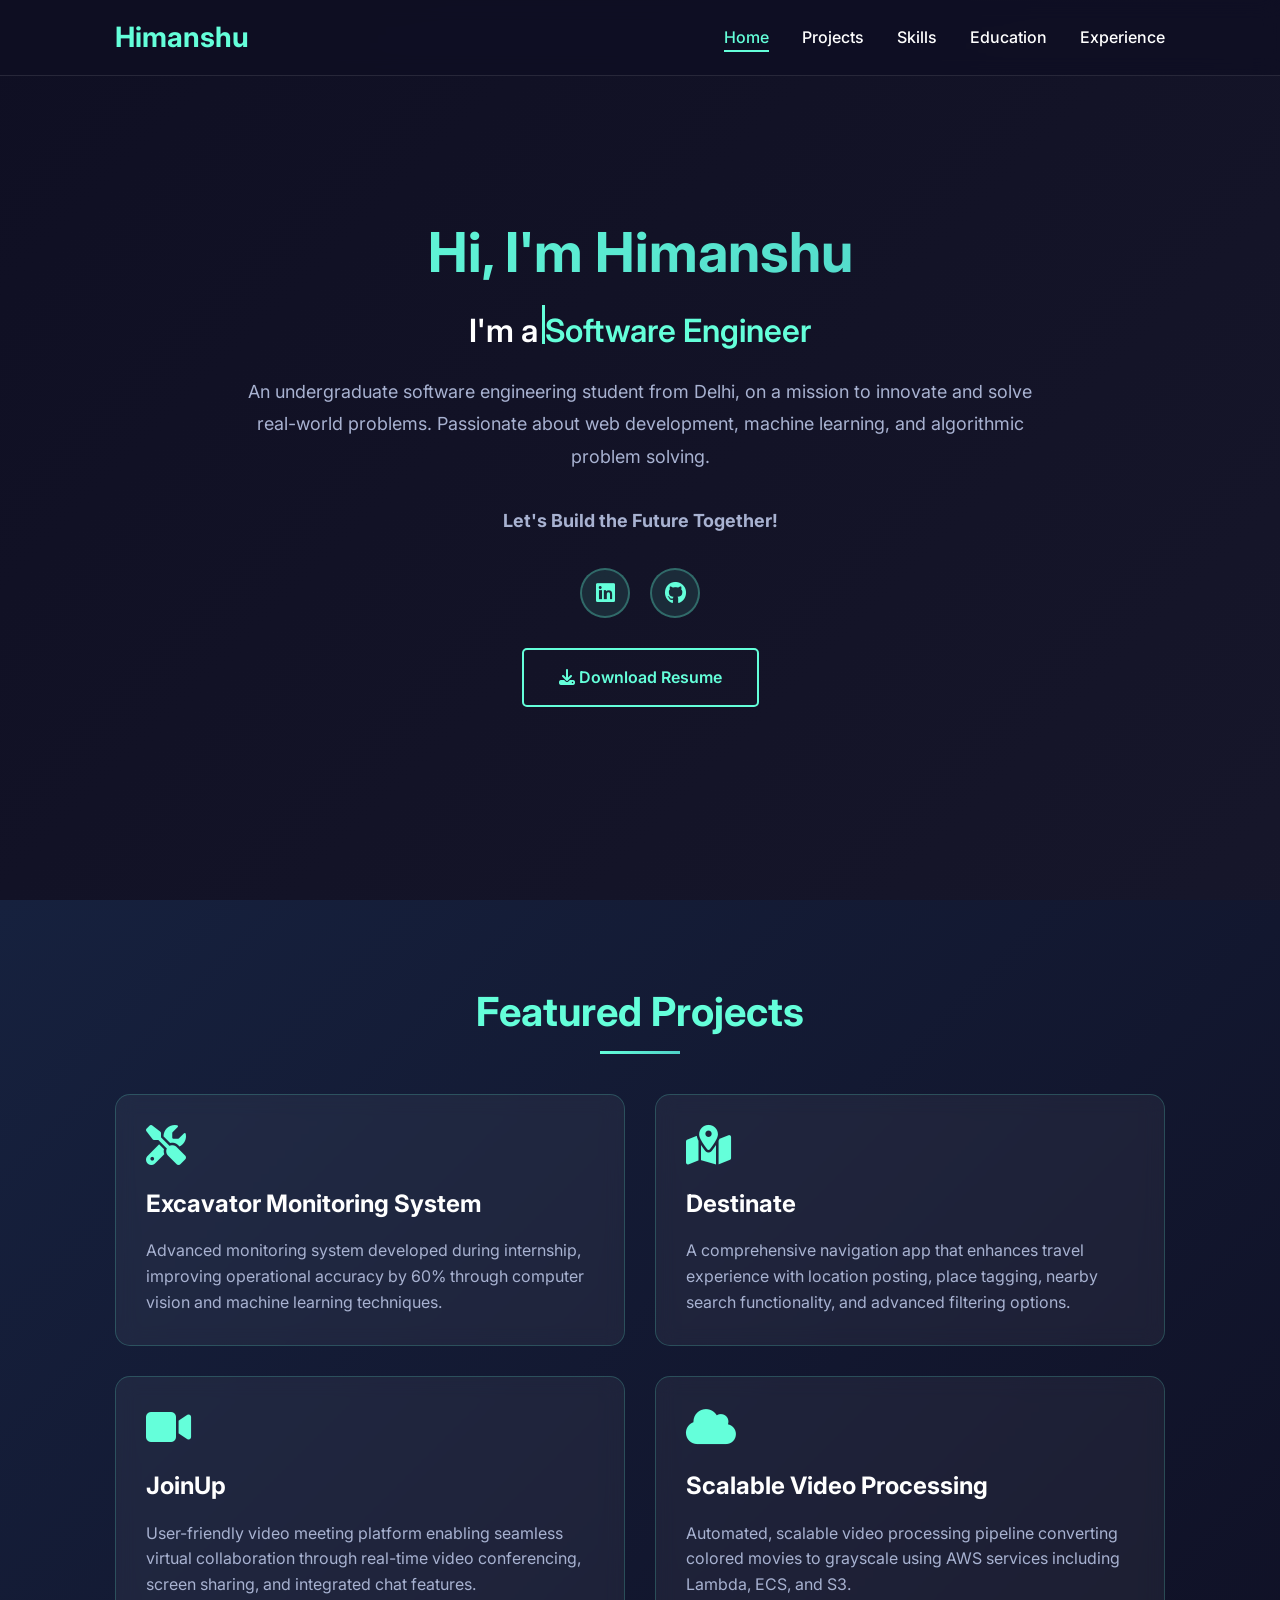
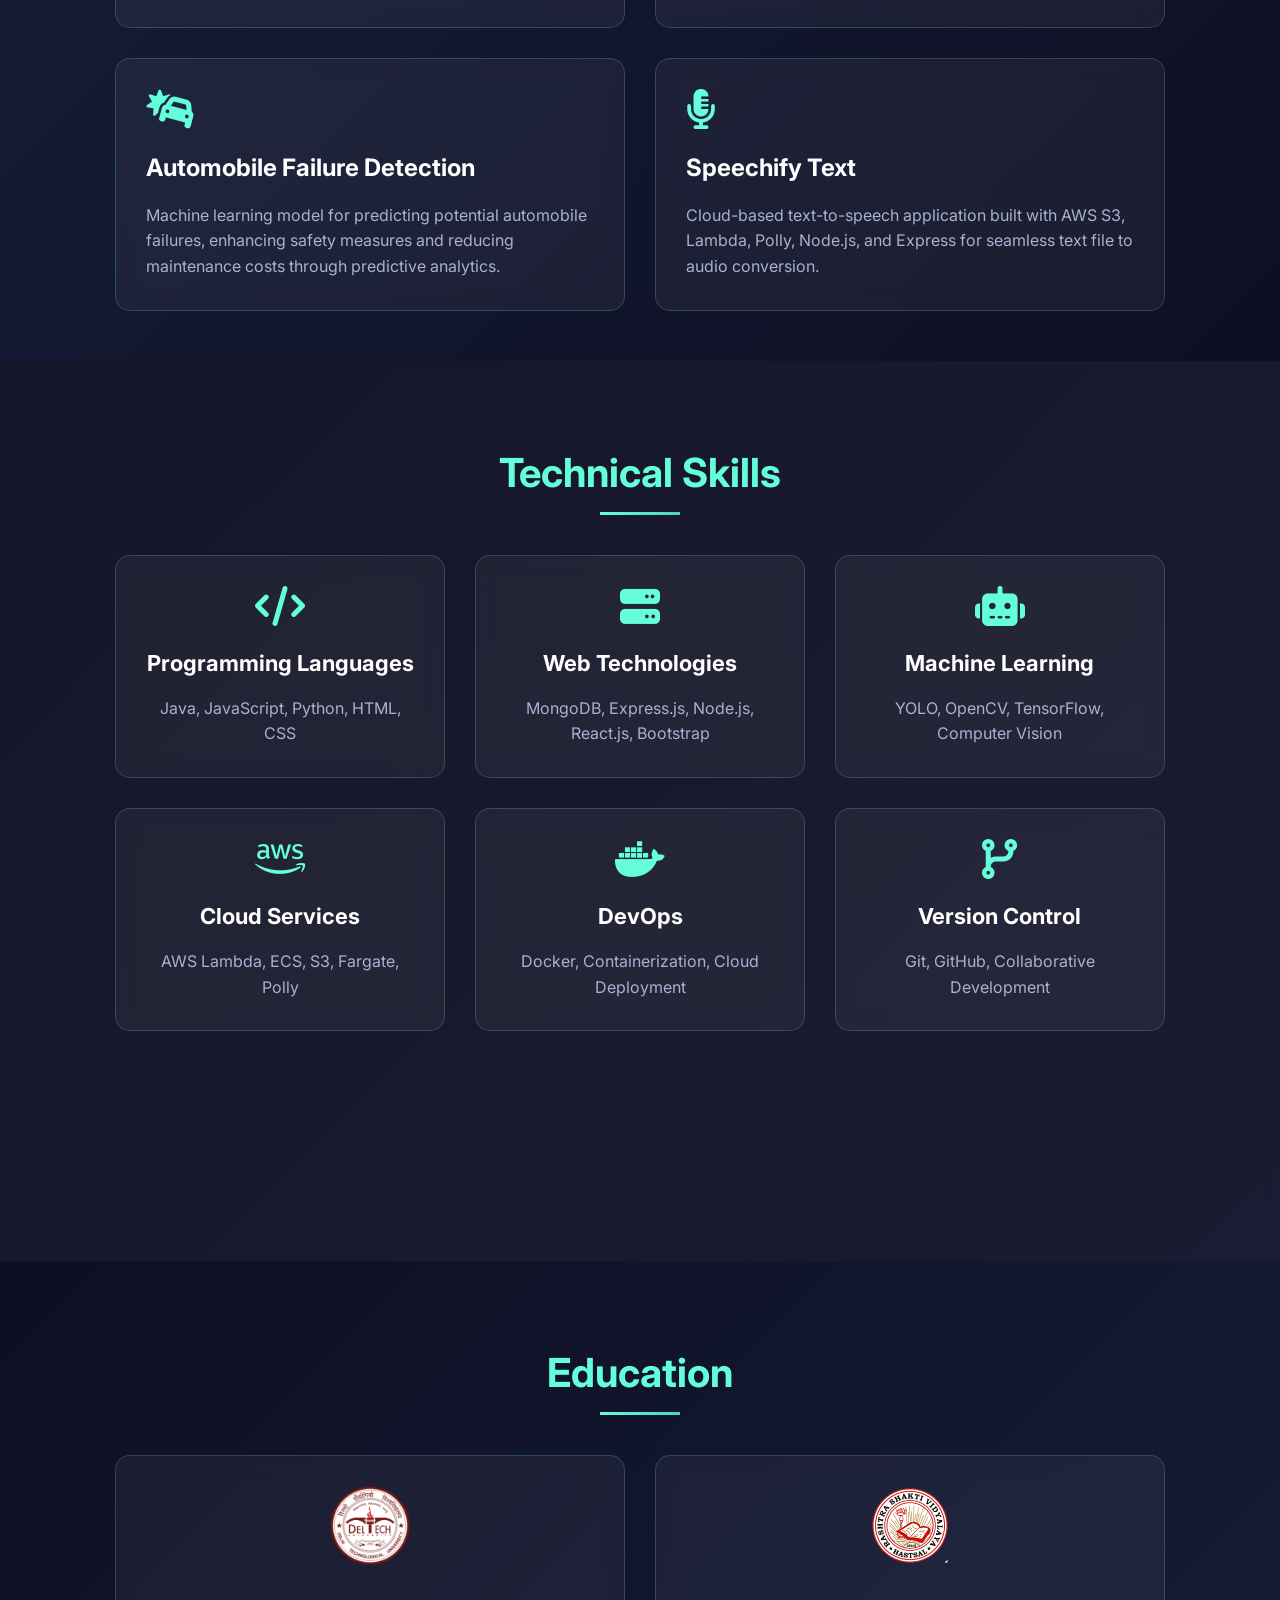
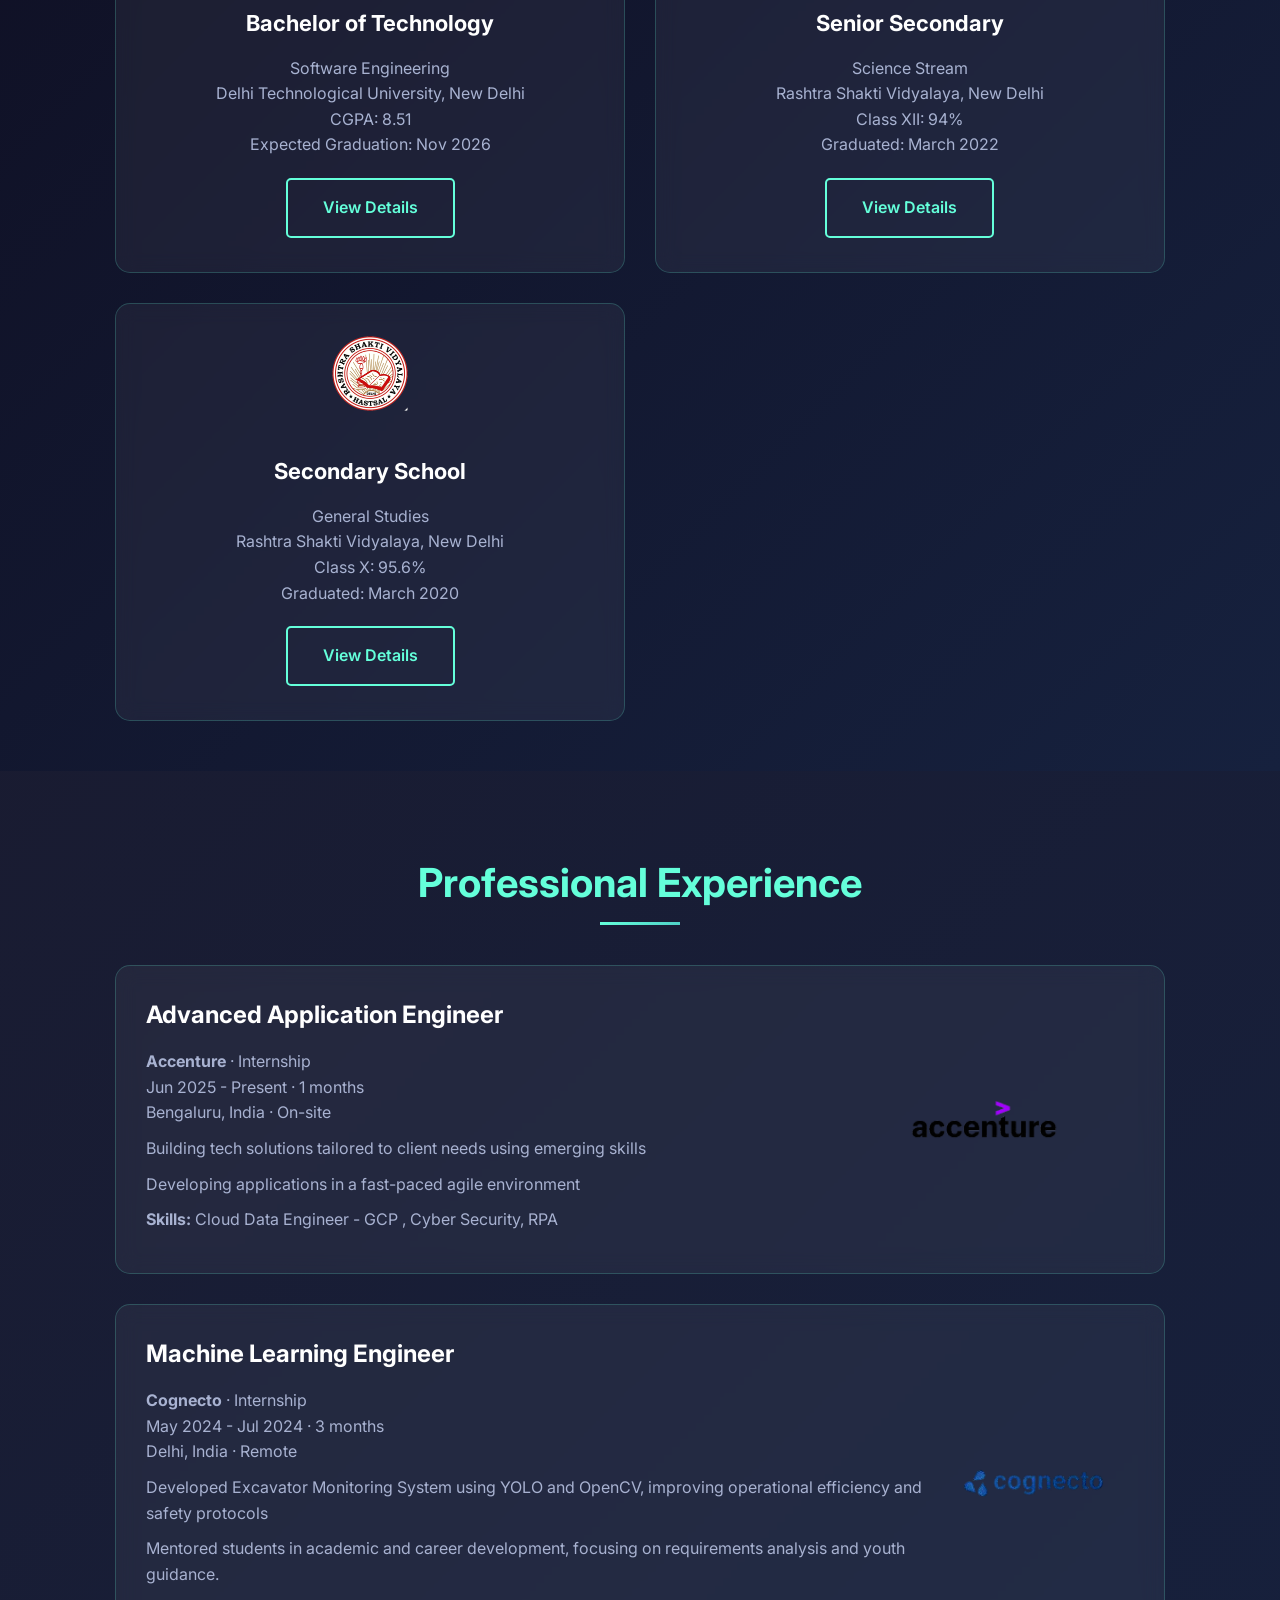
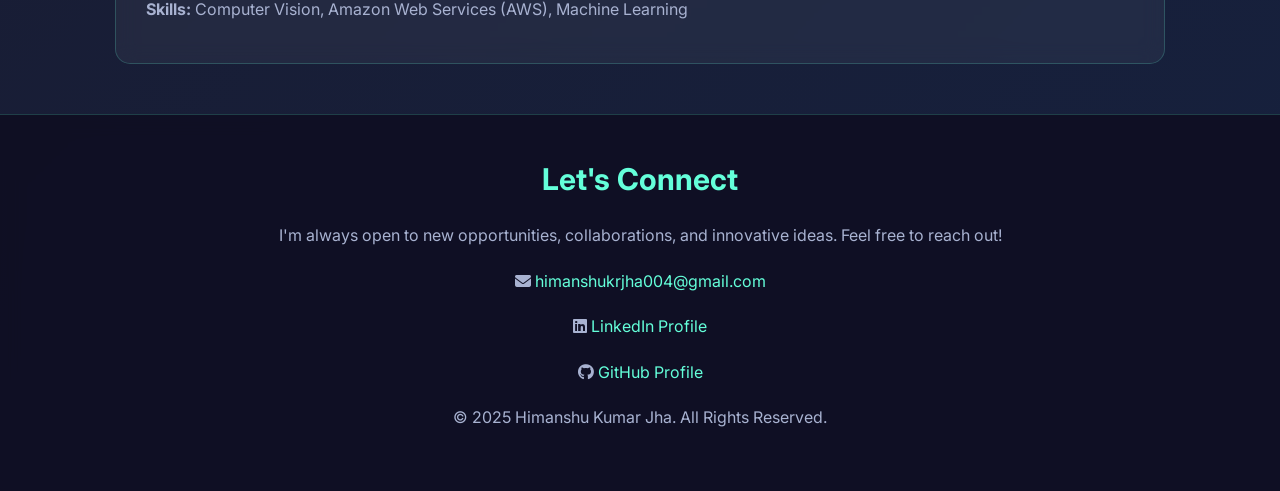
==== index.html @ 3f718bef ".." ====
<!DOCTYPE html>
<html lang="en">

<head>
    <meta charset="UTF-8">
    <meta name="viewport" content="width=device-width, initial-scale=1.0">
    <meta property="og:title" content="Himanshu's Software Engineering Portfolio">
    <meta name="description"
        content="Himanshu Kumar Jha's software engineering portfolio showcasing web development projects, machine learning models, and more.">
    <meta property="og:image"
        content="https://raw.githubusercontent.com/himanshu-kr-jha/portfolio-himanshu/refs/heads/main/thumbnail.png">
    <meta property="og:url" content="https://portfolio-himanshu-kumar-jha.onrender.com">
    <link rel="stylesheet" href="https://cdnjs.cloudflare.com/ajax/libs/font-awesome/6.5.2/css/all.min.css">
    <title>Himanshu Kumar Jha | Software Engineer Portfolio</title>
    <link rel="icon" href="logo-color.svg">
    <!-- <link rel="stylesheet" href="style.css"> -->
    <style>
        @import url('https://fonts.googleapis.com/css2?family=Inter:wght@300;400;500;600;700&display=swap');

        * {
            margin: 0;
            padding: 0;
            box-sizing: border-box;
            text-decoration: none;
            border: none;
            outline: none;
        }

        html {
            font-size: 62.5%;
            scroll-behavior: smooth;
        }

        body {
            font-family: 'Inter', sans-serif;
            background: linear-gradient(135deg, #0f0f23 0%, #1a1a2e 50%, #16213e 100%);
            color: white;
            line-height: 1.6;
        }

        /* Header Styles */
        header {
            position: fixed;
            top: 0;
            width: 100%;
            padding: 1.5rem 9%;
            background: rgba(15, 15, 35, 0.95);
            backdrop-filter: blur(10px);
            display: flex;
            justify-content: space-between;
            align-items: center;
            z-index: 1000;
            transition: all 0.3s ease;
            border-bottom: 1px solid rgba(255, 255, 255, 0.1);
        }

        header.scrolled {
            background: rgba(15, 15, 35, 0.98);
            box-shadow: 0 2px 20px rgba(0, 0, 0, 0.3);
        }

        .logo {
            font-size: 2.8rem;
            color: #64ffda;
            font-weight: 700;
            cursor: pointer;
            transition: 0.3s ease;
        }

        .logo:hover {
            transform: scale(1.05);
            color: #4fd1c7;
        }

        nav a {
            font-size: 1.6rem;
            color: white;
            margin-left: 3rem;
            font-weight: 500;
            transition: 0.3s ease;
            position: relative;
            padding: 0.5rem 0;
        }

        nav a::after {
            content: '';
            position: absolute;
            width: 0;
            height: 2px;
            bottom: 0;
            left: 0;
            background: #64ffda;
            transition: width 0.3s ease;
        }

        nav a:hover::after,
        nav a.active::after {
            width: 100%;
        }

        nav a:hover,
        nav a.active {
            color: #64ffda;
        }
        @media(max-width:995px){
    nav{
        position: absolute;
        display: none;
        top: 0;
        right: 0;
        width: 40%;
        border-left: 3px solid;
        border-bottom: 3px solid;
        border-bottom-left-radius: 2rem;
        padding: 1rem solid;
        border-top: 0.1rem solid rgba(0,0,0,0.1);
    }
}
        /* Section Styles */
        section {
            min-height: 100vh;
            padding: 8rem 9% 5rem;
        }

        /* Home Section */
        .home {
            display: flex;
            justify-content: center;
            align-items: center;
            gap: 6rem;
            text-align: center;
        }

        .home-content {
            max-width: 80rem;
        }

        .home-content h1 {
            font-size: 5.5rem;
            font-weight: 700;
            line-height: 1.2;
            margin-bottom: 2rem;
            background: linear-gradient(135deg, #64ffda 0%, #4fd1c7 100%);
            -webkit-background-clip: text;
            -webkit-text-fill-color: transparent;
            background-clip: text;
        }

        .home-content h1 span {
            color: #64ffda;
        }

        .typing-text {
            font-size: 3.2rem;
            font-weight: 600;
            margin-bottom: 2rem;
        }

        .typing-text span {
            position: relative;
            color: #64ffda;
        }

        .typing-text span::before {
            content: "Software Engineer";
            animation: words 15s infinite;
        }

        .typing-text span::after {
            content: "";
            /* background: linear-gradient(135deg, #0f0f23 0%, #1a1a2e 100%); */
            position: absolute;
            width: calc(100% + 8px);
            height: 100%;
            border-left: 3px solid #64ffda;
            right: -8px;
            animation: cursor 0.8s infinite;
        }
        .home-content p {
            font-size: 1.8rem;
            margin-bottom: 3rem;
            color: #a8b2d1;
            line-height: 1.8;
        }

        .social-icons {
            display: flex;
            justify-content: center;
            gap: 2rem;
            margin-bottom: 3rem;
        }

        .social-icons a {
            display: inline-flex;
            justify-content: center;
            align-items: center;
            width: 5rem;
            height: 5rem;
            background: rgba(100, 255, 218, 0.1);
            border: 2px solid rgba(100, 255, 218, 0.3);
            font-size: 2.2rem;
            border-radius: 50%;
            transition: 0.3s ease;
            color: #64ffda;
        }

        .social-icons a:hover {
            background: rgba(100, 255, 218, 0.2);
            border-color: #64ffda;
            transform: translateY(-3px);
            box-shadow: 0 10px 20px rgba(100, 255, 218, 0.3);
        }

        .btn {
            display: inline-block;
            padding: 1.5rem 3.5rem;
            background: transparent;
            border: 2px solid #64ffda;
            border-radius: 0.5rem;
            font-size: 1.6rem;
            color: #64ffda;
            font-weight: 600;
            transition: 0.3s ease;
            cursor: pointer;
            position: relative;
            overflow: hidden;
        }

        .btn::before {
            content: '';
            position: absolute;
            top: 0;
            left: -100%;
            width: 100%;
            height: 100%;
            background: rgba(100, 255, 218, 0.1);
            transition: 0.3s ease;
            z-index: -1;
        }

        .btn:hover::before {
            left: 0;
        }

        .btn:hover {
            color: white;
            box-shadow: 0 0 20px rgba(100, 255, 218, 0.5);
        }

        /* Section Headers */
        .section-title {
            font-size: 4rem;
            font-weight: 700;
            text-align: center;
            margin-bottom: 5rem;
            color: #64ffda;
            position: relative;
        }

        .section-title::after {
            content: '';
            position: absolute;
            bottom: -1rem;
            left: 50%;
            transform: translateX(-50%);
            width: 8rem;
            height: 3px;
            background: linear-gradient(135deg, #64ffda 0%, #4fd1c7 100%);
        }

        /* Projects Section */
        .projects {
            background: linear-gradient(135deg, #16213e 0%, #0f0f23 100%);
        }

        .project-content {
            display: grid;
            grid-template-columns: repeat(auto-fit, minmax(35rem, 1fr));
            gap: 3rem;
        }

        .project-box {
            background: rgba(255, 255, 255, 0.05);
            backdrop-filter: blur(10px);
            padding: 3rem;
            border-radius: 1.5rem;
            border: 1px solid rgba(100, 255, 218, 0.2);
            transition: 0.3s ease;
            position: relative;
            overflow: hidden;
        }

        .project-box::before {
            content: '';
            position: absolute;
            top: 0;
            left: 0;
            width: 100%;
            height: 2px;
            background: linear-gradient(90deg, transparent, #64ffda, transparent);
            transform: translateX(-100%);
            transition: 0.6s ease;
        }

        .project-box:hover::before {
            transform: translateX(100%);
        }

        .project-box:hover {
            transform: translateY(-10px);
            border-color: #64ffda;
            box-shadow: 0 20px 40px rgba(100, 255, 218, 0.1);
        }

        .project-box i {
            font-size: 4rem;
            color: #64ffda;
            margin-bottom: 2rem;
        }

        .project-box h3 {
            font-size: 2.4rem;
            margin-bottom: 1.5rem;
            color: white;
        }

        .project-box p {
            font-size: 1.6rem;
            color: #a8b2d1;
            line-height: 1.6;
        }

        /* Skills Section */
        .skills-content {
            display: grid;
            grid-template-columns: repeat(auto-fit, minmax(30rem, 1fr));
            gap: 3rem;
        }

        .skill-card {
            background: rgba(255, 255, 255, 0.05);
            backdrop-filter: blur(10px);
            padding: 3rem;
            border-radius: 1.5rem;
            border: 1px solid rgba(100, 255, 218, 0.2);
            text-align: center;
            transition: 0.3s ease;
        }

        .skill-card:hover {
            transform: translateY(-8px);
            border-color: #64ffda;
            box-shadow: 0 15px 30px rgba(100, 255, 218, 0.1);
        }

        .skill-card i {
            font-size: 4rem;
            color: #64ffda;
            margin-bottom: 2rem;
        }

        .skill-card h3 {
            font-size: 2.2rem;
            margin-bottom: 1.5rem;
            color: white;
        }

        .skill-card p {
            font-size: 1.6rem;
            color: #a8b2d1;
        }

        /* Education Section */
        .education {
            background: linear-gradient(135deg, #0f0f23 0%, #16213e 100%);
        }

        .education-content {
            display: grid;
            grid-template-columns: repeat(auto-fit, minmax(35rem, 1fr));
            gap: 3rem;
        }

        .education-card {
            background: rgba(255, 255, 255, 0.05);
            backdrop-filter: blur(10px);
            padding: 3rem;
            border-radius: 1.5rem;
            border: 1px solid rgba(100, 255, 218, 0.2);
            text-align: center;
            transition: 0.3s ease;
        }

        .education-card:hover {
            transform: translateY(-10px);
            border-color: #64ffda;
            box-shadow: 0 20px 40px rgba(100, 255, 218, 0.1);
        }

        .education-card img {
            width: 8rem;
            height: 8rem;
            object-fit: contain;
            margin-bottom: 2rem;
            border-radius: 1rem;
        }

        .education-card h3 {
            font-size: 2.2rem;
            margin-bottom: 1.5rem;
            color: white;
        }

        .education-card p {
            font-size: 1.6rem;
            color: #a8b2d1;
            margin-bottom: 2rem;
        }

        /* Experience Section */
        .experience-content {
            display: flex;
            flex-direction: column;
            gap: 3rem;
        }

        .experience-box {
            background: rgba(255, 255, 255, 0.05);
            backdrop-filter: blur(10px);
            padding: 3rem;
            border-radius: 1.5rem;
            border: 1px solid rgba(100, 255, 218, 0.2);
            display: flex;
            justify-content: space-between;
            align-items: center;
            transition: 0.3s ease;
        }

        .experience-box:hover {
            transform: translateY(-8px);
            border-color: #64ffda;
            box-shadow: 0 15px 30px rgba(100, 255, 218, 0.1);
        }

        .experience-box h3 {
            font-size: 2.4rem;
            margin-bottom: 1.5rem;
            color: white;
        }

        .experience-box p {
            font-size: 1.6rem;
            color: #a8b2d1;
            line-height: 1.6;
            margin-bottom: 1rem;
        }

        .company-logo {
            width: 15rem;
            height: 8rem;
            object-fit: contain;
            border-radius: 1rem;
        }

        /* Footer */
        .footer {
            background: rgba(15, 15, 35, 0.95);
            backdrop-filter: blur(10px);
            padding: 4rem 9%;
            text-align: center;
            border-top: 1px solid rgba(100, 255, 218, 0.2);
        }

        .footer h2 {
            font-size: 3rem;
            margin-bottom: 2rem;
            color: #64ffda;
        }

        .footer p {
            font-size: 1.6rem;
            color: #a8b2d1;
            margin-bottom: 2rem;
        }

        .footer a {
            color: #64ffda;
            transition: 0.3s ease;
        }

        .footer a:hover {
            color: #4fd1c7;
        }

        .footer-note {
            font-size: 1.4rem;
            color: #8892b0;
            margin-top: 2rem;
        }

        /* Badge Container */
        .badge-container {
            display: none;
            margin-top: 2rem;
        }

        /* Animations */
        @keyframes words {

            0%,
            20% {
                content: "Software Engineer";
            }

            21%,
            40% {
                content: "Full Stack Developer";
            }

            41%,
            60% {
                content: "ML Engineer";
            }

            61%,
            80% {
                content: "Problem Solver";
            }

            81%,
            100% {
                content: "Tech Enthusiast";
            }
        }

        @keyframes cursor {
            50% {
                border-left-color: transparent;
            }
        }

        /* Media Queries */
        @media (max-width: 1200px) {
            html {
                font-size: 55%;
            }

            .project-content,
            .skills-content,
            .education-content {
                grid-template-columns: repeat(auto-fit, minmax(30rem, 1fr));
            }
        }

        @media (max-width: 768px) {
            html {
                font-size: 50%;
            }

            header {
                padding: 1rem 5%;
            }

            section {
                padding: 6rem 5% 4rem;
            }

            .home {
                flex-direction: column;
                text-align: center;
            }

            .home-content h1 {
                font-size: 4.5rem;
            }

            .typing-text {
                font-size: 2.8rem;
            }

            nav a {
                margin-left: 2rem;
            }

            .experience-box {
                flex-direction: column;
                text-align: center;
                gap: 2rem;
            }

            .company-logo {
                width: 12rem;
                height: 6rem;
            }
        }

        @media (max-width: 480px) {
            .logo {
                font-size: 2.2rem;
            }

            nav a {
                font-size: 1.4rem;
                margin-left: 1.5rem;
            }

            .home-content h1 {
                font-size: 3.5rem;
            }

            .typing-text {
                font-size: 2.2rem;
            }

            .project-content,
            .skills-content,
            .education-content {
                grid-template-columns: 1fr;
            }
        }
    </style>
</head>

<body>
    <header>
        <a href="https://blinq.me/d5fFj9OfXSE9?bs=db" class="logo">Himanshu</a>
        <nav>
            <a href="#" class="active">Home</a>
            <a href="#projects">Projects</a>
            <a href="#skills">Skills</a>
            <a href="#education">Education</a>
            <a href="#experience">Experience</a>
        </nav>
    </header>

    <!-- Home Section -->
    <section class="home" id="home">
        <div class="home-content">
            <h1>Hi, I'm <span>Himanshu</span></h1>
            <h3 class="typing-text">I'm a <span></span></h3>
            <p>An undergraduate software engineering student from Delhi, on a mission to innovate and solve real-world
                problems. Passionate about web development, machine learning, and algorithmic problem
                solving.<br><br><strong>Let's Build the Future Together!</strong></p>

            <div class="social-icons">
                <a href="https://linkedin.com/in/himanshu-kumar-jha-software-engineer" target="_blank">
                    <i class="fab fa-linkedin"></i>
                </a>
                <a href="https://github.com/himanshu-kr-jha" target="_blank">   
                    <i class="fab fa-github"></i>
                </a>
            </div>

            <a href="https://drive.google.com/file/d/18DzcaRl_boqqJVZBP1j8kMtow-h729LU/view?usp=drive_link"
                target="_blank" class="btn">
                <i class="fas fa-download"></i> Download Resume
            </a>
        </div>
    </section>

    <!-- Projects Section -->
    <section class="projects" id="projects">
        <h2 class="section-title">Featured Projects</h2>
        <div class="project-content">
            <a href="https://github.com/himanshu-kr-jha/Automated-Excavator-Monitoring-Service" target="_blank"
                class="project-box">
                <i class="fas fa-tools"></i>
                <h3>Excavator Monitoring System</h3>
                <p>Advanced monitoring system developed during internship, improving operational accuracy by 60% through
                    computer vision and machine learning techniques.</p>
            </a>

            <a href="https://destinate.onrender.com" target="_blank" class="project-box">
                <i class="fas fa-map-marked-alt"></i>
                <h3>Destinate</h3>
                <p>A comprehensive navigation app that enhances travel experience with location posting, place tagging,
                    nearby search functionality, and advanced filtering options.</p>
            </a>

            <a href="https://joinup.onrender.com" target="_blank" class="project-box">
                <i class="fas fa-video"></i>
                <h3>JoinUp</h3>
                <p>User-friendly video meeting platform enabling seamless virtual collaboration through real-time video
                    conferencing, screen sharing, and integrated chat features.</p>
            </a>

            <a href="https://github.com/himanshu-kr-jha/video-deployment-aws/blob/main/Readme.md" target="_blank"
                class="project-box">
                <i class="fas fa-cloud"></i>
                <h3>Scalable Video Processing</h3>
                <p>Automated, scalable video processing pipeline converting colored movies to grayscale using AWS
                    services including Lambda, ECS, and S3.</p>
            </a>

            <a href="https://github.com/himanshu-kr-jha/automobile-predictive-failure/blob/main/README.md"
                target="_blank" class="project-box">
                <i class="fas fa-car-crash"></i>
                <h3>Automobile Failure Detection</h3>
                <p>Machine learning model for predicting potential automobile failures, enhancing safety measures and
                    reducing maintenance costs through predictive analytics.</p>
            </a>

            <a href="https://speechify-text.onrender.com" target="_blank" class="project-box">
                <i class="fas fa-microphone-alt"></i>
                <h3>Speechify Text</h3>
                <p>Cloud-based text-to-speech application built with AWS S3, Lambda, Polly, Node.js, and Express for
                    seamless text file to audio conversion.</p>
            </a>
        </div>
    </section>

    <!-- Skills Section -->
    <section class="skills" id="skills">
        <h2 class="section-title">Technical Skills</h2>
        <div class="skills-content">
            <div class="skill-card">
                <i class="fas fa-code"></i>
                <h3>Programming Languages</h3>
                <p>Java, JavaScript, Python, HTML, CSS</p>
            </div>

            <div class="skill-card">
                <i class="fas fa-server"></i>
                <h3>Web Technologies</h3>
                <p>MongoDB, Express.js, Node.js, React.js, Bootstrap</p>
            </div>

            <div class="skill-card">
                <i class="fas fa-robot"></i>
                <h3>Machine Learning</h3>
                <p>YOLO, OpenCV, TensorFlow, Computer Vision</p>
            </div>

            <div class="skill-card">
                <i class="fab fa-aws"></i>
                <h3>Cloud Services</h3>
                <p>AWS Lambda, ECS, S3, Fargate, Polly</p>
            </div>

            <div class="skill-card">
                <i class="fab fa-docker"></i>
                <h3>DevOps</h3>
                <p>Docker, Containerization, Cloud Deployment</p>
            </div>

            <div class="skill-card">
                <i class="fas fa-code-branch"></i>
                <h3>Version Control</h3>
                <p>Git, GitHub, Collaborative Development</p>
            </div>
        </div>
    </section>

    <!-- Education Section -->
    <section class="education" id="education">
        <h2 class="section-title">Education</h2>
        <div class="education-content">
            <div class="education-card">
                <div
                    style="border-radius: 1rem; margin: 0 auto 2rem; display: flex; align-items: center; justify-content: center; font-size: 2rem; font-weight: bold;">
                    <img src="dtu.png" alt=""></div>
                <h3>Bachelor of Technology</h3>
                <p>Software Engineering<br>Delhi Technological University, New Delhi<br>CGPA: 8.51<br>Expected
                    Graduation: Nov 2026</p>
                <a href="GPA.html" class="btn">View Details</a>
            </div>

            <div class="education-card">
                <div
                    style="border-radius: 1rem; margin: 0 auto 2rem; display: flex; align-items: center; justify-content: center; font-size: 2rem; font-weight: bold;">
                    <img src="rsv.png" alt="">
                </div>
                <h3>Senior Secondary</h3>
                <p>Science Stream<br>Rashtra Shakti Vidyalaya, New Delhi<br>Class XII: 94%<br>Graduated: March 2022</p>
                <a href="GPA.html" class="btn">View Details</a>
            </div>

            <div class="education-card">
                <div
                    style="border-radius: 1rem; margin: 0 auto 2rem; display: flex; align-items: center; justify-content: center; font-size: 2rem; font-weight: bold;">
                    <img src="rsv.png" alt="">
                </div>
                <h3>Secondary School</h3>
                <p>General Studies<br>Rashtra Shakti Vidyalaya, New Delhi<br>Class X: 95.6%<br>Graduated: March 2020</p>
                <a href="GPA.html" class="btn">View Details</a>
            </div>
        </div>
    </section>

    <!-- Experience Section -->
    <section class="experience" id="experience">
        <h2 class="section-title">Professional Experience</h2>
        <div class="experience-content">
            <div class="experience-box">
                <div>
                    <h3>Advanced Application Engineer</h3>
                    <p><strong>Accenture</strong> · Internship<br>Jun 2025 - Present · 1 months<br>Bengaluru, India · On-site</p>
                    <p>Building tech solutions tailored to client needs using emerging skills</p>
                    <p>Developing applications in a fast-paced agile environment</p>
                    <p><strong>Skills:</strong> Cloud Data Engineer - GCP , Cyber Security, RPA</p>
                </div>
                <div
                    style="border-radius: 2rem; display: flex; align-items: center; justify-content: center; font-weight: bold; color: #0f0f23;">
                    <img src="accenture.png" alt="Accenture Logo" style="width: 300px; height: 180px;">      </div>
            </div>
            <div class="experience-box">
                               
                <div>
                    <h3>Machine Learning Engineer</h3>
                    <p><strong>Cognecto</strong> · Internship<br>May 2024 - Jul 2024 · 3 months<br>Delhi, India · Remote
                    </p>
                    <p>Developed Excavator Monitoring System using YOLO and OpenCV, improving operational efficiency and
                        safety protocols<p>Mentored students in academic and career development, focusing on requirements analysis and youth
                            guidance.</p>
                        </p>
                    <p><strong>Skills:</strong> Computer Vision, Amazon Web Services (AWS), Machine Learning</p>
                </div>
                <div
                    style="border-radius: 2rem; display: flex; align-items: center; justify-content: center; font-weight: bold; color: #0f0f23;">
                    <img src="cognecto.png" alt="" style="width: 200px; height: 200px; border-radius: 50%;">
                </div>

        </div>
    </section>

    <!-- Footer -->
    <footer class="footer" id="contact">
        <div class="footer-content">
            <h2>Let's Connect</h2>
            <p>I'm always open to new opportunities, collaborations, and innovative ideas. Feel free to reach out!</p>
            <div class="contact-info">
                <p><i class="fas fa-envelope"></i> <a
                        href="mailto:himanshukrjha004@gmail.com">himanshukrjha004@gmail.com</a></p>
                <p><i class="fab fa-linkedin"></i> <a
                        href="https://www.linkedin.com/in/himanshu-kumar-jha-software-engineer" target="_blank">LinkedIn
                        Profile</a></p>
                <p><i class="fab fa-github"></i> <a href="https://github.com/himanshu-kr-jha" target="_blank">GitHub
                        Profile</a></p>
            </div>
            <p class="footer-note">© 2025 Himanshu Kumar Jha. All Rights Reserved.</p>
        </div>
    </footer>

    <script src="https://platform.linkedin.com/badges/js/profile.js" async defer></script>
    <script>
        function toggleBadge() {
            const badgeContainer = document.getElementById("badgeContainer");
            badgeContainer.style.display = badgeContainer.style.display === "none" || badgeContainer.style.display === "" ? "block" : "none";
        }

        window.addEventListener("scroll", function () {
            const header = document.querySelector("header");
            header.classList.toggle("scrolled", window.scrollY > 50);
        });

        // Smooth scrolling for navigation links
        document.querySelectorAll('nav a').forEach(anchor => {
            anchor.addEventListener('click', function (e) {
                if (this.getAttribute('href').startsWith('#')) {
                    e.preventDefault();
                    const target = document.querySelector(this.getAttribute('href'));
                    if (target) {
                        target.scrollIntoView({
                            behavior: 'smooth',
                            block: 'start'
                        });
                    }
                }
            });
        });
    </script>
</body>

</html>
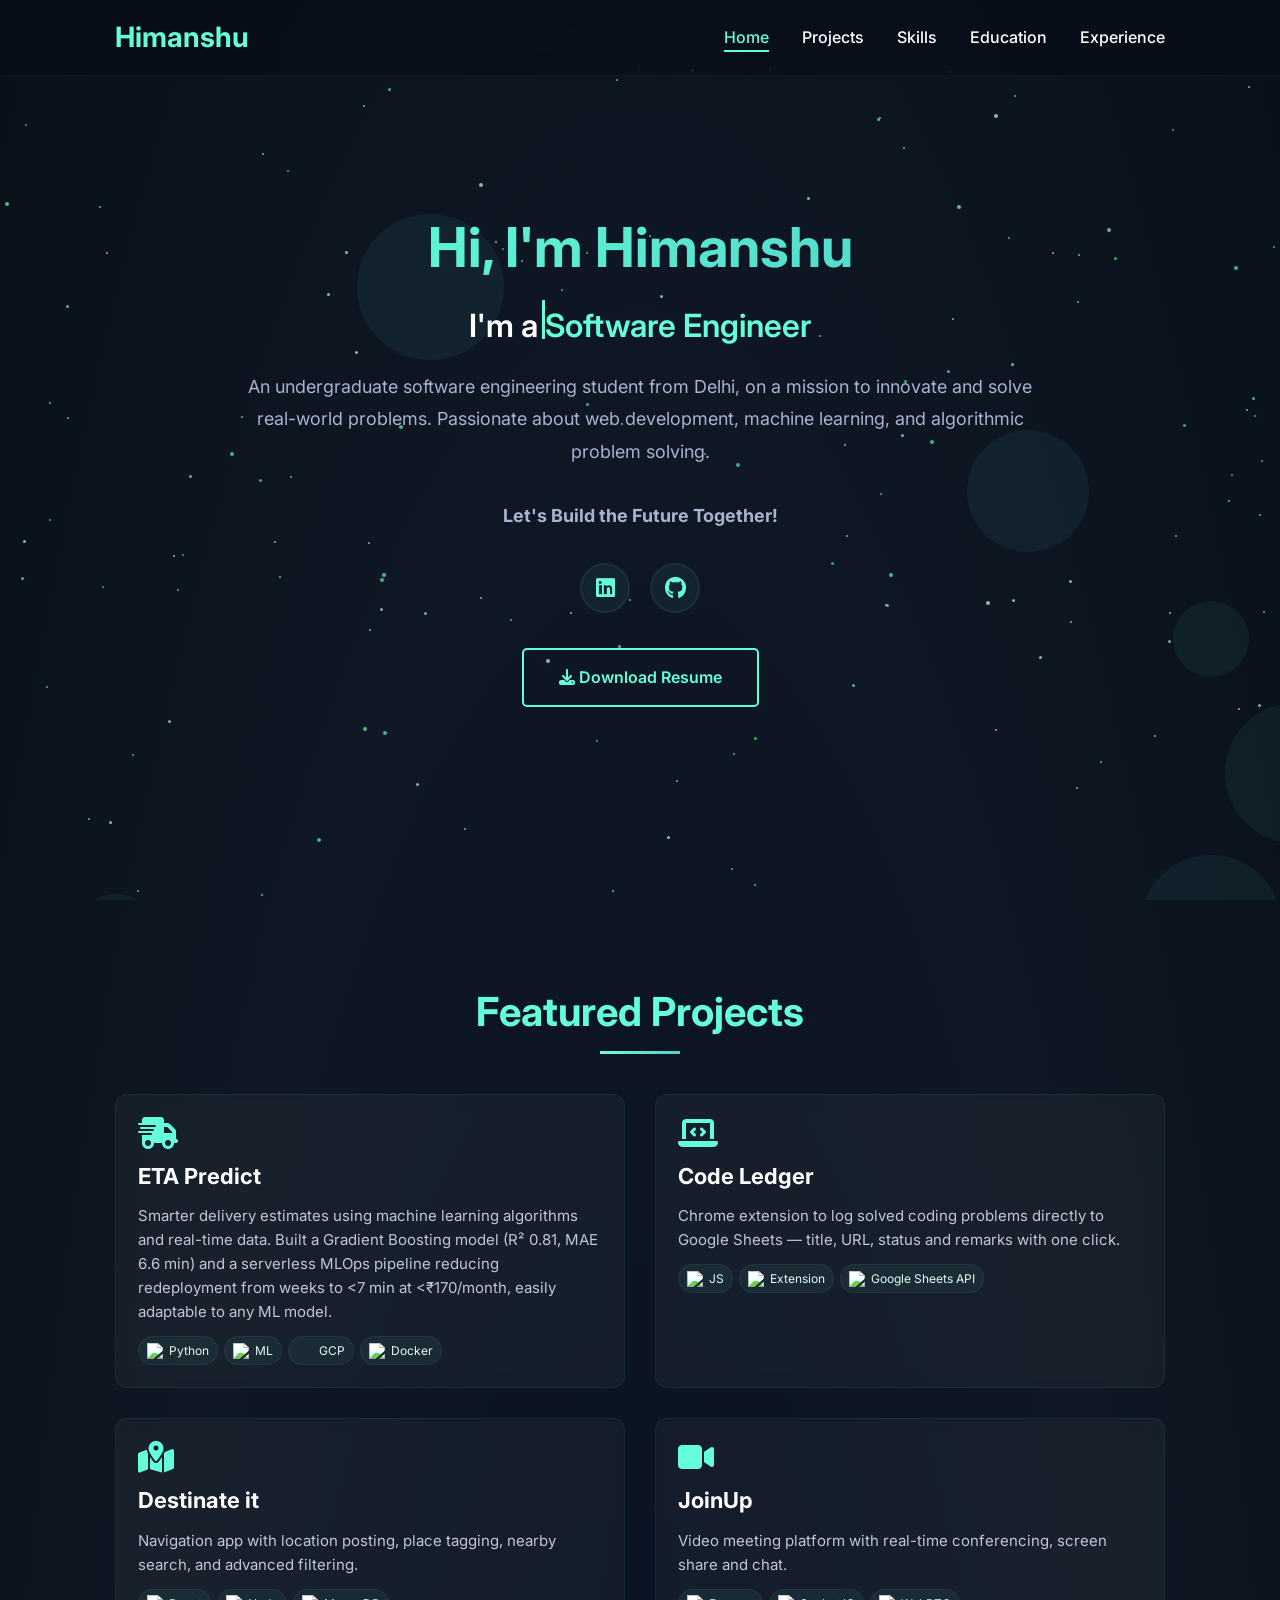
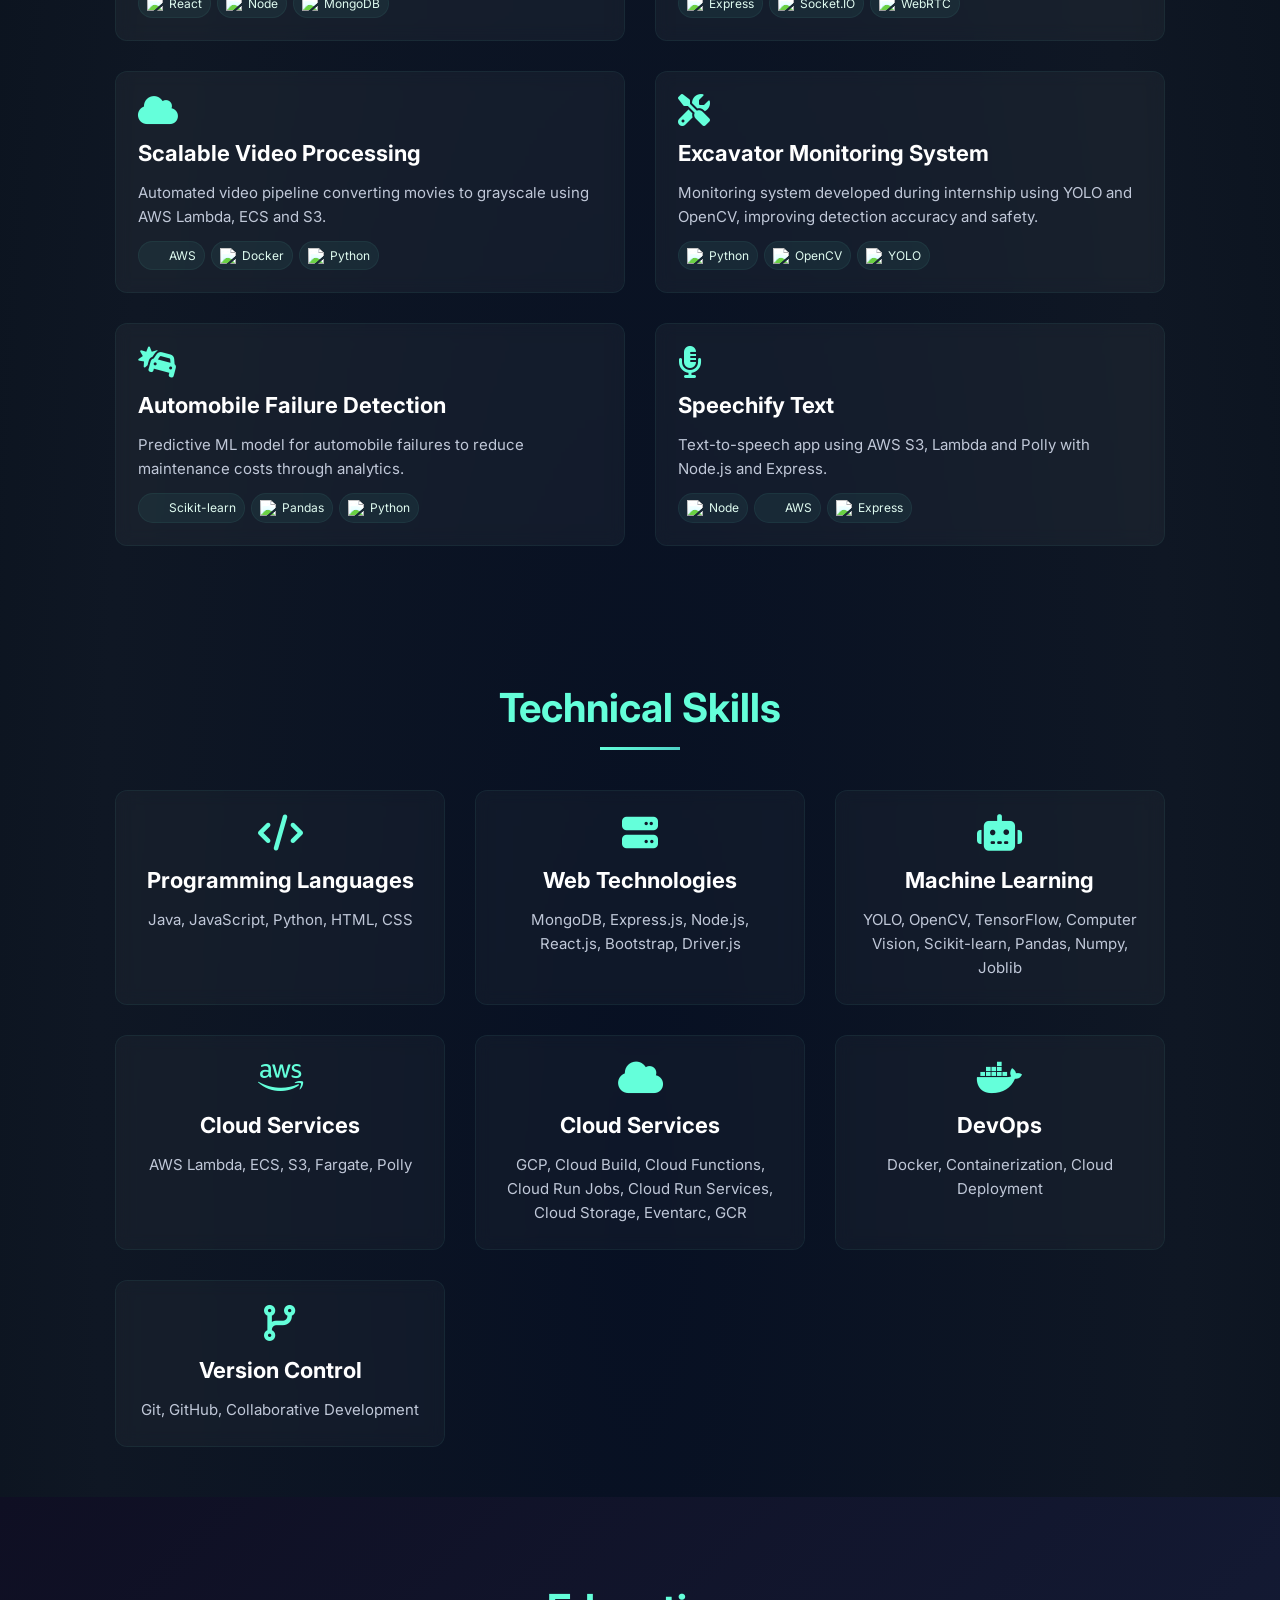
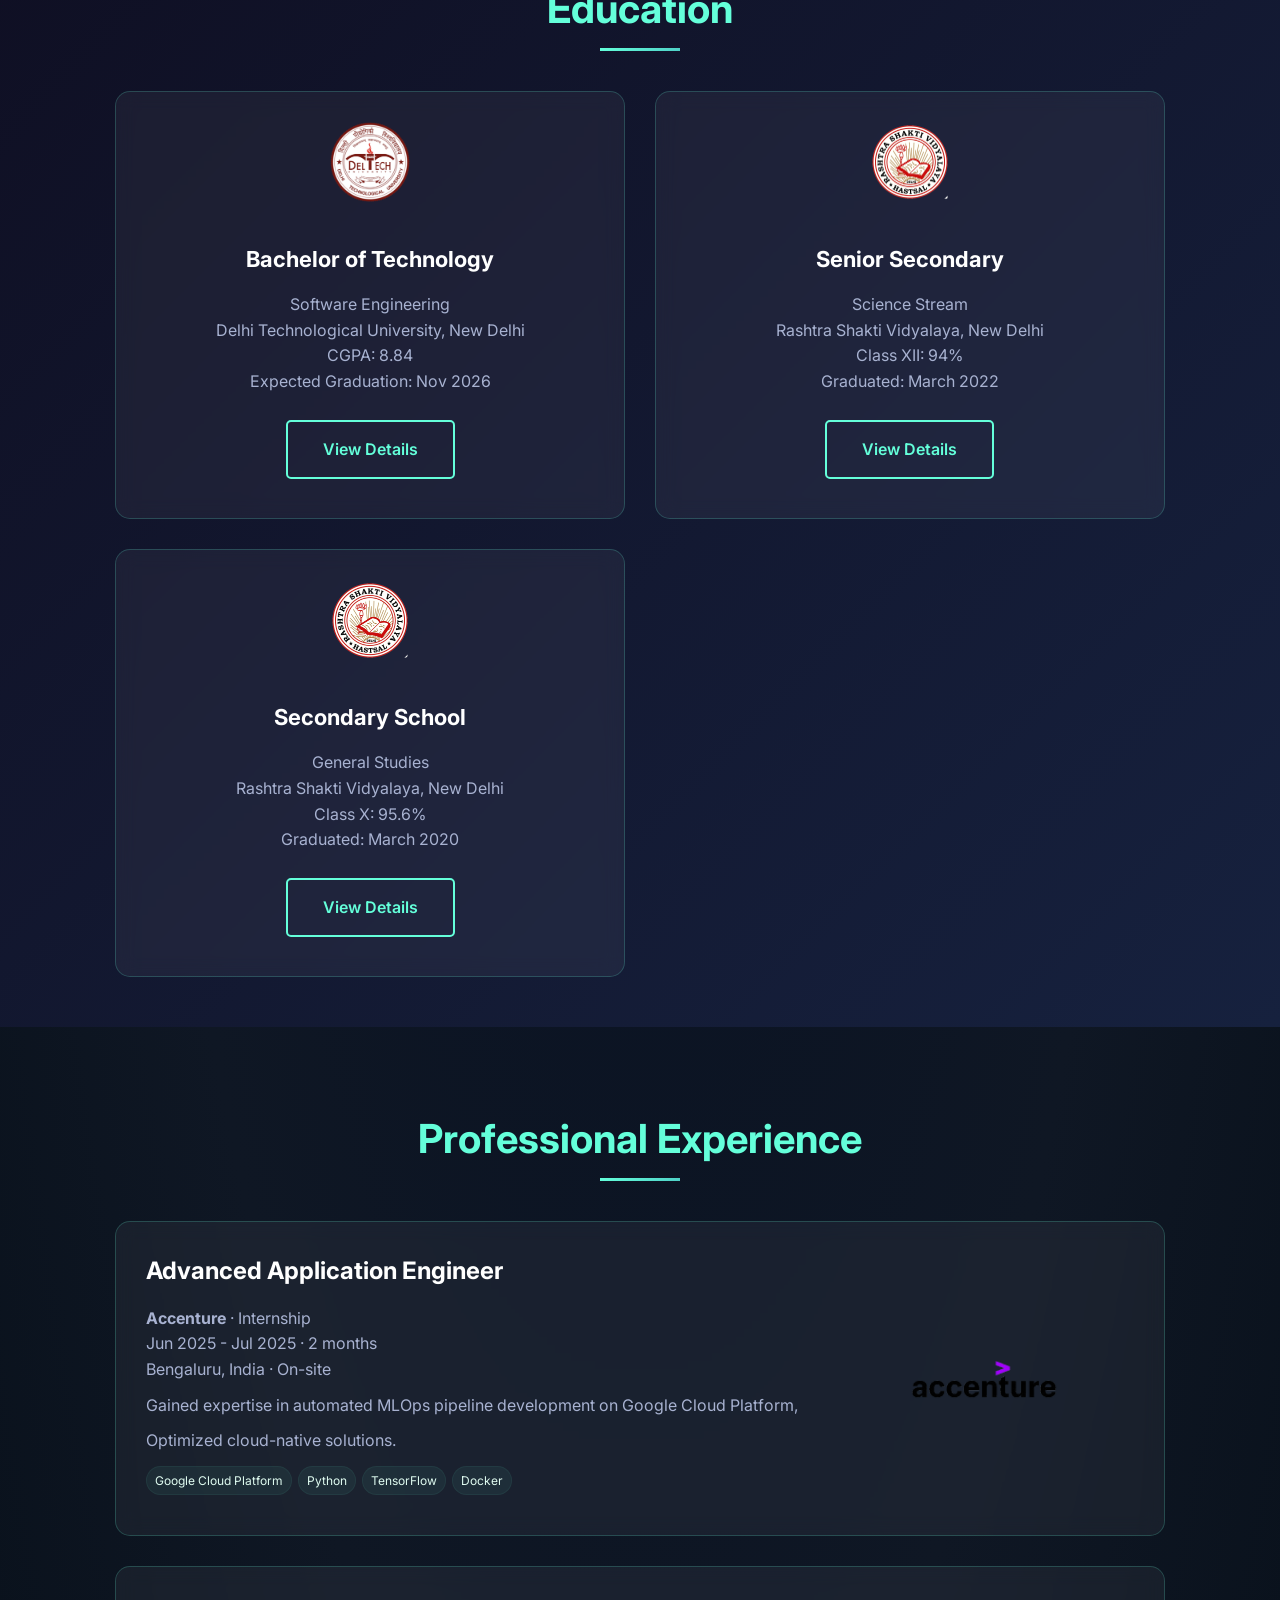
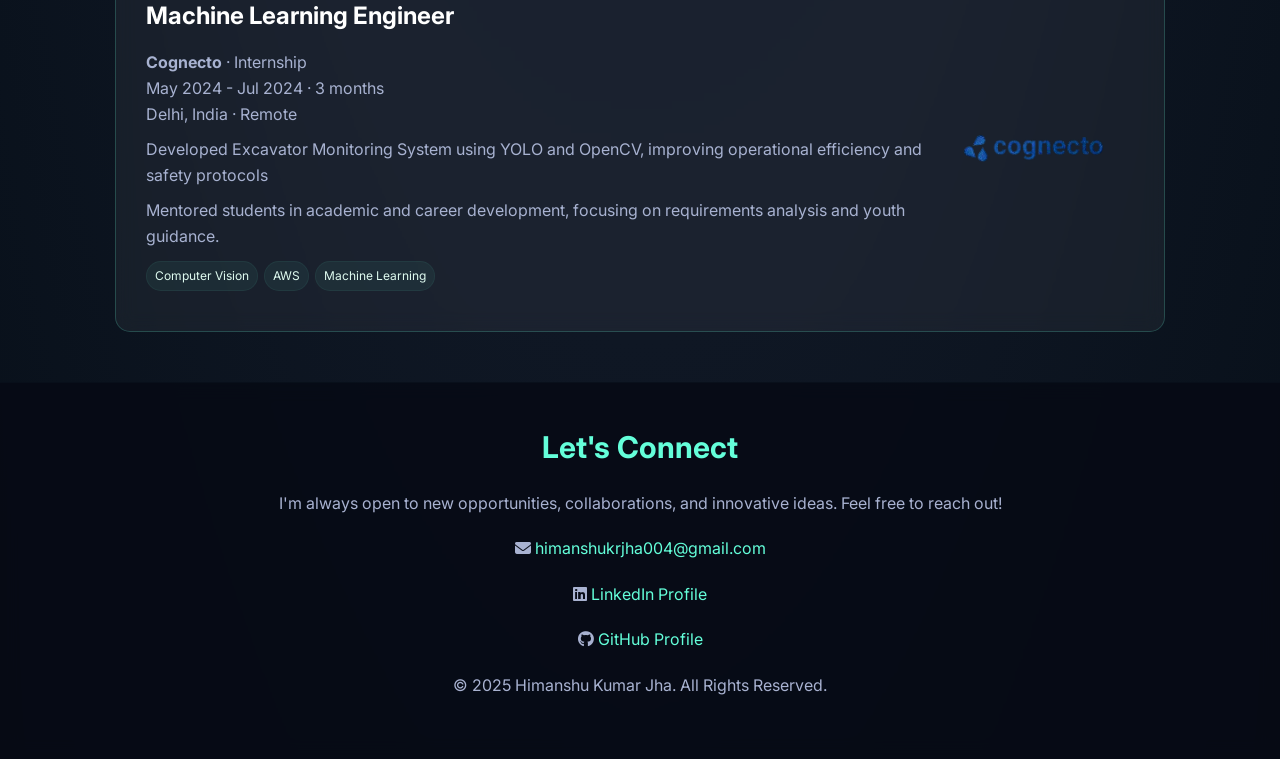
==== commit 7ceebce3: "added new background and icons" ====
--- a/index.html
+++ b/index.html
@@ -13,7 +13,8 @@
     <link rel="stylesheet" href="https://cdnjs.cloudflare.com/ajax/libs/font-awesome/6.5.2/css/all.min.css">
     <title>Himanshu Kumar Jha | Software Engineer Portfolio</title>
     <link rel="icon" href="logo-color.svg">
-    <!-- <link rel="stylesheet" href="style.css"> -->
+    <link rel="stylesheet" href="style.css">
+<link rel="stylesheet" type='text/css' href="https://cdn.jsdelivr.net/gh/devicons/devicon@latest/devicon.min.css" />
     <style>
         @import url('https://fonts.googleapis.com/css2?family=Inter:wght@300;400;500;600;700&display=swap');
 
@@ -33,9 +34,125 @@
 
         body {
             font-family: 'Inter', sans-serif;
-            background: linear-gradient(135deg, #0f0f23 0%, #1a1a2e 50%, #16213e 100%);
+            background: radial-gradient(ellipse at center, #071023 0%, #0f1724 60%, #08101a 100%);
             color: white;
             line-height: 1.6;
+            position: relative;
+            overflow-x: hidden;
+        }
+
+        /* Animated Background */
+        .stars-container {
+            position: fixed;
+            top: 0;
+            left: 0;
+            width: 100%;
+            height: 100%;
+            z-index: -2;
+            overflow: hidden;
+            pointer-events: none;
+        }
+
+        .star {
+            position: absolute;
+            background: white;
+            border-radius: 50%;
+            opacity: 0.7;
+            filter: drop-shadow(0 0 6px rgba(255, 255, 255, 0.25));
+        }
+
+        .star.small {
+            width: 2px;
+            height: 2px;
+        }
+
+        .star.medium {
+            width: 3px;
+            height: 3px;
+        }
+
+        .star.large {
+            width: 4px;
+            height: 4px;
+        }
+
+        /* smooth twinkle using opacity animation (durations set inline for variety) */
+        @keyframes twinkle {
+            0% {
+                opacity: 0.2;
+                transform: scale(0.9);
+            }
+
+            50% {
+                opacity: 1;
+                transform: scale(1.15);
+            }
+
+            100% {
+                opacity: 0.2;
+                transform: scale(0.9);
+            }
+        }
+
+        .comet {
+            position: absolute;
+            width: 220px;
+            height: 2px;
+            background: linear-gradient(90deg, rgba(255, 255, 255, 0) 0%, rgba(255, 255, 255, 0.3) 30%, rgba(100, 255, 218, 0.9) 60%, rgba(255, 255, 255, 0.2) 100%);
+            border-radius: 50px;
+            box-shadow: 0 0 12px rgba(100, 255, 218, 0.3);
+            transform: translateX(-260px) rotate(-20deg);
+            animation-timing-function: cubic-bezier(.2, .8, .2, 1);
+            pointer-events: none;
+        }
+
+        @keyframes comet-fly {
+            0% {
+                transform: translateX(-260px) translateY(0) rotate(-20deg);
+                opacity: 0;
+            }
+
+            10% {
+                opacity: 1;
+            }
+
+            90% {
+                opacity: 1;
+            }
+
+            100% {
+                transform: translateX(calc(100vw + 260px)) translateY(-200px) rotate(-20deg);
+                opacity: 0;
+            }
+        }
+
+        /* Floating particles */
+        .particle {
+            position: absolute;
+            background: rgba(100, 255, 218, 0.06);
+            border-radius: 50%;
+            pointer-events: none;
+            animation: float 20s infinite linear;
+        }
+
+        @keyframes float {
+            0% {
+                transform: translateY(100vh) rotate(0deg);
+                opacity: 0;
+            }
+
+            10% {
+                opacity: 0.5;
+            }
+
+            90% {
+                opacity: 0.5;
+            }
+
+            100% {
+                transform: translateY(-100px) rotate(360deg);
+                opacity: 0;
+            }
         }
 
         /* Header Styles */
@@ -44,18 +161,18 @@
             top: 0;
             width: 100%;
             padding: 1.5rem 9%;
-            background: rgba(15, 15, 35, 0.95);
+            background: rgba(7, 10, 20, 0.5);
             backdrop-filter: blur(10px);
             display: flex;
             justify-content: space-between;
             align-items: center;
             z-index: 1000;
             transition: all 0.3s ease;
-            border-bottom: 1px solid rgba(255, 255, 255, 0.1);
+            border-bottom: 1px solid rgba(255, 255, 255, 0.03);
         }
 
         header.scrolled {
-            background: rgba(15, 15, 35, 0.98);
+            background: rgba(7, 10, 20, 0.9);
             box-shadow: 0 2px 20px rgba(0, 0, 0, 0.3);
         }
 
@@ -102,24 +219,22 @@
         nav a.active {
             color: #64ffda;
         }
-        @media(max-width:995px){
-    nav{
-        position: absolute;
-        display: none;
-        top: 0;
-        right: 0;
-        width: 40%;
-        border-left: 3px solid;
-        border-bottom: 3px solid;
-        border-bottom-left-radius: 2rem;
-        padding: 1rem solid;
-        border-top: 0.1rem solid rgba(0,0,0,0.1);
-    }
-}
+
+        @media(max-width:995px) {
+            nav {
+                position: absolute;
+                display: none;
+                top: 0;
+                right: 0;
+                width: 40%;
+            }
+        }
+
         /* Section Styles */
         section {
             min-height: 100vh;
             padding: 8rem 9% 5rem;
+            position: relative;
         }
 
         /* Home Section */
@@ -143,7 +258,6 @@
             background: linear-gradient(135deg, #64ffda 0%, #4fd1c7 100%);
             -webkit-background-clip: text;
             -webkit-text-fill-color: transparent;
-            background-clip: text;
         }
 
         .home-content h1 span {
@@ -168,7 +282,6 @@
 
         .typing-text span::after {
             content: "";
-            /* background: linear-gradient(135deg, #0f0f23 0%, #1a1a2e 100%); */
             position: absolute;
             width: calc(100% + 8px);
             height: 100%;
@@ -176,6 +289,7 @@
             right: -8px;
             animation: cursor 0.8s infinite;
         }
+
         .home-content p {
             font-size: 1.8rem;
             margin-bottom: 3rem;
@@ -196,8 +310,8 @@
             align-items: center;
             width: 5rem;
             height: 5rem;
-            background: rgba(100, 255, 218, 0.1);
-            border: 2px solid rgba(100, 255, 218, 0.3);
+            background: rgba(100, 255, 218, 0.06);
+            border: 2px solid rgba(100, 255, 218, 0.06);
             font-size: 2.2rem;
             border-radius: 50%;
             transition: 0.3s ease;
@@ -205,10 +319,10 @@
         }
 
         .social-icons a:hover {
-            background: rgba(100, 255, 218, 0.2);
+            background: rgba(100, 255, 218, 0.12);
             border-color: #64ffda;
             transform: translateY(-3px);
-            box-shadow: 0 10px 20px rgba(100, 255, 218, 0.3);
+            box-shadow: 0 10px 20px rgba(100, 255, 218, 0.08);
         }
 
         .btn {
@@ -224,6 +338,7 @@
             cursor: pointer;
             position: relative;
             overflow: hidden;
+            margin: 0.5rem;
         }
 
         .btn::before {
@@ -233,7 +348,7 @@
             left: -100%;
             width: 100%;
             height: 100%;
-            background: rgba(100, 255, 218, 0.1);
+            background: rgba(100, 255, 218, 0.06);
             transition: 0.3s ease;
             z-index: -1;
         }
@@ -244,7 +359,13 @@
 
         .btn:hover {
             color: white;
-            box-shadow: 0 0 20px rgba(100, 255, 218, 0.5);
+            box-shadow: 0 0 20px rgba(100, 255, 218, 0.15);
+            transform: translateY(-2px);
+        }
+
+        .btn.show-more {
+            background: rgba(100, 255, 218, 0.06);
+            margin-top: 3rem;
         }
 
         /* Section Headers */
@@ -270,7 +391,7 @@
 
         /* Projects Section */
         .projects {
-            background: linear-gradient(135deg, #16213e 0%, #0f0f23 100%);
+            background: transparent;
         }
 
         .project-content {
@@ -280,14 +401,19 @@
         }
 
         .project-box {
-            background: rgba(255, 255, 255, 0.05);
-            backdrop-filter: blur(10px);
-            padding: 3rem;
-            border-radius: 1.5rem;
-            border: 1px solid rgba(100, 255, 218, 0.2);
+            background: rgba(255, 255, 255, 0.04);
+            backdrop-filter: blur(8px);
+            padding: 2.2rem;
+            border-radius: 1.2rem;
+            border: 1px solid rgba(100, 255, 218, 0.06);
             transition: 0.3s ease;
             position: relative;
             overflow: hidden;
+            color: white;
+        }
+
+        .project-box.hidden {
+            display: none;
         }
 
         .project-box::before {
@@ -307,27 +433,54 @@
         }
 
         .project-box:hover {
-            transform: translateY(-10px);
+            transform: translateY(-6px);
             border-color: #64ffda;
-            box-shadow: 0 20px 40px rgba(100, 255, 218, 0.1);
+            box-shadow: 0 20px 40px rgba(100, 255, 218, 0.04);
         }
 
         .project-box i {
-            font-size: 4rem;
+            font-size: 3.2rem;
             color: #64ffda;
-            margin-bottom: 2rem;
+            margin-bottom: 1rem;
         }
 
         .project-box h3 {
-            font-size: 2.4rem;
-            margin-bottom: 1.5rem;
+            font-size: 2.2rem;
+            margin-bottom: 1rem;
             color: white;
         }
 
         .project-box p {
-            font-size: 1.6rem;
-            color: #a8b2d1;
+            font-size: 1.5rem;
+            color: #c0c8d8;
             line-height: 1.6;
+        }
+
+        /* Badges */
+        .badges {
+            margin-top: 1.2rem;
+            display: flex;
+            gap: 0.6rem;
+            flex-wrap: wrap;
+        }
+
+        .badge {
+            display: inline-flex;
+            align-items: center;
+            gap: .6rem;
+            padding: .4rem .8rem;
+            font-size: 1.2rem;
+            border-radius: 999px;
+            background: rgba(100, 255, 218, 0.06);
+            color: #dffbf0;
+            border: 1px solid rgba(100, 255, 218, 0.06);
+        }
+
+        .badge img {
+            width: 1.6rem;
+            height: 1.6rem;
+            object-fit: contain;
+            filter: brightness(1.2);
         }
 
         /* Skills Section */
@@ -338,137 +491,49 @@
         }
 
         .skill-card {
-            background: rgba(255, 255, 255, 0.05);
-            backdrop-filter: blur(10px);
-            padding: 3rem;
-            border-radius: 1.5rem;
-            border: 1px solid rgba(100, 255, 218, 0.2);
+            background: rgba(255, 255, 255, 0.03);
+            backdrop-filter: blur(8px);
+            padding: 2.4rem;
+            border-radius: 1.2rem;
+            border: 1px solid rgba(100, 255, 218, 0.06);
             text-align: center;
             transition: 0.3s ease;
         }
 
+        .skill-card.hidden {
+            display: none;
+        }
+
         .skill-card:hover {
-            transform: translateY(-8px);
+            transform: translateY(-6px);
             border-color: #64ffda;
-            box-shadow: 0 15px 30px rgba(100, 255, 218, 0.1);
+            box-shadow: 0 15px 30px rgba(100, 255, 218, 0.04);
         }
 
         .skill-card i {
-            font-size: 4rem;
+            font-size: 3.6rem;
             color: #64ffda;
-            margin-bottom: 2rem;
+            margin-bottom: 1.2rem;
         }
 
         .skill-card h3 {
             font-size: 2.2rem;
-            margin-bottom: 1.5rem;
+            margin-bottom: 1rem;
             color: white;
         }
 
         .skill-card p {
-            font-size: 1.6rem;
-            color: #a8b2d1;
-        }
-
-        /* Education Section */
-        .education {
-            background: linear-gradient(135deg, #0f0f23 0%, #16213e 100%);
-        }
-
-        .education-content {
-            display: grid;
-            grid-template-columns: repeat(auto-fit, minmax(35rem, 1fr));
-            gap: 3rem;
-        }
-
-        .education-card {
-            background: rgba(255, 255, 255, 0.05);
-            backdrop-filter: blur(10px);
-            padding: 3rem;
-            border-radius: 1.5rem;
-            border: 1px solid rgba(100, 255, 218, 0.2);
-            text-align: center;
-            transition: 0.3s ease;
-        }
-
-        .education-card:hover {
-            transform: translateY(-10px);
-            border-color: #64ffda;
-            box-shadow: 0 20px 40px rgba(100, 255, 218, 0.1);
-        }
-
-        .education-card img {
-            width: 8rem;
-            height: 8rem;
-            object-fit: contain;
-            margin-bottom: 2rem;
-            border-radius: 1rem;
-        }
-
-        .education-card h3 {
-            font-size: 2.2rem;
-            margin-bottom: 1.5rem;
-            color: white;
-        }
-
-        .education-card p {
-            font-size: 1.6rem;
-            color: #a8b2d1;
-            margin-bottom: 2rem;
-        }
-
-        /* Experience Section */
-        .experience-content {
-            display: flex;
-            flex-direction: column;
-            gap: 3rem;
-        }
-
-        .experience-box {
-            background: rgba(255, 255, 255, 0.05);
-            backdrop-filter: blur(10px);
-            padding: 3rem;
-            border-radius: 1.5rem;
-            border: 1px solid rgba(100, 255, 218, 0.2);
-            display: flex;
-            justify-content: space-between;
-            align-items: center;
-            transition: 0.3s ease;
-        }
-
-        .experience-box:hover {
-            transform: translateY(-8px);
-            border-color: #64ffda;
-            box-shadow: 0 15px 30px rgba(100, 255, 218, 0.1);
-        }
-
-        .experience-box h3 {
-            font-size: 2.4rem;
-            margin-bottom: 1.5rem;
-            color: white;
-        }
-
-        .experience-box p {
-            font-size: 1.6rem;
-            color: #a8b2d1;
-            line-height: 1.6;
-            margin-bottom: 1rem;
-        }
-
-        .company-logo {
-            width: 15rem;
-            height: 8rem;
-            object-fit: contain;
-            border-radius: 1rem;
+            font-size: 1.5rem;
+            color: #c0c8d8;
         }
 
         /* Footer */
         .footer {
-            background: rgba(15, 15, 35, 0.95);
+            background: rgba(7, 10, 20, 0.85);
             backdrop-filter: blur(10px);
             padding: 4rem 9%;
             text-align: center;
-            border-top: 1px solid rgba(100, 255, 218, 0.2);
+            border-top: 1px solid rgba(100, 255, 218, 0.02);
         }
 
         .footer h2 {
@@ -498,48 +563,7 @@
             margin-top: 2rem;
         }
 
-        /* Badge Container */
-        .badge-container {
-            display: none;
-            margin-top: 2rem;
-        }
-
-        /* Animations */
-        @keyframes words {
-
-            0%,
-            20% {
-                content: "Software Engineer";
-            }
-
-            21%,
-            40% {
-                content: "Full Stack Developer";
-            }
-
-            41%,
-            60% {
-                content: "ML Engineer";
-            }
-
-            61%,
-            80% {
-                content: "Problem Solver";
-            }
-
-            81%,
-            100% {
-                content: "Tech Enthusiast";
-            }
-        }
-
-        @keyframes cursor {
-            50% {
-                border-left-color: transparent;
-            }
-        }
-
-        /* Media Queries */
+        /* Responsive tweaks */
         @media (max-width: 1200px) {
             html {
                 font-size: 55%;
@@ -581,17 +605,6 @@
             nav a {
                 margin-left: 2rem;
             }
-
-            .experience-box {
-                flex-direction: column;
-                text-align: center;
-                gap: 2rem;
-            }
-
-            .company-logo {
-                width: 12rem;
-                height: 6rem;
-            }
         }
 
         @media (max-width: 480px) {
@@ -622,8 +635,10 @@
 </head>
 
 <body>
+    <div class="stars-container" id="starsContainer"></div>
+
     <header>
-        <a href="https://blinq.me/d5fFj9OfXSE9?bs=db" class="logo">Himanshu</a>
+        <a href="#" class="logo">Himanshu</a>
         <nav>
             <a href="#" class="active">Home</a>
             <a href="#projects">Projects</a>
@@ -646,7 +661,7 @@
                 <a href="https://linkedin.com/in/himanshu-kumar-jha-software-engineer" target="_blank">
                     <i class="fab fa-linkedin"></i>
                 </a>
-                <a href="https://github.com/himanshu-kr-jha" target="_blank">   
+                <a href="https://github.com/himanshu-kr-jha" target="_blank">
                     <i class="fab fa-github"></i>
                 </a>
             </div>
@@ -662,49 +677,147 @@
     <section class="projects" id="projects">
         <h2 class="section-title">Featured Projects</h2>
         <div class="project-content">
+            <a href="https://etapredict.onrender.com" target="_blank" class="project-box">
+                <i class="fas fa-shipping-fast"></i>
+                <h3>ETA Predict</h3>
+                <p>Smarter delivery estimates using machine learning algorithms and real-time data. Built a Gradient
+                    Boosting model (R² 0.81, MAE 6.6 min) and a serverless MLOps pipeline reducing redeployment from
+                    weeks to &lt;7 min at &lt;₹170/month, easily adaptable to any ML model.</p>
+                <div class="badges">
+                    <span class="badge"><img
+                            src="https://raw.githubusercontent.com/devicons/devicon/master/icons/python/python-original.svg"
+                            alt="Python"> Python</span>
+                    <span class="badge"><img
+                            src="https://raw.githubusercontent.com/devicons/devicon/master/icons/tensorflow/tensorflow-original.svg"
+                            alt="TF"> ML</span>
+                    <span class="badge"><img src="https://cdn.jsdelivr.net/gh/devicons/devicon@latest/icons/googlecloud/googlecloud-original.svg" /> GCP</span>
+                    <span class="badge"><img
+                            src="https://raw.githubusercontent.com/devicons/devicon/master/icons/docker/docker-original.svg"
+                            alt="Docker"> Docker</span>
+                </div>
+            </a>
+
+            <a href="https://github.com/himanshu-kr-jha/codeledger" target="_blank" class="project-box">
+                <i class="fas fa-laptop-code"></i>
+                <h3>Code Ledger</h3>
+                <p>Chrome extension to log solved coding problems directly to Google Sheets — title, URL, status and
+                    remarks with one click.</p>
+                <div class="badges">
+                    <span class="badge"><img
+                            src="https://raw.githubusercontent.com/devicons/devicon/master/icons/javascript/javascript-original.svg"
+                            alt="JS"> JS</span>
+                    <span class="badge"><img
+                            src="https://raw.githubusercontent.com/devicons/devicon/master/icons/chrome/chrome-original.svg"
+                            alt="Chrome"> Extension</span>
+                    <span class="badge"><img
+                            src="https://raw.githubusercontent.com/devicons/devicon/master/icons/google/google-original.svg"
+                            alt="GS"> Google Sheets API</span>
+                </div>
+            </a>
+
+            <a href="https://destinate.onrender.com" target="_blank" class="project-box">
+                <i class="fas fa-map-marked-alt"></i>
+                <h3>Destinate it</h3>
+                <p>Navigation app with location posting, place tagging, nearby search, and advanced filtering.</p>
+                <div class="badges">
+                    <span class="badge"><img
+                            src="https://raw.githubusercontent.com/devicons/devicon/master/icons/react/react-original.svg"
+                            alt="React"> React</span>
+                    <span class="badge"><img
+                            src="https://raw.githubusercontent.com/devicons/devicon/master/icons/nodejs/nodejs-original.svg"
+                            alt="Node"> Node</span>
+                    <span class="badge"><img
+                            src="https://raw.githubusercontent.com/devicons/devicon/master/icons/mongodb/mongodb-original.svg"
+                            alt="Mongo"> MongoDB</span>
+                </div>
+            </a>
+
+            <a href="https://joinup.onrender.com" target="_blank" class="project-box">
+                <i class="fas fa-video"></i>
+                <h3>JoinUp</h3>
+                <p>Video meeting platform with real-time conferencing, screen share and chat.</p>
+                <div class="badges">
+                    <span class="badge"><img
+                            src="https://cdn.jsdelivr.net/gh/devicons/devicon@latest/icons/express/express-original-wordmark.svg"
+          "
+                            alt="Express"> Express</span>
+                    <span class="badge"><img
+                            src="https://raw.githubusercontent.com/devicons/devicon/master/icons/socketio/socketio-original.svg"
+                            alt="Socket.IO"> Socket.IO</span>
+                    <span class="badge"><img
+                            src="https://webrtc.github.io/webrtc-org/assets/images/webrtc-logo-vert-retro-255x305.png"
+                            alt="WebRTC"> WebRTC</span>
+                </div>
+            </a>
+
+            <a href="https://github.com/himanshu-kr-jha/video-deployment-aws/blob/main/Readme.md" target="_blank"
+                class="project-box">
+                <i class="fas fa-cloud"></i>
+                <h3>Scalable Video Processing</h3>
+                <p>Automated video pipeline converting movies to grayscale using AWS Lambda, ECS and S3.</p>
+                <div class="badges">
+                    <span class="badge"><img
+                        src="https://cdn.jsdelivr.net/gh/devicons/devicon@latest/icons/amazonwebservices/amazonwebservices-original-wordmark.svg" /> AWS</span>
+                    <span class="badge"><img
+                            src="https://raw.githubusercontent.com/devicons/devicon/master/icons/docker/docker-original.svg"
+                            alt="Docker"> Docker</span>
+                    <span class="badge"><img
+                            src="https://raw.githubusercontent.com/devicons/devicon/master/icons/python/python-original.svg"
+                            alt="Python"> Python</span>
+                </div>
+            </a>
+
             <a href="https://github.com/himanshu-kr-jha/Automated-Excavator-Monitoring-Service" target="_blank"
                 class="project-box">
                 <i class="fas fa-tools"></i>
                 <h3>Excavator Monitoring System</h3>
-                <p>Advanced monitoring system developed during internship, improving operational accuracy by 60% through
-                    computer vision and machine learning techniques.</p>
-            </a>
-
-            <a href="https://destinate.onrender.com" target="_blank" class="project-box">
-                <i class="fas fa-map-marked-alt"></i>
-                <h3>Destinate</h3>
-                <p>A comprehensive navigation app that enhances travel experience with location posting, place tagging,
-                    nearby search functionality, and advanced filtering options.</p>
-            </a>
-
-            <a href="https://joinup.onrender.com" target="_blank" class="project-box">
-                <i class="fas fa-video"></i>
-                <h3>JoinUp</h3>
-                <p>User-friendly video meeting platform enabling seamless virtual collaboration through real-time video
-                    conferencing, screen sharing, and integrated chat features.</p>
-            </a>
-
-            <a href="https://github.com/himanshu-kr-jha/video-deployment-aws/blob/main/Readme.md" target="_blank"
-                class="project-box">
-                <i class="fas fa-cloud"></i>
-                <h3>Scalable Video Processing</h3>
-                <p>Automated, scalable video processing pipeline converting colored movies to grayscale using AWS
-                    services including Lambda, ECS, and S3.</p>
+                <p>Monitoring system developed during internship using YOLO and OpenCV, improving detection accuracy and
+                    safety.</p>
+                <div class="badges">
+                    <span class="badge"><img
+                            src="https://raw.githubusercontent.com/devicons/devicon/master/icons/python/python-original.svg"
+                            alt="Python"> Python</span>
+                    <span class="badge"><img
+                            src="https://raw.githubusercontent.com/devicons/devicon/master/icons/opencv/opencv-original.svg"
+                            alt="OpenCV"> OpenCV</span>
+                    <span class="badge"><img
+                            src="https://raw.githubusercontent.com/devicons/devicon/master/icons/yolo/yolo-original.svg"
+                            alt="YOLO"> YOLO</span>
+                </div>
             </a>
 
             <a href="https://github.com/himanshu-kr-jha/automobile-predictive-failure/blob/main/README.md"
                 target="_blank" class="project-box">
                 <i class="fas fa-car-crash"></i>
                 <h3>Automobile Failure Detection</h3>
-                <p>Machine learning model for predicting potential automobile failures, enhancing safety measures and
-                    reducing maintenance costs through predictive analytics.</p>
+                <p>Predictive ML model for automobile failures to reduce maintenance costs through analytics.</p>
+                <div class="badges">
+                    <span class="badge"><img src="https://cdn.jsdelivr.net/gh/devicons/devicon@latest/icons/scikitlearn/scikitlearn-original.svg" /> Scikit-learn</span>
+                    <span class="badge"><img
+                            src="https://raw.githubusercontent.com/devicons/devicon/master/icons/pandas/pandas-original.svg"
+                            alt="Pandas"> Pandas</span>
+                    <span class="badge"><img
+                            src="https://raw.githubusercontent.com/devicons/devicon/master/icons/python/python-original.svg"
+                            alt="Py"> Python</span>
+                </div>
             </a>
 
             <a href="https://speechify-text.onrender.com" target="_blank" class="project-box">
                 <i class="fas fa-microphone-alt"></i>
                 <h3>Speechify Text</h3>
-                <p>Cloud-based text-to-speech application built with AWS S3, Lambda, Polly, Node.js, and Express for
-                    seamless text file to audio conversion.</p>
+                <p>Text-to-speech app using AWS S3, Lambda and Polly with Node.js and Express.</p>
+                <div class="badges">
+                    <span class="badge"><img
+                            src="https://raw.githubusercontent.com/devicons/devicon/master/icons/nodejs/nodejs-original.svg"
+                            alt="Node"> Node</span>
+                    <span class="badge"><img
+                        src="https://cdn.jsdelivr.net/gh/devicons/devicon@latest/icons/amazonwebservices/amazonwebservices-original-wordmark.svg" />
+                            AWS</span>
+                    <span class="badge"><img
+                            src="https://cdn.jsdelivr.net/gh/devicons/devicon@latest/icons/express/express-original-wordmark.svg"
+          "
+                            alt="Express"> Express</span>
+                </div>
             </a>
         </div>
     </section>
@@ -722,19 +835,26 @@
             <div class="skill-card">
                 <i class="fas fa-server"></i>
                 <h3>Web Technologies</h3>
-                <p>MongoDB, Express.js, Node.js, React.js, Bootstrap</p>
+                <p>MongoDB, Express.js, Node.js, React.js, Bootstrap, Driver.js</p>
             </div>
 
             <div class="skill-card">
                 <i class="fas fa-robot"></i>
                 <h3>Machine Learning</h3>
-                <p>YOLO, OpenCV, TensorFlow, Computer Vision</p>
+                <p>YOLO, OpenCV, TensorFlow, Computer Vision, Scikit-learn, Pandas, Numpy, Joblib</p>
             </div>
 
             <div class="skill-card">
                 <i class="fab fa-aws"></i>
                 <h3>Cloud Services</h3>
                 <p>AWS Lambda, ECS, S3, Fargate, Polly</p>
+            </div>
+
+            <div class="skill-card">
+                <i class="fas fa-cloud"></i>
+                <h3>Cloud Services</h3>
+                <p>GCP, Cloud Build, Cloud Functions, Cloud Run Jobs, Cloud Run Services, Cloud Storage, Eventarc, GCR
+                </p>
             </div>
 
             <div class="skill-card">
@@ -758,9 +878,10 @@
             <div class="education-card">
                 <div
                     style="border-radius: 1rem; margin: 0 auto 2rem; display: flex; align-items: center; justify-content: center; font-size: 2rem; font-weight: bold;">
-                    <img src="dtu.png" alt=""></div>
+                    <img src="dtu.png" alt="">
+                </div>
                 <h3>Bachelor of Technology</h3>
-                <p>Software Engineering<br>Delhi Technological University, New Delhi<br>CGPA: 8.51<br>Expected
+                <p>Software Engineering<br>Delhi Technological University, New Delhi<br>CGPA: 8.84<br>Expected
                     Graduation: Nov 2026</p>
                 <a href="GPA.html" class="btn">View Details</a>
             </div>
@@ -794,33 +915,47 @@
             <div class="experience-box">
                 <div>
                     <h3>Advanced Application Engineer</h3>
-                    <p><strong>Accenture</strong> · Internship<br>Jun 2025 - Present · 1 months<br>Bengaluru, India · On-site</p>
-                    <p>Building tech solutions tailored to client needs using emerging skills</p>
-                    <p>Developing applications in a fast-paced agile environment</p>
-                    <p><strong>Skills:</strong> Cloud Data Engineer - GCP , Cyber Security, RPA</p>
-                </div>
+                    <p><strong>Accenture</strong> · Internship<br>Jun 2025 - Jul 2025 · 2 months<br>Bengaluru, India ·
+                        On-site</p>
+                    <p>Gained expertise in automated MLOps pipeline development on Google Cloud Platform,</p>
+                    <p>Optimized cloud-native solutions.</p>
+                    <div class="badges">
+                        <span class="badge">Google Cloud Platform</span>
+                        <span class="badge">Python</span>
+                        <span class="badge">TensorFlow</span>
+                        <span class="badge">Docker</span>
+
+                    </div></p>
+                </div>
+                
                 <div
                     style="border-radius: 2rem; display: flex; align-items: center; justify-content: center; font-weight: bold; color: #0f0f23;">
-                    <img src="accenture.png" alt="Accenture Logo" style="width: 300px; height: 180px;">      </div>
+                    <img src="accenture.png" alt="Accenture Logo" style="width: 300px; height: 180px;">
+                </div>
             </div>
             <div class="experience-box">
-                               
+
                 <div>
                     <h3>Machine Learning Engineer</h3>
                     <p><strong>Cognecto</strong> · Internship<br>May 2024 - Jul 2024 · 3 months<br>Delhi, India · Remote
                     </p>
                     <p>Developed Excavator Monitoring System using YOLO and OpenCV, improving operational efficiency and
-                        safety protocols<p>Mentored students in academic and career development, focusing on requirements analysis and youth
-                            guidance.</p>
-                        </p>
-                    <p><strong>Skills:</strong> Computer Vision, Amazon Web Services (AWS), Machine Learning</p>
+                        safety protocols
+                    <p>Mentored students in academic and career development, focusing on requirements analysis and youth
+                        guidance.</p>
+                    </p>
+                    <p><div class="badges">
+                        <span class="badge">Computer Vision</span>
+                        <span class="badge">AWS</span>
+                        <span class="badge">Machine Learning</span>
+                    </div></p>
                 </div>
                 <div
                     style="border-radius: 2rem; display: flex; align-items: center; justify-content: center; font-weight: bold; color: #0f0f23;">
                     <img src="cognecto.png" alt="" style="width: 200px; height: 200px; border-radius: 50%;">
                 </div>
 
-        </div>
+            </div>
     </section>
 
     <!-- Footer -->
@@ -841,30 +976,111 @@
         </div>
     </footer>
 
-    <script src="https://platform.linkedin.com/badges/js/profile.js" async defer></script>
     <script>
-        function toggleBadge() {
-            const badgeContainer = document.getElementById("badgeContainer");
-            badgeContainer.style.display = badgeContainer.style.display === "none" || badgeContainer.style.display === "" ? "block" : "none";
-        }
-
-        window.addEventListener("scroll", function () {
-            const header = document.querySelector("header");
-            header.classList.toggle("scrolled", window.scrollY > 50);
+        // Create a field of stars with varied sizes, twinkle speed and delays
+        function createStars(count = 120) {
+            const container = document.getElementById('starsContainer');
+            container.innerHTML = '';
+            const w = window.innerWidth;
+            const h = window.innerHeight;
+            for (let i = 0; i < count; i++) {
+                const star = document.createElement('div');
+                star.classList.add('star');
+                const sizeRnd = Math.random();
+                if (sizeRnd < 0.6) star.classList.add('small');
+                else if (sizeRnd < 0.9) star.classList.add('medium');
+                else star.classList.add('large');
+
+                const left = Math.random() * 100; // vw
+                const top = Math.random() * 100; // vh
+                star.style.left = left + 'vw';
+                star.style.top = top + 'vh';
+
+                // random twinkle duration and delay for smooth non-sync effect
+                const dur = (Math.random() * 6 + 3).toFixed(2); // 3s - 9s
+                const delay = (Math.random() * 6).toFixed(2);
+                star.style.animation = `twinkle ${dur}s ease-in-out ${delay}s infinite`;
+
+                // subtle color variants
+                const hueShift = Math.random() * 30 - 15; // -15 to +15
+                star.style.background = `hsl(${150 + hueShift}, 90%, ${Math.random() * 30 + 60}%)`;
+
+                container.appendChild(star);
+            }
+
+            // a few soft particles to add depth
+            for (let p = 0; p < 6; p++) {
+                const part = document.createElement('div');
+                part.classList.add('particle');
+                const size = 40 + Math.random() * 120;
+                part.style.width = size + 'px';
+                part.style.height = size + 'px';
+                part.style.left = (Math.random() * 100) + 'vw';
+                part.style.top = (Math.random() * 100) + 'vh';
+                part.style.animationDuration = (20 + Math.random() * 30) + 's';
+                container.appendChild(part);
+            }
+        }
+
+        // Occasionally spawn a comet that flies across the screen
+        function spawnComet() {
+            const container = document.getElementById('starsContainer');
+            const comet = document.createElement('div');
+            comet.classList.add('comet');
+
+            // random vertical start (so it flies diagonally)
+            const startTop = 20 + Math.random() * 60; // between 20vh and 80vh
+            comet.style.top = startTop + 'vh';
+
+            // random duration
+            const dur = 4 + Math.random() * 6; // 4s - 10s
+            comet.style.animation = `comet-fly ${dur}s linear forwards`;
+
+            // slight rotation variance
+            const rot = -15 - Math.random() * 20; // -15 to -35 deg
+            comet.style.transform = `translateX(-260px) rotate(${rot}deg)`;
+
+            container.appendChild(comet);
+
+            // remove after animation
+            setTimeout(() => { comet.remove(); }, (dur + 0.5) * 1000);
+        }
+
+        // schedule comets at random intervals
+        function scheduleComets() {
+            const min = 4000; // 4s
+            const max = 22000; // 22s
+            const next = Math.random() * (max - min) + min;
+            setTimeout(() => {
+                spawnComet();
+                scheduleComets();
+            }, next);
+        }
+
+        // Create stars on load and on resize (debounced)
+        window.addEventListener('DOMContentLoaded', () => {
+            createStars(140);
+            scheduleComets();
         });
 
-        // Smooth scrolling for navigation links
+        let resizeTimer;
+        window.addEventListener('resize', () => {
+            clearTimeout(resizeTimer);
+            resizeTimer = setTimeout(() => createStars(120), 250);
+        });
+
+        // Header scroll behavior and nav smooth scroll
+        window.addEventListener('scroll', function () {
+            const header = document.querySelector('header');
+            header.classList.toggle('scrolled', window.scrollY > 50);
+        });
+
         document.querySelectorAll('nav a').forEach(anchor => {
             anchor.addEventListener('click', function (e) {
                 if (this.getAttribute('href').startsWith('#')) {
                     e.preventDefault();
                     const target = document.querySelector(this.getAttribute('href'));
-                    if (target) {
-                        target.scrollIntoView({
-                            behavior: 'smooth',
-                            block: 'start'
-                        });
-                    }
+                    if (target) target.scrollIntoView({ behavior: 'smooth', block: 'start' });
                 }
             });
         });
--- a/style.css
+++ b/style.css
@@ -0,0 +1,757 @@
+* {
+    margin: 0;
+    padding: 0;
+    box-sizing: border-box;
+    text-decoration: none;
+    border: none;
+    outline: none;
+}
+
+html {
+    font-size: 62.5%;
+    scroll-behavior: smooth;
+}
+
+body {
+    font-family: 'Inter', sans-serif;
+    background: linear-gradient(135deg, #0f0f23 0%, #1a1a2e 50%, #16213e 100%);
+    color: white;
+    line-height: 1.6;
+    position: relative;
+    overflow-x: hidden;
+}
+
+/* Animated Background */
+.stars-container {
+    position: fixed;
+    top: 0;
+    left: 0;
+    width: 100%;
+    height: 100%;
+    z-index: -1;
+    overflow: hidden;
+}
+
+.star {
+    position: absolute;
+    background: #64ffda;
+    border-radius: 50%;
+    animation: twinkle 3s infinite;
+}
+
+.star.small {
+    width: 2px;
+    height: 2px;
+}
+
+.star.medium {
+    width: 3px;
+    height: 3px;
+}
+
+.star.large {
+    width: 4px;
+    height: 4px;
+}
+
+.comet {
+    position: absolute;
+    width: 100px;
+    height: 2px;
+    background: linear-gradient(90deg, transparent, #64ffda, transparent);
+    border-radius: 50%;
+    animation: comet 8s linear infinite;
+    opacity: 0;
+}
+
+.meteor {
+    position: absolute;
+    width: 2px;
+    height: 2px;
+    background: #ffffff;
+    border-radius: 50%;
+    box-shadow: 0 0 6px 2px rgba(255, 255, 255, 0.8);
+    animation: meteor 6s linear infinite;
+}
+
+@keyframes twinkle {
+
+    0%,
+    100% {
+        opacity: 0.3;
+        transform: scale(1);
+    }
+
+    50% {
+        opacity: 1;
+        transform: scale(1.2);
+    }
+}
+
+@keyframes comet {
+    0% {
+        transform: translateX(-100px) translateY(100px);
+        opacity: 0;
+    }
+
+    10% {
+        opacity: 1;
+    }
+
+    90% {
+        opacity: 1;
+    }
+
+    100% {
+        transform: translateX(calc(100vw + 100px)) translateY(-100px);
+        opacity: 0;
+    }
+}
+
+@keyframes meteor {
+    0% {
+        transform: translateX(-20px) translateY(-20px);
+        opacity: 1;
+    }
+
+    100% {
+        transform: translateX(300px) translateY(300px);
+        opacity: 0;
+    }
+}
+
+/* Floating particles */
+.particle {
+    position: absolute;
+    background: rgba(100, 255, 218, 0.3);
+    border-radius: 50%;
+    pointer-events: none;
+    animation: float 20s infinite linear;
+}
+
+@keyframes float {
+    0% {
+        transform: translateY(100vh) rotate(0deg);
+        opacity: 0;
+    }
+
+    10% {
+        opacity: 1;
+    }
+
+    90% {
+        opacity: 1;
+    }
+
+    100% {
+        transform: translateY(-100px) rotate(360deg);
+        opacity: 0;
+    }
+}
+
+/* Header Styles */
+header {
+    position: fixed;
+    top: 0;
+    width: 100%;
+    padding: 1.5rem 9%;
+    background: rgba(15, 15, 35, 0.95);
+    backdrop-filter: blur(10px);
+    display: flex;
+    justify-content: space-between;
+    align-items: center;
+    z-index: 1000;
+    transition: all 0.3s ease;
+    border-bottom: 1px solid rgba(255, 255, 255, 0.1);
+}
+
+header.scrolled {
+    background: rgba(15, 15, 35, 0.98);
+    box-shadow: 0 2px 20px rgba(0, 0, 0, 0.3);
+}
+
+.logo {
+    font-size: 2.8rem;
+    color: #64ffda;
+    font-weight: 700;
+    cursor: pointer;
+    transition: 0.3s ease;
+}
+
+.logo:hover {
+    transform: scale(1.05);
+    color: #4fd1c7;
+}
+
+nav a {
+    font-size: 1.6rem;
+    color: white;
+    margin-left: 3rem;
+    font-weight: 500;
+    transition: 0.3s ease;
+    position: relative;
+    padding: 0.5rem 0;
+}
+
+nav a::after {
+    content: '';
+    position: absolute;
+    width: 0;
+    height: 2px;
+    bottom: 0;
+    left: 0;
+    background: #64ffda;
+    transition: width 0.3s ease;
+}
+
+nav a:hover::after,
+nav a.active::after {
+    width: 100%;
+}
+
+nav a:hover,
+nav a.active {
+    color: #64ffda;
+}
+
+@media(max-width:995px) {
+    nav {
+        position: absolute;
+        display: none;
+        top: 0;
+        right: 0;
+        width: 40%;
+        border-left: 3px solid;
+        border-bottom: 3px solid;
+        border-bottom-left-radius: 2rem;
+        padding: 1rem solid;
+        border-top: 0.1rem solid rgba(0, 0, 0, 0.1);
+    }
+}
+
+/* Section Styles */
+section {
+    min-height: 100vh;
+    padding: 8rem 9% 5rem;
+    position: relative;
+}
+
+/* Home Section */
+.home {
+    display: flex;
+    justify-content: center;
+    align-items: center;
+    gap: 6rem;
+    text-align: center;
+}
+
+.home-content {
+    max-width: 80rem;
+}
+
+.home-content h1 {
+    font-size: 5.5rem;
+    font-weight: 700;
+    line-height: 1.2;
+    margin-bottom: 2rem;
+    background: linear-gradient(135deg, #64ffda 0%, #4fd1c7 100%);
+    -webkit-background-clip: text;
+    -webkit-text-fill-color: transparent;
+    background-clip: text;
+}
+
+.home-content h1 span {
+    color: #64ffda;
+}
+
+.typing-text {
+    font-size: 3.2rem;
+    font-weight: 600;
+    margin-bottom: 2rem;
+}
+
+.typing-text span {
+    position: relative;
+    color: #64ffda;
+}
+
+.typing-text span::before {
+    content: "Software Engineer";
+    animation: words 15s infinite;
+}
+
+.typing-text span::after {
+    content: "";
+    position: absolute;
+    width: calc(100% + 8px);
+    height: 100%;
+    border-left: 3px solid #64ffda;
+    right: -8px;
+    animation: cursor 0.8s infinite;
+}
+
+.home-content p {
+    font-size: 1.8rem;
+    margin-bottom: 3rem;
+    color: #a8b2d1;
+    line-height: 1.8;
+}
+
+.social-icons {
+    display: flex;
+    justify-content: center;
+    gap: 2rem;
+    margin-bottom: 3rem;
+}
+
+.social-icons a {
+    display: inline-flex;
+    justify-content: center;
+    align-items: center;
+    width: 5rem;
+    height: 5rem;
+    background: rgba(100, 255, 218, 0.1);
+    border: 2px solid rgba(100, 255, 218, 0.3);
+    font-size: 2.2rem;
+    border-radius: 50%;
+    transition: 0.3s ease;
+    color: #64ffda;
+}
+
+.social-icons a:hover {
+    background: rgba(100, 255, 218, 0.2);
+    border-color: #64ffda;
+    transform: translateY(-3px);
+    box-shadow: 0 10px 20px rgba(100, 255, 218, 0.3);
+}
+
+.btn {
+    display: inline-block;
+    padding: 1.5rem 3.5rem;
+    background: transparent;
+    border: 2px solid #64ffda;
+    border-radius: 0.5rem;
+    font-size: 1.6rem;
+    color: #64ffda;
+    font-weight: 600;
+    transition: 0.3s ease;
+    cursor: pointer;
+    position: relative;
+    overflow: hidden;
+    margin: 0.5rem;
+}
+
+.btn::before {
+    content: '';
+    position: absolute;
+    top: 0;
+    left: -100%;
+    width: 100%;
+    height: 100%;
+    background: rgba(100, 255, 218, 0.1);
+    transition: 0.3s ease;
+    z-index: -1;
+}
+
+.btn:hover::before {
+    left: 0;
+}
+
+.btn:hover {
+    color: white;
+    box-shadow: 0 0 20px rgba(100, 255, 218, 0.5);
+    transform: translateY(-2px);
+}
+
+.btn.show-more {
+    background: rgba(100, 255, 218, 0.1);
+    margin-top: 3rem;
+}
+
+/* Section Headers */
+.section-title {
+    font-size: 4rem;
+    font-weight: 700;
+    text-align: center;
+    margin-bottom: 5rem;
+    color: #64ffda;
+    position: relative;
+}
+
+.section-title::after {
+    content: '';
+    position: absolute;
+    bottom: -1rem;
+    left: 50%;
+    transform: translateX(-50%);
+    width: 8rem;
+    height: 3px;
+    background: linear-gradient(135deg, #64ffda 0%, #4fd1c7 100%);
+}
+
+/* Projects Section */
+.projects {
+    background: linear-gradient(135deg, #16213e 0%, #0f0f23 100%);
+}
+
+.project-content {
+    display: grid;
+    grid-template-columns: repeat(auto-fit, minmax(35rem, 1fr));
+    gap: 3rem;
+}
+
+.project-box {
+    background: rgba(255, 255, 255, 0.05);
+    backdrop-filter: blur(10px);
+    padding: 3rem;
+    border-radius: 1.5rem;
+    border: 1px solid rgba(100, 255, 218, 0.2);
+    transition: 0.3s ease;
+    position: relative;
+    overflow: hidden;
+    color: white;
+}
+
+.project-box.hidden {
+    display: none;
+}
+
+.project-box::before {
+    content: '';
+    position: absolute;
+    top: 0;
+    left: 0;
+    width: 100%;
+    height: 2px;
+    background: linear-gradient(90deg, transparent, #64ffda, transparent);
+    transform: translateX(-100%);
+    transition: 0.6s ease;
+}
+
+.project-box:hover::before {
+    transform: translateX(100%);
+}
+
+.project-box:hover {
+    transform: translateY(-10px);
+    border-color: #64ffda;
+    box-shadow: 0 20px 40px rgba(100, 255, 218, 0.1);
+}
+
+.project-box i {
+    font-size: 4rem;
+    color: #64ffda;
+    margin-bottom: 2rem;
+}
+
+.project-box h3 {
+    font-size: 2.4rem;
+    margin-bottom: 1.5rem;
+    color: white;
+}
+
+.project-box p {
+    font-size: 1.6rem;
+    color: #a8b2d1;
+    line-height: 1.6;
+}
+
+/* Skills Section */
+.skills-content {
+    display: grid;
+    grid-template-columns: repeat(auto-fit, minmax(30rem, 1fr));
+    gap: 3rem;
+}
+
+.skill-card {
+    background: rgba(255, 255, 255, 0.05);
+    backdrop-filter: blur(10px);
+    padding: 3rem;
+    border-radius: 1.5rem;
+    border: 1px solid rgba(100, 255, 218, 0.2);
+    text-align: center;
+    transition: 0.3s ease;
+}
+
+.skill-card.hidden {
+    display: none;
+}
+
+.skill-card:hover {
+    transform: translateY(-8px);
+    border-color: #64ffda;
+    box-shadow: 0 15px 30px rgba(100, 255, 218, 0.1);
+}
+
+.skill-card i {
+    font-size: 4rem;
+    color: #64ffda;
+    margin-bottom: 2rem;
+}
+
+.skill-card h3 {
+    font-size: 2.2rem;
+    margin-bottom: 1.5rem;
+    color: white;
+}
+
+.skill-card p {
+    font-size: 1.6rem;
+    color: #a8b2d1;
+}
+
+/* Show More Button Container */
+.show-more-container {
+    text-align: center;
+    margin-top: 3rem;
+}
+
+/* Education Section */
+.education {
+    background: linear-gradient(135deg, #0f0f23 0%, #16213e 100%);
+}
+
+.education-content {
+    display: grid;
+    grid-template-columns: repeat(auto-fit, minmax(35rem, 1fr));
+    gap: 3rem;
+}
+
+.education-card {
+    background: rgba(255, 255, 255, 0.05);
+    backdrop-filter: blur(10px);
+    padding: 3rem;
+    border-radius: 1.5rem;
+    border: 1px solid rgba(100, 255, 218, 0.2);
+    text-align: center;
+    transition: 0.3s ease;
+}
+
+.education-card:hover {
+    transform: translateY(-10px);
+    border-color: #64ffda;
+    box-shadow: 0 20px 40px rgba(100, 255, 218, 0.1);
+}
+
+.education-card img {
+    width: 8rem;
+    height: 8rem;
+    object-fit: contain;
+    margin-bottom: 2rem;
+    border-radius: 1rem;
+}
+
+.education-card h3 {
+    font-size: 2.2rem;
+    margin-bottom: 1.5rem;
+    color: white;
+}
+
+.education-card p {
+    font-size: 1.6rem;
+    color: #a8b2d1;
+    margin-bottom: 2rem;
+}
+
+/* Experience Section */
+.experience-content {
+    display: flex;
+    flex-direction: column;
+    gap: 3rem;
+}
+
+.experience-box {
+    background: rgba(255, 255, 255, 0.05);
+    backdrop-filter: blur(10px);
+    padding: 3rem;
+    border-radius: 1.5rem;
+    border: 1px solid rgba(100, 255, 218, 0.2);
+    display: flex;
+    justify-content: space-between;
+    align-items: center;
+    transition: 0.3s ease;
+}
+
+.experience-box:hover {
+    transform: translateY(-8px);
+    border-color: #64ffda;
+    box-shadow: 0 15px 30px rgba(100, 255, 218, 0.1);
+}
+
+.experience-box h3 {
+    font-size: 2.4rem;
+    margin-bottom: 1.5rem;
+    color: white;
+}
+
+.experience-box p {
+    font-size: 1.6rem;
+    color: #a8b2d1;
+    line-height: 1.6;
+    margin-bottom: 1rem;
+}
+
+.company-logo {
+    width: 15rem;
+    height: 8rem;
+    object-fit: contain;
+    border-radius: 1rem;
+}
+
+/* Footer */
+.footer {
+    background: rgba(15, 15, 35, 0.95);
+    backdrop-filter: blur(10px);
+    padding: 4rem 9%;
+    text-align: center;
+    border-top: 1px solid rgba(100, 255, 218, 0.2);
+}
+
+.footer h2 {
+    font-size: 3rem;
+    margin-bottom: 2rem;
+    color: #64ffda;
+}
+
+.footer p {
+    font-size: 1.6rem;
+    color: #a8b2d1;
+    margin-bottom: 2rem;
+}
+
+.footer a {
+    color: #64ffda;
+    transition: 0.3s ease;
+}
+
+.footer a:hover {
+    color: #4fd1c7;
+}
+
+.footer-note {
+    font-size: 1.4rem;
+    color: #8892b0;
+    margin-top: 2rem;
+}
+
+/* Badge Container */
+.badge-container {
+    display: none;
+    margin-top: 2rem;
+}
+
+/* Animations */
+@keyframes words {
+
+    0%,
+    20% {
+        content: "Software Engineer";
+    }
+
+    21%,
+    40% {
+        content: "Full Stack Developer";
+    }
+
+    41%,
+    60% {
+        content: "ML Engineer";
+    }
+
+    61%,
+    80% {
+        content: "Problem Solver";
+    }
+
+    81%,
+    100% {
+        content: "Tech Enthusiast";
+    }
+}
+
+@keyframes cursor {
+    50% {
+        border-left-color: transparent;
+    }
+}
+
+/* Media Queries */
+@media (max-width: 1200px) {
+    html {
+        font-size: 55%;
+    }
+
+    .project-content,
+    .skills-content,
+    .education-content {
+        grid-template-columns: repeat(auto-fit, minmax(30rem, 1fr));
+    }
+}
+
+@media (max-width: 768px) {
+    html {
+        font-size: 50%;
+    }
+
+    header {
+        padding: 1rem 5%;
+    }
+
+    section {
+        padding: 6rem 5% 4rem;
+    }
+
+    .home {
+        flex-direction: column;
+        text-align: center;
+    }
+
+    .home-content h1 {
+        font-size: 4.5rem;
+    }
+
+    .typing-text {
+        font-size: 2.8rem;
+    }
+
+    nav a {
+        margin-left: 2rem;
+    }
+
+    .experience-box {
+        flex-direction: column;
+        text-align: center;
+        gap: 2rem;
+    }
+
+    .company-logo {
+        width: 12rem;
+        height: 6rem;
+    }
+}
+
+@media (max-width: 480px) {
+    .logo {
+        font-size: 2.2rem;
+    }
+
+    nav a {
+        font-size: 1.4rem;
+        margin-left: 1.5rem;
+    }
+
+    .home-content h1 {
+        font-size: 3.5rem;
+    }
+
+    .typing-text {
+        font-size: 2.2rem;
+    }
+
+    .project-content,
+    .skills-content,
+    .education-content {
+        grid-template-columns: 1fr;
+    }
+}
+
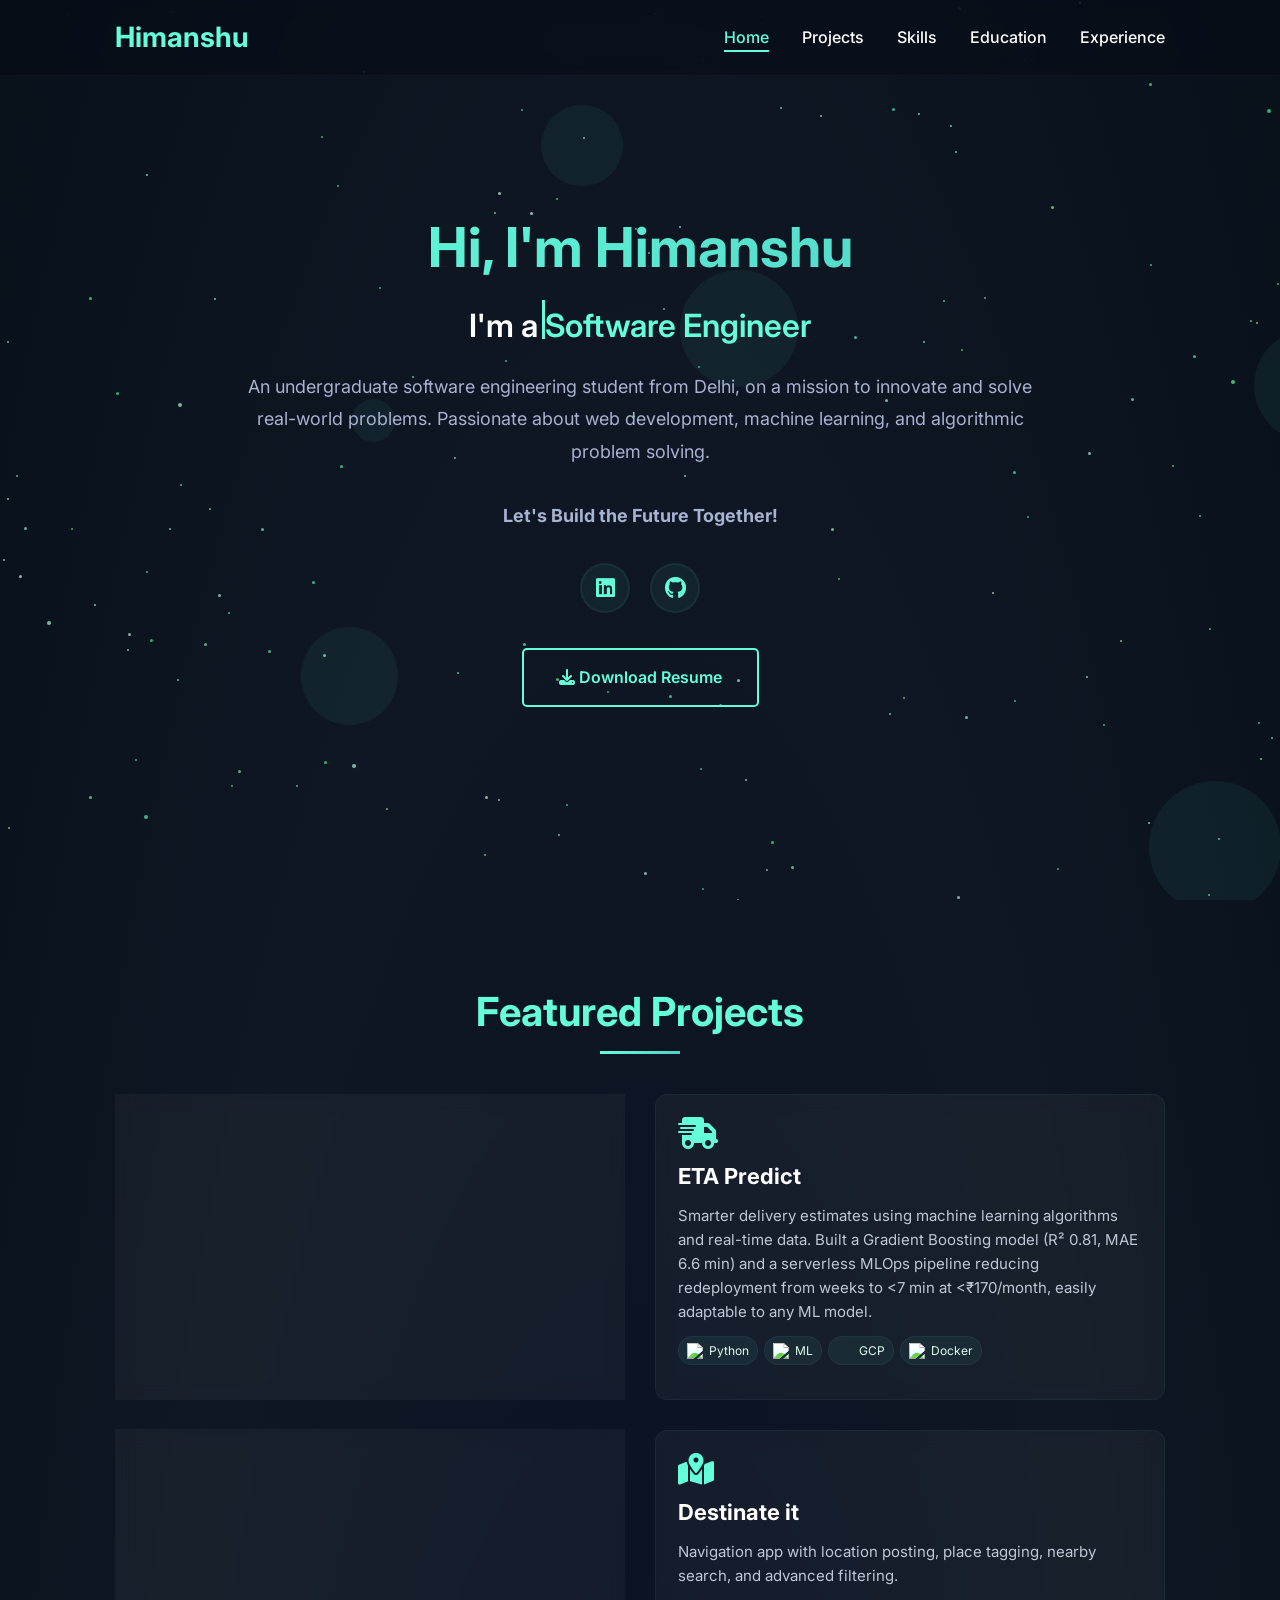
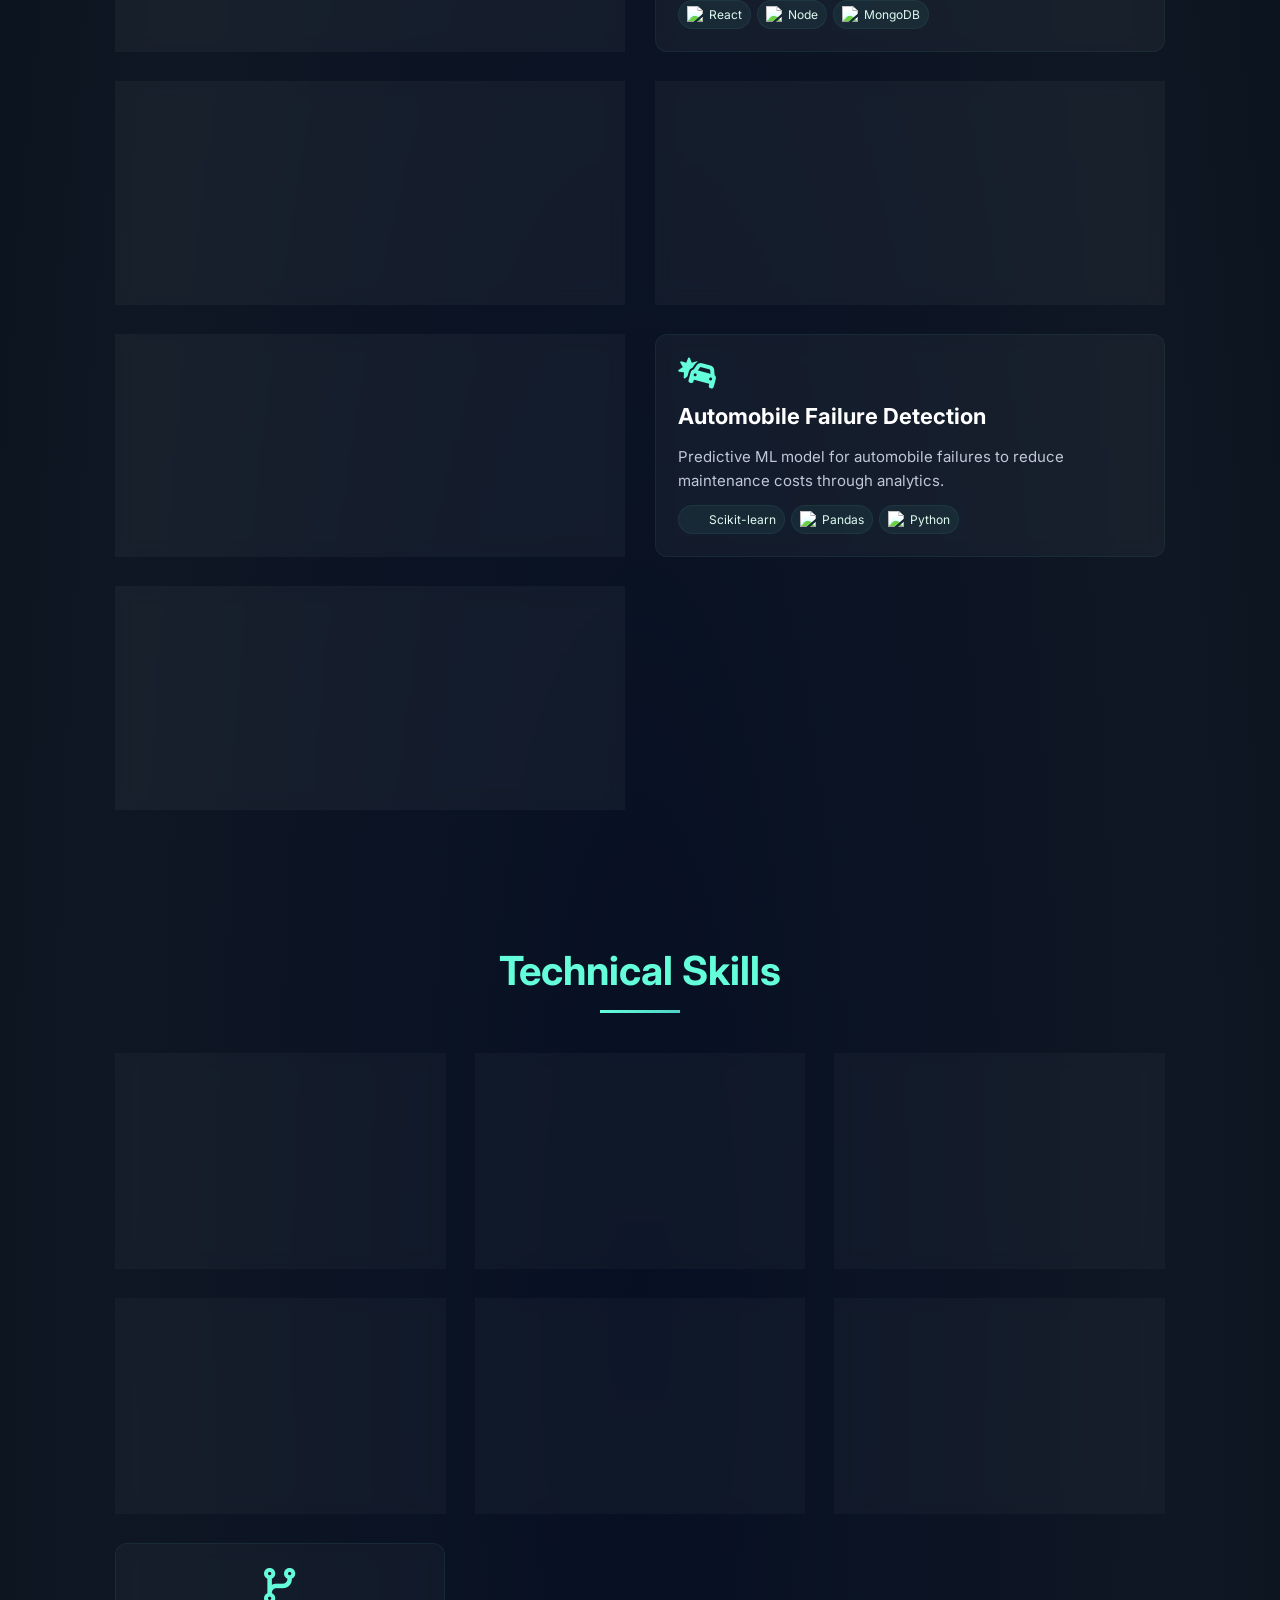
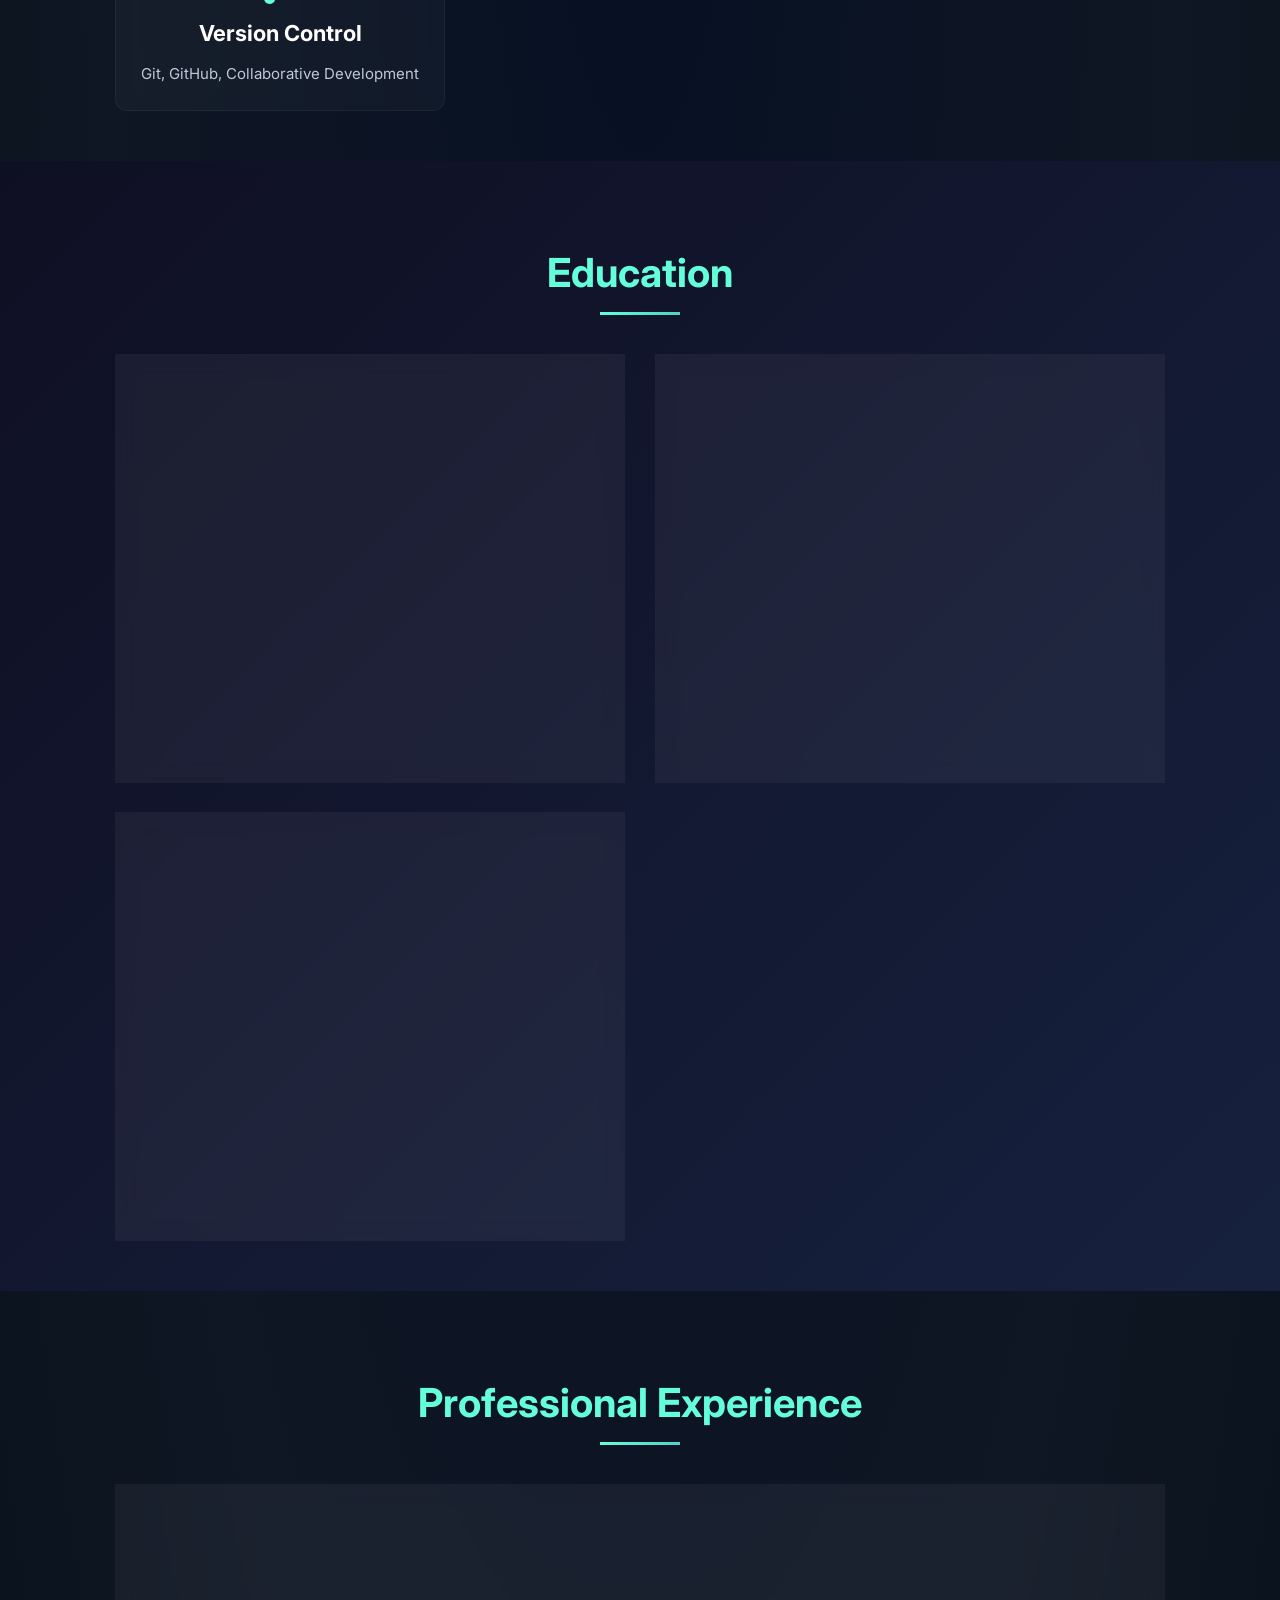
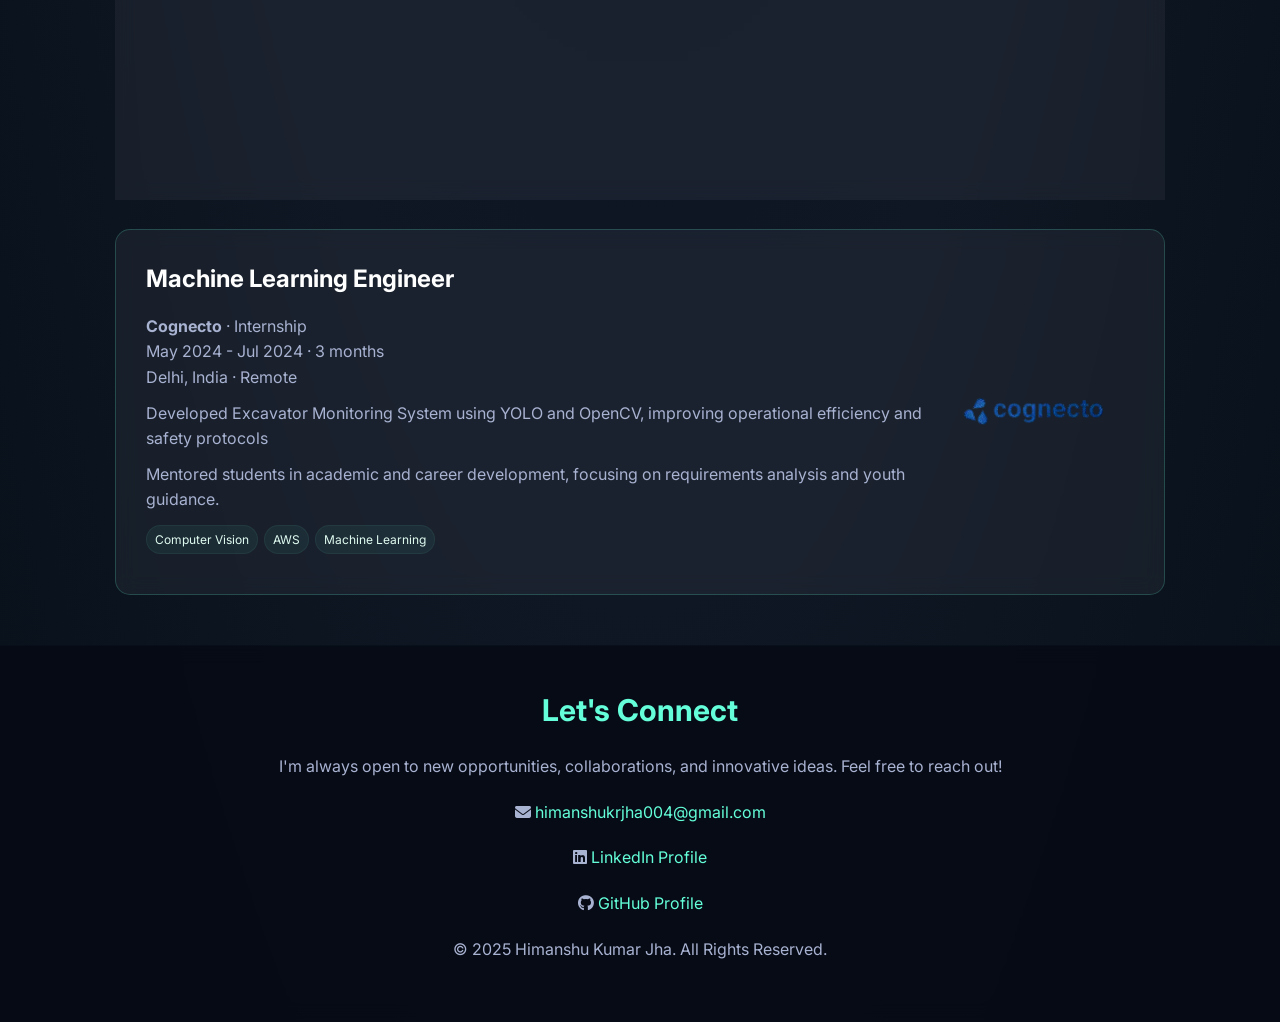
==== commit 7186e805: "added new project" ====
--- a/index.html
+++ b/index.html
@@ -14,7 +14,7 @@
     <title>Himanshu Kumar Jha | Software Engineer Portfolio</title>
     <link rel="icon" href="logo-color.svg">
     <link rel="stylesheet" href="style.css">
-<link rel="stylesheet" type='text/css' href="https://cdn.jsdelivr.net/gh/devicons/devicon@latest/devicon.min.css" />
+    <link rel="stylesheet" type='text/css' href="https://cdn.jsdelivr.net/gh/devicons/devicon@latest/devicon.min.css" />
     <style>
         @import url('https://fonts.googleapis.com/css2?family=Inter:wght@300;400;500;600;700&display=swap');
 
@@ -94,7 +94,7 @@
             }
         }
 
-        .comet {
+        /* .comet {
             position: absolute;
             width: 220px;
             height: 2px;
@@ -104,9 +104,9 @@
             transform: translateX(-260px) rotate(-20deg);
             animation-timing-function: cubic-bezier(.2, .8, .2, 1);
             pointer-events: none;
-        }
-
-        @keyframes comet-fly {
+        } */
+
+        /* @keyframes comet-fly {
             0% {
                 transform: translateX(-260px) translateY(0) rotate(-20deg);
                 opacity: 0;
@@ -124,7 +124,7 @@
                 transform: translateX(calc(100vw + 260px)) translateY(-200px) rotate(-20deg);
                 opacity: 0;
             }
-        }
+        } */
 
         /* Floating particles */
         .particle {
@@ -677,6 +677,37 @@
     <section class="projects" id="projects">
         <h2 class="section-title">Featured Projects</h2>
         <div class="project-content">
+            <a href="https://github.com/himanshu-kr-jha/formerPose_implementation" target="_blank" class="project-box">
+                <i class="fas fa-cubes"></i>
+                <h3>FormerPose – 6D Pose Estimation</h3>
+                <p>Reproduced the FormerPose (2024) research model for RGB-D based 6D object pose estimation, achieving
+                    0.0667 m mean ADD on LINEMOD with multi-scale Transformers, point-cloud fusion and ICP refinement.
+                </p>
+
+                <div class="badges">
+                    <span class="badge">
+                        <img src="https://raw.githubusercontent.com/devicons/devicon/master/icons/pytorch/pytorch-original.svg"
+                            alt="PyTorch"> PyTorch
+                    </span>
+                    <span class="badge">
+                        <img src="https://raw.githubusercontent.com/devicons/devicon/master/icons/opencv/opencv-original.svg"
+                            alt="OpenCV"> OpenCV
+                    </span>
+                    <span class="badge">
+                        <img src="https://raw.githubusercontent.com/devicons/devicon/master/icons/python/python-original.svg"
+                            alt="Python"> Python
+                    </span>
+                    <span class="badge">
+                        <img src="https://raw.githubusercontent.com/devicons/devicon/master/icons/numpy/numpy-original.svg"
+                            alt="NumPy"> Point Clouds
+                    </span>
+                    <span class="badge">
+                        <img src="https://cdn-icons-png.flaticon.com/512/2533/2533187.png" alt="AI"
+                            style="width:16px;height:16px;"> Transformers
+                    </span>
+                </div>
+            </a>
+
             <a href="https://etapredict.onrender.com" target="_blank" class="project-box">
                 <i class="fas fa-shipping-fast"></i>
                 <h3>ETA Predict</h3>
@@ -690,7 +721,9 @@
                     <span class="badge"><img
                             src="https://raw.githubusercontent.com/devicons/devicon/master/icons/tensorflow/tensorflow-original.svg"
                             alt="TF"> ML</span>
-                    <span class="badge"><img src="https://cdn.jsdelivr.net/gh/devicons/devicon@latest/icons/googlecloud/googlecloud-original.svg" /> GCP</span>
+                    <span class="badge"><img
+                            src="https://cdn.jsdelivr.net/gh/devicons/devicon@latest/icons/googlecloud/googlecloud-original.svg" />
+                        GCP</span>
                     <span class="badge"><img
                             src="https://raw.githubusercontent.com/devicons/devicon/master/icons/docker/docker-original.svg"
                             alt="Docker"> Docker</span>
@@ -738,9 +771,8 @@
                 <p>Video meeting platform with real-time conferencing, screen share and chat.</p>
                 <div class="badges">
                     <span class="badge"><img
-                            src="https://cdn.jsdelivr.net/gh/devicons/devicon@latest/icons/express/express-original-wordmark.svg"
-          "
-                            alt="Express"> Express</span>
+                            src="https://cdn.jsdelivr.net/gh/devicons/devicon@latest/icons/express/express-original-wordmark.svg" "
+                            alt=" Express"> Express</span>
                     <span class="badge"><img
                             src="https://raw.githubusercontent.com/devicons/devicon/master/icons/socketio/socketio-original.svg"
                             alt="Socket.IO"> Socket.IO</span>
@@ -757,7 +789,8 @@
                 <p>Automated video pipeline converting movies to grayscale using AWS Lambda, ECS and S3.</p>
                 <div class="badges">
                     <span class="badge"><img
-                        src="https://cdn.jsdelivr.net/gh/devicons/devicon@latest/icons/amazonwebservices/amazonwebservices-original-wordmark.svg" /> AWS</span>
+                            src="https://cdn.jsdelivr.net/gh/devicons/devicon@latest/icons/amazonwebservices/amazonwebservices-original-wordmark.svg" />
+                        AWS</span>
                     <span class="badge"><img
                             src="https://raw.githubusercontent.com/devicons/devicon/master/icons/docker/docker-original.svg"
                             alt="Docker"> Docker</span>
@@ -792,7 +825,9 @@
                 <h3>Automobile Failure Detection</h3>
                 <p>Predictive ML model for automobile failures to reduce maintenance costs through analytics.</p>
                 <div class="badges">
-                    <span class="badge"><img src="https://cdn.jsdelivr.net/gh/devicons/devicon@latest/icons/scikitlearn/scikitlearn-original.svg" /> Scikit-learn</span>
+                    <span class="badge"><img
+                            src="https://cdn.jsdelivr.net/gh/devicons/devicon@latest/icons/scikitlearn/scikitlearn-original.svg" />
+                        Scikit-learn</span>
                     <span class="badge"><img
                             src="https://raw.githubusercontent.com/devicons/devicon/master/icons/pandas/pandas-original.svg"
                             alt="Pandas"> Pandas</span>
@@ -811,12 +846,11 @@
                             src="https://raw.githubusercontent.com/devicons/devicon/master/icons/nodejs/nodejs-original.svg"
                             alt="Node"> Node</span>
                     <span class="badge"><img
-                        src="https://cdn.jsdelivr.net/gh/devicons/devicon@latest/icons/amazonwebservices/amazonwebservices-original-wordmark.svg" />
-                            AWS</span>
-                    <span class="badge"><img
-                            src="https://cdn.jsdelivr.net/gh/devicons/devicon@latest/icons/express/express-original-wordmark.svg"
-          "
-                            alt="Express"> Express</span>
+                            src="https://cdn.jsdelivr.net/gh/devicons/devicon@latest/icons/amazonwebservices/amazonwebservices-original-wordmark.svg" />
+                        AWS</span>
+                    <span class="badge"><img
+                            src="https://cdn.jsdelivr.net/gh/devicons/devicon@latest/icons/express/express-original-wordmark.svg" "
+                            alt=" Express"> Express</span>
                 </div>
             </a>
         </div>
@@ -925,9 +959,10 @@
                         <span class="badge">TensorFlow</span>
                         <span class="badge">Docker</span>
 
-                    </div></p>
-                </div>
-                
+                    </div>
+                    </p>
+                </div>
+
                 <div
                     style="border-radius: 2rem; display: flex; align-items: center; justify-content: center; font-weight: bold; color: #0f0f23;">
                     <img src="accenture.png" alt="Accenture Logo" style="width: 300px; height: 180px;">
@@ -944,11 +979,13 @@
                     <p>Mentored students in academic and career development, focusing on requirements analysis and youth
                         guidance.</p>
                     </p>
-                    <p><div class="badges">
+                    <p>
+                    <div class="badges">
                         <span class="badge">Computer Vision</span>
                         <span class="badge">AWS</span>
                         <span class="badge">Machine Learning</span>
-                    </div></p>
+                    </div>
+                    </p>
                 </div>
                 <div
                     style="border-radius: 2rem; display: flex; align-items: center; justify-content: center; font-weight: bold; color: #0f0f23;">
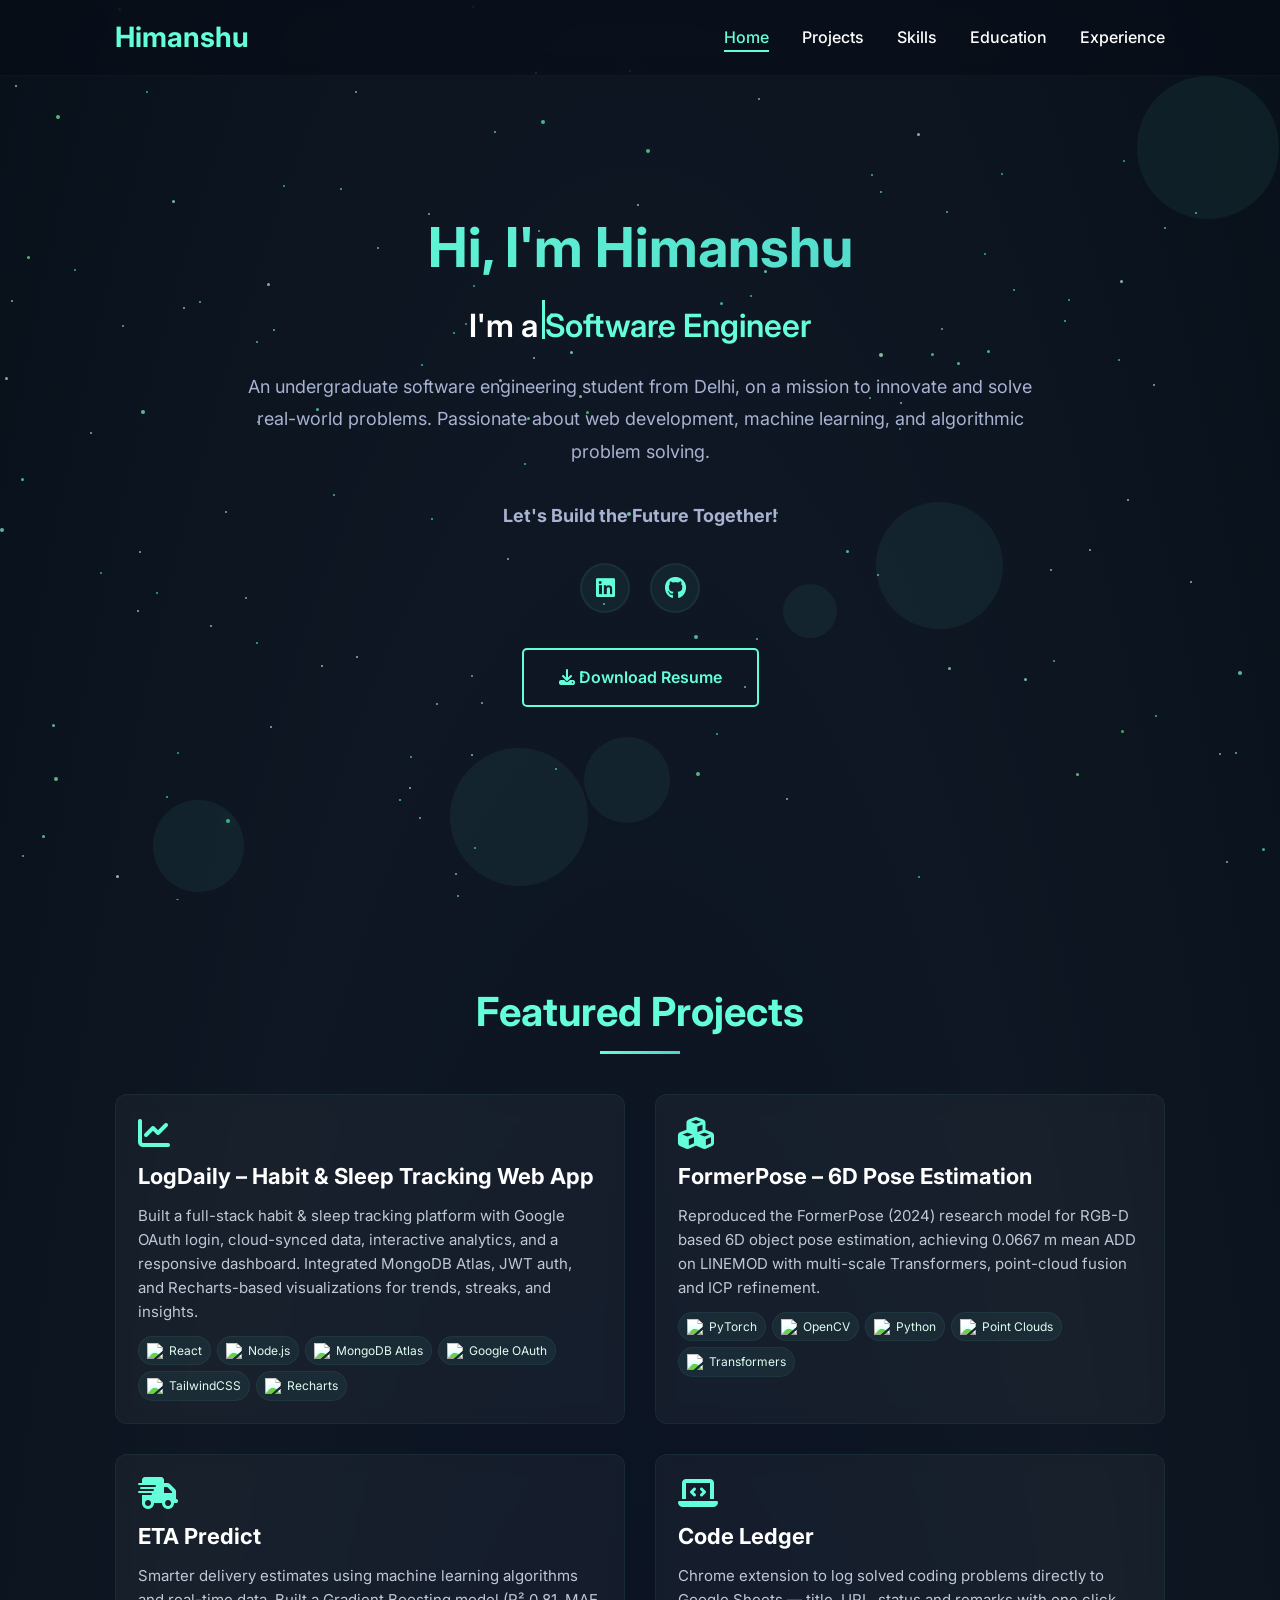
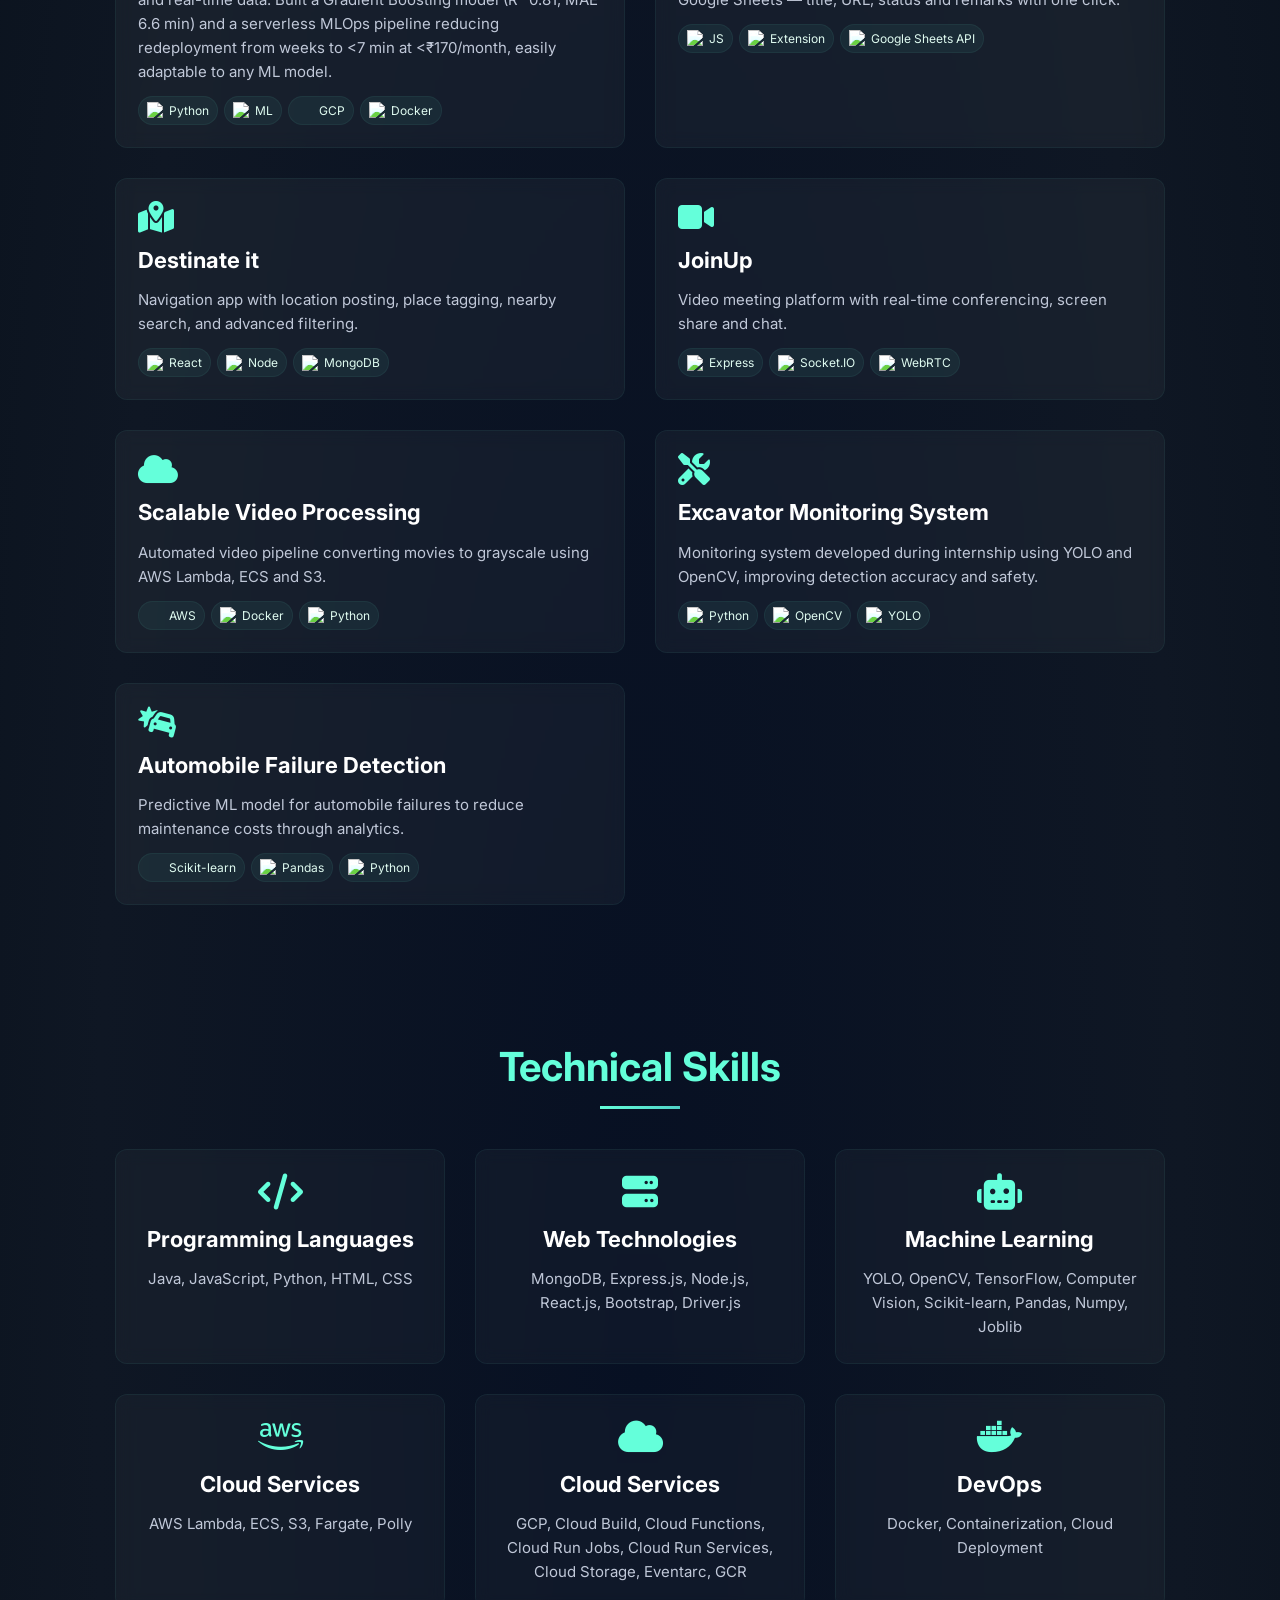
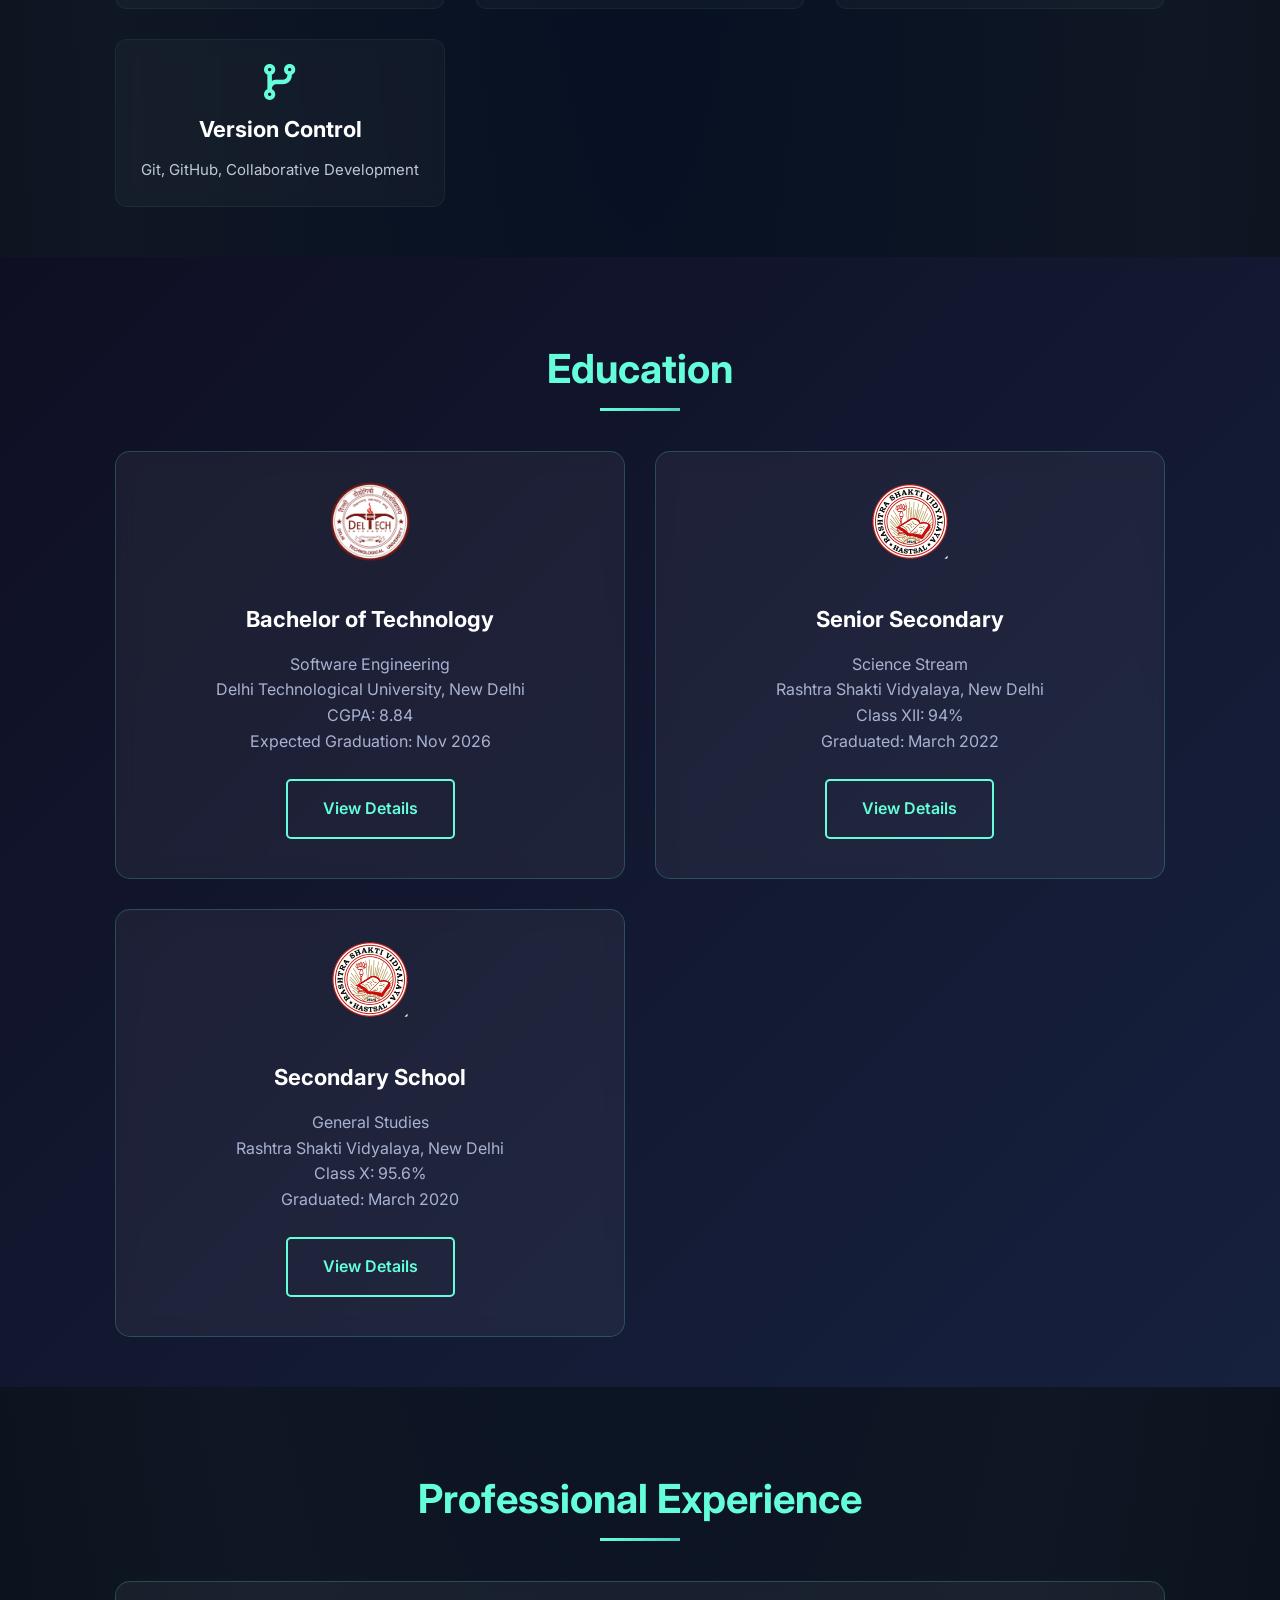
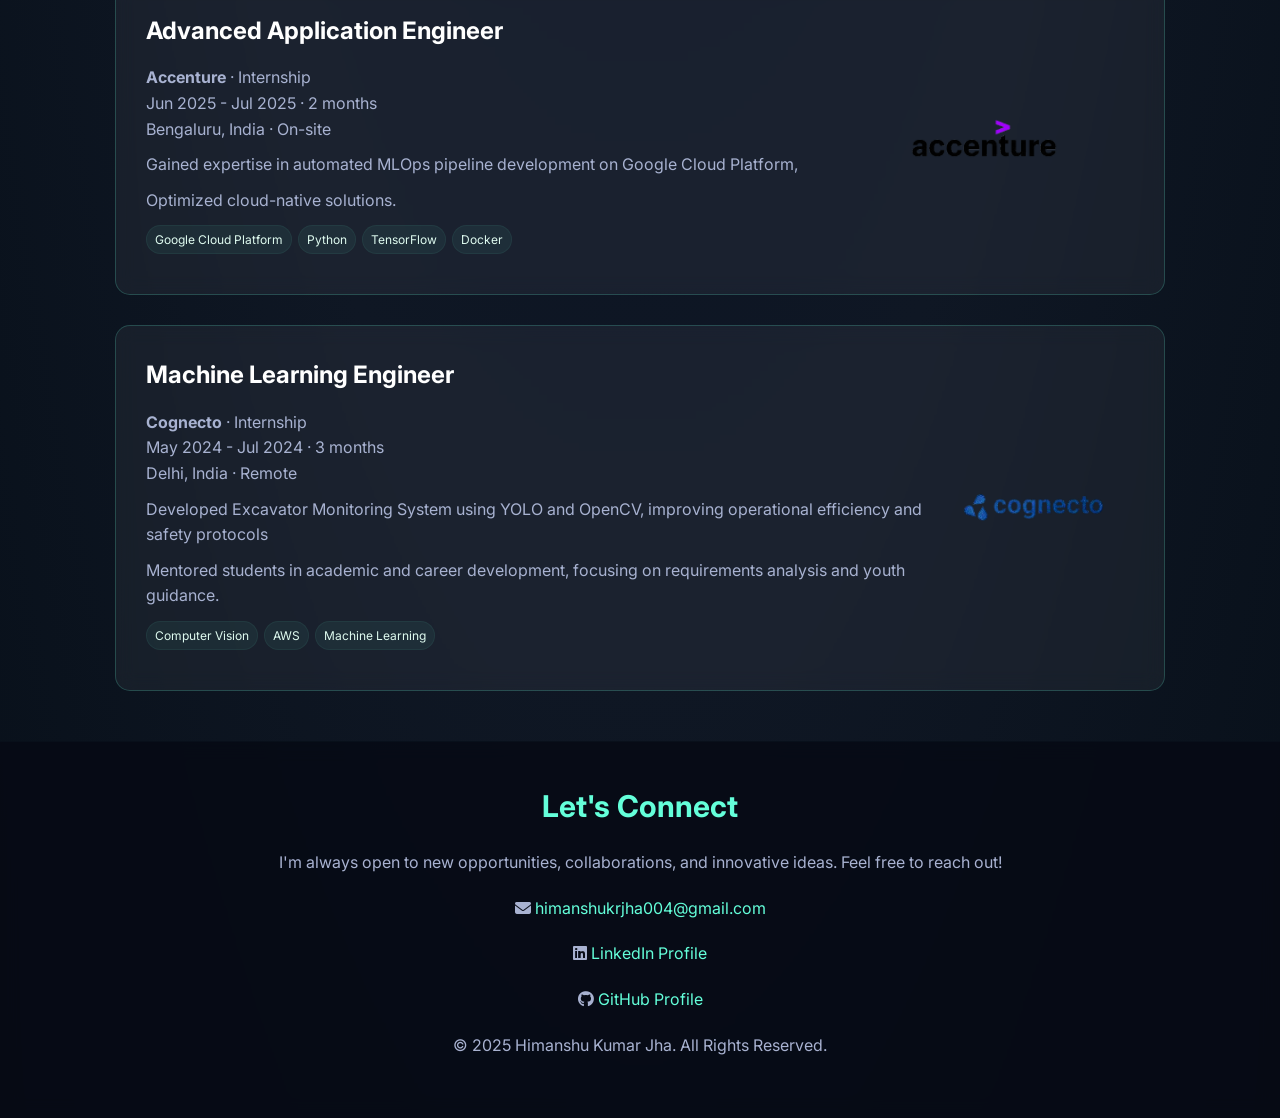
==== commit b4c19a5b: "added new project" ====
--- a/index.html
+++ b/index.html
@@ -677,6 +677,49 @@
     <section class="projects" id="projects">
         <h2 class="section-title">Featured Projects</h2>
         <div class="project-content">
+            <a href="https://logdaily.netlify.app" target="_blank" class="project-box">
+    <i class="fas fa-chart-line"></i>
+    <h3>LogDaily – Habit & Sleep Tracking Web App</h3>
+
+    <p>
+        Built a full-stack habit & sleep tracking platform with Google OAuth login, cloud-synced data, 
+        interactive analytics, and a responsive dashboard. Integrated MongoDB Atlas, JWT auth, and 
+        Recharts-based visualizations for trends, streaks, and insights.
+    </p>
+
+    <div class="badges">
+        <span class="badge">
+            <img src="https://raw.githubusercontent.com/devicons/devicon/master/icons/react/react-original.svg"
+                 alt="React"> React
+        </span>
+
+        <span class="badge">
+            <img src="https://raw.githubusercontent.com/devicons/devicon/master/icons/nodejs/nodejs-original.svg"
+                 alt="Node.js"> Node.js
+        </span>
+
+        <span class="badge">
+            <img src="https://raw.githubusercontent.com/devicons/devicon/master/icons/mongodb/mongodb-original.svg"
+                 alt="MongoDB"> MongoDB Atlas
+        </span>
+
+        <span class="badge">
+            <img src="https://cdn-icons-png.flaticon.com/512/300/300221.png"
+                 style="width:16px;height:16px;" alt="OAuth"> Google OAuth
+        </span>
+
+        <span class="badge">
+            <img src="https://raw.githubusercontent.com/devicons/devicon/master/icons/tailwindcss/tailwindcss-plain.svg"
+                 alt="Tailwind"> TailwindCSS
+        </span>
+
+        <span class="badge">
+            <img src="https://cdn-icons-png.flaticon.com/512/2807/2807252.png"
+                 style="width:16px;height:16px;" alt="Charts"> Recharts
+        </span>
+    </div>
+</a>
+
             <a href="https://github.com/himanshu-kr-jha/formerPose_implementation" target="_blank" class="project-box">
                 <i class="fas fa-cubes"></i>
                 <h3>FormerPose – 6D Pose Estimation</h3>
@@ -837,7 +880,7 @@
                 </div>
             </a>
 
-            <a href="https://speechify-text.onrender.com" target="_blank" class="project-box">
+            <!-- <a href="https://speechify-text.onrender.com" target="_blank" class="project-box">
                 <i class="fas fa-microphone-alt"></i>
                 <h3>Speechify Text</h3>
                 <p>Text-to-speech app using AWS S3, Lambda and Polly with Node.js and Express.</p>
@@ -852,7 +895,7 @@
                             src="https://cdn.jsdelivr.net/gh/devicons/devicon@latest/icons/express/express-original-wordmark.svg" "
                             alt=" Express"> Express</span>
                 </div>
-            </a>
+            </a> -->
         </div>
     </section>
 
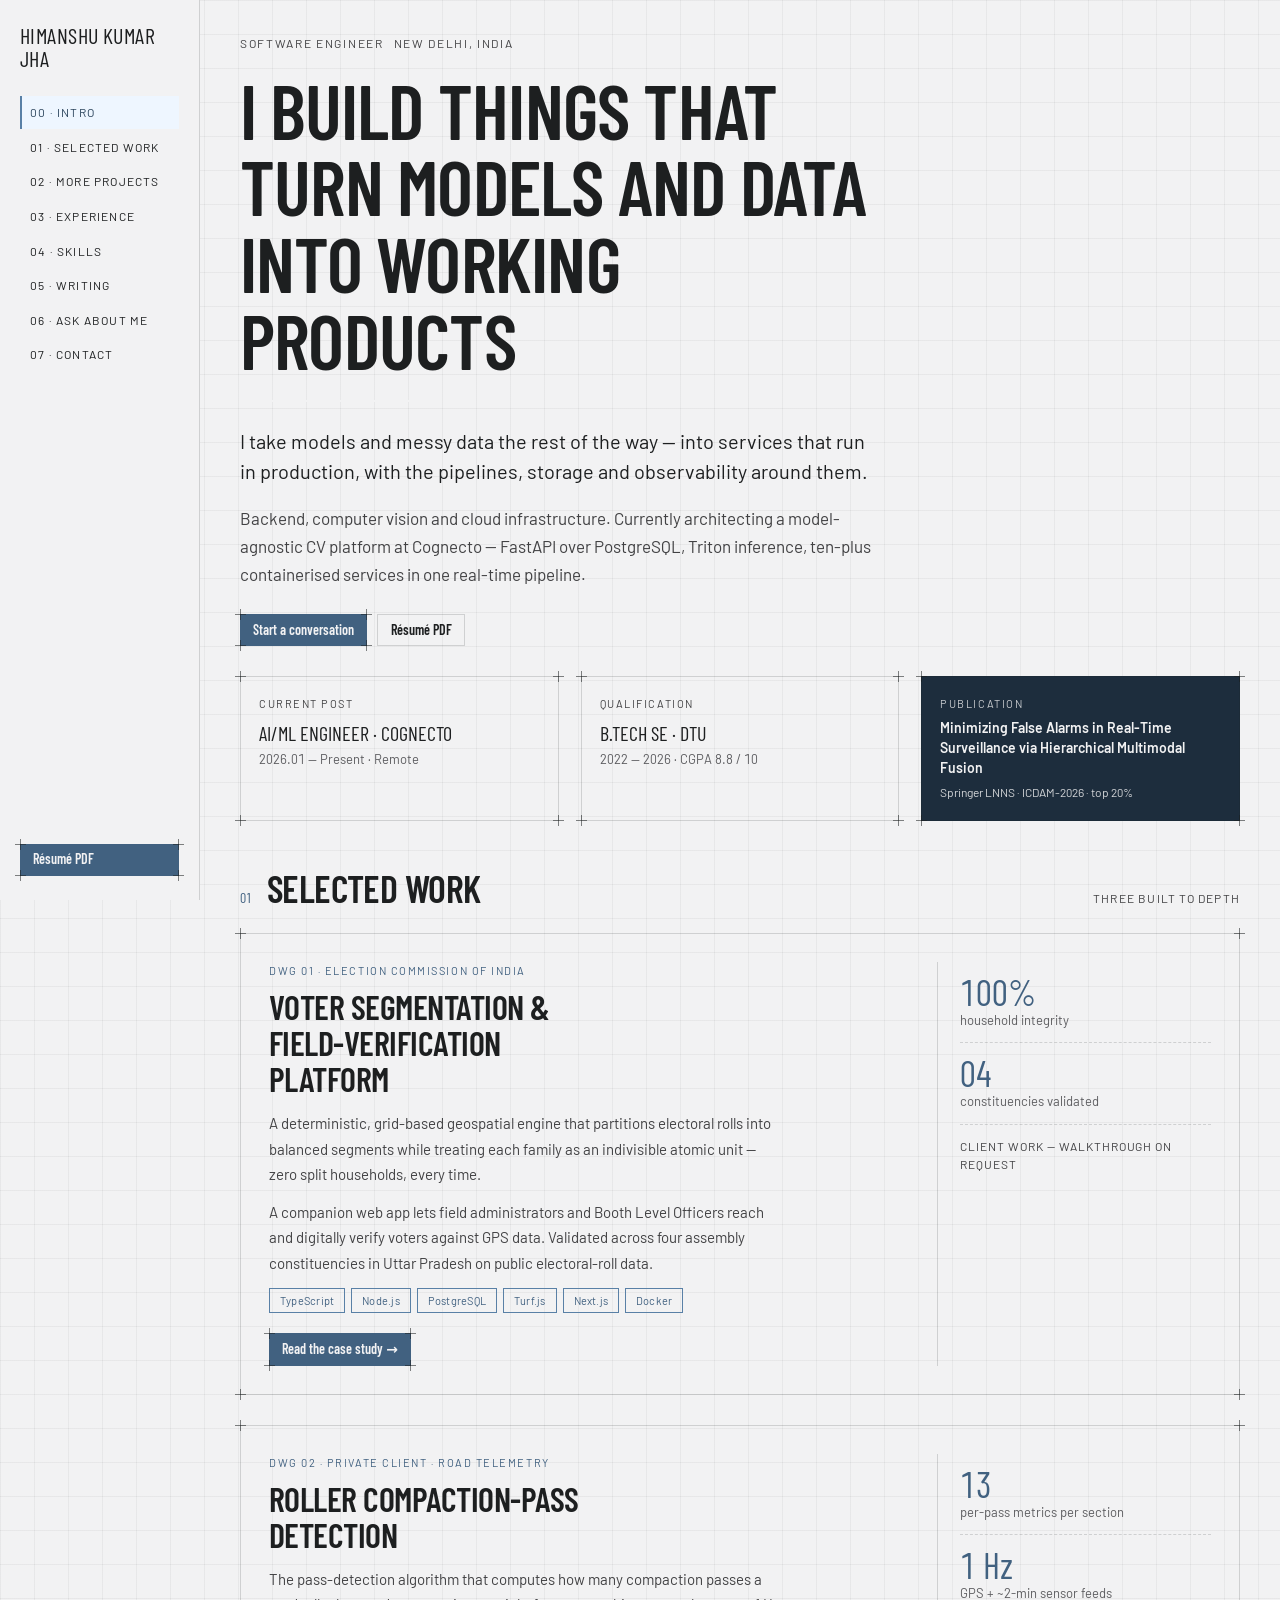
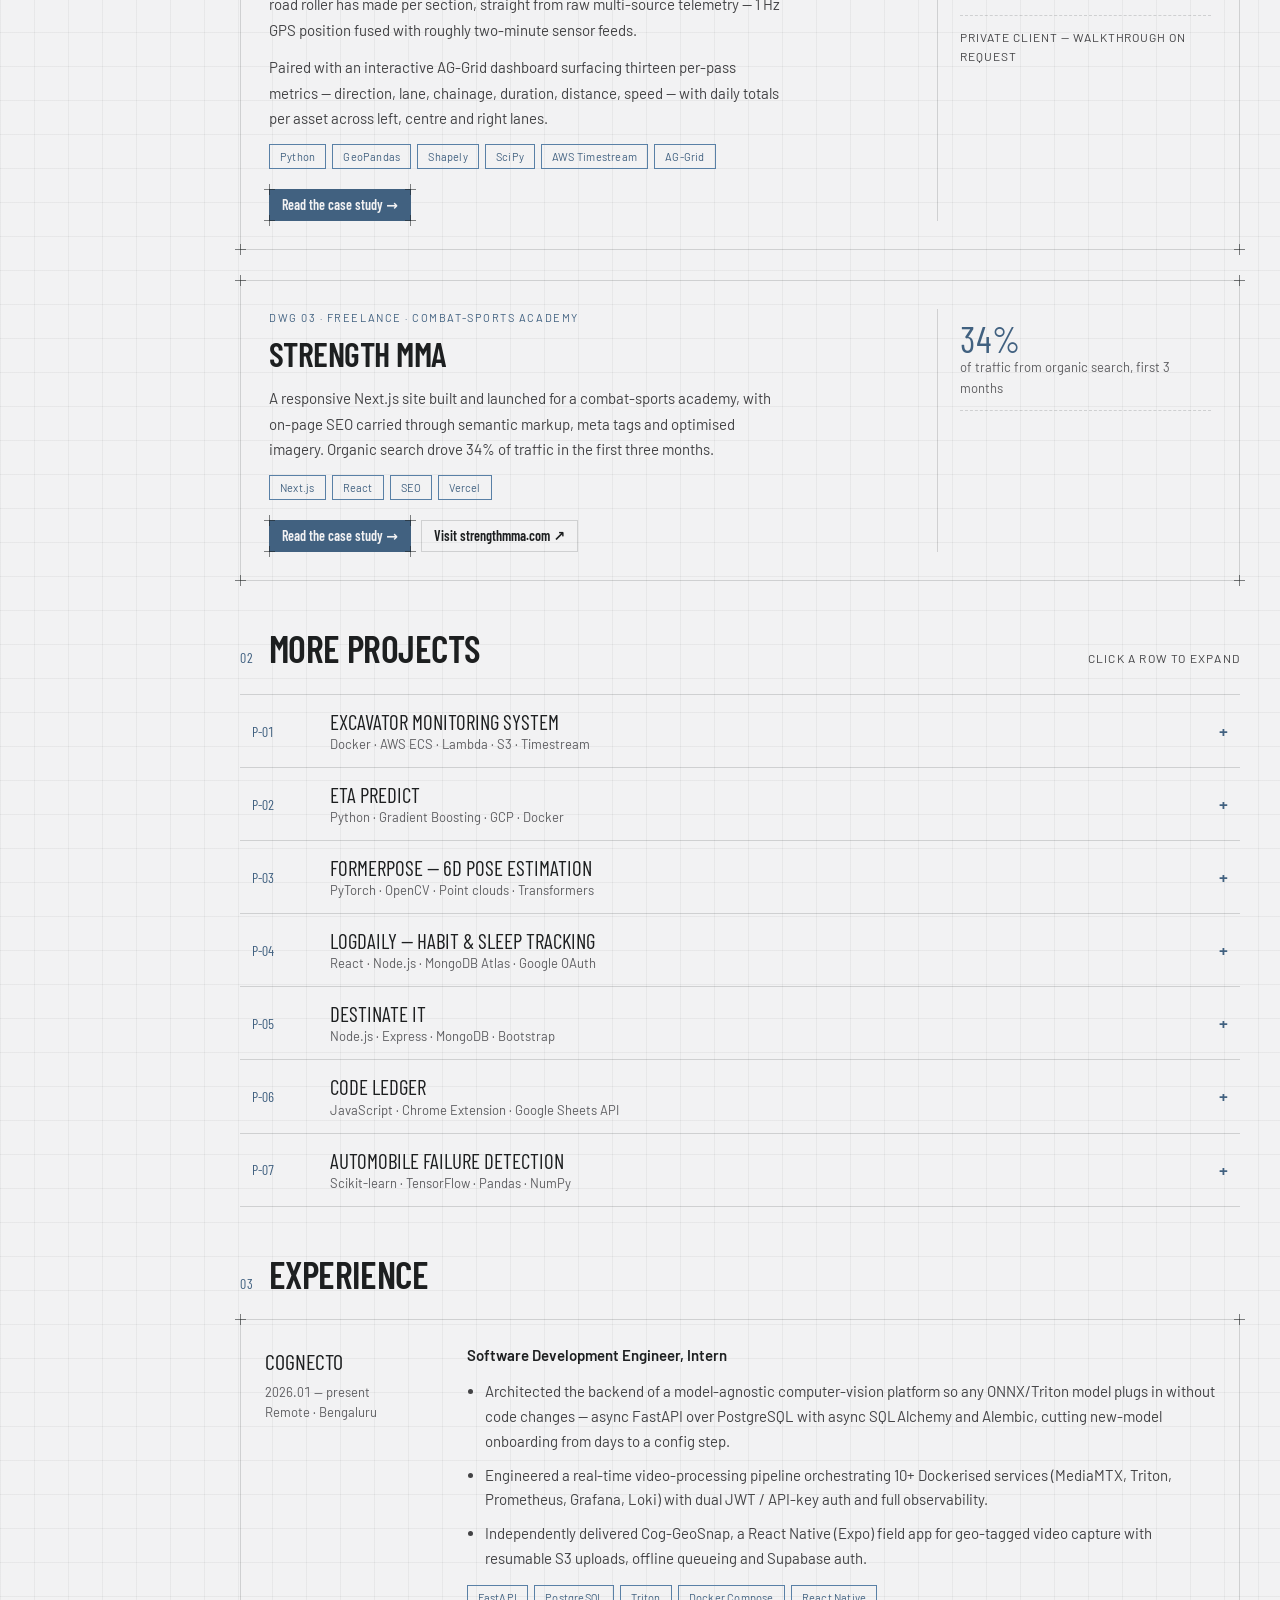
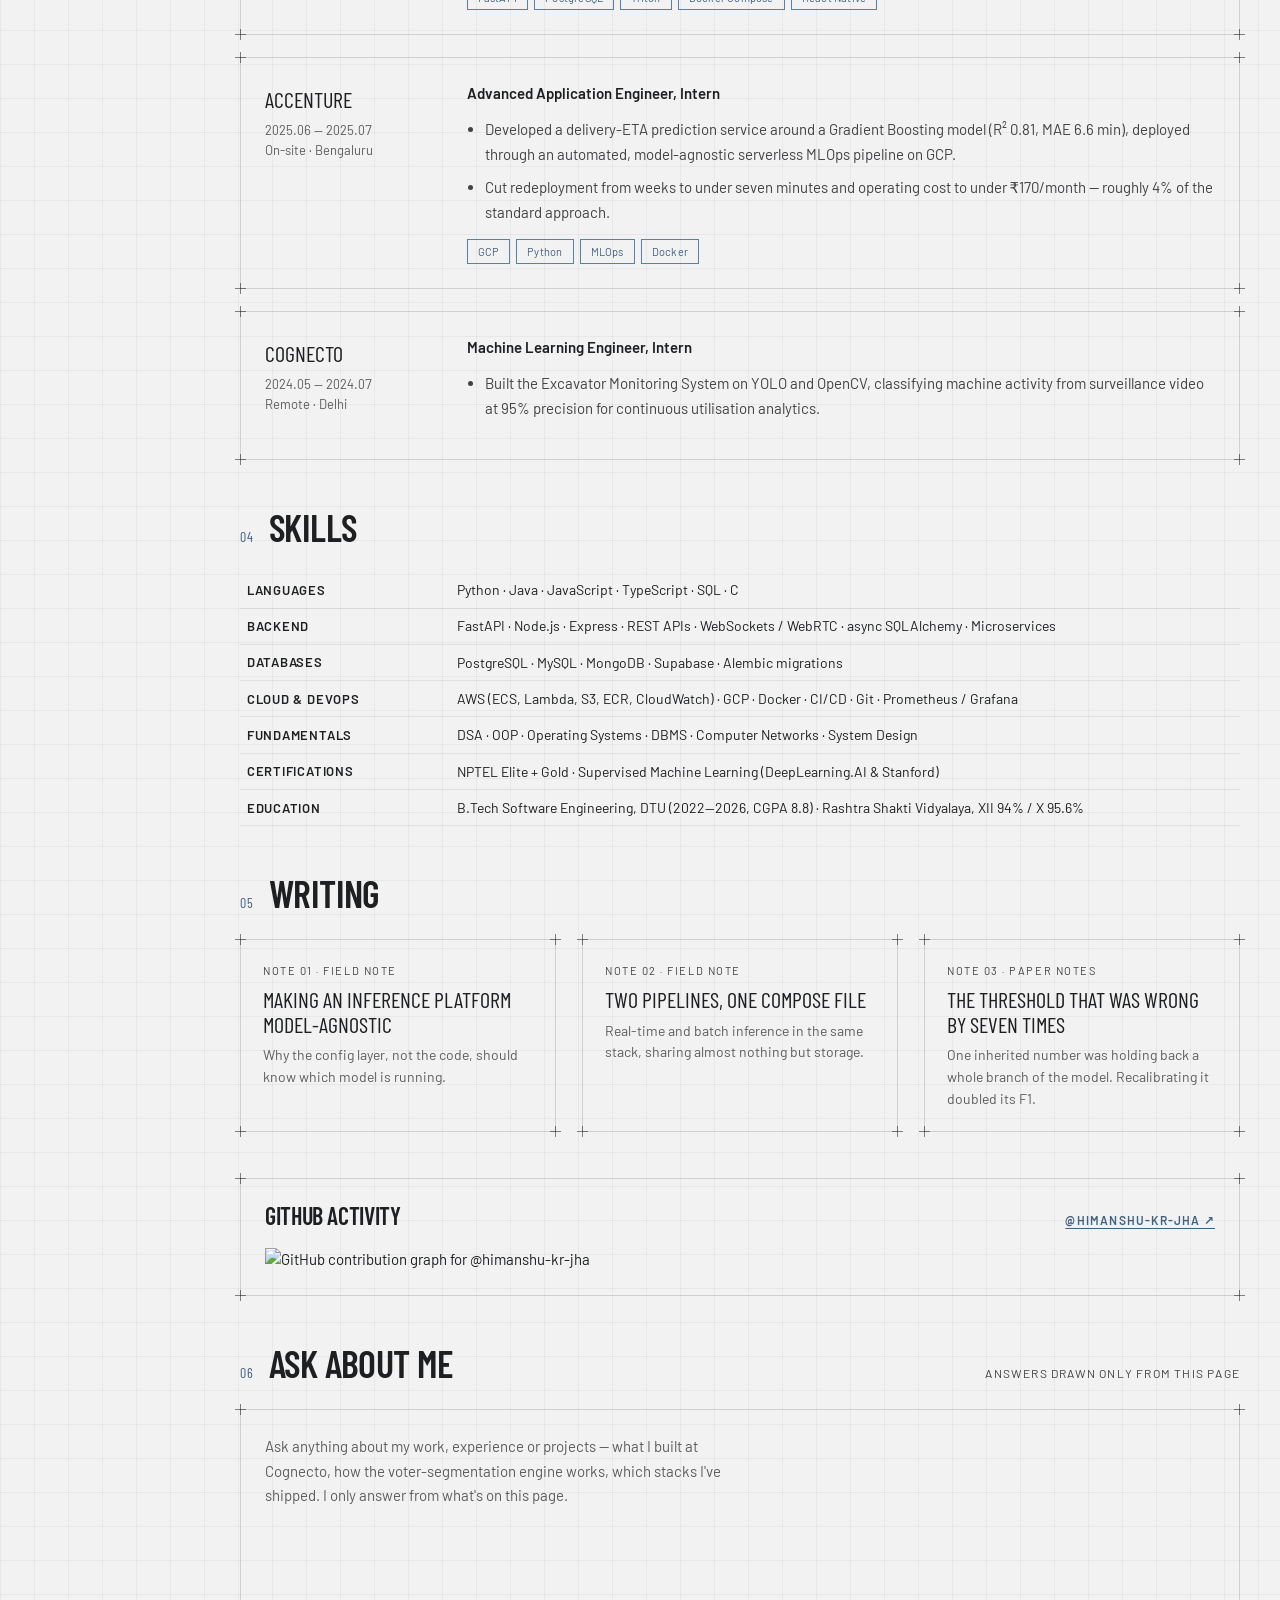
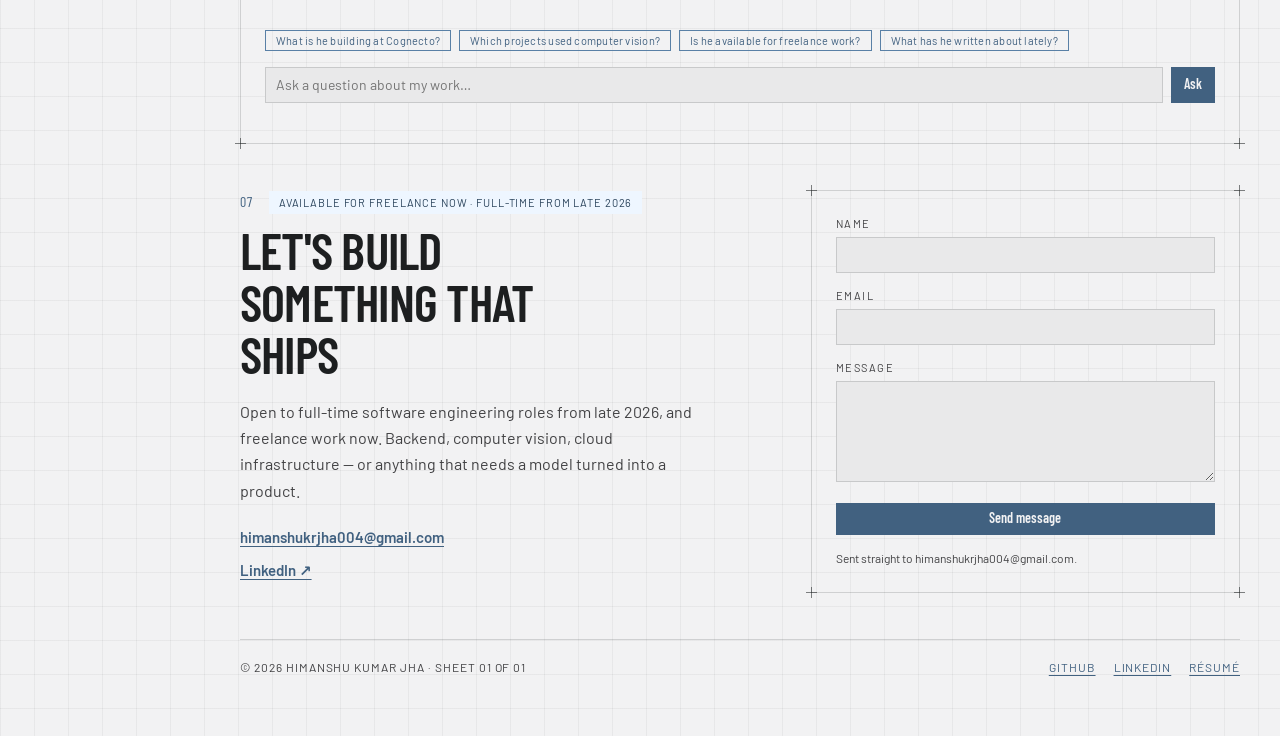
==== commit d9818c4b: "feat: rebuild the portfolio as a static Blueprint sheet Implements the "Portfolio Blueprint" design " ====
--- a/index.html
+++ b/index.html
@@ -1,1170 +1,201 @@
-<!DOCTYPE html>
-<html lang="en">
-
-<head>
-    <meta charset="UTF-8">
-    <meta name="viewport" content="width=device-width, initial-scale=1.0">
-    <meta property="og:title" content="Himanshu's Software Engineering Portfolio">
-    <meta name="description"
-        content="Himanshu Kumar Jha's software engineering portfolio showcasing web development projects, machine learning models, and more.">
-    <meta property="og:image"
-        content="https://raw.githubusercontent.com/himanshu-kr-jha/portfolio-himanshu/refs/heads/main/thumbnail.png">
-    <meta property="og:url" content="https://portfolio-himanshu-kumar-jha.onrender.com">
-    <link rel="stylesheet" href="https://cdnjs.cloudflare.com/ajax/libs/font-awesome/6.5.2/css/all.min.css">
-    <title>Himanshu Kumar Jha | Software Engineer Portfolio</title>
-    <link rel="icon" href="logo-color.svg">
-    <link rel="stylesheet" href="style.css">
-    <link rel="stylesheet" type='text/css' href="https://cdn.jsdelivr.net/gh/devicons/devicon@latest/devicon.min.css" />
-    <style>
-        @import url('https://fonts.googleapis.com/css2?family=Inter:wght@300;400;500;600;700&display=swap');
-
-        * {
-            margin: 0;
-            padding: 0;
-            box-sizing: border-box;
-            text-decoration: none;
-            border: none;
-            outline: none;
-        }
-
-        html {
-            font-size: 62.5%;
-            scroll-behavior: smooth;
-        }
-
-        body {
-            font-family: 'Inter', sans-serif;
-            background: radial-gradient(ellipse at center, #071023 0%, #0f1724 60%, #08101a 100%);
-            color: white;
-            line-height: 1.6;
-            position: relative;
-            overflow-x: hidden;
-        }
-
-        /* Animated Background */
-        .stars-container {
-            position: fixed;
-            top: 0;
-            left: 0;
-            width: 100%;
-            height: 100%;
-            z-index: -2;
-            overflow: hidden;
-            pointer-events: none;
-        }
-
-        .star {
-            position: absolute;
-            background: white;
-            border-radius: 50%;
-            opacity: 0.7;
-            filter: drop-shadow(0 0 6px rgba(255, 255, 255, 0.25));
-        }
-
-        .star.small {
-            width: 2px;
-            height: 2px;
-        }
-
-        .star.medium {
-            width: 3px;
-            height: 3px;
-        }
-
-        .star.large {
-            width: 4px;
-            height: 4px;
-        }
-
-        /* smooth twinkle using opacity animation (durations set inline for variety) */
-        @keyframes twinkle {
-            0% {
-                opacity: 0.2;
-                transform: scale(0.9);
-            }
-
-            50% {
-                opacity: 1;
-                transform: scale(1.15);
-            }
-
-            100% {
-                opacity: 0.2;
-                transform: scale(0.9);
-            }
-        }
-
-        /* .comet {
-            position: absolute;
-            width: 220px;
-            height: 2px;
-            background: linear-gradient(90deg, rgba(255, 255, 255, 0) 0%, rgba(255, 255, 255, 0.3) 30%, rgba(100, 255, 218, 0.9) 60%, rgba(255, 255, 255, 0.2) 100%);
-            border-radius: 50px;
-            box-shadow: 0 0 12px rgba(100, 255, 218, 0.3);
-            transform: translateX(-260px) rotate(-20deg);
-            animation-timing-function: cubic-bezier(.2, .8, .2, 1);
-            pointer-events: none;
-        } */
-
-        /* @keyframes comet-fly {
-            0% {
-                transform: translateX(-260px) translateY(0) rotate(-20deg);
-                opacity: 0;
-            }
-
-            10% {
-                opacity: 1;
-            }
-
-            90% {
-                opacity: 1;
-            }
-
-            100% {
-                transform: translateX(calc(100vw + 260px)) translateY(-200px) rotate(-20deg);
-                opacity: 0;
-            }
-        } */
-
-        /* Floating particles */
-        .particle {
-            position: absolute;
-            background: rgba(100, 255, 218, 0.06);
-            border-radius: 50%;
-            pointer-events: none;
-            animation: float 20s infinite linear;
-        }
-
-        @keyframes float {
-            0% {
-                transform: translateY(100vh) rotate(0deg);
-                opacity: 0;
-            }
-
-            10% {
-                opacity: 0.5;
-            }
-
-            90% {
-                opacity: 0.5;
-            }
-
-            100% {
-                transform: translateY(-100px) rotate(360deg);
-                opacity: 0;
-            }
-        }
-
-        /* Header Styles */
-        header {
-            position: fixed;
-            top: 0;
-            width: 100%;
-            padding: 1.5rem 9%;
-            background: rgba(7, 10, 20, 0.5);
-            backdrop-filter: blur(10px);
-            display: flex;
-            justify-content: space-between;
-            align-items: center;
-            z-index: 1000;
-            transition: all 0.3s ease;
-            border-bottom: 1px solid rgba(255, 255, 255, 0.03);
-        }
-
-        header.scrolled {
-            background: rgba(7, 10, 20, 0.9);
-            box-shadow: 0 2px 20px rgba(0, 0, 0, 0.3);
-        }
-
-        .logo {
-            font-size: 2.8rem;
-            color: #64ffda;
-            font-weight: 700;
-            cursor: pointer;
-            transition: 0.3s ease;
-        }
-
-        .logo:hover {
-            transform: scale(1.05);
-            color: #4fd1c7;
-        }
-
-        nav a {
-            font-size: 1.6rem;
-            color: white;
-            margin-left: 3rem;
-            font-weight: 500;
-            transition: 0.3s ease;
-            position: relative;
-            padding: 0.5rem 0;
-        }
-
-        nav a::after {
-            content: '';
-            position: absolute;
-            width: 0;
-            height: 2px;
-            bottom: 0;
-            left: 0;
-            background: #64ffda;
-            transition: width 0.3s ease;
-        }
-
-        nav a:hover::after,
-        nav a.active::after {
-            width: 100%;
-        }
-
-        nav a:hover,
-        nav a.active {
-            color: #64ffda;
-        }
-
-        @media(max-width:995px) {
-            nav {
-                position: absolute;
-                display: none;
-                top: 0;
-                right: 0;
-                width: 40%;
-            }
-        }
-
-        /* Section Styles */
-        section {
-            min-height: 100vh;
-            padding: 8rem 9% 5rem;
-            position: relative;
-        }
-
-        /* Home Section */
-        .home {
-            display: flex;
-            justify-content: center;
-            align-items: center;
-            gap: 6rem;
-            text-align: center;
-        }
-
-        .home-content {
-            max-width: 80rem;
-        }
-
-        .home-content h1 {
-            font-size: 5.5rem;
-            font-weight: 700;
-            line-height: 1.2;
-            margin-bottom: 2rem;
-            background: linear-gradient(135deg, #64ffda 0%, #4fd1c7 100%);
-            -webkit-background-clip: text;
-            -webkit-text-fill-color: transparent;
-        }
-
-        .home-content h1 span {
-            color: #64ffda;
-        }
-
-        .typing-text {
-            font-size: 3.2rem;
-            font-weight: 600;
-            margin-bottom: 2rem;
-        }
-
-        .typing-text span {
-            position: relative;
-            color: #64ffda;
-        }
-
-        .typing-text span::before {
-            content: "Software Engineer";
-            animation: words 15s infinite;
-        }
-
-        .typing-text span::after {
-            content: "";
-            position: absolute;
-            width: calc(100% + 8px);
-            height: 100%;
-            border-left: 3px solid #64ffda;
-            right: -8px;
-            animation: cursor 0.8s infinite;
-        }
-
-        .home-content p {
-            font-size: 1.8rem;
-            margin-bottom: 3rem;
-            color: #a8b2d1;
-            line-height: 1.8;
-        }
-
-        .social-icons {
-            display: flex;
-            justify-content: center;
-            gap: 2rem;
-            margin-bottom: 3rem;
-        }
-
-        .social-icons a {
-            display: inline-flex;
-            justify-content: center;
-            align-items: center;
-            width: 5rem;
-            height: 5rem;
-            background: rgba(100, 255, 218, 0.06);
-            border: 2px solid rgba(100, 255, 218, 0.06);
-            font-size: 2.2rem;
-            border-radius: 50%;
-            transition: 0.3s ease;
-            color: #64ffda;
-        }
-
-        .social-icons a:hover {
-            background: rgba(100, 255, 218, 0.12);
-            border-color: #64ffda;
-            transform: translateY(-3px);
-            box-shadow: 0 10px 20px rgba(100, 255, 218, 0.08);
-        }
-
-        .btn {
-            display: inline-block;
-            padding: 1.5rem 3.5rem;
-            background: transparent;
-            border: 2px solid #64ffda;
-            border-radius: 0.5rem;
-            font-size: 1.6rem;
-            color: #64ffda;
-            font-weight: 600;
-            transition: 0.3s ease;
-            cursor: pointer;
-            position: relative;
-            overflow: hidden;
-            margin: 0.5rem;
-        }
-
-        .btn::before {
-            content: '';
-            position: absolute;
-            top: 0;
-            left: -100%;
-            width: 100%;
-            height: 100%;
-            background: rgba(100, 255, 218, 0.06);
-            transition: 0.3s ease;
-            z-index: -1;
-        }
-
-        .btn:hover::before {
-            left: 0;
-        }
-
-        .btn:hover {
-            color: white;
-            box-shadow: 0 0 20px rgba(100, 255, 218, 0.15);
-            transform: translateY(-2px);
-        }
-
-        .btn.show-more {
-            background: rgba(100, 255, 218, 0.06);
-            margin-top: 3rem;
-        }
-
-        /* Section Headers */
-        .section-title {
-            font-size: 4rem;
-            font-weight: 700;
-            text-align: center;
-            margin-bottom: 5rem;
-            color: #64ffda;
-            position: relative;
-        }
-
-        .section-title::after {
-            content: '';
-            position: absolute;
-            bottom: -1rem;
-            left: 50%;
-            transform: translateX(-50%);
-            width: 8rem;
-            height: 3px;
-            background: linear-gradient(135deg, #64ffda 0%, #4fd1c7 100%);
-        }
-
-        /* Projects Section */
-        .projects {
-            background: transparent;
-        }
-
-        .project-content {
-            display: grid;
-            grid-template-columns: repeat(auto-fit, minmax(35rem, 1fr));
-            gap: 3rem;
-        }
-
-        .project-box {
-            background: rgba(255, 255, 255, 0.04);
-            backdrop-filter: blur(8px);
-            padding: 2.2rem;
-            border-radius: 1.2rem;
-            border: 1px solid rgba(100, 255, 218, 0.06);
-            transition: 0.3s ease;
-            position: relative;
-            overflow: hidden;
-            color: white;
-        }
-
-        .project-box.hidden {
-            display: none;
-        }
-
-        .project-box::before {
-            content: '';
-            position: absolute;
-            top: 0;
-            left: 0;
-            width: 100%;
-            height: 2px;
-            background: linear-gradient(90deg, transparent, #64ffda, transparent);
-            transform: translateX(-100%);
-            transition: 0.6s ease;
-        }
-
-        .project-box:hover::before {
-            transform: translateX(100%);
-        }
-
-        .project-box:hover {
-            transform: translateY(-6px);
-            border-color: #64ffda;
-            box-shadow: 0 20px 40px rgba(100, 255, 218, 0.04);
-        }
-
-        .project-box i {
-            font-size: 3.2rem;
-            color: #64ffda;
-            margin-bottom: 1rem;
-        }
-
-        .project-box h3 {
-            font-size: 2.2rem;
-            margin-bottom: 1rem;
-            color: white;
-        }
-
-        .project-box p {
-            font-size: 1.5rem;
-            color: #c0c8d8;
-            line-height: 1.6;
-        }
-
-        /* Badges */
-        .badges {
-            margin-top: 1.2rem;
-            display: flex;
-            gap: 0.6rem;
-            flex-wrap: wrap;
-        }
-
-        .badge {
-            display: inline-flex;
-            align-items: center;
-            gap: .6rem;
-            padding: .4rem .8rem;
-            font-size: 1.2rem;
-            border-radius: 999px;
-            background: rgba(100, 255, 218, 0.06);
-            color: #dffbf0;
-            border: 1px solid rgba(100, 255, 218, 0.06);
-        }
-
-        .badge img {
-            width: 1.6rem;
-            height: 1.6rem;
-            object-fit: contain;
-            filter: brightness(1.2);
-        }
-
-        /* Skills Section */
-        .skills-content {
-            display: grid;
-            grid-template-columns: repeat(auto-fit, minmax(30rem, 1fr));
-            gap: 3rem;
-        }
-
-        .skill-card {
-            background: rgba(255, 255, 255, 0.03);
-            backdrop-filter: blur(8px);
-            padding: 2.4rem;
-            border-radius: 1.2rem;
-            border: 1px solid rgba(100, 255, 218, 0.06);
-            text-align: center;
-            transition: 0.3s ease;
-        }
-
-        .skill-card.hidden {
-            display: none;
-        }
-
-        .skill-card:hover {
-            transform: translateY(-6px);
-            border-color: #64ffda;
-            box-shadow: 0 15px 30px rgba(100, 255, 218, 0.04);
-        }
-
-        .skill-card i {
-            font-size: 3.6rem;
-            color: #64ffda;
-            margin-bottom: 1.2rem;
-        }
-
-        .skill-card h3 {
-            font-size: 2.2rem;
-            margin-bottom: 1rem;
-            color: white;
-        }
-
-        .skill-card p {
-            font-size: 1.5rem;
-            color: #c0c8d8;
-        }
-
-        /* Footer */
-        .footer {
-            background: rgba(7, 10, 20, 0.85);
-            backdrop-filter: blur(10px);
-            padding: 4rem 9%;
-            text-align: center;
-            border-top: 1px solid rgba(100, 255, 218, 0.02);
-        }
-
-        .footer h2 {
-            font-size: 3rem;
-            margin-bottom: 2rem;
-            color: #64ffda;
-        }
-
-        .footer p {
-            font-size: 1.6rem;
-            color: #a8b2d1;
-            margin-bottom: 2rem;
-        }
-
-        .footer a {
-            color: #64ffda;
-            transition: 0.3s ease;
-        }
-
-        .footer a:hover {
-            color: #4fd1c7;
-        }
-
-        .footer-note {
-            font-size: 1.4rem;
-            color: #8892b0;
-            margin-top: 2rem;
-        }
-
-        /* Responsive tweaks */
-        @media (max-width: 1200px) {
-            html {
-                font-size: 55%;
-            }
-
-            .project-content,
-            .skills-content,
-            .education-content {
-                grid-template-columns: repeat(auto-fit, minmax(30rem, 1fr));
-            }
-        }
-
-        @media (max-width: 768px) {
-            html {
-                font-size: 50%;
-            }
-
-            header {
-                padding: 1rem 5%;
-            }
-
-            section {
-                padding: 6rem 5% 4rem;
-            }
-
-            .home {
-                flex-direction: column;
-                text-align: center;
-            }
-
-            .home-content h1 {
-                font-size: 4.5rem;
-            }
-
-            .typing-text {
-                font-size: 2.8rem;
-            }
-
-            nav a {
-                margin-left: 2rem;
-            }
-        }
-
-        @media (max-width: 480px) {
-            .logo {
-                font-size: 2.2rem;
-            }
-
-            nav a {
-                font-size: 1.4rem;
-                margin-left: 1.5rem;
-            }
-
-            .home-content h1 {
-                font-size: 3.5rem;
-            }
-
-            .typing-text {
-                font-size: 2.2rem;
-            }
-
-            .project-content,
-            .skills-content,
-            .education-content {
-                grid-template-columns: 1fr;
-            }
-        }
-    </style>
-</head>
-
-<body>
-    <div class="stars-container" id="starsContainer"></div>
-
-    <header>
-        <a href="#" class="logo">Himanshu</a>
-        <nav>
-            <a href="#" class="active">Home</a>
-            <a href="#projects">Projects</a>
-            <a href="#skills">Skills</a>
-            <a href="#education">Education</a>
-            <a href="#experience">Experience</a>
-        </nav>
-    </header>
-
-    <!-- Home Section -->
-    <section class="home" id="home">
-        <div class="home-content">
-            <h1>Hi, I'm <span>Himanshu</span></h1>
-            <h3 class="typing-text">I'm a <span></span></h3>
-            <p>An undergraduate software engineering student from Delhi, on a mission to innovate and solve real-world
-                problems. Passionate about web development, machine learning, and algorithmic problem
-                solving.<br><br><strong>Let's Build the Future Together!</strong></p>
-
-            <div class="social-icons">
-                <a href="https://linkedin.com/in/himanshu-kumar-jha-software-engineer" target="_blank">
-                    <i class="fab fa-linkedin"></i>
-                </a>
-                <a href="https://github.com/himanshu-kr-jha" target="_blank">
-                    <i class="fab fa-github"></i>
-                </a>
-            </div>
-
-            <a href="https://drive.google.com/file/d/18DzcaRl_boqqJVZBP1j8kMtow-h729LU/view?usp=drive_link"
-                target="_blank" class="btn">
-                <i class="fas fa-download"></i> Download Resume
-            </a>
-        </div>
-    </section>
-
-    <!-- Projects Section -->
-    <section class="projects" id="projects">
-        <h2 class="section-title">Featured Projects</h2>
-        <div class="project-content">
-            <a href="https://logdaily.netlify.app" target="_blank" class="project-box">
-    <i class="fas fa-chart-line"></i>
-    <h3>LogDaily – Habit & Sleep Tracking Web App</h3>
-
-    <p>
-        Built a full-stack habit & sleep tracking platform with Google OAuth login, cloud-synced data, 
-        interactive analytics, and a responsive dashboard. Integrated MongoDB Atlas, JWT auth, and 
-        Recharts-based visualizations for trends, streaks, and insights.
-    </p>
-
-    <div class="badges">
-        <span class="badge">
-            <img src="https://raw.githubusercontent.com/devicons/devicon/master/icons/react/react-original.svg"
-                 alt="React"> React
-        </span>
-
-        <span class="badge">
-            <img src="https://raw.githubusercontent.com/devicons/devicon/master/icons/nodejs/nodejs-original.svg"
-                 alt="Node.js"> Node.js
-        </span>
-
-        <span class="badge">
-            <img src="https://raw.githubusercontent.com/devicons/devicon/master/icons/mongodb/mongodb-original.svg"
-                 alt="MongoDB"> MongoDB Atlas
-        </span>
-
-        <span class="badge">
-            <img src="https://cdn-icons-png.flaticon.com/512/300/300221.png"
-                 style="width:16px;height:16px;" alt="OAuth"> Google OAuth
-        </span>
-
-        <span class="badge">
-            <img src="https://raw.githubusercontent.com/devicons/devicon/master/icons/tailwindcss/tailwindcss-plain.svg"
-                 alt="Tailwind"> TailwindCSS
-        </span>
-
-        <span class="badge">
-            <img src="https://cdn-icons-png.flaticon.com/512/2807/2807252.png"
-                 style="width:16px;height:16px;" alt="Charts"> Recharts
-        </span>
-    </div>
-</a>
-
-            <a href="https://github.com/himanshu-kr-jha/formerPose_implementation" target="_blank" class="project-box">
-                <i class="fas fa-cubes"></i>
-                <h3>FormerPose – 6D Pose Estimation</h3>
-                <p>Reproduced the FormerPose (2024) research model for RGB-D based 6D object pose estimation, achieving
-                    0.0667 m mean ADD on LINEMOD with multi-scale Transformers, point-cloud fusion and ICP refinement.
-                </p>
-
-                <div class="badges">
-                    <span class="badge">
-                        <img src="https://raw.githubusercontent.com/devicons/devicon/master/icons/pytorch/pytorch-original.svg"
-                            alt="PyTorch"> PyTorch
-                    </span>
-                    <span class="badge">
-                        <img src="https://raw.githubusercontent.com/devicons/devicon/master/icons/opencv/opencv-original.svg"
-                            alt="OpenCV"> OpenCV
-                    </span>
-                    <span class="badge">
-                        <img src="https://raw.githubusercontent.com/devicons/devicon/master/icons/python/python-original.svg"
-                            alt="Python"> Python
-                    </span>
-                    <span class="badge">
-                        <img src="https://raw.githubusercontent.com/devicons/devicon/master/icons/numpy/numpy-original.svg"
-                            alt="NumPy"> Point Clouds
-                    </span>
-                    <span class="badge">
-                        <img src="https://cdn-icons-png.flaticon.com/512/2533/2533187.png" alt="AI"
-                            style="width:16px;height:16px;"> Transformers
-                    </span>
-                </div>
-            </a>
-
-            <a href="https://etapredict.onrender.com" target="_blank" class="project-box">
-                <i class="fas fa-shipping-fast"></i>
-                <h3>ETA Predict</h3>
-                <p>Smarter delivery estimates using machine learning algorithms and real-time data. Built a Gradient
-                    Boosting model (R² 0.81, MAE 6.6 min) and a serverless MLOps pipeline reducing redeployment from
-                    weeks to &lt;7 min at &lt;₹170/month, easily adaptable to any ML model.</p>
-                <div class="badges">
-                    <span class="badge"><img
-                            src="https://raw.githubusercontent.com/devicons/devicon/master/icons/python/python-original.svg"
-                            alt="Python"> Python</span>
-                    <span class="badge"><img
-                            src="https://raw.githubusercontent.com/devicons/devicon/master/icons/tensorflow/tensorflow-original.svg"
-                            alt="TF"> ML</span>
-                    <span class="badge"><img
-                            src="https://cdn.jsdelivr.net/gh/devicons/devicon@latest/icons/googlecloud/googlecloud-original.svg" />
-                        GCP</span>
-                    <span class="badge"><img
-                            src="https://raw.githubusercontent.com/devicons/devicon/master/icons/docker/docker-original.svg"
-                            alt="Docker"> Docker</span>
-                </div>
-            </a>
-
-            <a href="https://github.com/himanshu-kr-jha/codeledger" target="_blank" class="project-box">
-                <i class="fas fa-laptop-code"></i>
-                <h3>Code Ledger</h3>
-                <p>Chrome extension to log solved coding problems directly to Google Sheets — title, URL, status and
-                    remarks with one click.</p>
-                <div class="badges">
-                    <span class="badge"><img
-                            src="https://raw.githubusercontent.com/devicons/devicon/master/icons/javascript/javascript-original.svg"
-                            alt="JS"> JS</span>
-                    <span class="badge"><img
-                            src="https://raw.githubusercontent.com/devicons/devicon/master/icons/chrome/chrome-original.svg"
-                            alt="Chrome"> Extension</span>
-                    <span class="badge"><img
-                            src="https://raw.githubusercontent.com/devicons/devicon/master/icons/google/google-original.svg"
-                            alt="GS"> Google Sheets API</span>
-                </div>
-            </a>
-
-            <a href="https://destinate.onrender.com" target="_blank" class="project-box">
-                <i class="fas fa-map-marked-alt"></i>
-                <h3>Destinate it</h3>
-                <p>Navigation app with location posting, place tagging, nearby search, and advanced filtering.</p>
-                <div class="badges">
-                    <span class="badge"><img
-                            src="https://raw.githubusercontent.com/devicons/devicon/master/icons/react/react-original.svg"
-                            alt="React"> React</span>
-                    <span class="badge"><img
-                            src="https://raw.githubusercontent.com/devicons/devicon/master/icons/nodejs/nodejs-original.svg"
-                            alt="Node"> Node</span>
-                    <span class="badge"><img
-                            src="https://raw.githubusercontent.com/devicons/devicon/master/icons/mongodb/mongodb-original.svg"
-                            alt="Mongo"> MongoDB</span>
-                </div>
-            </a>
-
-            <a href="https://joinup.onrender.com" target="_blank" class="project-box">
-                <i class="fas fa-video"></i>
-                <h3>JoinUp</h3>
-                <p>Video meeting platform with real-time conferencing, screen share and chat.</p>
-                <div class="badges">
-                    <span class="badge"><img
-                            src="https://cdn.jsdelivr.net/gh/devicons/devicon@latest/icons/express/express-original-wordmark.svg" "
-                            alt=" Express"> Express</span>
-                    <span class="badge"><img
-                            src="https://raw.githubusercontent.com/devicons/devicon/master/icons/socketio/socketio-original.svg"
-                            alt="Socket.IO"> Socket.IO</span>
-                    <span class="badge"><img
-                            src="https://webrtc.github.io/webrtc-org/assets/images/webrtc-logo-vert-retro-255x305.png"
-                            alt="WebRTC"> WebRTC</span>
-                </div>
-            </a>
-
-            <a href="https://github.com/himanshu-kr-jha/video-deployment-aws/blob/main/Readme.md" target="_blank"
-                class="project-box">
-                <i class="fas fa-cloud"></i>
-                <h3>Scalable Video Processing</h3>
-                <p>Automated video pipeline converting movies to grayscale using AWS Lambda, ECS and S3.</p>
-                <div class="badges">
-                    <span class="badge"><img
-                            src="https://cdn.jsdelivr.net/gh/devicons/devicon@latest/icons/amazonwebservices/amazonwebservices-original-wordmark.svg" />
-                        AWS</span>
-                    <span class="badge"><img
-                            src="https://raw.githubusercontent.com/devicons/devicon/master/icons/docker/docker-original.svg"
-                            alt="Docker"> Docker</span>
-                    <span class="badge"><img
-                            src="https://raw.githubusercontent.com/devicons/devicon/master/icons/python/python-original.svg"
-                            alt="Python"> Python</span>
-                </div>
-            </a>
-
-            <a href="https://github.com/himanshu-kr-jha/Automated-Excavator-Monitoring-Service" target="_blank"
-                class="project-box">
-                <i class="fas fa-tools"></i>
-                <h3>Excavator Monitoring System</h3>
-                <p>Monitoring system developed during internship using YOLO and OpenCV, improving detection accuracy and
-                    safety.</p>
-                <div class="badges">
-                    <span class="badge"><img
-                            src="https://raw.githubusercontent.com/devicons/devicon/master/icons/python/python-original.svg"
-                            alt="Python"> Python</span>
-                    <span class="badge"><img
-                            src="https://raw.githubusercontent.com/devicons/devicon/master/icons/opencv/opencv-original.svg"
-                            alt="OpenCV"> OpenCV</span>
-                    <span class="badge"><img
-                            src="https://raw.githubusercontent.com/devicons/devicon/master/icons/yolo/yolo-original.svg"
-                            alt="YOLO"> YOLO</span>
-                </div>
-            </a>
-
-            <a href="https://github.com/himanshu-kr-jha/automobile-predictive-failure/blob/main/README.md"
-                target="_blank" class="project-box">
-                <i class="fas fa-car-crash"></i>
-                <h3>Automobile Failure Detection</h3>
-                <p>Predictive ML model for automobile failures to reduce maintenance costs through analytics.</p>
-                <div class="badges">
-                    <span class="badge"><img
-                            src="https://cdn.jsdelivr.net/gh/devicons/devicon@latest/icons/scikitlearn/scikitlearn-original.svg" />
-                        Scikit-learn</span>
-                    <span class="badge"><img
-                            src="https://raw.githubusercontent.com/devicons/devicon/master/icons/pandas/pandas-original.svg"
-                            alt="Pandas"> Pandas</span>
-                    <span class="badge"><img
-                            src="https://raw.githubusercontent.com/devicons/devicon/master/icons/python/python-original.svg"
-                            alt="Py"> Python</span>
-                </div>
-            </a>
-
-            <!-- <a href="https://speechify-text.onrender.com" target="_blank" class="project-box">
-                <i class="fas fa-microphone-alt"></i>
-                <h3>Speechify Text</h3>
-                <p>Text-to-speech app using AWS S3, Lambda and Polly with Node.js and Express.</p>
-                <div class="badges">
-                    <span class="badge"><img
-                            src="https://raw.githubusercontent.com/devicons/devicon/master/icons/nodejs/nodejs-original.svg"
-                            alt="Node"> Node</span>
-                    <span class="badge"><img
-                            src="https://cdn.jsdelivr.net/gh/devicons/devicon@latest/icons/amazonwebservices/amazonwebservices-original-wordmark.svg" />
-                        AWS</span>
-                    <span class="badge"><img
-                            src="https://cdn.jsdelivr.net/gh/devicons/devicon@latest/icons/express/express-original-wordmark.svg" "
-                            alt=" Express"> Express</span>
-                </div>
-            </a> -->
-        </div>
-    </section>
-
-    <!-- Skills Section -->
-    <section class="skills" id="skills">
-        <h2 class="section-title">Technical Skills</h2>
-        <div class="skills-content">
-            <div class="skill-card">
-                <i class="fas fa-code"></i>
-                <h3>Programming Languages</h3>
-                <p>Java, JavaScript, Python, HTML, CSS</p>
-            </div>
-
-            <div class="skill-card">
-                <i class="fas fa-server"></i>
-                <h3>Web Technologies</h3>
-                <p>MongoDB, Express.js, Node.js, React.js, Bootstrap, Driver.js</p>
-            </div>
-
-            <div class="skill-card">
-                <i class="fas fa-robot"></i>
-                <h3>Machine Learning</h3>
-                <p>YOLO, OpenCV, TensorFlow, Computer Vision, Scikit-learn, Pandas, Numpy, Joblib</p>
-            </div>
-
-            <div class="skill-card">
-                <i class="fab fa-aws"></i>
-                <h3>Cloud Services</h3>
-                <p>AWS Lambda, ECS, S3, Fargate, Polly</p>
-            </div>
-
-            <div class="skill-card">
-                <i class="fas fa-cloud"></i>
-                <h3>Cloud Services</h3>
-                <p>GCP, Cloud Build, Cloud Functions, Cloud Run Jobs, Cloud Run Services, Cloud Storage, Eventarc, GCR
-                </p>
-            </div>
-
-            <div class="skill-card">
-                <i class="fab fa-docker"></i>
-                <h3>DevOps</h3>
-                <p>Docker, Containerization, Cloud Deployment</p>
-            </div>
-
-            <div class="skill-card">
-                <i class="fas fa-code-branch"></i>
-                <h3>Version Control</h3>
-                <p>Git, GitHub, Collaborative Development</p>
-            </div>
-        </div>
-    </section>
-
-    <!-- Education Section -->
-    <section class="education" id="education">
-        <h2 class="section-title">Education</h2>
-        <div class="education-content">
-            <div class="education-card">
-                <div
-                    style="border-radius: 1rem; margin: 0 auto 2rem; display: flex; align-items: center; justify-content: center; font-size: 2rem; font-weight: bold;">
-                    <img src="dtu.png" alt="">
-                </div>
-                <h3>Bachelor of Technology</h3>
-                <p>Software Engineering<br>Delhi Technological University, New Delhi<br>CGPA: 8.84<br>Expected
-                    Graduation: Nov 2026</p>
-                <a href="GPA.html" class="btn">View Details</a>
-            </div>
-
-            <div class="education-card">
-                <div
-                    style="border-radius: 1rem; margin: 0 auto 2rem; display: flex; align-items: center; justify-content: center; font-size: 2rem; font-weight: bold;">
-                    <img src="rsv.png" alt="">
-                </div>
-                <h3>Senior Secondary</h3>
-                <p>Science Stream<br>Rashtra Shakti Vidyalaya, New Delhi<br>Class XII: 94%<br>Graduated: March 2022</p>
-                <a href="GPA.html" class="btn">View Details</a>
-            </div>
-
-            <div class="education-card">
-                <div
-                    style="border-radius: 1rem; margin: 0 auto 2rem; display: flex; align-items: center; justify-content: center; font-size: 2rem; font-weight: bold;">
-                    <img src="rsv.png" alt="">
-                </div>
-                <h3>Secondary School</h3>
-                <p>General Studies<br>Rashtra Shakti Vidyalaya, New Delhi<br>Class X: 95.6%<br>Graduated: March 2020</p>
-                <a href="GPA.html" class="btn">View Details</a>
-            </div>
-        </div>
-    </section>
-
-    <!-- Experience Section -->
-    <section class="experience" id="experience">
-        <h2 class="section-title">Professional Experience</h2>
-        <div class="experience-content">
-            <div class="experience-box">
-                <div>
-                    <h3>Advanced Application Engineer</h3>
-                    <p><strong>Accenture</strong> · Internship<br>Jun 2025 - Jul 2025 · 2 months<br>Bengaluru, India ·
-                        On-site</p>
-                    <p>Gained expertise in automated MLOps pipeline development on Google Cloud Platform,</p>
-                    <p>Optimized cloud-native solutions.</p>
-                    <div class="badges">
-                        <span class="badge">Google Cloud Platform</span>
-                        <span class="badge">Python</span>
-                        <span class="badge">TensorFlow</span>
-                        <span class="badge">Docker</span>
-
-                    </div>
-                    </p>
-                </div>
-
-                <div
-                    style="border-radius: 2rem; display: flex; align-items: center; justify-content: center; font-weight: bold; color: #0f0f23;">
-                    <img src="accenture.png" alt="Accenture Logo" style="width: 300px; height: 180px;">
-                </div>
-            </div>
-            <div class="experience-box">
-
-                <div>
-                    <h3>Machine Learning Engineer</h3>
-                    <p><strong>Cognecto</strong> · Internship<br>May 2024 - Jul 2024 · 3 months<br>Delhi, India · Remote
-                    </p>
-                    <p>Developed Excavator Monitoring System using YOLO and OpenCV, improving operational efficiency and
-                        safety protocols
-                    <p>Mentored students in academic and career development, focusing on requirements analysis and youth
-                        guidance.</p>
-                    </p>
-                    <p>
-                    <div class="badges">
-                        <span class="badge">Computer Vision</span>
-                        <span class="badge">AWS</span>
-                        <span class="badge">Machine Learning</span>
-                    </div>
-                    </p>
-                </div>
-                <div
-                    style="border-radius: 2rem; display: flex; align-items: center; justify-content: center; font-weight: bold; color: #0f0f23;">
-                    <img src="cognecto.png" alt="" style="width: 200px; height: 200px; border-radius: 50%;">
-                </div>
-
-            </div>
-    </section>
-
-    <!-- Footer -->
-    <footer class="footer" id="contact">
-        <div class="footer-content">
-            <h2>Let's Connect</h2>
-            <p>I'm always open to new opportunities, collaborations, and innovative ideas. Feel free to reach out!</p>
-            <div class="contact-info">
-                <p><i class="fas fa-envelope"></i> <a
-                        href="mailto:himanshukrjha004@gmail.com">himanshukrjha004@gmail.com</a></p>
-                <p><i class="fab fa-linkedin"></i> <a
-                        href="https://www.linkedin.com/in/himanshu-kumar-jha-software-engineer" target="_blank">LinkedIn
-                        Profile</a></p>
-                <p><i class="fab fa-github"></i> <a href="https://github.com/himanshu-kr-jha" target="_blank">GitHub
-                        Profile</a></p>
-            </div>
-            <p class="footer-note">© 2025 Himanshu Kumar Jha. All Rights Reserved.</p>
-        </div>
-    </footer>
-
-    <script>
-        // Create a field of stars with varied sizes, twinkle speed and delays
-        function createStars(count = 120) {
-            const container = document.getElementById('starsContainer');
-            container.innerHTML = '';
-            const w = window.innerWidth;
-            const h = window.innerHeight;
-            for (let i = 0; i < count; i++) {
-                const star = document.createElement('div');
-                star.classList.add('star');
-                const sizeRnd = Math.random();
-                if (sizeRnd < 0.6) star.classList.add('small');
-                else if (sizeRnd < 0.9) star.classList.add('medium');
-                else star.classList.add('large');
-
-                const left = Math.random() * 100; // vw
-                const top = Math.random() * 100; // vh
-                star.style.left = left + 'vw';
-                star.style.top = top + 'vh';
-
-                // random twinkle duration and delay for smooth non-sync effect
-                const dur = (Math.random() * 6 + 3).toFixed(2); // 3s - 9s
-                const delay = (Math.random() * 6).toFixed(2);
-                star.style.animation = `twinkle ${dur}s ease-in-out ${delay}s infinite`;
-
-                // subtle color variants
-                const hueShift = Math.random() * 30 - 15; // -15 to +15
-                star.style.background = `hsl(${150 + hueShift}, 90%, ${Math.random() * 30 + 60}%)`;
-
-                container.appendChild(star);
-            }
-
-            // a few soft particles to add depth
-            for (let p = 0; p < 6; p++) {
-                const part = document.createElement('div');
-                part.classList.add('particle');
-                const size = 40 + Math.random() * 120;
-                part.style.width = size + 'px';
-                part.style.height = size + 'px';
-                part.style.left = (Math.random() * 100) + 'vw';
-                part.style.top = (Math.random() * 100) + 'vh';
-                part.style.animationDuration = (20 + Math.random() * 30) + 's';
-                container.appendChild(part);
-            }
-        }
-
-        // Occasionally spawn a comet that flies across the screen
-        function spawnComet() {
-            const container = document.getElementById('starsContainer');
-            const comet = document.createElement('div');
-            comet.classList.add('comet');
-
-            // random vertical start (so it flies diagonally)
-            const startTop = 20 + Math.random() * 60; // between 20vh and 80vh
-            comet.style.top = startTop + 'vh';
-
-            // random duration
-            const dur = 4 + Math.random() * 6; // 4s - 10s
-            comet.style.animation = `comet-fly ${dur}s linear forwards`;
-
-            // slight rotation variance
-            const rot = -15 - Math.random() * 20; // -15 to -35 deg
-            comet.style.transform = `translateX(-260px) rotate(${rot}deg)`;
-
-            container.appendChild(comet);
-
-            // remove after animation
-            setTimeout(() => { comet.remove(); }, (dur + 0.5) * 1000);
-        }
-
-        // schedule comets at random intervals
-        function scheduleComets() {
-            const min = 4000; // 4s
-            const max = 22000; // 22s
-            const next = Math.random() * (max - min) + min;
-            setTimeout(() => {
-                spawnComet();
-                scheduleComets();
-            }, next);
-        }
-
-        // Create stars on load and on resize (debounced)
-        window.addEventListener('DOMContentLoaded', () => {
-            createStars(140);
-            scheduleComets();
-        });
-
-        let resizeTimer;
-        window.addEventListener('resize', () => {
-            clearTimeout(resizeTimer);
-            resizeTimer = setTimeout(() => createStars(120), 250);
-        });
-
-        // Header scroll behavior and nav smooth scroll
-        window.addEventListener('scroll', function () {
-            const header = document.querySelector('header');
-            header.classList.toggle('scrolled', window.scrollY > 50);
-        });
-
-        document.querySelectorAll('nav a').forEach(anchor => {
-            anchor.addEventListener('click', function (e) {
-                if (this.getAttribute('href').startsWith('#')) {
-                    e.preventDefault();
-                    const target = document.querySelector(this.getAttribute('href'));
-                    if (target) target.scrollIntoView({ behavior: 'smooth', block: 'start' });
-                }
-            });
-        });
-    </script>
-</body>
-
-</html>+<!DOCTYPE html>
+<html lang="en">
+
+<head>
+  <meta charset="utf-8">
+  <meta name="viewport" content="width=device-width, initial-scale=1">
+  <title>Himanshu Kumar Jha | Software Engineer</title>
+  <meta name="description"
+    content="Software engineer in New Delhi working on backend, computer vision and cloud infrastructure — a model-agnostic CV platform at Cognecto, a geospatial voter-segmentation engine for the ECI, and road-telemetry pass detection.">
+  <link rel="canonical" href="https://himanshu-kr-jha.github.io/">
+  <meta property="og:type" content="website">
+  <meta property="og:title" content="Himanshu Kumar Jha | Software Engineer">
+  <meta property="og:description"
+    content="Backend, computer vision and cloud infrastructure. Selected work, experience, writing and a résumé.">
+  <meta property="og:url" content="https://himanshu-kr-jha.github.io/">
+  <meta property="og:image"
+    content="https://raw.githubusercontent.com/himanshu-kr-jha/portfolio-himanshu/refs/heads/main/thumbnail.png">
+  <meta name="twitter:card" content="summary_large_image">
+  <meta name="theme-color" content="#f2f2f3">
+  <link rel="icon" href="logo-color.svg">
+  <link rel="stylesheet" href="assets/blueprint.css">
+</head>
+
+<body>
+  <div class="sheet">
+
+    <aside class="rail">
+      <div>
+        <div class="rail-name" id="rail-name">Himanshu Kumar Jha</div>
+      </div>
+      <nav class="rail-nav" id="rail-nav" aria-label="Sections">
+        <a href="#hero">00 · Intro</a>
+        <a href="#work">01 · Selected work</a>
+        <a href="#more">02 · More projects</a>
+        <a href="#experience">03 · Experience</a>
+        <a href="#skills">04 · Skills</a>
+        <a href="#writing">05 · Writing</a>
+        <a href="#ask">06 · Ask about me</a>
+        <a href="#contact">07 · Contact</a>
+      </nav>
+      <a id="rail-resume" href="Himanshu-Kumar-Jha-Resume.pdf" target="_blank" rel="noopener"
+        class="btn btn-primary blueprint rail-foot">Résumé PDF<i class="corner tl"></i><i class="corner tr"></i><i
+          class="corner bl"></i><i class="corner br"></i></a>
+    </aside>
+
+    <main class="sheet-main">
+
+      <noscript>
+        <p class="noscript-note">This sheet draws itself from <code>assets/portfolio-data.js</code> in the browser.
+          Without JavaScript, the résumé PDF linked in the left rail carries the same content —
+          or write to himanshukrjha004@gmail.com.</p>
+      </noscript>
+
+      <section id="hero" class="section">
+        <div class="hero-kicker" id="hero-kicker"></div>
+        <h1 class="hero-title" id="hero-title"></h1>
+        <div class="hero-rule"><span></span></div>
+        <p class="hero-pitch" id="hero-pitch"></p>
+        <p class="hero-summary" id="hero-summary"></p>
+        <div class="hero-actions">
+          <a class="btn btn-primary blueprint" id="hero-mail" href="#">Start a conversation<i class="corner tl"></i><i
+              class="corner tr"></i><i class="corner bl"></i><i class="corner br"></i></a>
+          <a class="btn btn-secondary" id="hero-resume" href="Himanshu-Kumar-Jha-Resume.pdf" target="_blank"
+            rel="noopener">Résumé PDF</a>
+        </div>
+        <div class="hero-grid" id="hero-grid"></div>
+      </section>
+
+      <section id="work" class="section">
+        <div class="sec-head">
+          <span class="sec-num">01</span>
+          <h2>Selected work</h2>
+          <span class="sec-note">Three built to depth</span>
+        </div>
+        <div id="work-list"></div>
+      </section>
+
+      <section id="more" class="section">
+        <div class="sec-head">
+          <span class="sec-num">02</span>
+          <h2>More projects</h2>
+          <span class="sec-note">Click a row to expand</span>
+        </div>
+        <div class="rows" id="project-rows"></div>
+      </section>
+
+      <section id="experience" class="section">
+        <div class="sec-head">
+          <span class="sec-num">03</span>
+          <h2>Experience</h2>
+        </div>
+        <div class="exp-list" id="exp-list"></div>
+      </section>
+
+      <section id="skills" class="section">
+        <div class="sec-head">
+          <span class="sec-num">04</span>
+          <h2>Skills</h2>
+        </div>
+        <table class="table specs-table">
+          <tbody id="specs-body"></tbody>
+        </table>
+      </section>
+
+      <section id="writing" class="section">
+        <div class="sec-head">
+          <span class="sec-num">05</span>
+          <h2>Writing</h2>
+        </div>
+        <div class="notes-grid" id="notes-grid"></div>
+      </section>
+
+      <section id="github" class="section">
+        <div class="blueprint gh-plate">
+          <div class="gh-head">
+            <h2>GitHub activity</h2>
+            <a id="gh-link" href="https://github.com/himanshu-kr-jha" target="_blank" rel="noopener"></a>
+          </div>
+          <img id="gh-chart" class="gh-chart" src="" alt="GitHub contribution graph" loading="lazy">
+          <i class="corner tl"></i><i class="corner tr"></i><i class="corner bl"></i><i class="corner br"></i>
+        </div>
+      </section>
+
+      <section id="ask" class="section">
+        <div class="sec-head">
+          <span class="sec-num">06</span>
+          <h2>Ask about me</h2>
+          <span class="sec-note">Answers drawn only from this page</span>
+        </div>
+        <div class="blueprint ask-panel">
+          <div class="ask-log" id="ask-log" role="log" aria-live="polite"></div>
+          <div class="ask-chips" id="ask-chips"></div>
+          <form class="ask-form" id="ask-form">
+            <input id="ask-input" name="q" class="input" autocomplete="off"
+              aria-label="Ask a question about my work" placeholder="Ask a question about my work…">
+            <button type="submit" class="btn btn-primary" id="ask-send">Ask</button>
+          </form>
+          <span class="ask-note" id="ask-note"></span>
+          <i class="corner tl"></i><i class="corner tr"></i><i class="corner bl"></i><i class="corner br"></i>
+        </div>
+      </section>
+
+      <section id="contact" class="contact">
+        <div>
+          <span class="sec-num">07</span>
+          <span class="tag tag-accent contact-availability" id="contact-availability"></span>
+          <h2 id="contact-heading"></h2>
+          <p class="contact-body" id="contact-body"></p>
+          <div class="contact-links">
+            <a id="contact-email" href="#"></a>
+            <a id="contact-phone" href="#"></a>
+            <a id="contact-linkedin" href="#" target="_blank" rel="noopener">LinkedIn ↗</a>
+          </div>
+        </div>
+        <form class="blueprint contact-form" id="contact-form">
+          <label>
+            <span>Name</span>
+            <input name="name" class="input" required>
+          </label>
+          <label>
+            <span>Email</span>
+            <input name="email" type="email" class="input" required>
+          </label>
+          <label>
+            <span>Message</span>
+            <textarea name="message" rows="4" class="input" required></textarea>
+          </label>
+          <!-- Honeypot: real people never see it, bots fill it in. -->
+          <input type="checkbox" name="botcheck" class="botcheck" tabindex="-1" autocomplete="off"
+            aria-hidden="true">
+          <button type="submit" class="btn btn-primary btn-block" id="contact-submit">Send message</button>
+          <span class="form-note" id="form-note" role="status" aria-live="polite"></span>
+          <a class="btn btn-secondary" id="form-fallback" href="#" hidden>Open in your mail app instead</a>
+          <i class="corner tl"></i><i class="corner tr"></i><i class="corner bl"></i><i class="corner br"></i>
+        </form>
+      </section>
+
+      <footer class="sheet-foot">
+        <span id="foot-credit">© 2026 Himanshu Kumar Jha · Sheet 01 of 01</span>
+        <nav id="foot-links"></nav>
+      </footer>
+    </main>
+  </div>
+
+  <script src="assets/portfolio-data.js"></script>
+  <script src="assets/dom.js"></script>
+  <script src="assets/ask.js"></script>
+  <script src="assets/ask-config.js"></script>
+  <script src="assets/ask-remote.js"></script>
+  <script src="assets/portfolio.js"></script>
+
+  <!-- Privacy-friendly analytics: no cookies, no personal data, no consent
+       banner needed. Paste your token into data-cf-beacon to switch it on;
+       delete this block to remove analytics entirely.
+       Sign up at https://dash.cloudflare.com → Web Analytics.
+  <script defer src="https://static.cloudflareinsights.com/beacon.min.js"
+    data-cf-beacon='{"token": "YOUR_TOKEN_HERE"}'></script>
+  -->
+</body>
+
+</html>
--- a/assets/blueprint.css
+++ b/assets/blueprint.css
@@ -0,0 +1,720 @@
+/* ═══════════════════════════════════════════════════════════════════════════
+   INDUSTRY — design-system tokens and component classes.
+   Source of truth for the system's look; retune the :root block to reskin.
+   Steel-blue on a light technical ground, Barlow Condensed over Barlow,
+   cards and buttons framed as blueprint objects with registration marks.
+   ═══════════════════════════════════════════════════════════════════════ */
+@import url('https://fonts.googleapis.com/css2?family=Barlow:wght@400;500;700&family=Barlow+Condensed:wght@400;600&display=swap');
+
+:root {
+  --color-bg: #f2f2f3;
+  --color-surface: #e9e9ea;
+  --color-text: #1d1f20;
+  --color-accent: #5980a6;
+  --color-accent-2: #728fab;
+  --color-divider: color-mix(in srgb, #1d1f20 16%, transparent);
+
+  /* Tonal ramps — generated in OKLCH on one shared lightness scale, so the
+     same step of any role matches the others in visual value. */
+  --color-neutral-100: #f5f5f8;
+  --color-neutral-200: #e7e7ea;
+  --color-neutral-300: #d4d4d7;
+  --color-neutral-400: #b7b7ba;
+  --color-neutral-500: #98989b;
+  --color-neutral-600: #7a7a7d;
+  --color-neutral-700: #5d5d60;
+  --color-neutral-800: #424244;
+  --color-neutral-900: #2b2b2d;
+
+  --color-accent-100: #eef6ff;
+  --color-accent-200: #d6ebff;
+  --color-accent-300: #b5d9fd;
+  --color-accent-400: #94bce3;
+  --color-accent-500: #749dc4;
+  --color-accent-600: #597ea3;
+  --color-accent-700: #416180;
+  --color-accent-800: #2c455d;
+  --color-accent-900: #1d2d3d;
+
+  --color-accent-2-100: #eef6ff;
+  --color-accent-2-200: #d6ebff;
+  --color-accent-2-300: #bdd8f2;
+  --color-accent-2-400: #9ebbd8;
+  --color-accent-2-500: #7e9cb8;
+  --color-accent-2-600: #627d98;
+  --color-accent-2-700: #486077;
+  --color-accent-2-800: #314457;
+  --color-accent-2-900: #1f2d3a;
+
+  --font-heading: "Barlow Condensed", system-ui, sans-serif;
+  --font-heading-weight: 600;
+  --font-body: "Barlow", system-ui, sans-serif;
+
+  --space-1: 3.4px;
+  --space-2: 6.8px;
+  --space-3: 10.2px;
+  --space-4: 13.6px;
+  --space-6: 20.4px;
+  --space-8: 27.2px;
+
+  --radius-sm: 2px;
+  --radius-md: 4px;
+  --radius-lg: 7px;
+
+  /* Elevation — derived from the ground: soft ink-tinted shadows on a
+     light theme, a hairline edge + ambient darkness on a dark one. */
+  --shadow-sm: 0 1px 2px color-mix(in srgb, #2b2b2d 14%, transparent);
+  --shadow-md: 0 3px 10px color-mix(in srgb, #2b2b2d 16%, transparent);
+  --shadow-lg: 0 12px 32px color-mix(in srgb, #2b2b2d 22%, transparent);
+}
+
+body {
+  background: var(--color-bg);
+  color: var(--color-text);
+  font-family: var(--font-body);
+}
+h1, h2, h3, h4 { font-family: var(--font-heading); font-weight: var(--font-heading-weight); }
+
+.blueprint {
+  position: relative;
+  border: 1px solid var(--color-divider);
+  border-radius: 0;
+}
+/* The overlay image treatments (halftone, duotone) clip their overlay
+   (overflow:hidden); a blueprint wrapper draws its registration marks
+   outside the box, so when both classes share a wrapper the frame must
+   win. */
+.blueprint.halftone, .blueprint.plate, .blueprint.duotone { overflow: visible; }
+.blueprint > .corner {
+  position: absolute; width: 11px; height: 11px;
+  color: color-mix(in srgb, var(--color-text) 55%, transparent);
+}
+.blueprint > .corner::before, .blueprint > .corner::after {
+  content: ""; position: absolute; background: currentColor;
+}
+.blueprint > .corner::before { left: 5px; top: 0; width: 1px; height: 100%; }
+.blueprint > .corner::after  { top: 5px; left: 0; width: 100%; height: 1px; }
+.blueprint > .corner.tl { top: -6px; left: -6px; }
+.blueprint > .corner.tr { top: -6px; right: -6px; }
+.blueprint > .corner.bl { bottom: -6px; left: -6px; }
+.blueprint > .corner.br { bottom: -6px; right: -6px; }
+
+.duotone{position:relative;overflow:hidden}
+.duotone::after{content:"";position:absolute;inset:0;pointer-events:none;
+  background:var(--color-accent);mix-blend-mode:color}
+
+/* ══════════════════════════════════════════════════════════════════════════
+   Components — built with the tokens above. Plain CSS on plain HTML.
+   ══════════════════════════════════════════════════════════════════════ */
+
+*, *::before, *::after { box-sizing: border-box; }
+/* The UA rule for [hidden] is display:none at element specificity, so any
+   class that sets display — .btn, .tag, .card — silently beats it. */
+[hidden] { display: none !important; }
+body { margin: 0; font-size: 15px; line-height: 1.55; font-weight: 400; }
+h1, h2, h3, h4, h5, h6 {
+  font-family: var(--font-heading); font-weight: var(--font-heading-weight);
+  line-height: 1.12; letter-spacing: -0.015em; margin: 0 0 var(--space-2);
+}
+h1 { font-size: 42px; }
+h2 { font-size: 32px; }
+h3 { font-size: 25px; }
+h4 { font-size: 20px; }
+h5 { font-size: 16px; }
+h6 { font-size: 13px; }
+h6 { letter-spacing: 0.08em; text-transform: uppercase; }
+p { margin: 0 0 var(--space-3); }
+a { color: var(--color-accent-700); text-underline-offset: 3px; }
+img { display: block; max-width: 100%; }
+figure { margin: 0; }
+figcaption {
+  font-size: 11px; margin-top: var(--space-1);
+  color: color-mix(in srgb, var(--color-text) 55%, transparent);
+}
+.text-muted { color: color-mix(in srgb, var(--color-text) 55%, transparent); }
+:focus { outline: none; }
+:focus-visible { outline: 2px solid var(--color-accent); outline-offset: 2px; }
+::selection { background: color-mix(in srgb, var(--color-accent) 30%, transparent); }
+
+/* — rules — */
+.hr {
+  height: 1px; border: 0; margin: var(--space-4) 0;
+  background: var(--color-divider);
+}
+
+/* — buttons — */
+.btn {
+  display: inline-flex; align-items: center; justify-content: center; gap: 6px;
+  cursor: pointer; text-decoration: none;
+  font-family: var(--font-heading); font-weight: var(--font-heading-weight);
+  font-size: 14px; line-height: 1.2; color: var(--color-text);
+  background: transparent; border: 1px solid transparent;
+  padding: var(--space-2) calc(var(--space-3) * 1.2);
+  border-radius: var(--radius-md);
+}
+.btn svg { display: block; }
+.btn:disabled { opacity: 0.45; cursor: not-allowed; }
+.btn-primary { background: var(--color-accent-700); color: var(--color-bg); }
+.btn-primary:hover { background: var(--color-accent-800); }
+.btn-primary:active { background: var(--color-accent-900); }
+.btn-secondary { border-color: var(--color-divider); }
+.btn-secondary:hover { background: color-mix(in srgb, var(--color-text) 7%, transparent); }
+.btn-secondary:active { background: color-mix(in srgb, var(--color-text) 14%, transparent); }
+.btn-ghost { color: var(--color-accent-700); padding-inline: var(--space-1); }
+.btn-ghost:hover { background: color-mix(in srgb, var(--color-accent) 10%, transparent); }
+.btn-ghost:active { background: color-mix(in srgb, var(--color-accent) 18%, transparent); }
+.btn-icon { width: 36px; height: 36px; padding: 0; }
+.btn-block { width: 100%; margin-top: var(--space-2); }
+
+/* — forms — */
+.field > label {
+  display: block; font-size: 12px; margin-bottom: 5px;
+  color: color-mix(in srgb, var(--color-text) 70%, transparent);
+}
+.input {
+  width: 100%; min-height: 36px; padding: 6px 10px; font: inherit;
+  font-size: 14px; color: var(--color-text); caret-color: var(--color-accent);
+  background: var(--color-surface);
+  border: 1px solid var(--color-divider); border-radius: var(--radius-md);
+}
+.input:hover { border-color: color-mix(in srgb, var(--color-text) 45%, transparent); }
+.input:focus-visible { border-color: var(--color-accent); outline-offset: 0; }
+textarea.input { min-height: 90px; resize: vertical; }
+.radio { display: inline-flex; align-items: center; gap: 8px; cursor: pointer; font-size: 14px; }
+.radio input, .seg-opt input {
+  position: absolute; opacity: 0; width: 0; height: 0; pointer-events: none;
+}
+.radio .dot {
+  width: 16px; height: 16px; flex: none; border-radius: 50%;
+  border: 1.5px solid var(--color-divider);
+}
+.radio:hover .dot { border-color: var(--color-accent); }
+.radio input:checked + .dot {
+  border-color: var(--color-accent); background: var(--color-accent);
+  box-shadow: inset 0 0 0 4px var(--color-bg);
+}
+.radio input:focus-visible + .dot { outline: 2px solid var(--color-accent); outline-offset: 2px; }
+.seg {
+  display: inline-flex; overflow: hidden;
+  border: 1px solid var(--color-divider); border-radius: var(--radius-md);
+}
+.seg-opt {
+  display: inline-flex; align-items: center; gap: 6px;
+  padding: 7px 12px; font-size: 13px; cursor: pointer;
+}
+.seg-opt + .seg-opt { border-left: 1px solid var(--color-divider); }
+.seg-opt:has(input:checked) { background: var(--color-accent); color: var(--color-bg); }
+.seg-opt:not(:has(input:checked)):hover { background: color-mix(in srgb, var(--color-text) 7%, transparent); }
+.seg-opt:has(input:focus-visible) { outline: 2px solid var(--color-accent); outline-offset: -2px; }
+
+/* — cards — */
+.card {
+  display: flex; flex-direction: column; gap: var(--space-2);
+  padding: var(--space-3); border-radius: var(--radius-md); background: var(--color-surface);
+}
+.card-kicker { font-size: 10px; letter-spacing: 0.1em; text-transform: uppercase; color: var(--color-accent-700); }
+.card-title {
+  font-family: var(--font-heading); font-weight: var(--font-heading-weight);
+  font-size: 17px; line-height: 1.2;
+}
+.card-body { margin: 0; font-size: 13px; opacity: 0.8; flex: 1; }
+.card-meta {
+  display: flex; align-items: center; gap: 6px; font-size: 11px;
+  color: color-mix(in srgb, var(--color-text) 50%, transparent);
+}
+.elev-sm { box-shadow: var(--shadow-sm); }
+.elev-md { box-shadow: var(--shadow-md); }
+.elev-lg { box-shadow: var(--shadow-lg); }
+
+/* — tags — */
+.tag {
+  display: inline-flex; align-items: center; font-size: 11px;
+  letter-spacing: 0.02em; padding: 3px 10px;
+  border-radius: calc(var(--radius-md) * 0.75);
+}
+.tag-accent { background: var(--color-accent-100); color: var(--color-accent-800); }
+.tag-accent-2 { background: var(--color-accent-2-100); color: var(--color-accent-2-800); }
+.tag-neutral { background: var(--color-neutral-100); color: var(--color-neutral-800); }
+.tag-outline { border: 1px solid var(--color-accent); color: var(--color-accent-700); }
+
+/* — navigation — */
+.nav {
+  display: flex; align-items: center; gap: var(--space-4);
+  padding: var(--space-3) var(--space-4);
+  border-bottom: none;
+}
+.nav-brand {
+  font-family: var(--font-heading); font-weight: var(--font-heading-weight);
+  font-size: 18px; margin-right: auto;
+}
+.nav a { color: inherit; text-decoration: none; font-size: 14px; }
+.nav a:hover, .nav a[aria-current='page'] { color: var(--color-accent-700); }
+
+/* — tables — */
+.table { width: 100%; border-collapse: collapse; font-size: 14px; }
+.table th {
+  text-align: left; font-size: 11px; letter-spacing: 0.08em; text-transform: uppercase;
+  color: color-mix(in srgb, var(--color-text) 60%, transparent);
+  padding: var(--space-2); border-bottom: 1px solid var(--color-divider);
+}
+.table td {
+  padding: var(--space-2);
+  border-bottom: 1px solid color-mix(in srgb, var(--color-text) 8%, transparent);
+}
+.table tbody tr:hover { background: color-mix(in srgb, var(--color-text) 4%, transparent); }
+
+/* — dialog — */
+.dialog-backdrop {
+  position: fixed; inset: 0; display: grid; place-items: center;
+  padding: var(--space-4);
+  background: color-mix(in srgb, var(--color-neutral-900) 50%, transparent);
+}
+.dialog {
+  width: min(440px, 100%); display: flex; flex-direction: column; gap: var(--space-3);
+  padding: var(--space-4); border-radius: var(--radius-lg);
+  background: var(--color-surface); box-shadow: var(--shadow-lg);
+}
+.dialog-title {
+  font-family: var(--font-heading); font-weight: var(--font-heading-weight);
+  font-size: 20px;
+}
+.dialog-body { font-size: 14px; opacity: 0.85; }
+.dialog-actions { display: flex; justify-content: flex-end; gap: var(--space-2); margin-top: var(--space-2); }
+
+/* — blueprint frame: components are wireframe objects (see .blueprint
+     and .corner above) — square, transparent, hairline-bordered — */
+.card, .btn, .input, .tag, .seg, .dialog { border-radius: 0; }
+.card, .dialog { background: transparent; border: 1px solid var(--color-divider); }
+.btn { border: 1px solid var(--color-divider); }
+.btn-primary { border-color: var(--color-accent-700); }
+.btn-ghost { border-color: transparent; }
+
+
+/* ═══════════════════════════════════════════════════════════════════════════
+   PAGE LAYER — the portfolio sheet. Everything below composes the system
+   above; no new colors, fonts or spacing values are invented here.
+   ═══════════════════════════════════════════════════════════════════════ */
+
+html { scroll-behavior: smooth; }
+body { background: var(--color-bg); color: var(--color-text); font-family: var(--font-body); }
+a { color: var(--color-accent-700); text-underline-offset: 3px; }
+a:hover { color: var(--color-accent-800); }
+
+@keyframes sheetIn { from { opacity: 0; transform: translateY(14px); } to { opacity: 1; transform: none; } }
+@keyframes scan { from { transform: translateX(-100%); } to { transform: translateX(100%); } }
+
+@media (prefers-reduced-motion: reduce) {
+  html { scroll-behavior: auto; }
+  *, *::before, *::after { animation-duration: .001ms !important; animation-iteration-count: 1 !important; transition-duration: .001ms !important; }
+}
+
+/* — the drafting grid is the ground and runs full-bleed, so the sheet can be
+     centred on a wide display without the ruling stopping at its edge — */
+body {
+  min-height: 100vh;
+  background-image:
+    linear-gradient(color-mix(in srgb, var(--color-text) 5%, transparent) 1px, transparent 1px),
+    linear-gradient(90deg, color-mix(in srgb, var(--color-text) 5%, transparent) 1px, transparent 1px);
+  background-size: 34px 34px;
+}
+
+/* — the sheet: content column beside a fixed index rail. Capped at the rail
+     (200) plus the main column's own max-width (1180) and centred, so a wide
+     monitor gets even margins instead of everything shunted left. — */
+.sheet {
+  display: grid;
+  grid-template-columns: 200px minmax(0, 1fr);
+  min-height: 100vh;
+  max-width: 1380px;
+  margin-inline: auto;
+}
+
+.rail {
+  position: sticky; top: 0; align-self: start; height: 100vh;
+  border-right: 1px solid var(--color-divider);
+  padding: 24px 20px;
+  display: flex; flex-direction: column; gap: 26px;
+  background: var(--color-bg);
+}
+.rail-name {
+  font-family: var(--font-heading); font-size: 22px; line-height: 1.05;
+  text-transform: uppercase; letter-spacing: .02em;
+  color: var(--color-text); text-decoration: none;
+}
+.rail-nav { display: flex; flex-direction: column; gap: 2px; }
+.rail-nav a {
+  font-size: 12px; letter-spacing: .1em; text-transform: uppercase;
+  color: var(--color-text); text-decoration: none;
+  padding: 7px 8px; border-left: 2px solid transparent;
+}
+/* Hover and "you are here" must not look the same, or a reader can't tell
+   which section they're in from which one they're pointing at. Hover tints;
+   only the current section carries the accent rule. */
+.rail-nav a:hover { background: var(--color-accent-100); color: var(--color-text); }
+.rail-nav a.is-current {
+  border-left-color: var(--color-accent);
+  background: var(--color-accent-100);
+  color: var(--color-accent-800);
+}
+.rail-spec { padding: 14px; }
+.rail-spec-label { font-size: 11px; letter-spacing: .14em; text-transform: uppercase; color: var(--color-neutral-800); margin-bottom: 6px; }
+.rail-spec-row { font-size: 13px; line-height: 1.6; color: var(--color-neutral-800); }
+.rail-spec-row + .rail-spec-row { margin-top: 8px; }
+.rail-spec-row.is-num strong { font-variant-numeric: tabular-nums; }
+.rail-index { display: flex; flex-direction: column; gap: 2px; }
+.rail-index a {
+  font-size: 12px; line-height: 1.4; color: var(--color-text); text-decoration: none;
+  padding: 7px 8px; border-left: 2px solid transparent;
+}
+.rail-index a:hover { background: var(--color-accent-100); }
+.rail-index a.is-current { border-left-color: var(--color-accent); }
+.rail-foot { margin-top: auto; justify-content: flex-start; }
+
+.sheet-main { padding: 34px 40px 60px; max-width: 1180px; }
+.section { margin-bottom: 46px; }
+
+/* — section headings — */
+.sec-head { display: flex; align-items: baseline; gap: 14px; margin-bottom: 24px; }
+.sec-num { font-family: var(--font-heading); font-size: 14px; color: var(--color-accent-700); letter-spacing: .1em; }
+.sec-head h2 {
+  font-family: var(--font-heading); font-size: clamp(26px, 3vw, 38px);
+  text-transform: uppercase; margin: 0;
+}
+.sec-note {
+  font-size: 12px; letter-spacing: .1em; text-transform: uppercase;
+  color: var(--color-neutral-800); margin-left: auto;
+}
+
+/* — 00 · intro — */
+#hero { animation: sheetIn .6s ease both; }
+.hero-kicker {
+  display: flex; gap: 10px; align-items: center; flex-wrap: wrap;
+  font-size: 12px; letter-spacing: .14em; text-transform: uppercase;
+  color: var(--color-neutral-800); margin-bottom: 18px;
+}
+.hero-title {
+  font-family: var(--font-heading); font-size: clamp(38px, 6vw, 84px); line-height: 1;
+  text-transform: uppercase; letter-spacing: -.01em; margin: 0 0 22px; max-width: 18ch;
+}
+.hero-rule {
+  height: 2px; background: var(--color-accent); width: 180px;
+  margin-bottom: 24px; overflow: hidden; position: relative;
+}
+.hero-rule span { position: absolute; inset: 0; background: var(--color-bg); animation: scan 3.4s ease-in-out infinite; }
+/* The one line that tells a recruiter and a client, in the same breath, what
+   this person does for someone. Sits above the detail, weighted heavier. */
+.hero-pitch {
+  font-size: 20px; line-height: 1.5; max-width: 58ch;
+  color: var(--color-text); margin: 0 0 18px; text-wrap: pretty;
+}
+.hero-summary { font-size: 17px; line-height: 1.65; max-width: 66ch; color: var(--color-neutral-800); margin: 0 0 26px; }
+.hero-actions { display: flex; gap: 10px; flex-wrap: wrap; margin-bottom: 30px; }
+.hero-grid { display: grid; grid-template-columns: repeat(auto-fit, minmax(210px, 1fr)); gap: 22px; }
+
+.spec-card { padding: 18px; }
+.spec-label { font-size: 11px; letter-spacing: .14em; text-transform: uppercase; color: var(--color-neutral-800); margin-bottom: 6px; }
+.spec-title { font-family: var(--font-heading); font-size: 20px; text-transform: uppercase; }
+.spec-meta { font-size: 13px; color: var(--color-neutral-700); font-variant-numeric: tabular-nums; }
+.spec-card.is-pub { background: var(--color-accent-900); color: var(--color-bg); }
+.spec-card.is-pub .spec-label { color: inherit; opacity: .8; }
+.spec-card.is-pub .spec-title { font-family: var(--font-body); font-size: 14px; line-height: 1.4; font-weight: 600; text-transform: none; }
+.spec-card.is-pub .spec-meta { color: inherit; font-size: 12px; margin-top: 6px; opacity: .85; }
+
+/* — 01 · selected work — */
+.hero-project {
+  padding: 28px; margin-bottom: 30px;
+  display: grid; grid-template-columns: minmax(0, 1.4fr) minmax(200px, .6fr); gap: 30px;
+}
+.hp-kicker { font-size: 11px; letter-spacing: .14em; text-transform: uppercase; color: var(--color-accent-700); margin-bottom: 10px; }
+.hp-title {
+  font-family: var(--font-heading); font-size: clamp(24px, 2.8vw, 34px);
+  text-transform: uppercase; line-height: 1.06; margin: 0 0 14px; max-width: 22ch;
+}
+.hp-para { font-size: 15px; line-height: 1.7; color: var(--color-neutral-800); margin: 0 0 12px; max-width: 64ch; }
+.hp-tags { display: flex; gap: 6px; flex-wrap: wrap; margin-top: 8px; }
+.hp-actions { display: flex; gap: 10px; flex-wrap: wrap; margin-top: 20px; }
+.hp-actions .btn { justify-content: flex-start; }
+.hp-side { display: flex; flex-direction: column; border-left: 1px solid var(--color-divider); padding-left: 22px; }
+.hp-metric { padding: 12px 0; border-bottom: 1px dashed var(--color-divider); }
+.hp-metric-value {
+  font-family: var(--font-heading); font-size: 36px; line-height: 1;
+  color: var(--color-accent-700); font-variant-numeric: tabular-nums;
+}
+.hp-metric-label { font-size: 13px; color: var(--color-neutral-700); }
+.hp-note { padding: 12px 0; font-size: 12px; letter-spacing: .08em; text-transform: uppercase; color: var(--color-neutral-800); }
+
+/* — 02 · more projects — */
+.rows { border-top: 1px solid var(--color-divider); }
+.row { border-bottom: 1px solid var(--color-divider); }
+.row:hover { background: var(--color-accent-100); }
+.row-btn {
+  width: 100%; display: grid; grid-template-columns: 60px minmax(0, 1fr) auto;
+  gap: 18px; align-items: center; text-align: left;
+  background: transparent; border: 0; padding: 15px 12px; cursor: pointer;
+  font-family: var(--font-body); color: var(--color-text);
+}
+.row-num { font-family: var(--font-heading); font-size: 14px; color: var(--color-accent-700); font-variant-numeric: tabular-nums; }
+.row-titles { display: flex; flex-direction: column; gap: 3px; }
+.row-title { font-family: var(--font-heading); font-size: 21px; text-transform: uppercase; line-height: 1.1; }
+.row-stack { font-size: 13px; color: var(--color-neutral-700); }
+.row-sign { font-size: 18px; color: var(--color-accent-700); font-weight: 600; }
+.row-panel {
+  max-height: 0; opacity: 0; overflow: hidden;
+  transition: max-height .34s cubic-bezier(.22, .61, .36, 1), opacity .26s ease;
+}
+.row-panel-inner { display: grid; grid-template-columns: 60px minmax(0, 1fr); gap: 18px; padding: 0 12px 20px; }
+.row-detail { font-size: 15px; line-height: 1.7; max-width: 72ch; color: var(--color-neutral-800); margin: 0 0 12px; }
+.row-links { display: flex; gap: 14px; align-items: center; flex-wrap: wrap; }
+.row-links a { font-size: 12px; font-weight: 600; letter-spacing: .08em; text-transform: uppercase; }
+
+/* — 03 · experience — */
+.exp-list { display: flex; flex-direction: column; gap: 22px; }
+.exp { padding: 24px; display: grid; grid-template-columns: minmax(170px, .38fr) minmax(0, 1.62fr); gap: 26px; }
+.exp-org { font-family: var(--font-heading); font-size: 22px; text-transform: uppercase; }
+.exp-period { font-size: 13px; color: var(--color-neutral-700); font-variant-numeric: tabular-nums; margin-top: 4px; }
+.exp-place { font-size: 13px; color: var(--color-neutral-700); }
+.exp-role { font-size: 15px; font-weight: 600; margin-bottom: 12px; }
+.exp-bullets {
+  margin: 0 0 14px; padding-left: 18px;
+  display: flex; flex-direction: column; gap: 9px;
+  font-size: 15px; line-height: 1.65; color: var(--color-neutral-800);
+}
+.exp-tags { display: flex; gap: 6px; flex-wrap: wrap; }
+
+/* — 04 · skills — */
+.specs-table { width: 100%; }
+.specs-table td:first-child {
+  width: 210px; font-weight: 600; text-transform: uppercase;
+  letter-spacing: .06em; font-size: 13px;
+}
+
+/* — 05 · writing — */
+.notes-grid { display: grid; grid-template-columns: repeat(auto-fit, minmax(280px, 1fr)); gap: 26px; }
+.note-card { padding: 22px; text-decoration: none; color: var(--color-text); display: flex; flex-direction: column; gap: 8px; }
+.note-card:hover { background: var(--color-accent-100); color: var(--color-text); }
+.note-label { font-size: 11px; letter-spacing: .14em; text-transform: uppercase; color: var(--color-neutral-800); }
+.note-title { font-family: var(--font-heading); font-size: 22px; text-transform: uppercase; line-height: 1.12; }
+.note-summary { font-size: 14px; color: var(--color-neutral-700); }
+
+/* — github plate — */
+.gh-plate { padding: 24px; }
+.gh-head { display: flex; justify-content: space-between; align-items: baseline; gap: 18px; flex-wrap: wrap; margin-bottom: 18px; }
+.gh-head h2 { font-family: var(--font-heading); font-size: 24px; text-transform: uppercase; margin: 0; }
+.gh-head a { font-size: 12px; letter-spacing: .1em; text-transform: uppercase; font-weight: 600; }
+.gh-chart { width: 100%; }
+
+/* — 06 · ask about me — */
+.ask-panel { padding: 24px; display: flex; flex-direction: column; gap: 16px; }
+.ask-log {
+  min-height: 180px; max-height: 420px; overflow-y: auto;
+  display: flex; flex-direction: column; gap: 14px; padding-right: 4px;
+}
+.ask-empty { font-size: 15px; line-height: 1.65; color: var(--color-neutral-700); max-width: 60ch; }
+.msg { display: flex; flex-direction: column; gap: 5px; max-width: 80%; }
+.msg-who { font-size: 11px; letter-spacing: .14em; text-transform: uppercase; color: var(--color-neutral-800); }
+.msg-body {
+  font-size: 15px; line-height: 1.65; padding: 12px 14px;
+  border: 1px solid var(--color-divider); color: var(--color-text);
+  white-space: pre-wrap; background: transparent;
+}
+.msg.is-user { align-self: flex-end; }
+.msg.is-user .msg-body { background: var(--color-accent-100); }
+.msg.is-bot { align-self: flex-start; }
+.ask-thinking { font-size: 12px; letter-spacing: .14em; text-transform: uppercase; color: var(--color-accent-700); }
+.ask-chips { display: flex; gap: 8px; flex-wrap: wrap; }
+.ask-chip { cursor: pointer; font-family: var(--font-body); background: transparent; }
+.ask-chip:hover { background: var(--color-accent-100); }
+.ask-form { display: grid; grid-template-columns: minmax(0, 1fr) auto; gap: 8px; }
+.ask-note { font-size: 12px; color: var(--color-neutral-800); }
+
+/* — 07 · contact — */
+.contact { display: grid; grid-template-columns: minmax(0, 1fr) minmax(300px, .8fr); gap: 34px; align-items: start; }
+.contact-availability {
+  display: inline-flex; margin-left: 12px;
+  letter-spacing: .08em; text-transform: uppercase;
+}
+.contact h2 {
+  font-family: var(--font-heading); font-size: clamp(30px, 4vw, 56px);
+  text-transform: uppercase; line-height: 1.02; margin: 10px 0 18px; max-width: 15ch;
+}
+.contact-body { font-size: 16px; line-height: 1.65; max-width: 52ch; color: var(--color-neutral-800); margin: 0 0 22px; }
+.contact-links { display: flex; flex-direction: column; gap: 5px; font-size: 15px; font-weight: 600; }
+.contact-form { padding: 24px; display: flex; flex-direction: column; gap: 14px; }
+.contact-form label { display: flex; flex-direction: column; gap: 5px; }
+.contact-form label > span { font-size: 11px; letter-spacing: .14em; text-transform: uppercase; color: var(--color-neutral-800); }
+.form-note { font-size: 12px; color: var(--color-neutral-800); }
+/* Honeypot. Parked off-canvas in both axes rather than display:none, and
+   aria-hidden in the markup so a screen-reader user is never offered it. */
+.botcheck {
+  position: absolute; left: -9999px; top: -9999px;
+  width: 1px; height: 1px; opacity: 0; pointer-events: none;
+}
+
+/* — footer — */
+.sheet-foot {
+  margin-top: 46px; padding-top: 18px; border-top: 1px solid var(--color-divider);
+  display: flex; justify-content: space-between; gap: 16px; flex-wrap: wrap;
+  font-size: 12px; letter-spacing: .08em; text-transform: uppercase; color: var(--color-neutral-800);
+}
+.sheet-foot nav { display: flex; gap: 18px; flex-wrap: wrap; }
+
+/* — the case-study sheet (case.html) — another drawing in the same set —  */
+.cs-metrics {
+  display: grid; grid-template-columns: repeat(auto-fit, minmax(200px, 1fr));
+  gap: 22px; margin-bottom: 38px; max-width: 72ch;
+}
+.cs-metric { padding: 18px; }
+.cs-metric-value {
+  font-family: var(--font-heading); font-size: 40px; line-height: 1;
+  color: var(--color-accent-700); font-variant-numeric: tabular-nums;
+}
+.cs-metric-label { font-size: 13px; color: var(--color-neutral-700); margin-top: 4px; }
+
+.cs-section { margin-bottom: 34px; }
+.cs-section-head {
+  display: flex; align-items: baseline; gap: 12px;
+  margin-bottom: 14px; padding-bottom: 8px;
+  border-bottom: 1px solid var(--color-divider);
+}
+.cs-section-num {
+  font-family: var(--font-heading); font-size: 13px;
+  color: var(--color-accent-700); letter-spacing: .1em; font-variant-numeric: tabular-nums;
+}
+.cs-section-title {
+  font-family: var(--font-heading); font-size: 24px;
+  text-transform: uppercase; letter-spacing: .01em; margin: 0;
+}
+.cs-section p { font-size: 17px; line-height: 1.75; margin: 0 0 18px; }
+.cs-bullets {
+  margin: 0 0 18px; padding-left: 20px;
+  display: flex; flex-direction: column; gap: 11px;
+  font-size: 16px; line-height: 1.7; color: var(--color-neutral-800);
+}
+
+/* — the note sheet (blog.html) — */
+.note-main { padding: 34px 40px 60px; max-width: 1000px; }
+.note-meta {
+  font-size: 12px; letter-spacing: .14em; text-transform: uppercase;
+  color: var(--color-neutral-800); margin-bottom: 16px;
+  display: flex; gap: 12px; flex-wrap: wrap;
+}
+/* Carries what the rail's spec plate says, for the viewports where the plate
+   is dropped to keep the pinned bar slim. Hidden wherever the plate shows. */
+.meta-mobile { display: none; }
+.note-h1 {
+  font-family: var(--font-heading); font-size: clamp(34px, 5.2vw, 72px);
+  text-transform: uppercase; line-height: 1; margin: 0 0 20px; max-width: 20ch;
+}
+.note-rule { height: 2px; background: var(--color-accent); width: 180px; margin-bottom: 22px; }
+.note-lede { font-size: 19px; line-height: 1.6; max-width: 60ch; color: var(--color-neutral-800); margin: 0 0 22px; text-wrap: pretty; }
+.note-tags { display: flex; gap: 6px; flex-wrap: wrap; margin-bottom: 34px; }
+.note-body { max-width: 72ch; }
+.note-body p { font-size: 17px; line-height: 1.75; margin: 0 0 22px; }
+.note-actions {
+  border-top: 1px solid var(--color-divider); padding-top: 22px; margin-top: 14px;
+  display: flex; gap: 12px; flex-wrap: wrap;
+}
+.note-actions .btn { justify-content: flex-start; }
+
+/* — no-JS fallback — */
+.noscript-note {
+  margin: 0; padding: 14px 18px; font-size: 14px; line-height: 1.6;
+  border: 1px solid var(--color-accent); background: var(--color-accent-100); color: var(--color-accent-800);
+}
+
+/* ── Responsive: the rail unpins and the two-column plates stack ────────── */
+@media (max-width: 1020px) {
+  .hero-project { grid-template-columns: minmax(0, 1fr); gap: 22px; }
+  .hp-side { border-left: 0; border-top: 1px solid var(--color-divider); padding-left: 0; padding-top: 6px; }
+  .contact { grid-template-columns: minmax(0, 1fr); gap: 26px; }
+}
+
+@media (max-width: 860px) {
+  .sheet { grid-template-columns: minmax(0, 1fr); }
+
+  /* The rail becomes a pinned header: the section index has to stay reachable
+     from anywhere on a page this long, not just from the top. That makes its
+     height a running cost on every screen, so it stays SHORT — name and résumé
+     share one row, and the index is a single scrolling strip rather than four
+     wrapped rows. */
+  .rail {
+    position: sticky; top: 0; z-index: 30; height: auto;
+    border-right: 0; border-bottom: 1px solid var(--color-divider);
+    padding: 14px 22px; gap: 10px 16px;
+    flex-direction: row; flex-wrap: wrap; align-items: center;
+    background: var(--color-bg);
+  }
+  .rail > :first-child { flex: 1 1 auto; }
+  .rail-name { font-size: 19px; }
+  /* The case/blog rails break the name over two lines, which costs a row on a
+     bar that is now pinned. One line across the top instead. */
+  .rail-name br { display: none; }
+  .rail-foot { margin-top: 0; align-self: center; order: 2; }
+
+  /* .rail-nav is a direct flex child; .rail-index is nested inside
+     .rail-group, which has to be told to span and to allow its scrolling
+     child to shrink (min-width:0) or the nowrap strip forces the page wide. */
+  .rail-group { order: 3; flex: 1 1 100%; min-width: 0; }
+  .rail-nav, .rail-index {
+    flex-direction: row; flex-wrap: nowrap;
+    gap: 2px; overflow-x: auto; scrollbar-width: none;
+  }
+  .rail-nav {
+    order: 3; flex: 1 1 100%; min-width: 0;
+    /* Bleed to the page edge so the strip visibly runs off, which is what
+       tells a thumb there's more to scroll. */
+    margin: 0 -22px; padding: 0 22px;
+  }
+  .rail-nav::-webkit-scrollbar, .rail-index::-webkit-scrollbar { display: none; }
+  .rail-nav a, .rail-index a {
+    white-space: nowrap; border-left: 0; border-bottom: 2px solid transparent;
+    padding: 0 10px; min-height: 44px; display: flex; align-items: center;
+  }
+  .rail-nav a:hover, .rail-index a:hover { border-left-color: transparent; }
+  .rail-nav a.is-current, .rail-index a.is-current {
+    border-left-color: transparent; border-bottom-color: var(--color-accent);
+  }
+
+  /* The spec plate would double the height of a bar that is now pinned to
+     every screen, and everything on it (role, stack, read time) also renders
+     inside the article on mobile — see .meta-mobile. So it goes. */
+  .rail-spec { display: none; }
+  .meta-mobile { display: inline; }
+
+  /* Anchor jumps must land below the pinned bar, not behind it. */
+  .sheet-main > section, .note-main > article { scroll-margin-top: 140px; }
+
+  /* Touch targets: 32px is comfortable with a mouse and cramped with a thumb.
+     Apple's HIG and WCAG 2.5.8 both land at 44. */
+  .btn, .ask-chip, .input { min-height: 44px; }
+  .rail-name { min-height: 44px; display: flex; align-items: center; }
+  .row-links a, .gh-head a, .contact-links a, .sheet-foot a, .note-summary + a {
+    display: inline-flex; align-items: center; min-height: 44px;
+  }
+
+  .sheet-main, .note-main { padding: 26px 22px 48px; }
+  .exp { grid-template-columns: minmax(0, 1fr); gap: 14px; padding: 20px; }
+  .sec-note { margin-left: 0; flex-basis: 100%; }
+  .sec-head { flex-wrap: wrap; }
+  .msg { max-width: 92%; }
+  .specs-table td:first-child { width: auto; }
+  .specs-table tr { display: grid; }
+  .specs-table td { border-bottom: 0; }
+  .specs-table td:last-child { border-bottom: 1px solid color-mix(in srgb, var(--color-text) 8%, transparent); padding-top: 0; }
+}
+
+@media (max-width: 860px) {
+  .contact-availability { margin-left: 0; margin-top: 10px; }
+  .cs-section p { font-size: 16px; }
+}
+
+@media (max-width: 520px) {
+  .row-btn, .row-panel-inner { grid-template-columns: 44px minmax(0, 1fr) auto; gap: 12px; }
+  .row-panel-inner { grid-template-columns: 44px minmax(0, 1fr); }
+  .hero-project { padding: 20px; }
+  .ask-panel, .gh-plate, .contact-form { padding: 18px; }
+  .ask-form { grid-template-columns: minmax(0, 1fr); }
+  .hero-pitch { font-size: 18px; }
+  .hero-actions .btn, .hp-actions .btn { flex: 1 1 auto; justify-content: center; }
+  .cs-section-title { font-size: 21px; }
+}
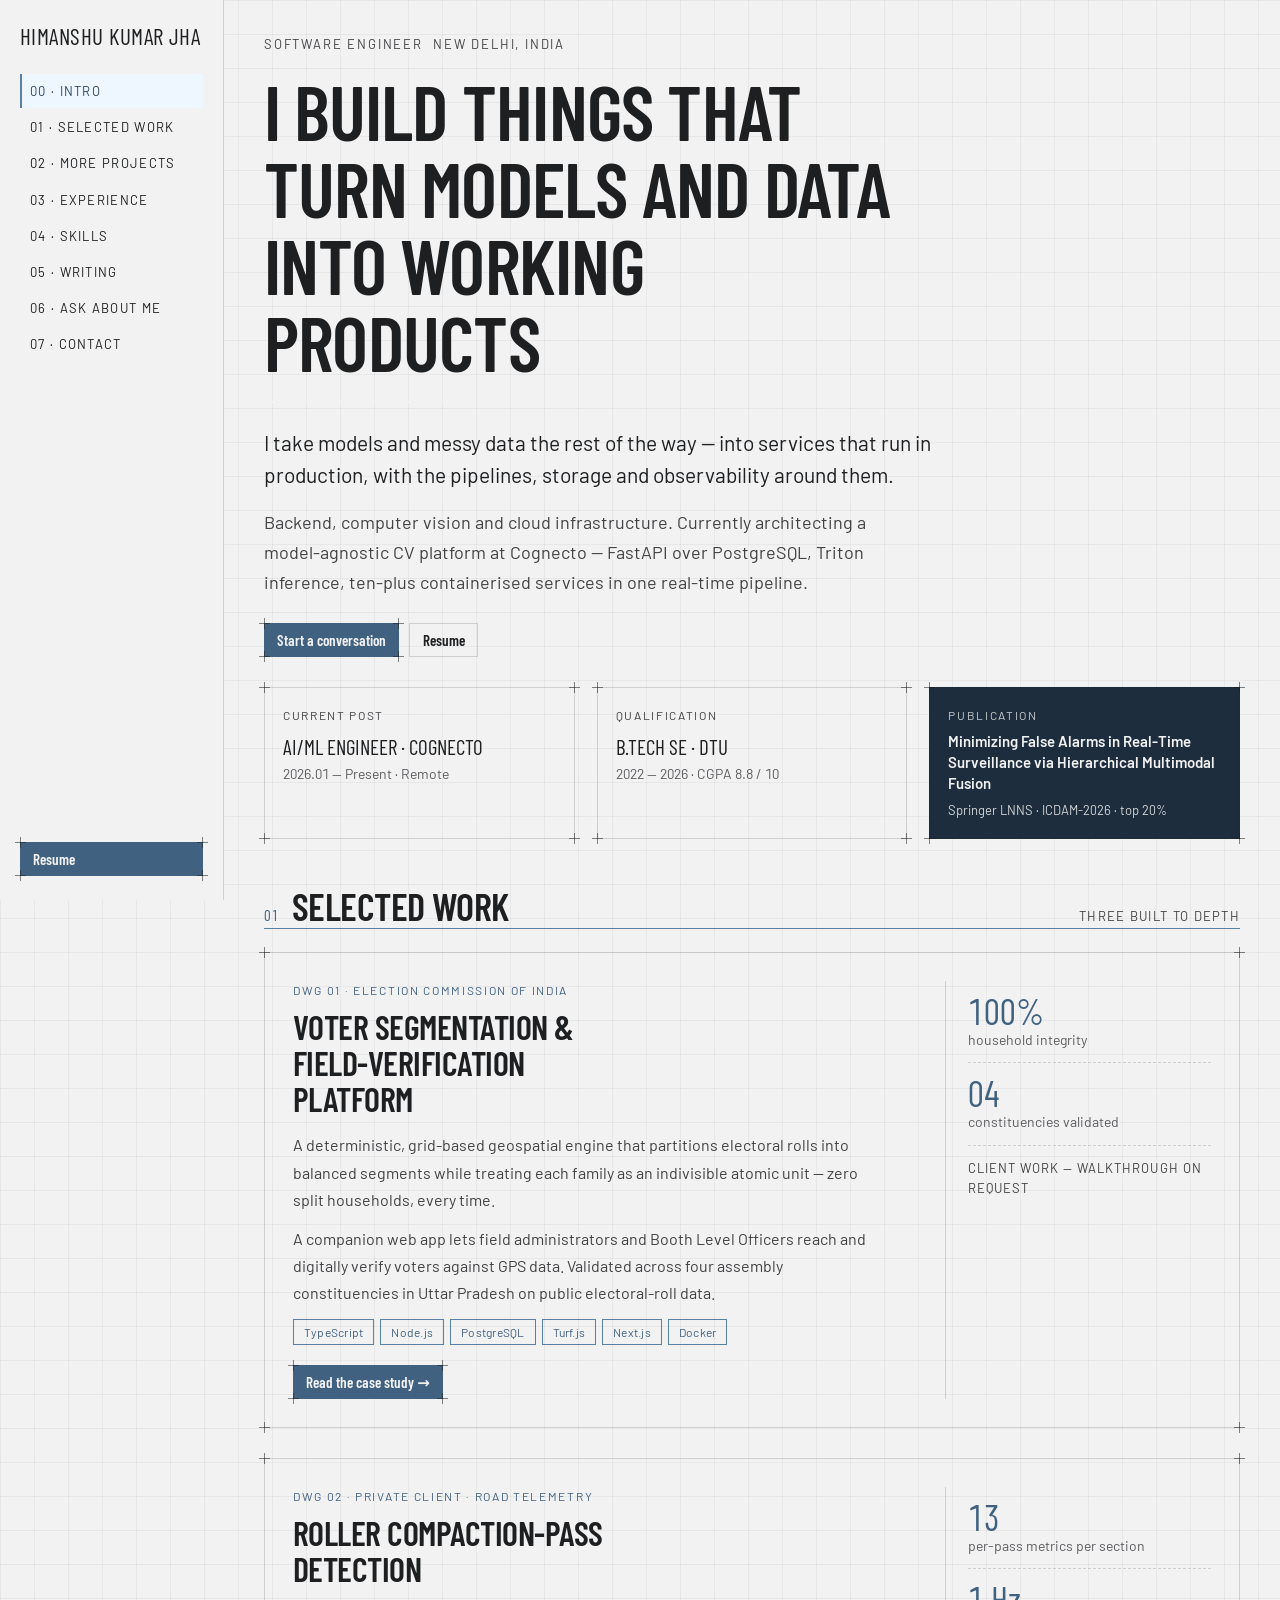
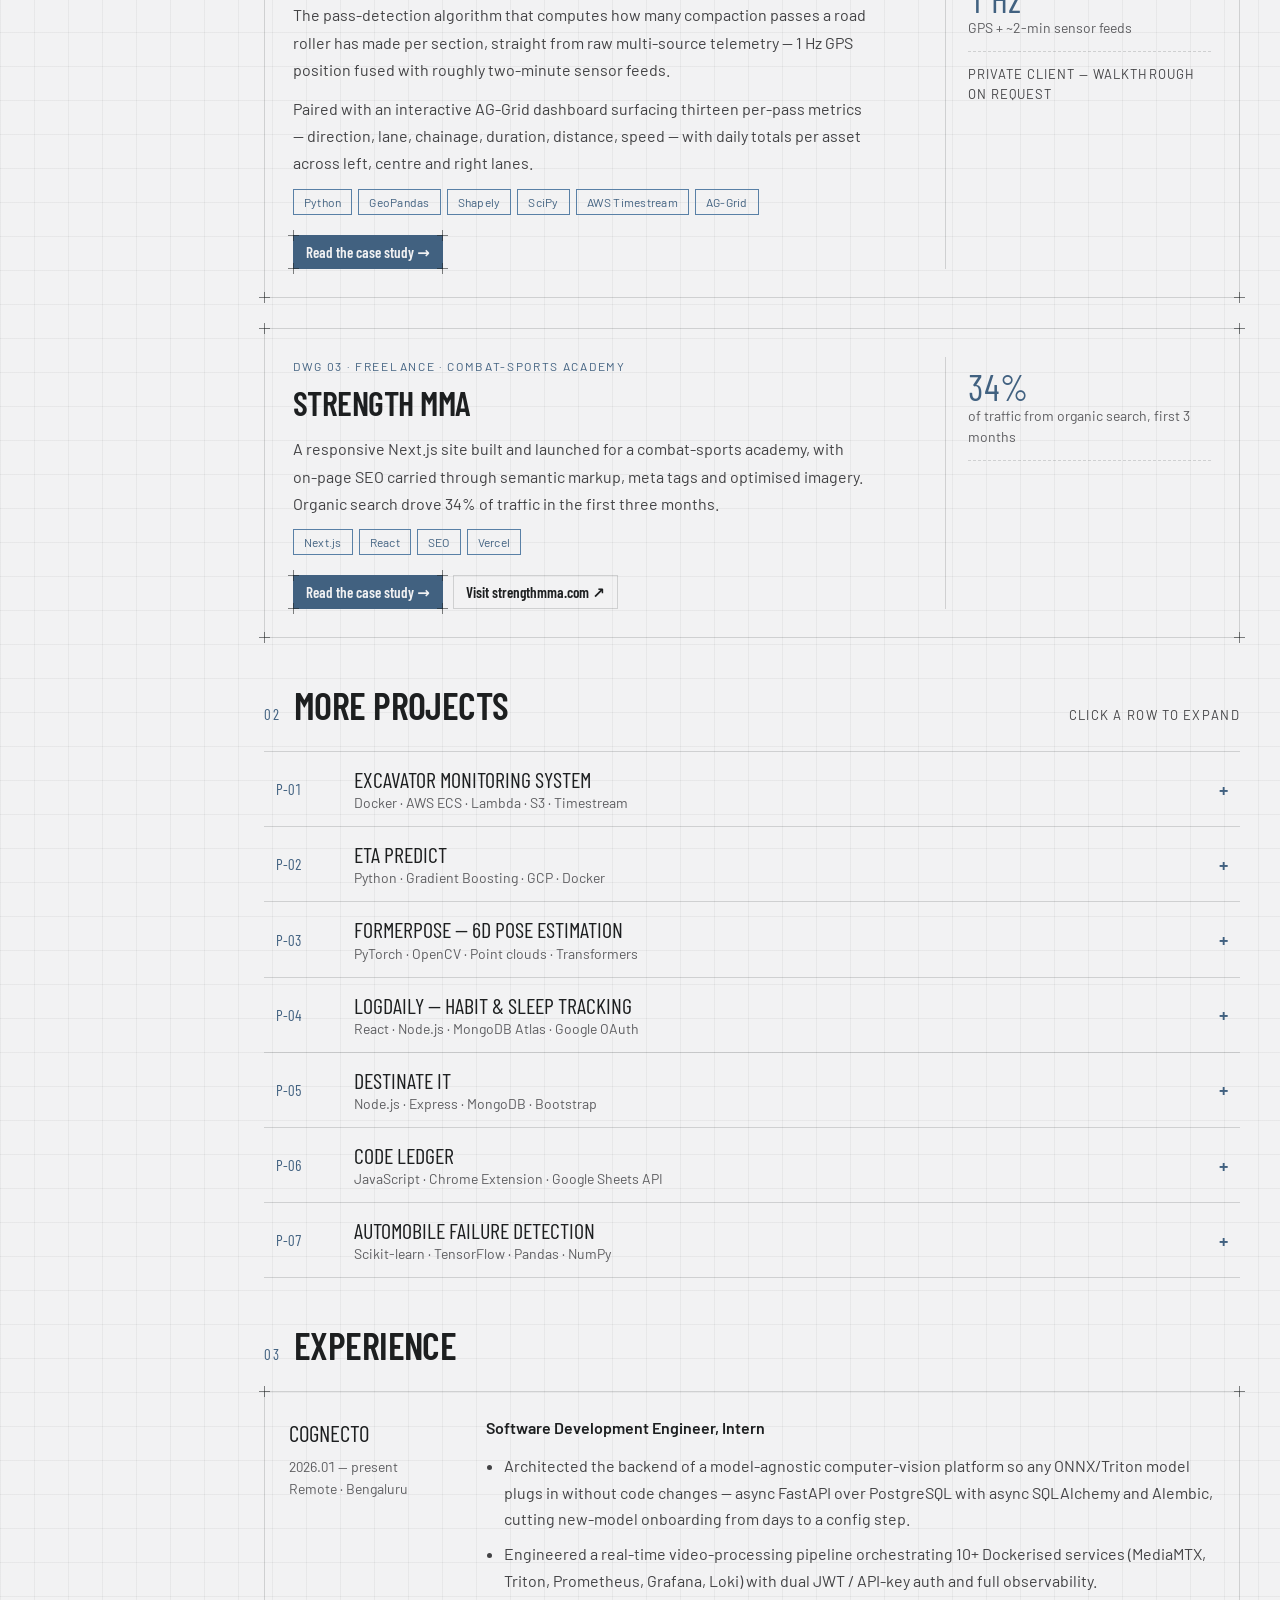
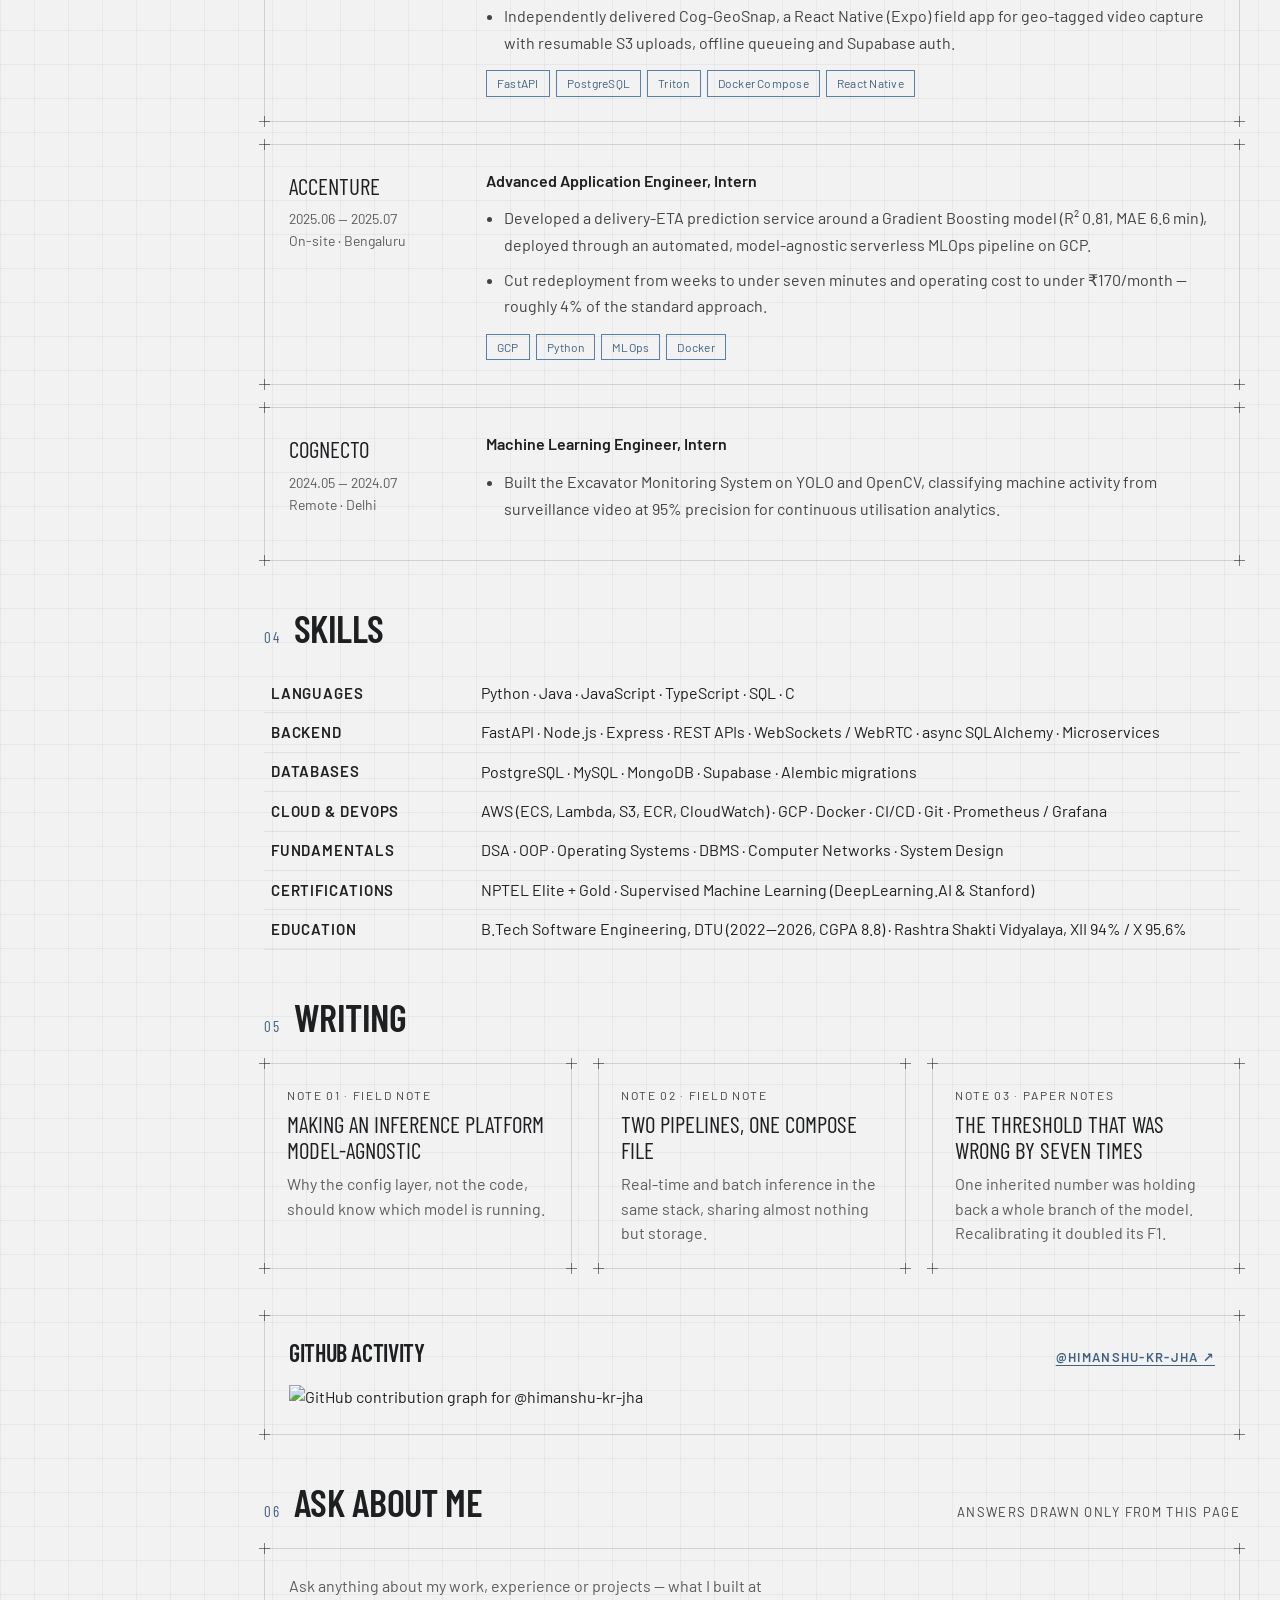
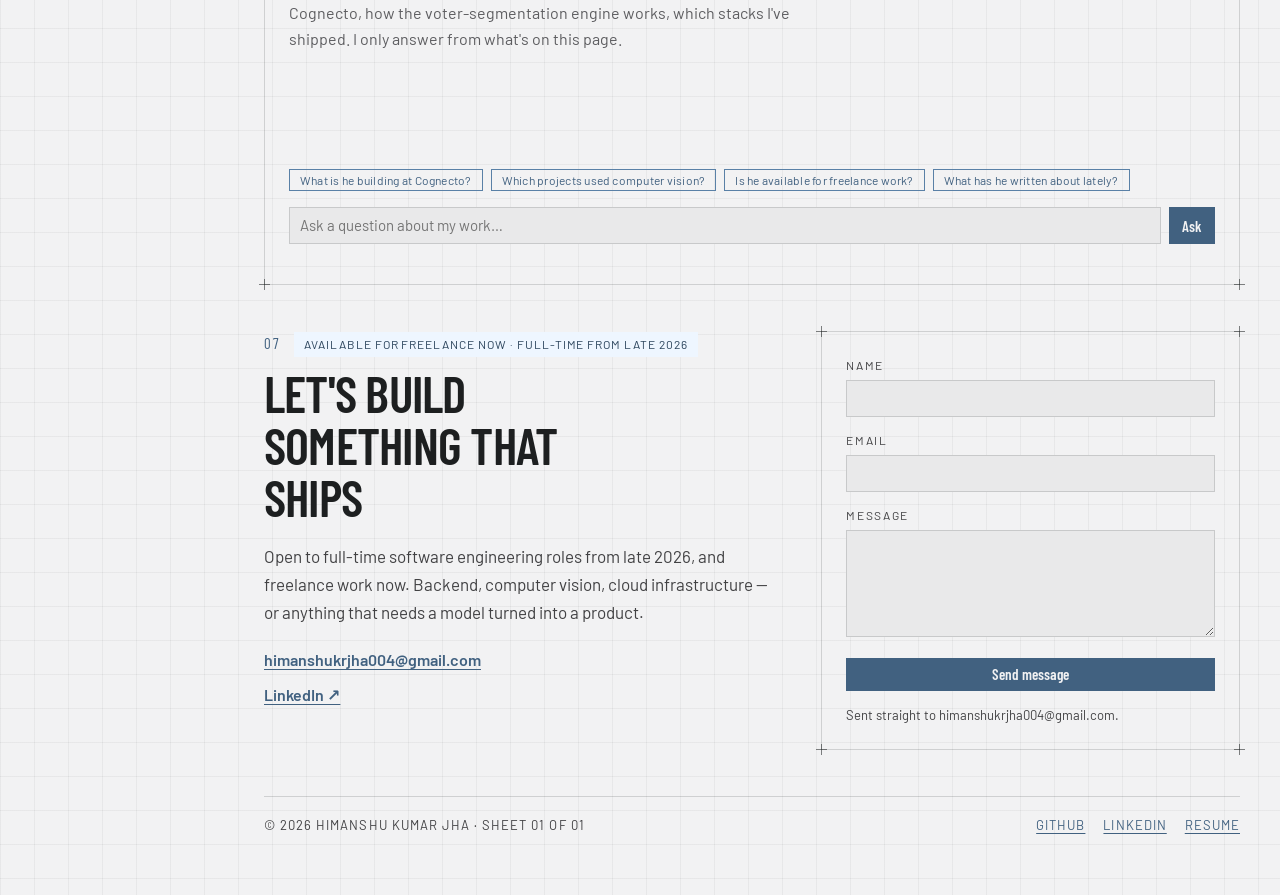
==== commit 1828de69: "fix: spell resume without accents, consistently Drops the accents from "Résumé" everywhere it is vis" ====
--- a/index.html
+++ b/index.html
@@ -11,7 +11,7 @@
   <meta property="og:type" content="website">
   <meta property="og:title" content="Himanshu Kumar Jha | Software Engineer">
   <meta property="og:description"
-    content="Backend, computer vision and cloud infrastructure. Selected work, experience, writing and a résumé.">
+    content="Backend, computer vision and cloud infrastructure. Selected work, experience, writing and a resume.">
   <meta property="og:url" content="https://himanshu-kr-jha.github.io/">
   <meta property="og:image"
     content="https://raw.githubusercontent.com/himanshu-kr-jha/portfolio-himanshu/refs/heads/main/thumbnail.png">
@@ -39,7 +39,7 @@
         <a href="#contact">07 · Contact</a>
       </nav>
       <a id="rail-resume" href="Himanshu-Kumar-Jha-Resume.pdf" target="_blank" rel="noopener"
-        class="btn btn-primary blueprint rail-foot">Résumé PDF<i class="corner tl"></i><i class="corner tr"></i><i
+        class="btn btn-primary blueprint rail-foot">Resume<i class="corner tl"></i><i class="corner tr"></i><i
           class="corner bl"></i><i class="corner br"></i></a>
     </aside>
 
@@ -47,7 +47,7 @@
 
       <noscript>
         <p class="noscript-note">This sheet draws itself from <code>assets/portfolio-data.js</code> in the browser.
-          Without JavaScript, the résumé PDF linked in the left rail carries the same content —
+          Without JavaScript, the resume linked in the left rail carries the same content —
           or write to himanshukrjha004@gmail.com.</p>
       </noscript>
 
@@ -61,7 +61,7 @@
           <a class="btn btn-primary blueprint" id="hero-mail" href="#">Start a conversation<i class="corner tl"></i><i
               class="corner tr"></i><i class="corner bl"></i><i class="corner br"></i></a>
           <a class="btn btn-secondary" id="hero-resume" href="Himanshu-Kumar-Jha-Resume.pdf" target="_blank"
-            rel="noopener">Résumé PDF</a>
+            rel="noopener">Resume</a>
         </div>
         <div class="hero-grid" id="hero-grid"></div>
       </section>
--- a/assets/blueprint.css
+++ b/assets/blueprint.css
@@ -111,24 +111,24 @@
 /* The UA rule for [hidden] is display:none at element specificity, so any
    class that sets display — .btn, .tag, .card — silently beats it. */
 [hidden] { display: none !important; }
-body { margin: 0; font-size: 15px; line-height: 1.55; font-weight: 400; }
+body { margin: 0; font-size: 1rem; line-height: 1.55; font-weight: 400; }
 h1, h2, h3, h4, h5, h6 {
   font-family: var(--font-heading); font-weight: var(--font-heading-weight);
   line-height: 1.12; letter-spacing: -0.015em; margin: 0 0 var(--space-2);
 }
-h1 { font-size: 42px; }
-h2 { font-size: 32px; }
-h3 { font-size: 25px; }
-h4 { font-size: 20px; }
-h5 { font-size: 16px; }
-h6 { font-size: 13px; }
+h1 { font-size: 2.625rem; }
+h2 { font-size: 2rem; }
+h3 { font-size: 1.5625rem; }
+h4 { font-size: 1.3125rem; }
+h5 { font-size: 1.0625rem; }
+h6 { font-size: 0.875rem; }
 h6 { letter-spacing: 0.08em; text-transform: uppercase; }
 p { margin: 0 0 var(--space-3); }
 a { color: var(--color-accent-700); text-underline-offset: 3px; }
 img { display: block; max-width: 100%; }
 figure { margin: 0; }
 figcaption {
-  font-size: 11px; margin-top: var(--space-1);
+  font-size: 0.75rem; margin-top: var(--space-1);
   color: color-mix(in srgb, var(--color-text) 55%, transparent);
 }
 .text-muted { color: color-mix(in srgb, var(--color-text) 55%, transparent); }
@@ -147,7 +147,7 @@
   display: inline-flex; align-items: center; justify-content: center; gap: 6px;
   cursor: pointer; text-decoration: none;
   font-family: var(--font-heading); font-weight: var(--font-heading-weight);
-  font-size: 14px; line-height: 1.2; color: var(--color-text);
+  font-size: 0.9375rem; line-height: 1.2; color: var(--color-text);
   background: transparent; border: 1px solid transparent;
   padding: var(--space-2) calc(var(--space-3) * 1.2);
   border-radius: var(--radius-md);
@@ -155,8 +155,8 @@
 .btn svg { display: block; }
 .btn:disabled { opacity: 0.45; cursor: not-allowed; }
 .btn-primary { background: var(--color-accent-700); color: var(--color-bg); }
-.btn-primary:hover { background: var(--color-accent-800); }
-.btn-primary:active { background: var(--color-accent-900); }
+.btn-primary:hover { background: var(--color-accent-800); color: var(--color-bg); }
+.btn-primary:active { background: var(--color-accent-900); color: var(--color-bg); }
 .btn-secondary { border-color: var(--color-divider); }
 .btn-secondary:hover { background: color-mix(in srgb, var(--color-text) 7%, transparent); }
 .btn-secondary:active { background: color-mix(in srgb, var(--color-text) 14%, transparent); }
@@ -168,19 +168,19 @@
 
 /* — forms — */
 .field > label {
-  display: block; font-size: 12px; margin-bottom: 5px;
+  display: block; font-size: 0.8125rem; margin-bottom: 5px;
   color: color-mix(in srgb, var(--color-text) 70%, transparent);
 }
 .input {
   width: 100%; min-height: 36px; padding: 6px 10px; font: inherit;
-  font-size: 14px; color: var(--color-text); caret-color: var(--color-accent);
+  font-size: 0.9375rem; color: var(--color-text); caret-color: var(--color-accent);
   background: var(--color-surface);
   border: 1px solid var(--color-divider); border-radius: var(--radius-md);
 }
 .input:hover { border-color: color-mix(in srgb, var(--color-text) 45%, transparent); }
 .input:focus-visible { border-color: var(--color-accent); outline-offset: 0; }
 textarea.input { min-height: 90px; resize: vertical; }
-.radio { display: inline-flex; align-items: center; gap: 8px; cursor: pointer; font-size: 14px; }
+.radio { display: inline-flex; align-items: center; gap: 8px; cursor: pointer; font-size: 0.9375rem; }
 .radio input, .seg-opt input {
   position: absolute; opacity: 0; width: 0; height: 0; pointer-events: none;
 }
@@ -200,7 +200,7 @@
 }
 .seg-opt {
   display: inline-flex; align-items: center; gap: 6px;
-  padding: 7px 12px; font-size: 13px; cursor: pointer;
+  padding: 7px 12px; font-size: 0.875rem; cursor: pointer;
 }
 .seg-opt + .seg-opt { border-left: 1px solid var(--color-divider); }
 .seg-opt:has(input:checked) { background: var(--color-accent); color: var(--color-bg); }
@@ -212,14 +212,14 @@
   display: flex; flex-direction: column; gap: var(--space-2);
   padding: var(--space-3); border-radius: var(--radius-md); background: var(--color-surface);
 }
-.card-kicker { font-size: 10px; letter-spacing: 0.1em; text-transform: uppercase; color: var(--color-accent-700); }
+.card-kicker { font-size: 0.75rem; letter-spacing: 0.1em; text-transform: uppercase; color: var(--color-accent-700); }
 .card-title {
   font-family: var(--font-heading); font-weight: var(--font-heading-weight);
-  font-size: 17px; line-height: 1.2;
-}
-.card-body { margin: 0; font-size: 13px; opacity: 0.8; flex: 1; }
+  font-size: 1.125rem; line-height: 1.2;
+}
+.card-body { margin: 0; font-size: 0.875rem; opacity: 0.8; flex: 1; }
 .card-meta {
-  display: flex; align-items: center; gap: 6px; font-size: 11px;
+  display: flex; align-items: center; gap: 6px; font-size: 0.75rem;
   color: color-mix(in srgb, var(--color-text) 50%, transparent);
 }
 .elev-sm { box-shadow: var(--shadow-sm); }
@@ -228,7 +228,7 @@
 
 /* — tags — */
 .tag {
-  display: inline-flex; align-items: center; font-size: 11px;
+  display: inline-flex; align-items: center; font-size: 0.75rem;
   letter-spacing: 0.02em; padding: 3px 10px;
   border-radius: calc(var(--radius-md) * 0.75);
 }
@@ -245,15 +245,15 @@
 }
 .nav-brand {
   font-family: var(--font-heading); font-weight: var(--font-heading-weight);
-  font-size: 18px; margin-right: auto;
-}
-.nav a { color: inherit; text-decoration: none; font-size: 14px; }
+  font-size: 1.1875rem; margin-right: auto;
+}
+.nav a { color: inherit; text-decoration: none; font-size: 0.9375rem; }
 .nav a:hover, .nav a[aria-current='page'] { color: var(--color-accent-700); }
 
 /* — tables — */
-.table { width: 100%; border-collapse: collapse; font-size: 14px; }
+.table { width: 100%; border-collapse: collapse; font-size: 1rem; }
 .table th {
-  text-align: left; font-size: 11px; letter-spacing: 0.08em; text-transform: uppercase;
+  text-align: left; font-size: 0.75rem; letter-spacing: 0.08em; text-transform: uppercase;
   color: color-mix(in srgb, var(--color-text) 60%, transparent);
   padding: var(--space-2); border-bottom: 1px solid var(--color-divider);
 }
@@ -276,9 +276,9 @@
 }
 .dialog-title {
   font-family: var(--font-heading); font-weight: var(--font-heading-weight);
-  font-size: 20px;
-}
-.dialog-body { font-size: 14px; opacity: 0.85; }
+  font-size: 1.3125rem;
+}
+.dialog-body { font-size: 0.9375rem; opacity: 0.85; }
 .dialog-actions { display: flex; justify-content: flex-end; gap: var(--space-2); margin-top: var(--space-2); }
 
 /* — blueprint frame: components are wireframe objects (see .blueprint
@@ -295,13 +295,46 @@
    above; no new colors, fonts or spacing values are invented here.
    ═══════════════════════════════════════════════════════════════════════ */
 
+/* Every type size below is rem, so it scales from this one value — and so a
+   reader who has set a larger default font in their browser actually gets it,
+   which px silently ignores. Raise this to enlarge the whole sheet. */
+html { font-size: 100%; }
 html { scroll-behavior: smooth; }
 body { background: var(--color-bg); color: var(--color-text); font-family: var(--font-body); }
 a { color: var(--color-accent-700); text-underline-offset: 3px; }
-a:hover { color: var(--color-accent-800); }
+/* Scoped away from .btn: a button carries its own colour pair, and this rule
+   outranks .btn-primary on specificity — it was repainting the label the exact
+   accent-800 that .btn-primary:hover paints behind it, so the text vanished. */
+a:not(.btn):hover { color: var(--color-accent-800); }
 
 @keyframes sheetIn { from { opacity: 0; transform: translateY(14px); } to { opacity: 1; transform: none; } }
 @keyframes scan { from { transform: translateX(-100%); } to { transform: translateX(100%); } }
+
+/* ── Scroll reveal ───────────────────────────────────────────────────────
+   The hidden state hangs off .reveal-ready, which assets/dom.js adds only
+   when it is going to drive the animation. No script, no class, nothing
+   hidden — the page renders exactly as it does now. */
+.reveal-ready [data-reveal] {
+  opacity: 0;
+  transform: translateY(22px);
+  transition:
+    opacity .6s cubic-bezier(.22, .61, .36, 1),
+    transform .6s cubic-bezier(.22, .61, .36, 1);
+  transition-delay: calc(var(--reveal-i, 0) * 65ms);
+}
+.reveal-ready [data-reveal].is-in { opacity: 1; transform: none; }
+
+/* A drafting sheet is drawn line by line, so section rules extend rather
+   than fade — the one flourish that belongs to this design specifically. */
+.reveal-ready .sec-head[data-reveal]::after,
+.reveal-ready .cs-section-head[data-reveal]::after {
+  content: ""; position: absolute; left: 0; bottom: -1px; height: 1px;
+  width: 0; background: var(--color-accent);
+  transition: width .9s cubic-bezier(.22, .61, .36, 1) .15s;
+}
+.reveal-ready .sec-head[data-reveal].is-in::after,
+.reveal-ready .cs-section-head[data-reveal].is-in::after { width: 100%; }
+.sec-head, .cs-section-head { position: relative; }
 
 @media (prefers-reduced-motion: reduce) {
   html { scroll-behavior: auto; }
@@ -318,15 +351,14 @@
   background-size: 34px 34px;
 }
 
-/* — the sheet: content column beside a fixed index rail. Capped at the rail
-     (200) plus the main column's own max-width (1180) and centred, so a wide
-     monitor gets even margins instead of everything shunted left. — */
+/* — the sheet: content column beside a fixed index rail, running the full
+     width of the display. Line length is held by the ch-based caps on the
+     prose itself, so the sheet can fill the screen without paragraphs
+     stretching past what is comfortable to read. — */
 .sheet {
   display: grid;
-  grid-template-columns: 200px minmax(0, 1fr);
+  grid-template-columns: 224px minmax(0, 1fr);
   min-height: 100vh;
-  max-width: 1380px;
-  margin-inline: auto;
 }
 
 .rail {
@@ -337,13 +369,13 @@
   background: var(--color-bg);
 }
 .rail-name {
-  font-family: var(--font-heading); font-size: 22px; line-height: 1.05;
+  font-family: var(--font-heading); font-size: 1.4375rem; line-height: 1.05;
   text-transform: uppercase; letter-spacing: .02em;
   color: var(--color-text); text-decoration: none;
 }
 .rail-nav { display: flex; flex-direction: column; gap: 2px; }
 .rail-nav a {
-  font-size: 12px; letter-spacing: .1em; text-transform: uppercase;
+  font-size: 0.8125rem; letter-spacing: .1em; text-transform: uppercase;
   color: var(--color-text); text-decoration: none;
   padding: 7px 8px; border-left: 2px solid transparent;
 }
@@ -357,31 +389,31 @@
   color: var(--color-accent-800);
 }
 .rail-spec { padding: 14px; }
-.rail-spec-label { font-size: 11px; letter-spacing: .14em; text-transform: uppercase; color: var(--color-neutral-800); margin-bottom: 6px; }
-.rail-spec-row { font-size: 13px; line-height: 1.6; color: var(--color-neutral-800); }
+.rail-spec-label { font-size: 0.75rem; letter-spacing: .14em; text-transform: uppercase; color: var(--color-neutral-800); margin-bottom: 6px; }
+.rail-spec-row { font-size: 0.875rem; line-height: 1.6; color: var(--color-neutral-800); }
 .rail-spec-row + .rail-spec-row { margin-top: 8px; }
 .rail-spec-row.is-num strong { font-variant-numeric: tabular-nums; }
 .rail-index { display: flex; flex-direction: column; gap: 2px; }
 .rail-index a {
-  font-size: 12px; line-height: 1.4; color: var(--color-text); text-decoration: none;
+  font-size: 0.8125rem; line-height: 1.4; color: var(--color-text); text-decoration: none;
   padding: 7px 8px; border-left: 2px solid transparent;
 }
 .rail-index a:hover { background: var(--color-accent-100); }
 .rail-index a.is-current { border-left-color: var(--color-accent); }
 .rail-foot { margin-top: auto; justify-content: flex-start; }
 
-.sheet-main { padding: 34px 40px 60px; max-width: 1180px; }
+.sheet-main { padding: 34px 40px 60px; }
 .section { margin-bottom: 46px; }
 
 /* — section headings — */
 .sec-head { display: flex; align-items: baseline; gap: 14px; margin-bottom: 24px; }
-.sec-num { font-family: var(--font-heading); font-size: 14px; color: var(--color-accent-700); letter-spacing: .1em; }
+.sec-num { font-family: var(--font-heading); font-size: 0.9375rem; color: var(--color-accent-700); letter-spacing: .1em; }
 .sec-head h2 {
-  font-family: var(--font-heading); font-size: clamp(26px, 3vw, 38px);
+  font-family: var(--font-heading); font-size: clamp(1.75rem, 3vw, 2.5rem);
   text-transform: uppercase; margin: 0;
 }
 .sec-note {
-  font-size: 12px; letter-spacing: .1em; text-transform: uppercase;
+  font-size: 0.8125rem; letter-spacing: .1em; text-transform: uppercase;
   color: var(--color-neutral-800); margin-left: auto;
 }
 
@@ -389,11 +421,11 @@
 #hero { animation: sheetIn .6s ease both; }
 .hero-kicker {
   display: flex; gap: 10px; align-items: center; flex-wrap: wrap;
-  font-size: 12px; letter-spacing: .14em; text-transform: uppercase;
+  font-size: 0.8125rem; letter-spacing: .14em; text-transform: uppercase;
   color: var(--color-neutral-800); margin-bottom: 18px;
 }
 .hero-title {
-  font-family: var(--font-heading); font-size: clamp(38px, 6vw, 84px); line-height: 1;
+  font-family: var(--font-heading); font-size: clamp(2.5rem, 6vw, 5.25rem); line-height: 1;
   text-transform: uppercase; letter-spacing: -.01em; margin: 0 0 22px; max-width: 18ch;
 }
 .hero-rule {
@@ -404,44 +436,44 @@
 /* The one line that tells a recruiter and a client, in the same breath, what
    this person does for someone. Sits above the detail, weighted heavier. */
 .hero-pitch {
-  font-size: 20px; line-height: 1.5; max-width: 58ch;
+  font-size: 1.3125rem; line-height: 1.5; max-width: 58ch;
   color: var(--color-text); margin: 0 0 18px; text-wrap: pretty;
 }
-.hero-summary { font-size: 17px; line-height: 1.65; max-width: 66ch; color: var(--color-neutral-800); margin: 0 0 26px; }
+.hero-summary { font-size: 1.125rem; line-height: 1.65; max-width: 66ch; color: var(--color-neutral-800); margin: 0 0 26px; }
 .hero-actions { display: flex; gap: 10px; flex-wrap: wrap; margin-bottom: 30px; }
 .hero-grid { display: grid; grid-template-columns: repeat(auto-fit, minmax(210px, 1fr)); gap: 22px; }
 
 .spec-card { padding: 18px; }
-.spec-label { font-size: 11px; letter-spacing: .14em; text-transform: uppercase; color: var(--color-neutral-800); margin-bottom: 6px; }
-.spec-title { font-family: var(--font-heading); font-size: 20px; text-transform: uppercase; }
-.spec-meta { font-size: 13px; color: var(--color-neutral-700); font-variant-numeric: tabular-nums; }
+.spec-label { font-size: 0.75rem; letter-spacing: .14em; text-transform: uppercase; color: var(--color-neutral-800); margin-bottom: 6px; }
+.spec-title { font-family: var(--font-heading); font-size: 1.3125rem; text-transform: uppercase; }
+.spec-meta { font-size: 0.875rem; color: var(--color-neutral-700); font-variant-numeric: tabular-nums; }
 .spec-card.is-pub { background: var(--color-accent-900); color: var(--color-bg); }
 .spec-card.is-pub .spec-label { color: inherit; opacity: .8; }
-.spec-card.is-pub .spec-title { font-family: var(--font-body); font-size: 14px; line-height: 1.4; font-weight: 600; text-transform: none; }
-.spec-card.is-pub .spec-meta { color: inherit; font-size: 12px; margin-top: 6px; opacity: .85; }
+.spec-card.is-pub .spec-title { font-family: var(--font-body); font-size: 0.9375rem; line-height: 1.4; font-weight: 600; text-transform: none; }
+.spec-card.is-pub .spec-meta { color: inherit; font-size: 0.8125rem; margin-top: 6px; opacity: .85; }
 
 /* — 01 · selected work — */
 .hero-project {
   padding: 28px; margin-bottom: 30px;
   display: grid; grid-template-columns: minmax(0, 1.4fr) minmax(200px, .6fr); gap: 30px;
 }
-.hp-kicker { font-size: 11px; letter-spacing: .14em; text-transform: uppercase; color: var(--color-accent-700); margin-bottom: 10px; }
+.hp-kicker { font-size: 0.75rem; letter-spacing: .14em; text-transform: uppercase; color: var(--color-accent-700); margin-bottom: 10px; }
 .hp-title {
-  font-family: var(--font-heading); font-size: clamp(24px, 2.8vw, 34px);
+  font-family: var(--font-heading); font-size: clamp(1.5rem, 2.8vw, 2.125rem);
   text-transform: uppercase; line-height: 1.06; margin: 0 0 14px; max-width: 22ch;
 }
-.hp-para { font-size: 15px; line-height: 1.7; color: var(--color-neutral-800); margin: 0 0 12px; max-width: 64ch; }
+.hp-para { font-size: 1rem; line-height: 1.7; color: var(--color-neutral-800); margin: 0 0 12px; max-width: 64ch; }
 .hp-tags { display: flex; gap: 6px; flex-wrap: wrap; margin-top: 8px; }
 .hp-actions { display: flex; gap: 10px; flex-wrap: wrap; margin-top: 20px; }
 .hp-actions .btn { justify-content: flex-start; }
 .hp-side { display: flex; flex-direction: column; border-left: 1px solid var(--color-divider); padding-left: 22px; }
 .hp-metric { padding: 12px 0; border-bottom: 1px dashed var(--color-divider); }
 .hp-metric-value {
-  font-family: var(--font-heading); font-size: 36px; line-height: 1;
+  font-family: var(--font-heading); font-size: 2.25rem; line-height: 1;
   color: var(--color-accent-700); font-variant-numeric: tabular-nums;
 }
-.hp-metric-label { font-size: 13px; color: var(--color-neutral-700); }
-.hp-note { padding: 12px 0; font-size: 12px; letter-spacing: .08em; text-transform: uppercase; color: var(--color-neutral-800); }
+.hp-metric-label { font-size: 0.875rem; color: var(--color-neutral-700); }
+.hp-note { padding: 12px 0; font-size: 0.8125rem; letter-spacing: .08em; text-transform: uppercase; color: var(--color-neutral-800); }
 
 /* — 02 · more projects — */
 .rows { border-top: 1px solid var(--color-divider); }
@@ -453,31 +485,31 @@
   background: transparent; border: 0; padding: 15px 12px; cursor: pointer;
   font-family: var(--font-body); color: var(--color-text);
 }
-.row-num { font-family: var(--font-heading); font-size: 14px; color: var(--color-accent-700); font-variant-numeric: tabular-nums; }
+.row-num { font-family: var(--font-heading); font-size: 0.9375rem; color: var(--color-accent-700); font-variant-numeric: tabular-nums; }
 .row-titles { display: flex; flex-direction: column; gap: 3px; }
-.row-title { font-family: var(--font-heading); font-size: 21px; text-transform: uppercase; line-height: 1.1; }
-.row-stack { font-size: 13px; color: var(--color-neutral-700); }
-.row-sign { font-size: 18px; color: var(--color-accent-700); font-weight: 600; }
+.row-title { font-family: var(--font-heading); font-size: 1.375rem; text-transform: uppercase; line-height: 1.1; }
+.row-stack { font-size: 0.875rem; color: var(--color-neutral-700); }
+.row-sign { font-size: 1.1875rem; color: var(--color-accent-700); font-weight: 600; }
 .row-panel {
   max-height: 0; opacity: 0; overflow: hidden;
   transition: max-height .34s cubic-bezier(.22, .61, .36, 1), opacity .26s ease;
 }
 .row-panel-inner { display: grid; grid-template-columns: 60px minmax(0, 1fr); gap: 18px; padding: 0 12px 20px; }
-.row-detail { font-size: 15px; line-height: 1.7; max-width: 72ch; color: var(--color-neutral-800); margin: 0 0 12px; }
+.row-detail { font-size: 1rem; line-height: 1.7; max-width: 72ch; color: var(--color-neutral-800); margin: 0 0 12px; }
 .row-links { display: flex; gap: 14px; align-items: center; flex-wrap: wrap; }
-.row-links a { font-size: 12px; font-weight: 600; letter-spacing: .08em; text-transform: uppercase; }
+.row-links a { font-size: 0.8125rem; font-weight: 600; letter-spacing: .08em; text-transform: uppercase; }
 
 /* — 03 · experience — */
 .exp-list { display: flex; flex-direction: column; gap: 22px; }
 .exp { padding: 24px; display: grid; grid-template-columns: minmax(170px, .38fr) minmax(0, 1.62fr); gap: 26px; }
-.exp-org { font-family: var(--font-heading); font-size: 22px; text-transform: uppercase; }
-.exp-period { font-size: 13px; color: var(--color-neutral-700); font-variant-numeric: tabular-nums; margin-top: 4px; }
-.exp-place { font-size: 13px; color: var(--color-neutral-700); }
-.exp-role { font-size: 15px; font-weight: 600; margin-bottom: 12px; }
+.exp-org { font-family: var(--font-heading); font-size: 1.4375rem; text-transform: uppercase; }
+.exp-period { font-size: 0.875rem; color: var(--color-neutral-700); font-variant-numeric: tabular-nums; margin-top: 4px; }
+.exp-place { font-size: 0.875rem; color: var(--color-neutral-700); }
+.exp-role { font-size: 1rem; font-weight: 600; margin-bottom: 12px; }
 .exp-bullets {
   margin: 0 0 14px; padding-left: 18px;
   display: flex; flex-direction: column; gap: 9px;
-  font-size: 15px; line-height: 1.65; color: var(--color-neutral-800);
+  font-size: 1rem; line-height: 1.65; color: var(--color-neutral-800);
 }
 .exp-tags { display: flex; gap: 6px; flex-wrap: wrap; }
 
@@ -485,22 +517,22 @@
 .specs-table { width: 100%; }
 .specs-table td:first-child {
   width: 210px; font-weight: 600; text-transform: uppercase;
-  letter-spacing: .06em; font-size: 13px;
+  letter-spacing: .06em; font-size: 0.9375rem;
 }
 
 /* — 05 · writing — */
 .notes-grid { display: grid; grid-template-columns: repeat(auto-fit, minmax(280px, 1fr)); gap: 26px; }
 .note-card { padding: 22px; text-decoration: none; color: var(--color-text); display: flex; flex-direction: column; gap: 8px; }
 .note-card:hover { background: var(--color-accent-100); color: var(--color-text); }
-.note-label { font-size: 11px; letter-spacing: .14em; text-transform: uppercase; color: var(--color-neutral-800); }
-.note-title { font-family: var(--font-heading); font-size: 22px; text-transform: uppercase; line-height: 1.12; }
-.note-summary { font-size: 14px; color: var(--color-neutral-700); }
+.note-label { font-size: 0.75rem; letter-spacing: .14em; text-transform: uppercase; color: var(--color-neutral-800); }
+.note-title { font-family: var(--font-heading); font-size: 1.4375rem; text-transform: uppercase; line-height: 1.12; }
+.note-summary { font-size: 1rem; color: var(--color-neutral-700); }
 
 /* — github plate — */
 .gh-plate { padding: 24px; }
 .gh-head { display: flex; justify-content: space-between; align-items: baseline; gap: 18px; flex-wrap: wrap; margin-bottom: 18px; }
-.gh-head h2 { font-family: var(--font-heading); font-size: 24px; text-transform: uppercase; margin: 0; }
-.gh-head a { font-size: 12px; letter-spacing: .1em; text-transform: uppercase; font-weight: 600; }
+.gh-head h2 { font-family: var(--font-heading); font-size: 1.5rem; text-transform: uppercase; margin: 0; }
+.gh-head a { font-size: 0.8125rem; letter-spacing: .1em; text-transform: uppercase; font-weight: 600; }
 .gh-chart { width: 100%; }
 
 /* — 06 · ask about me — */
@@ -509,23 +541,23 @@
   min-height: 180px; max-height: 420px; overflow-y: auto;
   display: flex; flex-direction: column; gap: 14px; padding-right: 4px;
 }
-.ask-empty { font-size: 15px; line-height: 1.65; color: var(--color-neutral-700); max-width: 60ch; }
+.ask-empty { font-size: 1rem; line-height: 1.65; color: var(--color-neutral-700); max-width: 60ch; }
 .msg { display: flex; flex-direction: column; gap: 5px; max-width: 80%; }
-.msg-who { font-size: 11px; letter-spacing: .14em; text-transform: uppercase; color: var(--color-neutral-800); }
+.msg-who { font-size: 0.75rem; letter-spacing: .14em; text-transform: uppercase; color: var(--color-neutral-800); }
 .msg-body {
-  font-size: 15px; line-height: 1.65; padding: 12px 14px;
+  font-size: 1rem; line-height: 1.65; padding: 12px 14px;
   border: 1px solid var(--color-divider); color: var(--color-text);
   white-space: pre-wrap; background: transparent;
 }
 .msg.is-user { align-self: flex-end; }
 .msg.is-user .msg-body { background: var(--color-accent-100); }
 .msg.is-bot { align-self: flex-start; }
-.ask-thinking { font-size: 12px; letter-spacing: .14em; text-transform: uppercase; color: var(--color-accent-700); }
+.ask-thinking { font-size: 0.8125rem; letter-spacing: .14em; text-transform: uppercase; color: var(--color-accent-700); }
 .ask-chips { display: flex; gap: 8px; flex-wrap: wrap; }
 .ask-chip { cursor: pointer; font-family: var(--font-body); background: transparent; }
 .ask-chip:hover { background: var(--color-accent-100); }
 .ask-form { display: grid; grid-template-columns: minmax(0, 1fr) auto; gap: 8px; }
-.ask-note { font-size: 12px; color: var(--color-neutral-800); }
+.ask-note { font-size: 0.8125rem; color: var(--color-neutral-800); }
 
 /* — 07 · contact — */
 .contact { display: grid; grid-template-columns: minmax(0, 1fr) minmax(300px, .8fr); gap: 34px; align-items: start; }
@@ -534,15 +566,15 @@
   letter-spacing: .08em; text-transform: uppercase;
 }
 .contact h2 {
-  font-family: var(--font-heading); font-size: clamp(30px, 4vw, 56px);
+  font-family: var(--font-heading); font-size: clamp(2rem, 4vw, 3.5rem);
   text-transform: uppercase; line-height: 1.02; margin: 10px 0 18px; max-width: 15ch;
 }
-.contact-body { font-size: 16px; line-height: 1.65; max-width: 52ch; color: var(--color-neutral-800); margin: 0 0 22px; }
-.contact-links { display: flex; flex-direction: column; gap: 5px; font-size: 15px; font-weight: 600; }
+.contact-body { font-size: 1.0625rem; line-height: 1.65; max-width: 52ch; color: var(--color-neutral-800); margin: 0 0 22px; }
+.contact-links { display: flex; flex-direction: column; gap: 5px; font-size: 1rem; font-weight: 600; }
 .contact-form { padding: 24px; display: flex; flex-direction: column; gap: 14px; }
 .contact-form label { display: flex; flex-direction: column; gap: 5px; }
-.contact-form label > span { font-size: 11px; letter-spacing: .14em; text-transform: uppercase; color: var(--color-neutral-800); }
-.form-note { font-size: 12px; color: var(--color-neutral-800); }
+.contact-form label > span { font-size: 0.75rem; letter-spacing: .14em; text-transform: uppercase; color: var(--color-neutral-800); }
+.form-note { font-size: 0.8125rem; color: var(--color-neutral-800); }
 /* Honeypot. Parked off-canvas in both axes rather than display:none, and
    aria-hidden in the markup so a screen-reader user is never offered it. */
 .botcheck {
@@ -554,7 +586,7 @@
 .sheet-foot {
   margin-top: 46px; padding-top: 18px; border-top: 1px solid var(--color-divider);
   display: flex; justify-content: space-between; gap: 16px; flex-wrap: wrap;
-  font-size: 12px; letter-spacing: .08em; text-transform: uppercase; color: var(--color-neutral-800);
+  font-size: 0.8125rem; letter-spacing: .08em; text-transform: uppercase; color: var(--color-neutral-800);
 }
 .sheet-foot nav { display: flex; gap: 18px; flex-wrap: wrap; }
 
@@ -565,10 +597,10 @@
 }
 .cs-metric { padding: 18px; }
 .cs-metric-value {
-  font-family: var(--font-heading); font-size: 40px; line-height: 1;
+  font-family: var(--font-heading); font-size: 2.5rem; line-height: 1;
   color: var(--color-accent-700); font-variant-numeric: tabular-nums;
 }
-.cs-metric-label { font-size: 13px; color: var(--color-neutral-700); margin-top: 4px; }
+.cs-metric-label { font-size: 0.875rem; color: var(--color-neutral-700); margin-top: 4px; }
 
 .cs-section { margin-bottom: 34px; }
 .cs-section-head {
@@ -577,24 +609,24 @@
   border-bottom: 1px solid var(--color-divider);
 }
 .cs-section-num {
-  font-family: var(--font-heading); font-size: 13px;
+  font-family: var(--font-heading); font-size: 0.875rem;
   color: var(--color-accent-700); letter-spacing: .1em; font-variant-numeric: tabular-nums;
 }
 .cs-section-title {
-  font-family: var(--font-heading); font-size: 24px;
+  font-family: var(--font-heading); font-size: 1.5rem;
   text-transform: uppercase; letter-spacing: .01em; margin: 0;
 }
-.cs-section p { font-size: 17px; line-height: 1.75; margin: 0 0 18px; }
+.cs-section p { font-size: 1.125rem; line-height: 1.75; margin: 0 0 18px; }
 .cs-bullets {
   margin: 0 0 18px; padding-left: 20px;
   display: flex; flex-direction: column; gap: 11px;
-  font-size: 16px; line-height: 1.7; color: var(--color-neutral-800);
+  font-size: 1.0625rem; line-height: 1.7; color: var(--color-neutral-800);
 }
 
 /* — the note sheet (blog.html) — */
-.note-main { padding: 34px 40px 60px; max-width: 1000px; }
+.note-main { padding: 34px 40px 60px; max-width: 92ch; }
 .note-meta {
-  font-size: 12px; letter-spacing: .14em; text-transform: uppercase;
+  font-size: 0.8125rem; letter-spacing: .14em; text-transform: uppercase;
   color: var(--color-neutral-800); margin-bottom: 16px;
   display: flex; gap: 12px; flex-wrap: wrap;
 }
@@ -602,24 +634,36 @@
    is dropped to keep the pinned bar slim. Hidden wherever the plate shows. */
 .meta-mobile { display: none; }
 .note-h1 {
-  font-family: var(--font-heading); font-size: clamp(34px, 5.2vw, 72px);
+  font-family: var(--font-heading); font-size: clamp(2.125rem, 5.2vw, 4.5rem);
   text-transform: uppercase; line-height: 1; margin: 0 0 20px; max-width: 20ch;
 }
 .note-rule { height: 2px; background: var(--color-accent); width: 180px; margin-bottom: 22px; }
-.note-lede { font-size: 19px; line-height: 1.6; max-width: 60ch; color: var(--color-neutral-800); margin: 0 0 22px; text-wrap: pretty; }
+.note-lede { font-size: 1.25rem; line-height: 1.6; max-width: 60ch; color: var(--color-neutral-800); margin: 0 0 22px; text-wrap: pretty; }
 .note-tags { display: flex; gap: 6px; flex-wrap: wrap; margin-bottom: 34px; }
 .note-body { max-width: 72ch; }
-.note-body p { font-size: 17px; line-height: 1.75; margin: 0 0 22px; }
+.note-body p { font-size: 1.125rem; line-height: 1.75; margin: 0 0 22px; }
 .note-actions {
   border-top: 1px solid var(--color-divider); padding-top: 22px; margin-top: 14px;
   display: flex; gap: 12px; flex-wrap: wrap;
 }
 .note-actions .btn { justify-content: flex-start; }
+/* The address in plain text under the button. A mailto: does nothing at all
+   for a visitor with no mail app configured, and without this they have no
+   way to reach him from the page they are actually on. */
+.mail-fallback {
+  margin: 14px 0 0; font-size: 0.875rem; color: var(--color-neutral-800);
+}
 
 /* — no-JS fallback — */
 .noscript-note {
-  margin: 0; padding: 14px 18px; font-size: 14px; line-height: 1.6;
+  margin: 0; padding: 14px 18px; font-size: 0.9375rem; line-height: 1.6;
   border: 1px solid var(--color-accent); background: var(--color-accent-100); color: var(--color-accent-800);
+}
+
+/* Wide displays: the column is full-bleed now, so give the edges more air. */
+@media (min-width: 1600px) {
+  .sheet-main { padding: 40px 64px 72px; }
+  .sheet { grid-template-columns: 260px minmax(0, 1fr); }
 }
 
 /* ── Responsive: the rail unpins and the two-column plates stack ────────── */
@@ -645,7 +689,7 @@
     background: var(--color-bg);
   }
   .rail > :first-child { flex: 1 1 auto; }
-  .rail-name { font-size: 19px; }
+  .rail-name { font-size: 1.25rem; }
   /* The case/blog rails break the name over two lines, which costs a row on a
      bar that is now pinned. One line across the top instead. */
   .rail-name br { display: none; }
@@ -691,6 +735,10 @@
   .row-links a, .gh-head a, .contact-links a, .sheet-foot a, .note-summary + a {
     display: inline-flex; align-items: center; min-height: 44px;
   }
+  /* This one sits inside a sentence, so it can't become a flex box without
+     breaking the line. Padding grows the touch target and the negative margin
+     gives the space back to the layout, leaving the text exactly where it was. */
+  .mail-fallback a { padding-block: 11px; margin-block: -11px; }
 
   .sheet-main, .note-main { padding: 26px 22px 48px; }
   .exp { grid-template-columns: minmax(0, 1fr); gap: 14px; padding: 20px; }
@@ -705,7 +753,7 @@
 
 @media (max-width: 860px) {
   .contact-availability { margin-left: 0; margin-top: 10px; }
-  .cs-section p { font-size: 16px; }
+  .cs-section p { font-size: 1.0625rem; }
 }
 
 @media (max-width: 520px) {
@@ -714,7 +762,7 @@
   .hero-project { padding: 20px; }
   .ask-panel, .gh-plate, .contact-form { padding: 18px; }
   .ask-form { grid-template-columns: minmax(0, 1fr); }
-  .hero-pitch { font-size: 18px; }
+  .hero-pitch { font-size: 1.1875rem; }
   .hero-actions .btn, .hp-actions .btn { flex: 1 1 auto; justify-content: center; }
-  .cs-section-title { font-size: 21px; }
-}
+  .cs-section-title { font-size: 1.375rem; }
+}
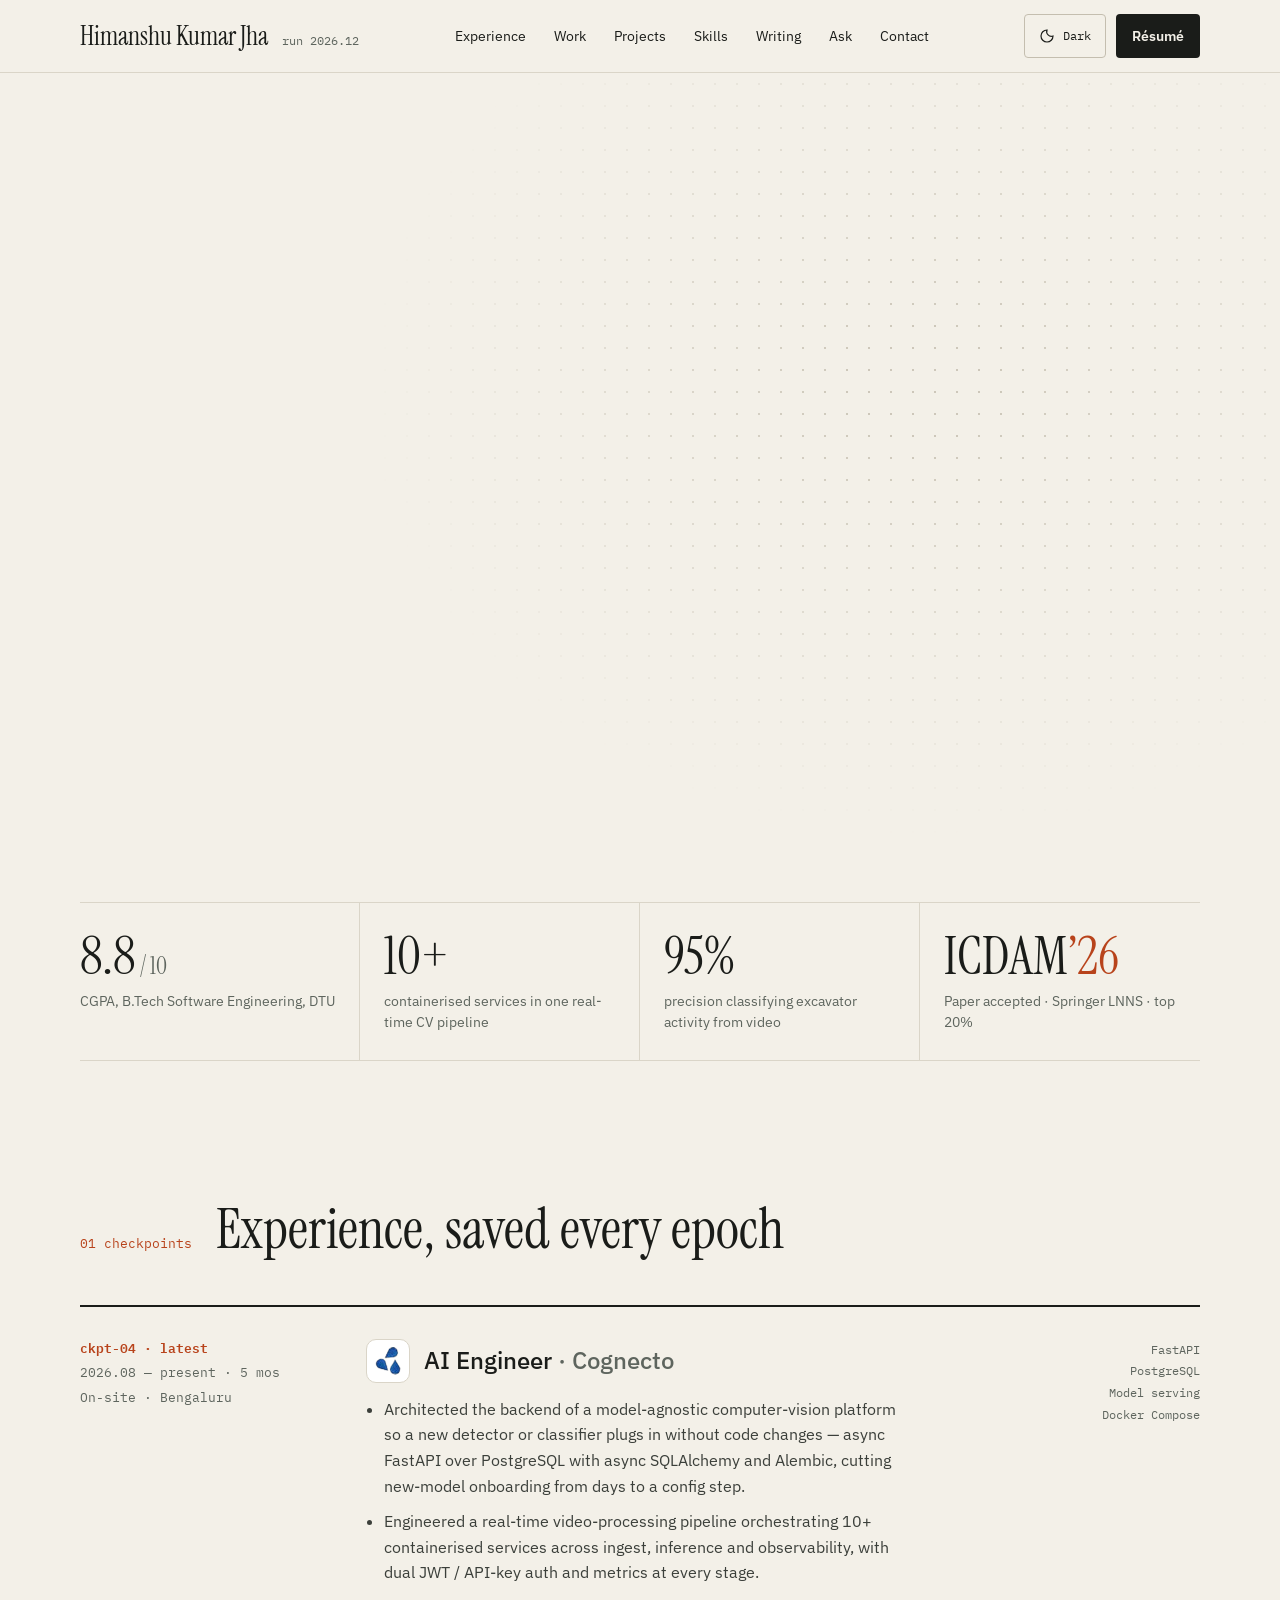
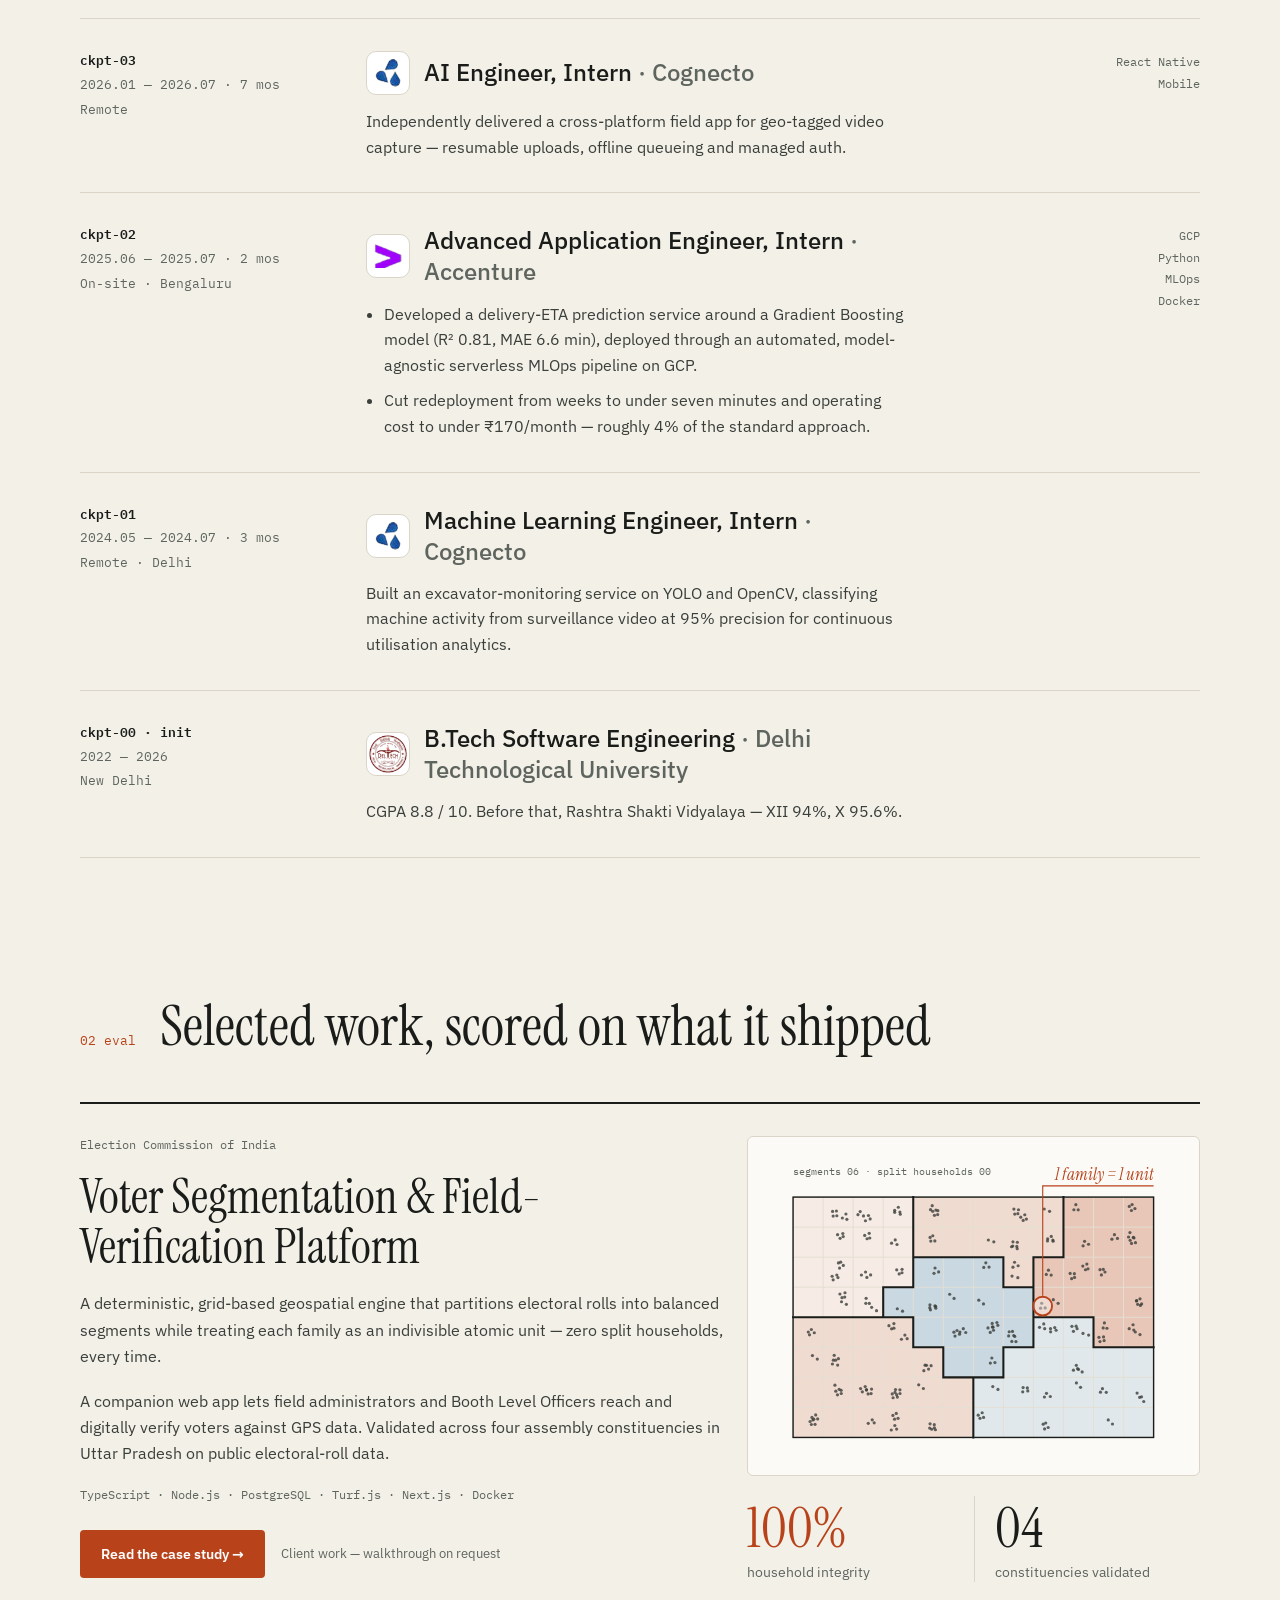
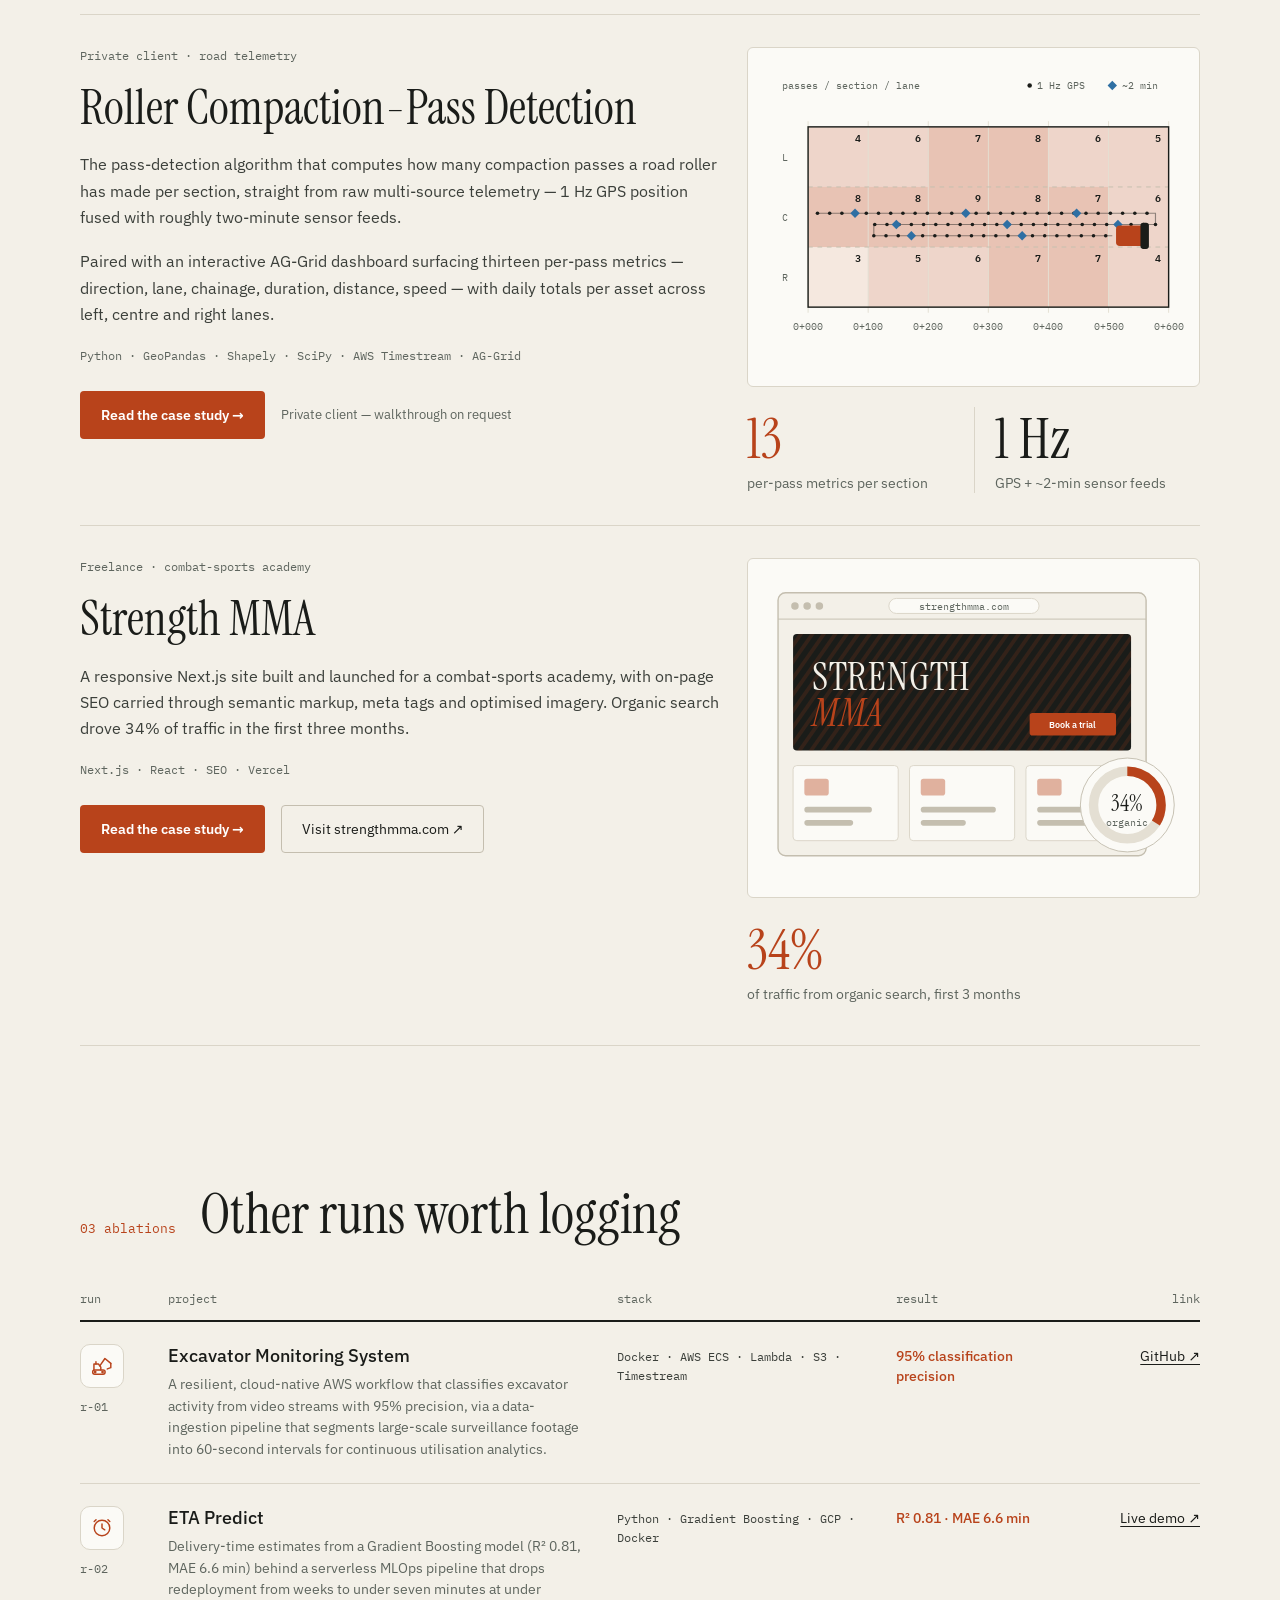
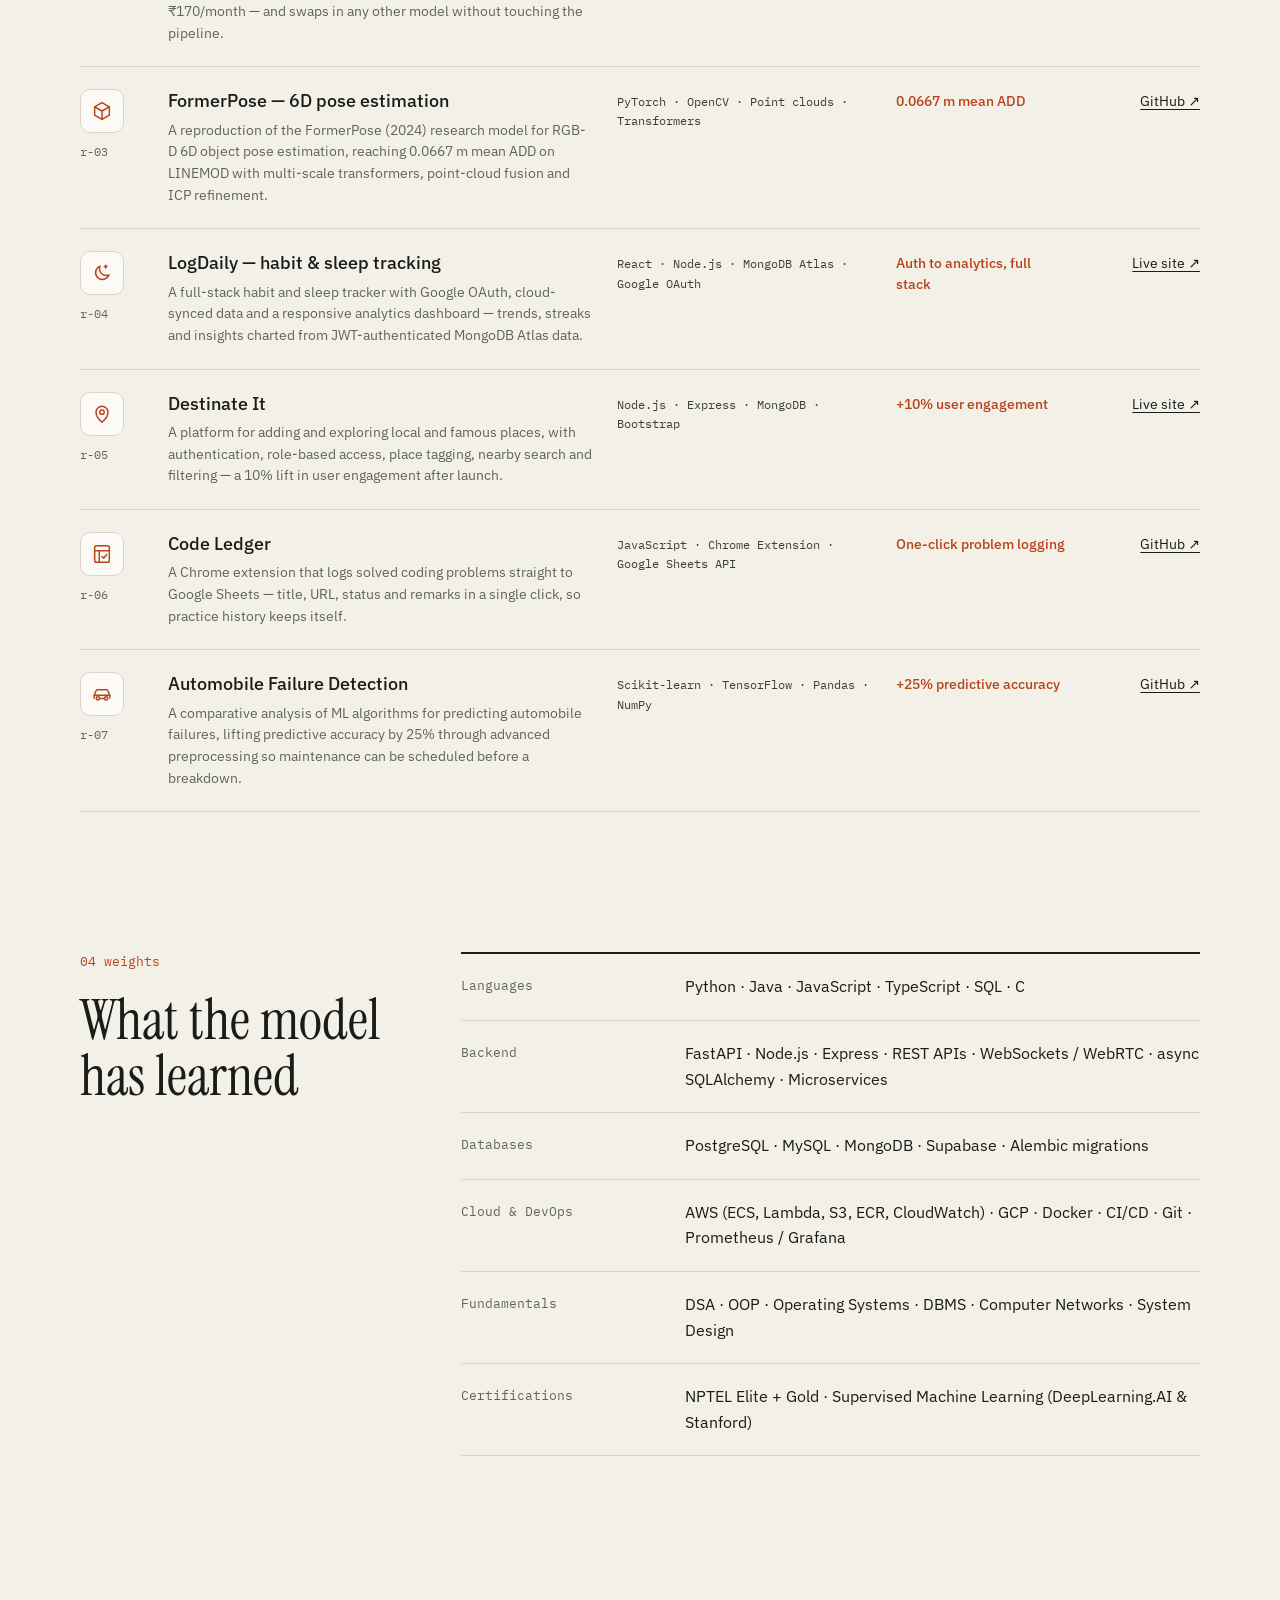
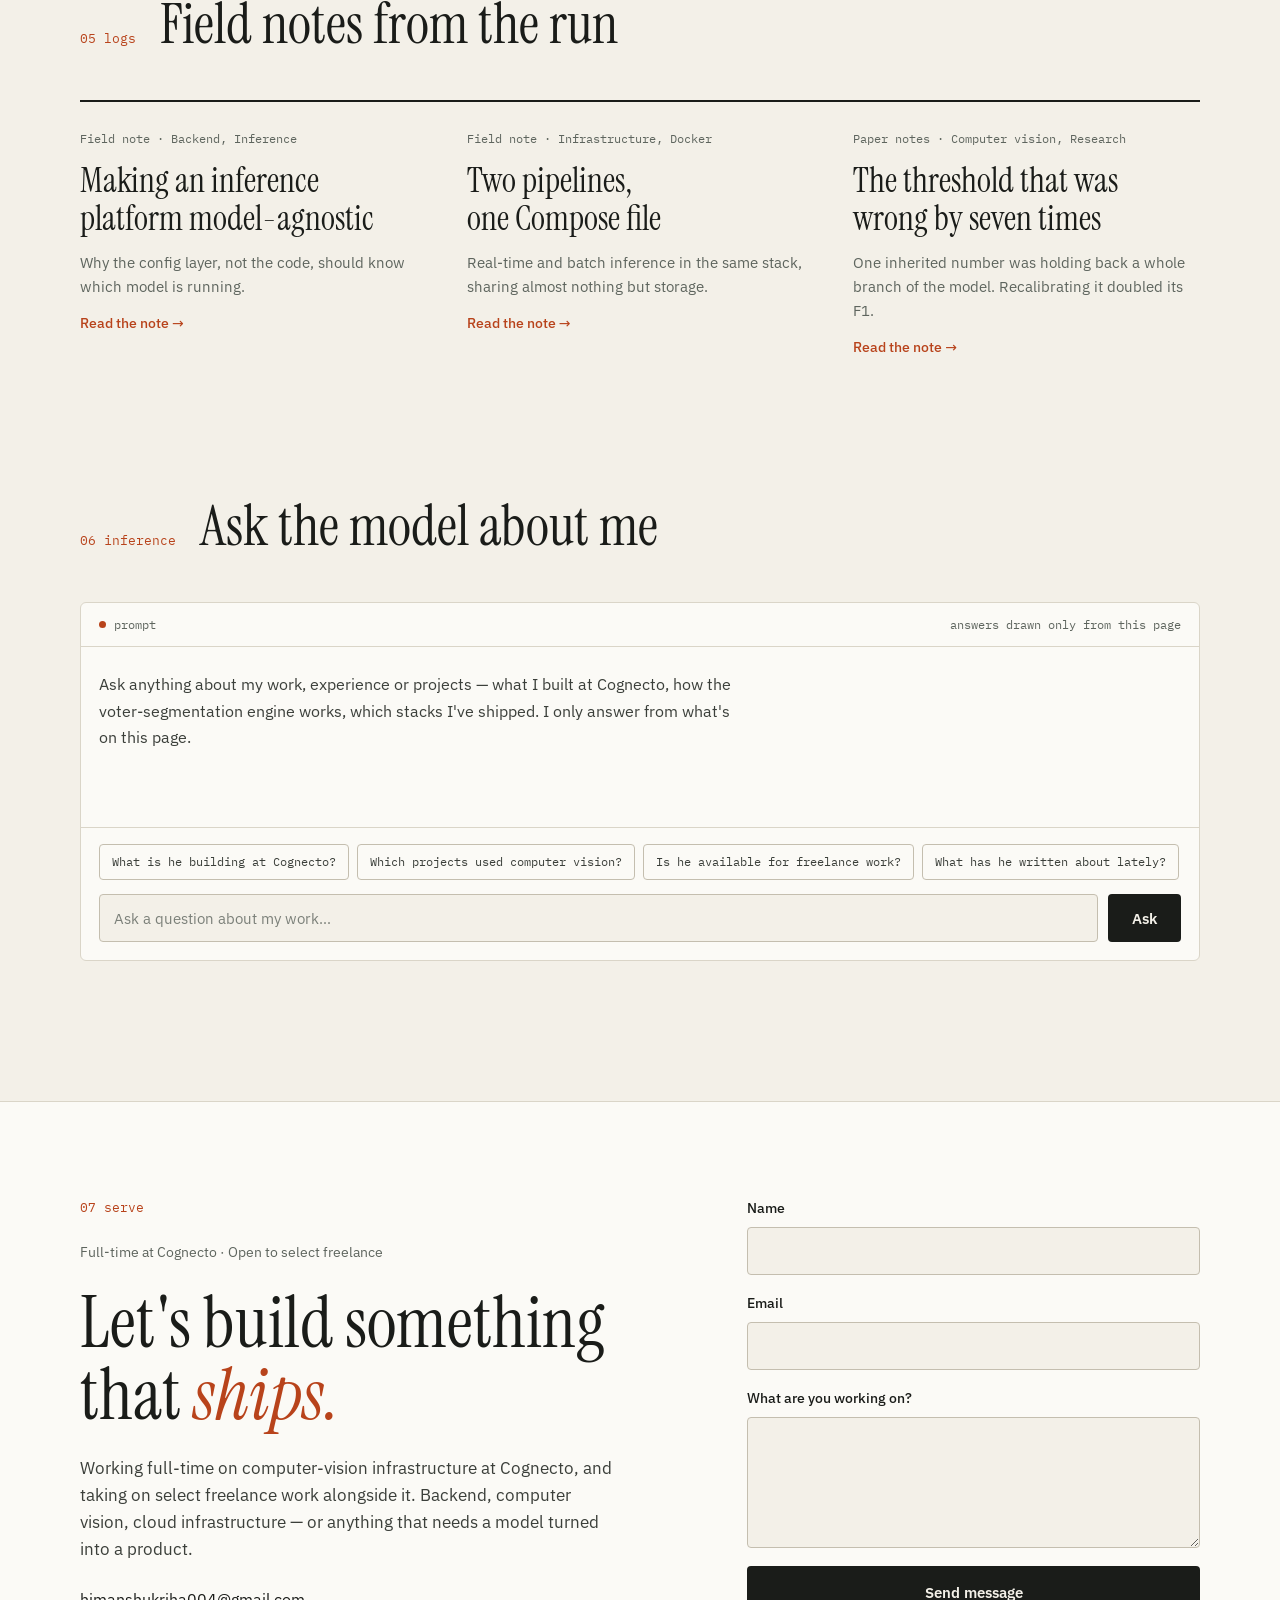
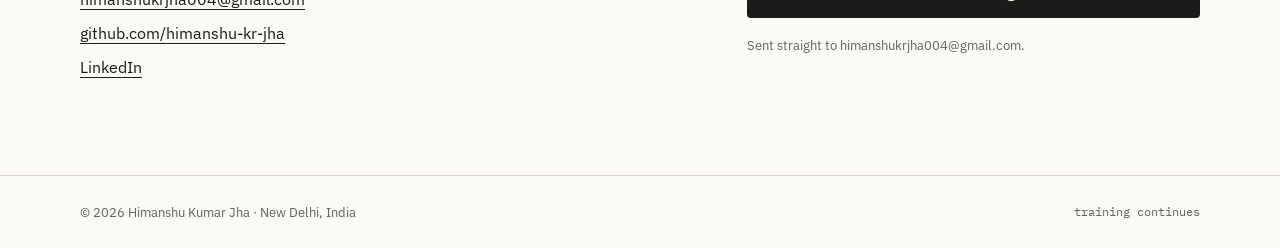
==== commit b7872dc2: "feat: redesign the portfolio as the Training Run The blueprint sheet is replaced by the Training Run" ====
--- a/index.html
+++ b/index.html
@@ -16,174 +16,199 @@
   <meta property="og:image"
     content="https://raw.githubusercontent.com/himanshu-kr-jha/portfolio-himanshu/refs/heads/main/thumbnail.png">
   <meta name="twitter:card" content="summary_large_image">
-  <meta name="theme-color" content="#f2f2f3">
+  <meta name="theme-color" content="#F3F0E8" media="(prefers-color-scheme: light)">
+  <meta name="theme-color" content="#121412" media="(prefers-color-scheme: dark)">
   <link rel="icon" href="logo-color.svg">
-  <link rel="stylesheet" href="assets/blueprint.css">
+  <link rel="preload" href="assets/fonts/instrument-serif-400-latin.woff2" as="font" type="font/woff2" crossorigin>
+  <link rel="preload" href="assets/fonts/ibm-plex-sans-400-latin.woff2" as="font" type="font/woff2" crossorigin>
+  <script src="assets/theme.js"></script>
+  <link rel="stylesheet" href="assets/site.css">
 </head>
 
 <body>
-  <div class="sheet">
-
-    <aside class="rail">
-      <div>
-        <div class="rail-name" id="rail-name">Himanshu Kumar Jha</div>
+  <a class="skip" href="#main">Skip to content</a>
+
+  <header class="topbar">
+    <div class="wrap topbar-inner">
+      <a class="brand" href="#hero">
+        <span class="brand-name" id="brand-name"></span>
+        <span class="brand-run" id="brand-run"></span>
+      </a>
+      <nav class="topnav" id="topnav" aria-label="Sections">
+        <a href="#experience">Experience</a>
+        <a href="#work">Work</a>
+        <a href="#more">Projects</a>
+        <a href="#skills">Skills</a>
+        <a href="#writing">Writing</a>
+        <a href="#ask">Ask</a>
+        <a href="#contact">Contact</a>
+      </nav>
+      <div class="top-actions">
+        <button type="button" class="theme-btn" data-theme-toggle aria-label="Switch colour theme">
+          <svg viewBox="0 0 24 24" fill="none" stroke="currentColor" stroke-width="1.8" stroke-linecap="round"
+            aria-hidden="true">
+            <path d="M12 3a9 9 0 1 0 9 9 7 7 0 0 1-9-9z"></path>
+          </svg><span data-theme-label>Dark</span>
+        </button>
+        <a class="btn btn-ink" id="top-resume" href="Himanshu-Kumar-Jha-Resume.pdf" target="_blank"
+          rel="noopener">Résumé</a>
       </div>
-      <nav class="rail-nav" id="rail-nav" aria-label="Sections">
-        <a href="#hero">00 · Intro</a>
-        <a href="#work">01 · Selected work</a>
-        <a href="#more">02 · More projects</a>
-        <a href="#experience">03 · Experience</a>
-        <a href="#skills">04 · Skills</a>
-        <a href="#writing">05 · Writing</a>
-        <a href="#ask">06 · Ask about me</a>
-        <a href="#contact">07 · Contact</a>
-      </nav>
-      <a id="rail-resume" href="Himanshu-Kumar-Jha-Resume.pdf" target="_blank" rel="noopener"
-        class="btn btn-primary blueprint rail-foot">Resume<i class="corner tl"></i><i class="corner tr"></i><i
-          class="corner bl"></i><i class="corner br"></i></a>
-    </aside>
-
-    <main class="sheet-main">
-
+    </div>
+  </header>
+
+  <main id="main">
+    <div class="wrap">
       <noscript>
-        <p class="noscript-note">This sheet draws itself from <code>assets/portfolio-data.js</code> in the browser.
-          Without JavaScript, the resume linked in the left rail carries the same content —
+        <p class="noscript-note">This page draws itself from <code>assets/portfolio-data.js</code> in the browser.
+          Without JavaScript, the résumé linked above carries the same content —
           or write to himanshukrjha004@gmail.com.</p>
       </noscript>
 
-      <section id="hero" class="section">
-        <div class="hero-kicker" id="hero-kicker"></div>
-        <h1 class="hero-title" id="hero-title"></h1>
-        <div class="hero-rule"><span></span></div>
-        <p class="hero-pitch" id="hero-pitch"></p>
-        <p class="hero-summary" id="hero-summary"></p>
-        <div class="hero-actions">
-          <a class="btn btn-primary blueprint" id="hero-mail" href="#">Start a conversation<i class="corner tl"></i><i
-              class="corner tr"></i><i class="corner bl"></i><i class="corner br"></i></a>
-          <a class="btn btn-secondary" id="hero-resume" href="Himanshu-Kumar-Jha-Resume.pdf" target="_blank"
-            rel="noopener">Resume</a>
-        </div>
-        <div class="hero-grid" id="hero-grid"></div>
+      <section id="hero" class="hero">
+        <div class="hero-copy">
+          <div class="hero-id">
+            <span class="status" id="hero-status"></span>
+            <div class="hero-kicker" id="hero-kicker"></div>
+          </div>
+          <h1 class="hero-title" id="hero-title"></h1>
+          <p class="hero-pitch" id="hero-pitch"></p>
+          <p class="hero-summary" id="hero-summary"></p>
+          <div class="hero-actions">
+            <a class="btn btn-accent" id="hero-mail" href="#contact">Email me</a>
+            <div class="hero-actions-sub">
+              <a class="btn btn-line" id="hero-github" href="#" target="_blank" rel="noopener">GitHub</a>
+              <a class="btn btn-line" id="hero-linkedin" href="#" target="_blank" rel="noopener">LinkedIn</a>
+            </div>
+          </div>
+        </div>
+
+        <figure class="loss" id="loss">
+          <div class="loss-head">
+            <span>career / loss</span>
+            <div class="loss-legend" aria-hidden="true">
+              <span><i class="swatch-train"></i>train</span>
+              <span><i class="swatch-val"></i>val</span>
+            </div>
+          </div>
+          <div id="loss-plot"></div>
+          <figcaption class="loss-caption" id="loss-caption"></figcaption>
+        </figure>
+      </section>
+
+      <section class="stats" id="stats" aria-label="At a glance"></section>
+
+      <section id="experience" class="section">
+        <div class="sec-head">
+          <span class="sec-code">01 checkpoints</span>
+          <h2>Experience, saved every epoch</h2>
+        </div>
+        <div id="exp-list"></div>
       </section>
 
       <section id="work" class="section">
         <div class="sec-head">
-          <span class="sec-num">01</span>
-          <h2>Selected work</h2>
-          <span class="sec-note">Three built to depth</span>
+          <span class="sec-code">02 eval</span>
+          <h2>Selected work, scored on what it shipped</h2>
         </div>
         <div id="work-list"></div>
       </section>
 
       <section id="more" class="section">
         <div class="sec-head">
-          <span class="sec-num">02</span>
-          <h2>More projects</h2>
-          <span class="sec-note">Click a row to expand</span>
-        </div>
-        <div class="rows" id="project-rows"></div>
-      </section>
-
-      <section id="experience" class="section">
-        <div class="sec-head">
-          <span class="sec-num">03</span>
-          <h2>Experience</h2>
-        </div>
-        <div class="exp-list" id="exp-list"></div>
-      </section>
-
-      <section id="skills" class="section">
-        <div class="sec-head">
-          <span class="sec-num">04</span>
-          <h2>Skills</h2>
-        </div>
-        <table class="table specs-table">
-          <tbody id="specs-body"></tbody>
-        </table>
+          <span class="sec-code">03 ablations</span>
+          <h2>Other runs worth logging</h2>
+        </div>
+        <div class="abl">
+          <div class="abl-head" aria-hidden="true">
+            <span>run</span><span>project</span><span>stack</span><span>result</span><span>link</span>
+          </div>
+          <div id="project-rows"></div>
+        </div>
+      </section>
+
+      <section id="skills" class="section weights">
+        <div class="sec-head weights-head">
+          <span class="sec-code">04 weights</span>
+          <h2>What the model has learned</h2>
+        </div>
+        <dl class="weights-list" id="specs-list"></dl>
       </section>
 
       <section id="writing" class="section">
         <div class="sec-head">
-          <span class="sec-num">05</span>
-          <h2>Writing</h2>
-        </div>
-        <div class="notes-grid" id="notes-grid"></div>
-      </section>
-
-      <section id="github" class="section">
-        <div class="blueprint gh-plate">
-          <div class="gh-head">
-            <h2>GitHub activity</h2>
-            <a id="gh-link" href="https://github.com/himanshu-kr-jha" target="_blank" rel="noopener"></a>
-          </div>
-          <img id="gh-chart" class="gh-chart" src="" alt="GitHub contribution graph" loading="lazy">
-          <i class="corner tl"></i><i class="corner tr"></i><i class="corner bl"></i><i class="corner br"></i>
-        </div>
+          <span class="sec-code">05 logs</span>
+          <h2>Field notes from the run</h2>
+        </div>
+        <div class="logs" id="notes-grid"></div>
       </section>
 
       <section id="ask" class="section">
         <div class="sec-head">
-          <span class="sec-num">06</span>
-          <h2>Ask about me</h2>
-          <span class="sec-note">Answers drawn only from this page</span>
-        </div>
-        <div class="blueprint ask-panel">
+          <span class="sec-code">06 inference</span>
+          <h2>Ask the model about me</h2>
+        </div>
+        <div class="ask">
+          <div class="ask-head">
+            <span class="live">prompt</span>
+            <span>answers drawn only from this page</span>
+          </div>
           <div class="ask-log" id="ask-log" role="log" aria-live="polite"></div>
-          <div class="ask-chips" id="ask-chips"></div>
-          <form class="ask-form" id="ask-form">
-            <input id="ask-input" name="q" class="input" autocomplete="off"
-              aria-label="Ask a question about my work" placeholder="Ask a question about my work…">
-            <button type="submit" class="btn btn-primary" id="ask-send">Ask</button>
-          </form>
-          <span class="ask-note" id="ask-note"></span>
-          <i class="corner tl"></i><i class="corner tr"></i><i class="corner bl"></i><i class="corner br"></i>
-        </div>
-      </section>
-
-      <section id="contact" class="contact">
-        <div>
-          <span class="sec-num">07</span>
-          <span class="tag tag-accent contact-availability" id="contact-availability"></span>
-          <h2 id="contact-heading"></h2>
-          <p class="contact-body" id="contact-body"></p>
-          <div class="contact-links">
-            <a id="contact-email" href="#"></a>
-            <a id="contact-phone" href="#"></a>
-            <a id="contact-linkedin" href="#" target="_blank" rel="noopener">LinkedIn ↗</a>
-          </div>
-        </div>
-        <form class="blueprint contact-form" id="contact-form">
-          <label>
+          <div class="ask-foot">
+            <div class="ask-chips" id="ask-chips"></div>
+            <form class="ask-form" id="ask-form">
+              <input id="ask-input" name="q" class="input" autocomplete="off"
+                aria-label="Ask a question about my work" placeholder="Ask a question about my work…">
+              <button type="submit" class="btn btn-ink" id="ask-send">Ask</button>
+            </form>
+            <span class="ask-note" id="ask-note"></span>
+          </div>
+        </div>
+      </section>
+    </div>
+
+    <section id="contact" class="serve">
+      <div class="wrap serve-inner">
+        <div class="serve-copy">
+          <span class="sec-code">07 serve</span>
+          <div class="serve-status" id="contact-availability"></div>
+          <h2 class="serve-title" id="contact-heading"></h2>
+          <p class="serve-body" id="contact-body"></p>
+          <div class="serve-links" id="contact-links"></div>
+        </div>
+        <form class="serve-form" id="contact-form">
+          <label class="field">
             <span>Name</span>
-            <input name="name" class="input" required>
+            <input name="name" class="input" autocomplete="name" required>
           </label>
-          <label>
+          <label class="field">
             <span>Email</span>
-            <input name="email" type="email" class="input" required>
+            <input name="email" type="email" class="input" autocomplete="email" required>
           </label>
-          <label>
-            <span>Message</span>
-            <textarea name="message" rows="4" class="input" required></textarea>
+          <label class="field">
+            <span>What are you working on?</span>
+            <textarea name="message" rows="5" class="input" required></textarea>
           </label>
           <!-- Honeypot: real people never see it, bots fill it in. -->
           <input type="checkbox" name="botcheck" class="botcheck" tabindex="-1" autocomplete="off"
             aria-hidden="true">
-          <button type="submit" class="btn btn-primary btn-block" id="contact-submit">Send message</button>
+          <button type="submit" class="btn btn-ink" id="contact-submit">Send message</button>
           <span class="form-note" id="form-note" role="status" aria-live="polite"></span>
-          <a class="btn btn-secondary" id="form-fallback" href="#" hidden>Open in your mail app instead</a>
-          <i class="corner tl"></i><i class="corner tr"></i><i class="corner bl"></i><i class="corner br"></i>
+          <a class="btn btn-line" id="form-fallback" href="#" hidden>Open in your mail app instead</a>
         </form>
-      </section>
-
-      <footer class="sheet-foot">
-        <span id="foot-credit">© 2026 Himanshu Kumar Jha · Sheet 01 of 01</span>
-        <nav id="foot-links"></nav>
-      </footer>
-    </main>
-  </div>
+      </div>
+    </section>
+  </main>
+
+  <footer class="foot is-panel">
+    <div class="wrap foot-inner">
+      <span id="foot-credit">© 2026 Himanshu Kumar Jha</span>
+      <span class="foot-tag">training continues</span>
+    </div>
+  </footer>
 
   <script src="assets/portfolio-data.js"></script>
   <script src="assets/dom.js"></script>
+  <script src="assets/art.js"></script>
   <script src="assets/ask.js"></script>
   <script src="assets/ask-config.js"></script>
   <script src="assets/ask-remote.js"></script>
--- a/assets/site.css
+++ b/assets/site.css
@@ -0,0 +1,1003 @@
+/* Site stylesheet: the "Training Run" design.
+   Fonts are self-hosted (latin + latin-ext subsets) so every page works
+   offline and straight off the filesystem. */
+
+@font-face {
+  font-family: "IBM Plex Mono";
+  font-style: normal;
+  font-weight: 400;
+  font-display: swap;
+  src: url("fonts/ibm-plex-mono-400-latin-ext.woff2") format("woff2");
+  unicode-range: U+0100-02BA, U+02BD-02C5, U+02C7-02CC, U+02CE-02D7, U+02DD-02FF, U+0304, U+0308, U+0329, U+1D00-1DBF, U+1E00-1E9F, U+1EF2-1EFF, U+2020, U+20A0-20AB, U+20AD-20C0, U+2113, U+2C60-2C7F, U+A720-A7FF;
+}
+@font-face {
+  font-family: "IBM Plex Mono";
+  font-style: normal;
+  font-weight: 400;
+  font-display: swap;
+  src: url("fonts/ibm-plex-mono-400-latin.woff2") format("woff2");
+  unicode-range: U+0000-00FF, U+0131, U+0152-0153, U+02BB-02BC, U+02C6, U+02DA, U+02DC, U+0304, U+0308, U+0329, U+2000-206F, U+20AC, U+2122, U+2191, U+2193, U+2212, U+2215, U+FEFF, U+FFFD;
+}
+@font-face {
+  font-family: "IBM Plex Mono";
+  font-style: normal;
+  font-weight: 500;
+  font-display: swap;
+  src: url("fonts/ibm-plex-mono-500-latin-ext.woff2") format("woff2");
+  unicode-range: U+0100-02BA, U+02BD-02C5, U+02C7-02CC, U+02CE-02D7, U+02DD-02FF, U+0304, U+0308, U+0329, U+1D00-1DBF, U+1E00-1E9F, U+1EF2-1EFF, U+2020, U+20A0-20AB, U+20AD-20C0, U+2113, U+2C60-2C7F, U+A720-A7FF;
+}
+@font-face {
+  font-family: "IBM Plex Mono";
+  font-style: normal;
+  font-weight: 500;
+  font-display: swap;
+  src: url("fonts/ibm-plex-mono-500-latin.woff2") format("woff2");
+  unicode-range: U+0000-00FF, U+0131, U+0152-0153, U+02BB-02BC, U+02C6, U+02DA, U+02DC, U+0304, U+0308, U+0329, U+2000-206F, U+20AC, U+2122, U+2191, U+2193, U+2212, U+2215, U+FEFF, U+FFFD;
+}
+@font-face {
+  font-family: "IBM Plex Mono";
+  font-style: normal;
+  font-weight: 600;
+  font-display: swap;
+  src: url("fonts/ibm-plex-mono-600-latin-ext.woff2") format("woff2");
+  unicode-range: U+0100-02BA, U+02BD-02C5, U+02C7-02CC, U+02CE-02D7, U+02DD-02FF, U+0304, U+0308, U+0329, U+1D00-1DBF, U+1E00-1E9F, U+1EF2-1EFF, U+2020, U+20A0-20AB, U+20AD-20C0, U+2113, U+2C60-2C7F, U+A720-A7FF;
+}
+@font-face {
+  font-family: "IBM Plex Mono";
+  font-style: normal;
+  font-weight: 600;
+  font-display: swap;
+  src: url("fonts/ibm-plex-mono-600-latin.woff2") format("woff2");
+  unicode-range: U+0000-00FF, U+0131, U+0152-0153, U+02BB-02BC, U+02C6, U+02DA, U+02DC, U+0304, U+0308, U+0329, U+2000-206F, U+20AC, U+2122, U+2191, U+2193, U+2212, U+2215, U+FEFF, U+FFFD;
+}
+@font-face {
+  font-family: "IBM Plex Sans";
+  font-style: normal;
+  font-weight: 400;
+  font-display: swap;
+  src: url("fonts/ibm-plex-sans-400-latin-ext.woff2") format("woff2");
+  unicode-range: U+0100-02BA, U+02BD-02C5, U+02C7-02CC, U+02CE-02D7, U+02DD-02FF, U+0304, U+0308, U+0329, U+1D00-1DBF, U+1E00-1E9F, U+1EF2-1EFF, U+2020, U+20A0-20AB, U+20AD-20C0, U+2113, U+2C60-2C7F, U+A720-A7FF;
+}
+@font-face {
+  font-family: "IBM Plex Sans";
+  font-style: normal;
+  font-weight: 400;
+  font-display: swap;
+  src: url("fonts/ibm-plex-sans-400-latin.woff2") format("woff2");
+  unicode-range: U+0000-00FF, U+0131, U+0152-0153, U+02BB-02BC, U+02C6, U+02DA, U+02DC, U+0304, U+0308, U+0329, U+2000-206F, U+20AC, U+2122, U+2191, U+2193, U+2212, U+2215, U+FEFF, U+FFFD;
+}
+@font-face {
+  font-family: "IBM Plex Sans";
+  font-style: normal;
+  font-weight: 500;
+  font-display: swap;
+  src: url("fonts/ibm-plex-sans-500-latin-ext.woff2") format("woff2");
+  unicode-range: U+0100-02BA, U+02BD-02C5, U+02C7-02CC, U+02CE-02D7, U+02DD-02FF, U+0304, U+0308, U+0329, U+1D00-1DBF, U+1E00-1E9F, U+1EF2-1EFF, U+2020, U+20A0-20AB, U+20AD-20C0, U+2113, U+2C60-2C7F, U+A720-A7FF;
+}
+@font-face {
+  font-family: "IBM Plex Sans";
+  font-style: normal;
+  font-weight: 500;
+  font-display: swap;
+  src: url("fonts/ibm-plex-sans-500-latin.woff2") format("woff2");
+  unicode-range: U+0000-00FF, U+0131, U+0152-0153, U+02BB-02BC, U+02C6, U+02DA, U+02DC, U+0304, U+0308, U+0329, U+2000-206F, U+20AC, U+2122, U+2191, U+2193, U+2212, U+2215, U+FEFF, U+FFFD;
+}
+@font-face {
+  font-family: "IBM Plex Sans";
+  font-style: normal;
+  font-weight: 600;
+  font-display: swap;
+  src: url("fonts/ibm-plex-sans-600-latin-ext.woff2") format("woff2");
+  unicode-range: U+0100-02BA, U+02BD-02C5, U+02C7-02CC, U+02CE-02D7, U+02DD-02FF, U+0304, U+0308, U+0329, U+1D00-1DBF, U+1E00-1E9F, U+1EF2-1EFF, U+2020, U+20A0-20AB, U+20AD-20C0, U+2113, U+2C60-2C7F, U+A720-A7FF;
+}
+@font-face {
+  font-family: "IBM Plex Sans";
+  font-style: normal;
+  font-weight: 600;
+  font-display: swap;
+  src: url("fonts/ibm-plex-sans-600-latin.woff2") format("woff2");
+  unicode-range: U+0000-00FF, U+0131, U+0152-0153, U+02BB-02BC, U+02C6, U+02DA, U+02DC, U+0304, U+0308, U+0329, U+2000-206F, U+20AC, U+2122, U+2191, U+2193, U+2212, U+2215, U+FEFF, U+FFFD;
+}
+@font-face {
+  font-family: "Instrument Serif";
+  font-style: italic;
+  font-weight: 400;
+  font-display: swap;
+  src: url("fonts/instrument-serif-400-italic-latin-ext.woff2") format("woff2");
+  unicode-range: U+0100-02BA, U+02BD-02C5, U+02C7-02CC, U+02CE-02D7, U+02DD-02FF, U+0304, U+0308, U+0329, U+1D00-1DBF, U+1E00-1E9F, U+1EF2-1EFF, U+2020, U+20A0-20AB, U+20AD-20C0, U+2113, U+2C60-2C7F, U+A720-A7FF;
+}
+@font-face {
+  font-family: "Instrument Serif";
+  font-style: italic;
+  font-weight: 400;
+  font-display: swap;
+  src: url("fonts/instrument-serif-400-italic-latin.woff2") format("woff2");
+  unicode-range: U+0000-00FF, U+0131, U+0152-0153, U+02BB-02BC, U+02C6, U+02DA, U+02DC, U+0304, U+0308, U+0329, U+2000-206F, U+20AC, U+2122, U+2191, U+2193, U+2212, U+2215, U+FEFF, U+FFFD;
+}
+@font-face {
+  font-family: "Instrument Serif";
+  font-style: normal;
+  font-weight: 400;
+  font-display: swap;
+  src: url("fonts/instrument-serif-400-latin-ext.woff2") format("woff2");
+  unicode-range: U+0100-02BA, U+02BD-02C5, U+02C7-02CC, U+02CE-02D7, U+02DD-02FF, U+0304, U+0308, U+0329, U+1D00-1DBF, U+1E00-1E9F, U+1EF2-1EFF, U+2020, U+20A0-20AB, U+20AD-20C0, U+2113, U+2C60-2C7F, U+A720-A7FF;
+}
+@font-face {
+  font-family: "Instrument Serif";
+  font-style: normal;
+  font-weight: 400;
+  font-display: swap;
+  src: url("fonts/instrument-serif-400-latin.woff2") format("woff2");
+  unicode-range: U+0000-00FF, U+0131, U+0152-0153, U+02BB-02BC, U+02C6, U+02DA, U+02DC, U+0304, U+0308, U+0329, U+2000-206F, U+20AC, U+2122, U+2191, U+2193, U+2212, U+2215, U+FEFF, U+FFFD;
+}
+
+/* ── Tokens ──────────────────────────────────────────────────────────────
+   "Training Run". Retune these to reskin every page; don't hard-code a
+   colour or a font a token already covers. Dark is set twice on purpose:
+   once for a visitor whose system is dark and who hasn't chosen, once for
+   an explicit choice. assets/theme.js sets data-theme before first paint. */
+:root {
+  --bg: #F3F0E8;
+  --panel: #FBFAF6;
+  --ink: #1A1C19;
+  --ink2: #3B3F3A;
+  --muted: #5E655E;
+  --line: #DAD5C8;
+  --line2: #C4BEAF;
+  --accent: #B8431B;
+  --on-accent: #FFFFFF;
+  --val: #2F6FA3;
+  --grid: #E4DFD3;
+
+  --serif: "Instrument Serif", Georgia, serif;
+  --sans: "IBM Plex Sans", system-ui, -apple-system, "Segoe UI", sans-serif;
+  --mono: "IBM Plex Mono", ui-monospace, "SFMono-Regular", Menlo, monospace;
+
+  --max: 1440px;
+  --gutter: 80px;
+  --radius: 4px;
+
+  color-scheme: light;
+}
+@media (prefers-color-scheme: dark) {
+  :root:not([data-theme="light"]) {
+    --bg: #121412; --panel: #1A1D1A; --ink: #ECE8DD; --ink2: #D2CEC2; --muted: #9AA298;
+    --line: #2A302B; --line2: #3D453F; --accent: #EE8A5E; --on-accent: #121412;
+    --val: #7FBCD0; --grid: #232924;
+    color-scheme: dark;
+  }
+}
+:root[data-theme="dark"] {
+  --bg: #121412; --panel: #1A1D1A; --ink: #ECE8DD; --ink2: #D2CEC2; --muted: #9AA298;
+  --line: #2A302B; --line2: #3D453F; --accent: #EE8A5E; --on-accent: #121412;
+  --val: #7FBCD0; --grid: #232924;
+  color-scheme: dark;
+}
+
+/* ── Base ────────────────────────────────────────────────────────────── */
+*, *::before, *::after { box-sizing: border-box; }
+html { -webkit-text-size-adjust: 100%; scroll-behavior: smooth; }
+body {
+  margin: 0;
+  background: var(--bg);
+  color: var(--ink);
+  font: 400 16px/1.5 var(--sans);
+  -webkit-font-smoothing: antialiased;
+  transition: background-color .2s, color .2s;
+}
+a { color: var(--ink); text-decoration: none; }
+a:hover { color: var(--accent); }
+:focus-visible { outline: 2px solid var(--accent); outline-offset: 3px; border-radius: 2px; }
+img, svg { display: block; }
+h1, h2, h3, p, ul, ol, dl, dd, figure { margin: 0; }
+button, input, textarea { font: inherit; color: inherit; }
+[hidden] { display: none !important; }
+::selection { background: var(--accent); color: var(--on-accent); }
+
+.wrap { width: 100%; max-width: var(--max); margin: 0 auto; padding-inline: var(--gutter); }
+.mono { font-family: var(--mono); }
+.serif { font-family: var(--serif); font-weight: 400; }
+.accent { color: var(--accent); }
+em.accent { font-style: italic; }
+
+.skip {
+  position: absolute; left: 16px; top: -60px; z-index: 10;
+  padding: 10px 14px; background: var(--ink); color: var(--bg); border-radius: var(--radius);
+}
+.skip:focus { top: 12px; color: var(--bg); }
+
+.noscript-note {
+  margin: 24px 0 0; padding: 16px 18px; border: 1px solid var(--line2); border-radius: 6px;
+  background: var(--panel); color: var(--ink2); font-size: 15px; line-height: 1.6;
+}
+
+/* ── Buttons ─────────────────────────────────────────────────────────── */
+.btn {
+  height: 52px; padding: 0 24px;
+  display: inline-flex; align-items: center; justify-content: center; gap: 8px;
+  border: 1px solid transparent; border-radius: var(--radius);
+  font: 500 15px/1 var(--sans); white-space: nowrap; cursor: pointer;
+  transition: background-color .15s, border-color .15s, color .15s, opacity .15s;
+}
+.btn-sm { height: 48px; padding: 0 20px; font-size: 14px; }
+.btn-accent { background: var(--accent); color: var(--on-accent); font-weight: 600; }
+.btn-accent:hover { color: var(--on-accent); opacity: .9; }
+.btn-ink { background: var(--ink); color: var(--bg); font-weight: 600; border: 0; }
+.btn-ink:hover { color: var(--bg); opacity: .88; }
+.btn-line { border-color: var(--line2); color: var(--ink); padding: 0 20px; font-weight: 400; }
+.btn-line:hover { border-color: var(--accent); }
+.btn[disabled] { opacity: .55; cursor: default; }
+
+/* ── Top bar ─────────────────────────────────────────────────────────── */
+.topbar { border-bottom: 1px solid var(--line); }
+.topbar-inner {
+  min-height: 72px;
+  display: flex; align-items: center; justify-content: space-between; gap: 24px;
+}
+.brand { display: flex; align-items: baseline; gap: 14px; min-width: 0; }
+.brand-name { font-family: var(--serif); font-size: 26px; line-height: 1.1; white-space: nowrap; }
+.brand-name .short { display: none; }
+.brand-run { font-family: var(--mono); font-size: 12px; color: var(--muted); white-space: nowrap; }
+.topnav { display: flex; gap: 28px; font-size: 14px; }
+.topnav a { white-space: nowrap; padding: 12px 0; }
+.topnav a.is-current { color: var(--accent); }
+.top-actions { display: flex; gap: 10px; align-items: center; flex-shrink: 0; }
+.theme-btn {
+  height: 44px; padding: 0 14px;
+  display: inline-flex; align-items: center; gap: 8px;
+  background: transparent; border: 1px solid var(--line2); border-radius: var(--radius);
+  color: var(--ink); font-family: var(--mono); font-size: 12px; cursor: pointer;
+}
+.theme-btn:hover { border-color: var(--accent); color: var(--accent); }
+.theme-btn svg { width: 16px; height: 16px; flex-shrink: 0; }
+.top-actions .btn { height: 44px; padding: 0 16px; font-size: 14px; }
+
+/* Sub-page bar: back link, name, theme. */
+.subbar-inner { display: grid; grid-template-columns: 1fr auto 1fr; }
+.subbar-inner .back { display: inline-flex; align-items: center; gap: 10px; min-height: 44px; font-size: 14px; justify-self: start; }
+.subbar-inner .brand-name { font-size: 22px; }
+.subbar-inner .theme-btn { justify-self: end; }
+
+/* ── Section heads ───────────────────────────────────────────────────── */
+.section { padding-top: 140px; scroll-margin-top: 24px; }
+.sec-head { display: flex; align-items: baseline; gap: 24px; margin-bottom: 48px; }
+.sec-code { font-family: var(--mono); font-size: 13px; color: var(--accent); white-space: nowrap; }
+.sec-head h2, .h2 {
+  font-family: var(--serif); font-weight: 400; font-size: 56px; line-height: 1;
+  text-wrap: balance;
+}
+.rule-top { border-top: 2px solid var(--ink); }
+
+/* ── Hero ────────────────────────────────────────────────────────────── */
+.hero {
+  padding-top: 96px; padding-bottom: 80px;
+  display: grid; grid-template-columns: repeat(12, minmax(0, 1fr)); column-gap: 24px; row-gap: 48px;
+  align-items: start;
+}
+.hero-copy { grid-column: span 7; display: flex; flex-direction: column; gap: 28px; }
+.hero-kicker { font-size: 15px; color: var(--muted); }
+.hero-title {
+  font-family: var(--serif); font-weight: 400; font-size: 84px; line-height: .98;
+  letter-spacing: -.01em; text-wrap: balance;
+}
+.hero-title em { color: var(--accent); }
+.hero-pitch { font-size: 20px; line-height: 1.55; color: var(--ink2); max-width: 640px; text-wrap: pretty; }
+.hero-summary { font-size: 16px; line-height: 1.6; color: var(--muted); max-width: 640px; text-wrap: pretty; }
+.hero-actions { display: flex; flex-wrap: wrap; gap: 12px; margin-top: 8px; }
+.hero-actions-sub { display: contents; }
+
+/* The loss curve. */
+.loss {
+  grid-column: span 5;
+  background: var(--panel); border: 1px solid var(--line); border-radius: 6px;
+  display: flex; flex-direction: column; overflow: hidden;
+}
+.loss-head {
+  height: 44px; padding: 0 18px;
+  display: flex; align-items: center; justify-content: space-between;
+  border-bottom: 1px solid var(--line);
+  font-family: var(--mono); font-size: 12px; color: var(--muted);
+}
+.loss-legend { display: flex; gap: 16px; }
+.loss-legend span { display: flex; align-items: center; gap: 6px; }
+.swatch-train { width: 14px; height: 2px; background: var(--accent); }
+.swatch-val { width: 14px; height: 0; border-top: 2px dashed var(--val); }
+.loss svg { width: 100%; height: auto; }
+.loss .grid line { stroke: var(--grid); stroke-width: 1; }
+.loss .axis { fill: var(--muted); font-family: var(--mono); font-size: 10px; }
+.loss .val { fill: none; stroke: var(--val); stroke-width: 1.5; stroke-dasharray: 4 4; }
+.loss .train { fill: none; stroke: var(--accent); stroke-width: 2.25; stroke-linejoin: round; }
+.loss .ck { fill: var(--panel); stroke: var(--accent); stroke-width: 2; }
+.loss .ck.is-now { fill: var(--accent); }
+.loss .ck-num { fill: var(--ink); font-family: var(--mono); font-size: 11px; }
+.loss-caption {
+  padding: 4px 18px 18px;
+  display: flex; flex-direction: column; gap: 8px;
+  font-family: var(--mono); font-size: 12px; color: var(--muted);
+}
+.ck-row { display: flex; gap: 12px; line-height: 1.45; }
+.ck-row .n { color: var(--ink); width: 22px; flex-shrink: 0; }
+.ck-row .d { width: 64px; flex-shrink: 0; }
+.ck-row.is-now .n, .ck-row.is-now .d { color: var(--accent); }
+.ck-row.is-now .l { color: var(--ink); }
+
+/* ── Summary strip ───────────────────────────────────────────────────── */
+.stats {
+  border-top: 1px solid var(--line); border-bottom: 1px solid var(--line);
+  display: grid; grid-template-columns: repeat(4, minmax(0, 1fr));
+}
+.stat { padding: 28px 24px; display: flex; flex-direction: column; gap: 8px; border-right: 1px solid var(--line); }
+.stat:first-child { padding-left: 0; }
+.stat:last-child { padding-right: 0; border-right: 0; }
+.stat-value { font-family: var(--serif); font-size: 52px; line-height: 1; }
+.stat-value small { font-size: 24px; color: var(--muted); }
+.stat-label { font-size: 14px; line-height: 1.45; color: var(--muted); }
+
+/* ── 01 Experience ───────────────────────────────────────────────────── */
+.ckpt {
+  display: grid; grid-template-columns: repeat(12, minmax(0, 1fr)); column-gap: 24px;
+  padding: 32px 0; border-top: 1px solid var(--line);
+}
+.ckpt:first-child { border-top: 2px solid var(--ink); }
+.ckpt:last-child { border-bottom: 1px solid var(--line); }
+.ckpt-meta {
+  grid-column: span 3; display: flex; flex-direction: column; gap: 6px;
+  font-family: var(--mono); font-size: 13px; line-height: 1.45; color: var(--muted);
+}
+.ckpt-code { color: var(--ink); font-weight: 600; }
+.ckpt.is-latest .ckpt-code { color: var(--accent); }
+.ckpt-body { grid-column: span 6; display: flex; flex-direction: column; gap: 14px; }
+.ckpt-title { font-size: 24px; font-weight: 500; line-height: 1.3; }
+.ckpt-title .org { color: var(--muted); }
+.prose-list { padding-left: 18px; display: flex; flex-direction: column; gap: 10px; }
+.ckpt-body p, .ckpt-body li { font-size: 16px; line-height: 1.6; color: var(--ink2); }
+.ckpt-tags {
+  grid-column: span 3; text-align: right;
+  font-family: var(--mono); font-size: 12px; line-height: 1.8; color: var(--muted);
+}
+.ckpt-tags span { display: block; }
+
+/* ── 02 Selected work ────────────────────────────────────────────────── */
+.eval {
+  display: grid; grid-template-columns: repeat(12, minmax(0, 1fr)); column-gap: 24px;
+  padding: 32px 0; border-top: 1px solid var(--line);
+}
+.eval:first-child { border-top: 2px solid var(--ink); }
+.eval:last-child { border-bottom: 1px solid var(--line); padding-bottom: 40px; }
+.eval-main { grid-column: span 8; display: flex; flex-direction: column; gap: 18px; }
+.eval-kicker { font-family: var(--mono); font-size: 12px; color: var(--muted); }
+.eval-title { font-family: var(--serif); font-weight: 400; font-size: 48px; line-height: 1.05; text-wrap: balance; }
+.eval-para { font-size: 16px; line-height: 1.65; color: var(--ink2); text-wrap: pretty; }
+.eval-stack { font-family: var(--mono); font-size: 12px; line-height: 1.6; color: var(--muted); }
+.eval-actions { display: flex; flex-wrap: wrap; gap: 12px 16px; align-items: center; margin-top: 8px; }
+.eval-note { font-size: 13px; color: var(--muted); }
+.eval-side {
+  grid-column: span 4; display: flex; flex-direction: column;
+  border-left: 1px solid var(--line); padding-left: 32px;
+}
+.metric { padding: 24px 0; display: flex; flex-direction: column; gap: 6px; }
+.metric:first-child { padding-top: 8px; }
+.metric + .metric { border-top: 1px solid var(--line); }
+.metric-value { font-family: var(--serif); font-size: 72px; line-height: 1; }
+.metric:first-child .metric-value { color: var(--accent); }
+.metric-label { font-size: 14px; line-height: 1.45; color: var(--muted); }
+
+/* ── 03 More projects ────────────────────────────────────────────────── */
+.abl { font-size: 15px; }
+.abl-row, .abl-head {
+  display: grid;
+  grid-template-columns: 64px minmax(0, 5fr) minmax(0, 3fr) minmax(0, 2fr) 110px;
+  column-gap: 24px;
+}
+.abl-head {
+  padding-bottom: 12px; border-bottom: 2px solid var(--ink);
+  font-family: var(--mono); font-size: 12px; color: var(--muted);
+}
+.abl-head span:last-child { text-align: right; }
+.abl-row { position: relative; padding: 22px 0; border-bottom: 1px solid var(--line); align-items: start; }
+.abl-run { font-family: var(--mono); font-size: 13px; color: var(--muted); padding-top: 3px; }
+.abl-proj { display: flex; flex-direction: column; gap: 6px; }
+.abl-title { font-size: 18px; font-weight: 500; line-height: 1.35; }
+.abl-detail { font-size: 14px; line-height: 1.55; color: var(--muted); }
+.abl-stack { font-family: var(--mono); font-size: 12px; line-height: 1.6; color: var(--ink2); padding-top: 3px; }
+.abl-result { font-size: 14px; font-weight: 500; line-height: 1.45; color: var(--accent); padding-top: 2px; }
+.abl-link { text-align: right; font-size: 14px; text-decoration: underline; text-underline-offset: 3px; padding-top: 2px; }
+
+/* ── 04 Skills ───────────────────────────────────────────────────────── */
+.weights { display: grid; grid-template-columns: repeat(12, minmax(0, 1fr)); column-gap: 24px; }
+.weights-head { grid-column: span 4; display: flex; flex-direction: column; gap: 20px; margin: 0; }
+.weights-list { grid-column: span 8; border-top: 2px solid var(--ink); }
+.weight {
+  display: grid; grid-template-columns: 200px minmax(0, 1fr); column-gap: 24px;
+  padding: 20px 0; border-bottom: 1px solid var(--line); font-size: 16px; line-height: 1.6;
+}
+.weight dt { font-family: var(--mono); font-size: 13px; color: var(--muted); padding-top: 2px; }
+
+/* ── 05 Writing ──────────────────────────────────────────────────────── */
+.logs {
+  display: grid; grid-template-columns: repeat(3, minmax(0, 1fr)); column-gap: 40px; row-gap: 40px;
+  border-top: 2px solid var(--ink); padding-top: 28px;
+}
+.log { display: flex; flex-direction: column; gap: 14px; color: var(--ink); }
+.log-label { font-family: var(--mono); font-size: 12px; color: var(--muted); }
+.log-label .full { display: inline; }
+.log-title { font-family: var(--serif); font-size: 34px; line-height: 1.1; text-wrap: balance; }
+.log-summary { font-size: 15px; line-height: 1.6; color: var(--muted); }
+.log-more { font-size: 14px; font-weight: 500; color: var(--accent); }
+.log:hover .log-title { color: var(--accent); }
+
+/* ── 06 Ask ──────────────────────────────────────────────────────────── */
+.ask {
+  background: var(--panel); border: 1px solid var(--line); border-radius: 6px;
+  display: grid; grid-template-columns: minmax(0, 1fr);
+}
+.ask-head {
+  height: 44px; padding: 0 18px;
+  display: flex; align-items: center; justify-content: space-between; gap: 16px;
+  border-bottom: 1px solid var(--line);
+  font-family: var(--mono); font-size: 12px; color: var(--muted);
+}
+.ask-head .live { display: flex; align-items: center; gap: 8px; }
+.ask-head .live::before { content: ""; width: 7px; height: 7px; border-radius: 50%; background: var(--accent); }
+.ask-log {
+  padding: 24px 18px; min-height: 180px; max-height: 420px; overflow-y: auto;
+  display: flex; flex-direction: column; gap: 18px;
+}
+.ask-empty { font-size: 16px; line-height: 1.65; color: var(--ink2); max-width: 64ch; }
+.msg { display: flex; flex-direction: column; gap: 6px; max-width: 80%; }
+.msg-who { font-family: var(--mono); font-size: 11px; color: var(--muted); }
+.msg-body { font-size: 15px; line-height: 1.6; color: var(--ink2); white-space: pre-wrap; }
+.msg.is-user { align-self: flex-end; text-align: right; }
+.msg.is-user .msg-body {
+  padding: 10px 14px; border: 1px solid var(--line2); border-radius: var(--radius);
+  background: var(--bg); color: var(--ink); text-align: left;
+}
+.msg.is-bot { align-self: flex-start; padding-left: 14px; border-left: 2px solid var(--accent); }
+.ask-thinking { font-family: var(--mono); font-size: 12px; color: var(--accent); }
+.ask-foot { padding: 16px 18px 18px; border-top: 1px solid var(--line); display: flex; flex-direction: column; gap: 14px; }
+.ask-chips { display: flex; flex-wrap: wrap; gap: 8px; }
+.chip {
+  min-height: 36px; padding: 6px 12px;
+  background: transparent; border: 1px solid var(--line2); border-radius: var(--radius);
+  font-family: var(--mono); font-size: 12px; color: var(--ink2); cursor: pointer; text-align: left;
+}
+.chip:hover { border-color: var(--accent); color: var(--accent); }
+.ask-form { display: grid; grid-template-columns: minmax(0, 1fr) auto; gap: 10px; }
+.ask-form .btn { height: 48px; }
+.ask-note:empty { display: none; }
+.ask-note { font-size: 13px; color: var(--muted); }
+
+/* ── Inputs ──────────────────────────────────────────────────────────── */
+.field { display: flex; flex-direction: column; gap: 8px; }
+.field span { font-size: 14px; font-weight: 500; }
+.input {
+  width: 100%; height: 48px; padding: 0 14px;
+  background: var(--bg); border: 1px solid var(--line2); border-radius: var(--radius);
+  color: var(--ink); font: 15px/1.4 var(--sans);
+  transition: border-color .15s;
+}
+textarea.input { height: auto; padding: 12px 14px; resize: vertical; min-height: 120px; }
+.input:hover { border-color: var(--muted); }
+.input:focus { outline: none; border-color: var(--accent); box-shadow: 0 0 0 1px var(--accent); }
+.input::placeholder { color: var(--muted); opacity: .8; }
+
+/* ── 07 Contact ──────────────────────────────────────────────────────── */
+.serve { margin-top: 140px; border-top: 1px solid var(--line); background: var(--panel); }
+.serve-inner {
+  padding-top: 96px; padding-bottom: 96px;
+  display: grid; grid-template-columns: repeat(12, minmax(0, 1fr)); column-gap: 24px; align-items: start;
+}
+.serve-copy { grid-column: span 6; display: flex; flex-direction: column; gap: 24px; }
+.serve-status { font-size: 14px; color: var(--muted); }
+.serve-title { font-family: var(--serif); font-weight: 400; font-size: 72px; line-height: 1; text-wrap: balance; }
+.serve-title em { color: var(--accent); }
+.serve-body { font-size: 17px; line-height: 1.6; color: var(--ink2); max-width: 540px; }
+.serve-links { display: flex; flex-direction: column; gap: 10px; font-size: 16px; }
+.serve-links a { text-decoration: underline; text-underline-offset: 4px; align-self: flex-start; overflow-wrap: anywhere; }
+.serve-form { grid-column: 8 / span 5; display: flex; flex-direction: column; gap: 18px; }
+.serve-form .btn { width: 100%; }
+.form-note { font-size: 13px; line-height: 1.5; color: var(--muted); }
+.form-note:empty { display: none; }
+.botcheck { position: absolute; left: -9999px; width: 1px; height: 1px; opacity: 0; }
+
+/* ── Footer ──────────────────────────────────────────────────────────── */
+.foot { border-top: 1px solid var(--line); }
+.foot.is-panel { background: var(--panel); }
+.foot-inner {
+  min-height: 72px; padding-block: 16px;
+  display: flex; align-items: center; justify-content: space-between; gap: 16px 24px; flex-wrap: wrap;
+  font-size: 13px; color: var(--muted);
+}
+.foot-inner a { color: var(--muted); }
+.foot-inner a:hover { color: var(--accent); }
+.foot-tag { font-family: var(--mono); font-size: 12px; }
+
+/* ── Case study ──────────────────────────────────────────────────────── */
+.case-hero {
+  padding-top: 88px; padding-bottom: 64px;
+  display: grid; grid-template-columns: repeat(12, minmax(0, 1fr)); column-gap: 24px; row-gap: 40px;
+}
+.case-hero-wrap { border-bottom: 1px solid var(--line); }
+.case-kicker {
+  grid-column: 1 / -1; display: flex; flex-wrap: wrap; gap: 6px 16px;
+  font-family: var(--mono); font-size: 13px; color: var(--muted);
+}
+.case-kicker :first-child { color: var(--accent); }
+.case-title {
+  grid-column: span 10; font-family: var(--serif); font-weight: 400;
+  font-size: 88px; line-height: .98; letter-spacing: -.01em; text-wrap: balance;
+}
+.case-summary {
+  grid-column: span 8; font-family: var(--serif); font-style: italic;
+  font-size: 30px; line-height: 1.3; color: var(--ink2); text-wrap: pretty;
+}
+.case-facts {
+  grid-column: 1 / -1; margin-top: 16px;
+  display: grid; grid-template-columns: repeat(4, minmax(0, 1fr)); column-gap: 24px; row-gap: 28px;
+  border-top: 2px solid var(--ink); padding-top: 20px;
+}
+.case-facts > div { display: flex; flex-direction: column; gap: 6px; }
+.case-facts dt { font-family: var(--mono); font-size: 12px; color: var(--muted); }
+.case-facts dd { font-size: 15px; line-height: 1.5; }
+.case-facts dd.num { font-family: var(--serif); font-size: 44px; line-height: 1; }
+.case-facts .is-lead dd.num { color: var(--accent); }
+
+.case-body {
+  padding-top: 80px;
+  display: grid; grid-template-columns: repeat(12, minmax(0, 1fr)); column-gap: 24px;
+}
+.toc {
+  grid-column: span 3; align-self: start; position: sticky; top: 32px;
+  display: flex; flex-direction: column; gap: 12px; font-size: 14px;
+}
+.toc-label { font-family: var(--mono); font-size: 12px; color: var(--muted); margin-bottom: 4px; }
+.toc a { color: var(--muted); }
+.toc a:hover, .toc a.is-current { color: var(--accent); }
+.case-article { grid-column: 4 / span 7; display: flex; flex-direction: column; gap: 64px; }
+.cs-section { display: flex; flex-direction: column; gap: 20px; scroll-margin-top: 32px; }
+.cs-h2 {
+  display: flex; gap: 16px; align-items: baseline;
+  font-family: var(--serif); font-weight: 400; font-size: 40px; line-height: 1.1;
+}
+.cs-h2 .n { font-family: var(--mono); font-size: 13px; color: var(--accent); }
+.cs-section p, .cs-section li { font-size: 18px; line-height: 1.7; color: var(--ink2); text-wrap: pretty; }
+.cs-section ul { padding-left: 20px; display: flex; flex-direction: column; gap: 12px; }
+.cs-section ul li { line-height: 1.65; }
+.decisions { list-style: none; padding: 0; border-top: 1px solid var(--line); }
+.decisions li { padding: 20px 0; border-bottom: 1px solid var(--line); line-height: 1.65; }
+.decisions strong { color: var(--ink); font-weight: 600; }
+.cs-section.is-outcome {
+  background: var(--panel); border: 1px solid var(--line); border-radius: 6px; padding: 36px;
+}
+
+.case-cta-wrap { margin-top: 120px; border-top: 1px solid var(--line); }
+.case-cta {
+  padding-top: 72px; padding-bottom: 72px;
+  display: grid; grid-template-columns: repeat(12, minmax(0, 1fr)); column-gap: 24px; row-gap: 48px;
+}
+.case-cta-copy { grid-column: span 7; display: flex; flex-direction: column; gap: 20px; align-items: flex-start; }
+.case-cta-copy h2 { font-family: var(--serif); font-weight: 400; font-size: 52px; line-height: 1.05; }
+.case-cta-copy p { font-size: 16px; line-height: 1.6; color: var(--muted); }
+.case-cta-copy .mail-fallback { font-size: 14px; }
+.case-cta-copy .mail-fallback a { text-decoration: underline; text-underline-offset: 3px; }
+.case-cta-actions { display: flex; flex-wrap: wrap; gap: 12px; }
+.next-link {
+  grid-column: 9 / span 4; align-self: end;
+  display: flex; flex-direction: column; gap: 8px; padding: 24px 0; border-top: 2px solid var(--ink);
+}
+.next-link .k { font-family: var(--mono); font-size: 12px; color: var(--muted); }
+.next-link .t { font-family: var(--serif); font-size: 30px; line-height: 1.1; }
+
+/* ── Note ────────────────────────────────────────────────────────────── */
+.note { max-width: calc(700px + 2 * var(--gutter)); }
+.note-article { padding-top: 96px; display: flex; flex-direction: column; gap: 28px; }
+.note-meta { display: flex; flex-wrap: wrap; gap: 6px 14px; font-family: var(--mono); font-size: 12px; color: var(--muted); }
+.note-meta :first-child { color: var(--accent); }
+.note-title {
+  font-family: var(--serif); font-weight: 400; font-size: 68px; line-height: 1;
+  letter-spacing: -.01em; text-wrap: balance;
+}
+.note-lede { font-family: var(--serif); font-style: italic; font-size: 26px; line-height: 1.35; color: var(--ink2); }
+.byline {
+  padding: 16px 0; border-top: 1px solid var(--line); border-bottom: 1px solid var(--line);
+  display: flex; flex-wrap: wrap; justify-content: space-between; gap: 6px 24px;
+  font-size: 14px; color: var(--muted);
+}
+.note-body { display: flex; flex-direction: column; gap: 26px; font-size: 19px; line-height: 1.75; color: var(--ink2); }
+.note-body p { text-wrap: pretty; }
+.note-body p:first-child::first-letter {
+  float: left; font-family: var(--serif); font-size: 84px; line-height: .8;
+  padding: 8px 10px 0 0; color: var(--accent);
+}
+.note-end { margin-top: 72px; display: flex; flex-direction: column; gap: 40px; }
+.reply {
+  padding: 32px 0; border-top: 2px solid var(--ink);
+  display: flex; align-items: center; justify-content: space-between; gap: 16px 24px; flex-wrap: wrap;
+}
+.reply-copy { display: flex; flex-direction: column; gap: 6px; font-size: 16px; line-height: 1.5; color: var(--ink2); }
+.reply-copy .mail-fallback { font-size: 14px; color: var(--muted); }
+.reply-copy .mail-fallback a { text-decoration: underline; text-underline-offset: 3px; }
+.more-notes { display: flex; flex-direction: column; }
+.more-notes .k { font-family: var(--mono); font-size: 12px; color: var(--muted); padding-bottom: 12px; }
+.more-notes a {
+  padding: 16px 0; border-top: 1px solid var(--line);
+  display: flex; justify-content: space-between; align-items: baseline; gap: 16px;
+}
+.more-notes a:last-child { border-bottom: 1px solid var(--line); }
+.more-notes .t { font-family: var(--serif); font-size: 26px; line-height: 1.2; }
+.more-notes .arrow { color: var(--accent); }
+.page-end { padding-bottom: 96px; }
+
+/* ── Scroll reveal ───────────────────────────────────────────────────────
+   The hidden state hangs off .reveal-ready, which assets/dom.js adds only
+   when motion is welcome — without JavaScript nothing is ever hidden. */
+.reveal-ready [data-reveal] {
+  opacity: 0; transform: translateY(14px);
+  transition: opacity .6s cubic-bezier(.2, .7, .2, 1), transform .6s cubic-bezier(.2, .7, .2, 1);
+  transition-delay: calc(var(--reveal-i, 0) * 65ms);
+}
+.reveal-ready [data-reveal].is-in { opacity: 1; transform: none; }
+.loss .train, .loss .val { stroke-dashoffset: 0; }
+.reveal-ready .loss.is-in .train { animation: draw 1.6s cubic-bezier(.3, .6, .2, 1) both; }
+@keyframes draw { from { stroke-dasharray: 1200; stroke-dashoffset: 1200; } to { stroke-dasharray: 1200; stroke-dashoffset: 0; } }
+@media (prefers-reduced-motion: reduce) {
+  html { scroll-behavior: auto; }
+  *, *::before, *::after { transition: none !important; animation: none !important; }
+}
+
+/* ── Tablet ──────────────────────────────────────────────────────────── */
+@media (max-width: 1180px) {
+  :root { --gutter: 48px; }
+  .topbar-inner { flex-wrap: wrap; row-gap: 0; }
+  .topnav {
+    order: 3; width: calc(100% + 2 * var(--gutter)); margin-inline: calc(-1 * var(--gutter));
+    padding-inline: var(--gutter); border-top: 1px solid var(--line);
+    overflow-x: auto; scrollbar-width: none;
+  }
+  .topnav::-webkit-scrollbar { display: none; }
+  .hero-copy, .loss { grid-column: 1 / -1; }
+  .loss { max-width: 680px; }
+  .hero-title { font-size: 72px; }
+  .stats { grid-template-columns: repeat(2, minmax(0, 1fr)); }
+  .stat:nth-child(2n) { border-right: 0; padding-right: 0; }
+  .stat:nth-child(2n + 1) { padding-left: 0; }
+  .stat:nth-child(-n + 2) { border-bottom: 1px solid var(--line); }
+  .ckpt-meta { grid-column: span 4; }
+  .ckpt-body { grid-column: span 8; }
+  .ckpt-tags {
+    grid-column: 5 / -1; text-align: left; margin-top: 14px;
+  }
+  .ckpt-tags span { display: inline; }
+  .ckpt-tags span + span::before { content: " · "; }
+  .eval-main { grid-column: span 7; }
+  .eval-side { grid-column: span 5; }
+  .metric-value { font-size: 60px; }
+  .weights-head { grid-column: 1 / -1; margin-bottom: 40px; }
+  .weights-list { grid-column: 1 / -1; }
+  .serve-copy { grid-column: span 7; }
+  .serve-form { grid-column: 8 / span 5; }
+  .serve-title { font-size: 60px; }
+  .case-title { grid-column: 1 / -1; font-size: 72px; }
+  .case-summary { grid-column: 1 / -1; max-width: 820px; }
+  .toc { display: none; }
+  .case-article { grid-column: 1 / -1; max-width: 760px; }
+  .case-cta-copy { grid-column: 1 / -1; }
+  .next-link { grid-column: 1 / span 6; }
+}
+
+@media (max-width: 960px) {
+  .abl-head { display: none; }
+  .abl { border-top: 2px solid var(--ink); }
+  .abl-row {
+    grid-template-columns: minmax(0, 1fr) auto; column-gap: 12px; row-gap: 4px; padding: 16px 0;
+    grid-template-areas: "title link" "result result" "stack stack" "detail detail";
+  }
+  .abl-run { display: none; }
+  .abl-proj { display: contents; }
+  .abl-title { grid-area: title; font-size: 17px; }
+  .abl-detail { grid-area: detail; font-size: 14px; margin-top: 4px; }
+  .abl-stack { grid-area: stack; font-size: 11px; line-height: 1.5; color: var(--muted); padding: 0; }
+  .abl-result { grid-area: result; font-size: 13px; padding: 0; }
+  .abl-link { grid-area: link; font-size: 12px; color: var(--muted); text-decoration: none; padding-top: 4px; }
+  /* The whole row is the tap target, as on a native list. */
+  .abl-link::after { content: ""; position: absolute; inset: 0; }
+  .abl-row:hover .abl-title { color: var(--accent); }
+  .logs { grid-template-columns: minmax(0, 1fr); row-gap: 0; padding-top: 0; }
+  .log { padding: 24px 0; border-bottom: 1px solid var(--line); gap: 10px; }
+  .serve-copy, .serve-form { grid-column: 1 / -1; }
+  .serve-inner { row-gap: 40px; }
+  .serve-form { max-width: 560px; }
+  .case-facts { grid-template-columns: repeat(2, minmax(0, 1fr)); }
+}
+
+/* ── Phone ───────────────────────────────────────────────────────────── */
+@media (max-width: 720px) {
+  :root { --gutter: 20px; }
+  body { font-size: 15px; }
+  .topbar-inner { min-height: 64px; gap: 12px; }
+  .topnav { display: none; }
+  .brand-run { display: none; }
+  .brand-name { font-size: 22px; }
+  .brand-name .full { display: none; }
+  .brand-name .short { display: inline; }
+  .theme-btn { width: 44px; padding: 0; justify-content: center; }
+  .theme-btn [data-theme-label] { display: none; }
+  .top-actions { gap: 8px; }
+  .top-actions .btn { padding: 0 14px; }
+
+  .subbar-inner { grid-template-columns: 1fr auto; }
+  .subbar-inner .brand-name { display: none; }
+
+  .section { padding-top: 72px; }
+  .sec-head { flex-direction: column; gap: 10px; margin-bottom: 24px; }
+  .sec-code { font-size: 12px; }
+  .sec-head h2, .h2 { font-size: 40px; line-height: 1.02; }
+
+  .hero { padding-top: 44px; padding-bottom: 36px; row-gap: 0; }
+  .hero-copy { gap: 20px; }
+  .hero-kicker { font-size: 14px; }
+  .hero-title { font-size: 52px; line-height: 1; }
+  .hero-pitch { font-size: 17px; }
+  .hero-summary { font-size: 15px; }
+  .hero-actions { flex-direction: column; gap: 10px; margin-top: 0; }
+  .hero-actions .btn { width: 100%; }
+  .hero-actions-sub { display: grid; grid-template-columns: repeat(2, minmax(0, 1fr)); gap: 10px; }
+  .hero-actions-sub .btn { height: 48px; font-size: 14px; }
+  .loss { margin-top: 36px; }
+  .loss-head { height: 40px; padding: 0 14px; font-size: 11px; }
+  .loss-legend { gap: 12px; }
+  .loss .grid line { stroke-width: 1.5; }
+  .loss .grid line.minor, .loss .axis.minor, .loss .axis.y, .loss .ck-num { display: none; }
+  .loss .axis { font-size: 18px; }
+  .loss .val { stroke-width: 2.5; stroke-dasharray: 6 6; }
+  .loss .train { stroke-width: 3.5; }
+  .loss .ck { stroke-width: 3; r: 7px; }
+  .loss .ck.is-now { r: 8px; }
+  .loss-caption { padding: 4px 14px 16px; }
+  .ck-row { gap: 10px; }
+  .ck-row .n { display: none; }
+  .ck-row .d { width: 58px; }
+
+  .stats { margin-top: 32px; border-bottom: 0; }
+  .stat { padding: 20px 12px 20px 0; gap: 6px; border-bottom: 1px solid var(--line); }
+  .stat:nth-child(2n) { padding: 20px 0 20px 16px; }
+  .stat-value { font-size: 40px; }
+  .stat-value small { font-size: 20px; }
+  .stat-label { font-size: 13px; line-height: 1.4; }
+
+  .ckpt { display: flex; flex-direction: column; gap: 10px; padding: 22px 0; }
+  .ckpt-meta { flex-direction: row; flex-wrap: wrap; justify-content: space-between; gap: 4px 12px; font-size: 12px; }
+  .ckpt-meta .place { display: none; }
+  .ckpt-body { gap: 10px; }
+  .ckpt-title { font-size: 20px; }
+  .ckpt-body p, .ckpt-body li { font-size: 15px; }
+  .ckpt-tags { margin-top: 2px; font-size: 11px; line-height: 1.6; }
+
+  .eval { display: flex; flex-direction: column; gap: 14px; padding: 22px 0; }
+  .eval:last-child { padding-bottom: 26px; }
+  .eval-main { display: contents; }
+  .eval-kicker { font-size: 11px; order: 1; }
+  .eval-title { font-size: 32px; order: 2; }
+  .eval-side {
+    order: 3; border: 0; padding: 0;
+    display: grid; grid-template-columns: repeat(2, minmax(0, 1fr)); gap: 12px;
+  }
+  .metric, .metric:first-child { padding: 0; gap: 4px; }
+  .metric + .metric { border: 0; }
+  .metric-value { font-size: 44px; }
+  .metric-label { font-size: 12px; }
+  .eval-para { order: 4; font-size: 15px; line-height: 1.6; }
+  .eval-stack { order: 5; }
+  .eval-actions { order: 6; margin-top: 0; display: grid; grid-template-columns: repeat(2, minmax(0, 1fr)); gap: 10px; }
+  .eval-actions .btn { width: 100%; padding: 0 12px; }
+  .eval-actions .btn:only-of-type { grid-column: 1 / -1; }
+  .eval-actions .eval-note { grid-column: 1 / -1; }
+
+  .weights-head { margin-bottom: 24px; gap: 10px; }
+  .weight { display: flex; flex-direction: column; gap: 4px; padding: 14px 0; font-size: 15px; line-height: 1.55; }
+  .weight dt { font-size: 12px; padding: 0; }
+
+  .log { padding: 20px 0; gap: 8px; }
+  .log-label { font-size: 11px; }
+  .log-label .tags { display: none; }
+  .log-title { font-size: 27px; }
+  .log-summary { font-size: 14px; line-height: 1.55; }
+
+  .ask-head { padding: 0 14px; }
+  .ask-head span:last-child { display: none; }
+  .ask-log { padding: 18px 14px; }
+  .ask-foot { padding: 14px; }
+  .msg { max-width: 92%; }
+  .ask-form { grid-template-columns: minmax(0, 1fr); }
+
+  .input { font-size: 16px; }
+  .serve { margin-top: 72px; }
+  .serve-inner { padding-top: 52px; padding-bottom: 52px; display: flex; flex-direction: column; align-items: stretch; gap: 18px; }
+  .serve-copy { display: contents; }
+  .serve-copy > * { order: 0; }
+  .serve-form { order: 1; margin-top: 6px; gap: 14px; }
+  .serve-links { order: 2; gap: 0; font-size: 15px; }
+  .serve-links a { min-height: 44px; display: flex; align-items: center; }
+  .serve-status { font-size: 13px; }
+  .serve-title { font-size: 48px; }
+  .serve-body { font-size: 15px; }
+
+  .foot-inner { min-height: 0; padding-block: 20px; font-size: 12px; }
+  .foot-tag { font-size: 11px; }
+
+  .case-hero { padding-top: 44px; padding-bottom: 40px; row-gap: 24px; }
+  .case-kicker { font-size: 12px; }
+  .case-title { font-size: 46px; line-height: 1; }
+  .case-summary { font-size: 22px; }
+  .case-facts { margin-top: 8px; row-gap: 22px; column-gap: 16px; }
+  .case-facts dd.num { font-size: 40px; }
+  .case-body { padding-top: 48px; }
+  .case-article { gap: 48px; }
+  .cs-h2 { font-size: 32px; gap: 12px; }
+  .cs-section { gap: 16px; }
+  .cs-section p, .cs-section li { font-size: 16px; }
+  .cs-section.is-outcome { padding: 22px; }
+  .case-cta-wrap { margin-top: 72px; }
+  .case-cta { padding-top: 48px; padding-bottom: 48px; row-gap: 32px; }
+  .case-cta-copy h2 { font-size: 38px; }
+  .case-cta-actions { flex-direction: column; align-self: stretch; }
+  .case-cta-actions .btn { width: 100%; }
+  .next-link { grid-column: 1 / -1; }
+  .next-link .t { font-size: 26px; }
+
+  .note-article { padding-top: 44px; gap: 22px; }
+  .note-title { font-size: 44px; }
+  .note-lede { font-size: 21px; }
+  .note-body { font-size: 17px; line-height: 1.7; gap: 22px; }
+  .note-body p:first-child::first-letter { font-size: 68px; padding-top: 6px; }
+  .note-end { margin-top: 48px; }
+  .reply .btn { width: 100%; }
+  .more-notes .t { font-size: 22px; }
+  .page-end { padding-bottom: 56px; }
+}
+
+/* ── Imagery ─────────────────────────────────────────────────────────────
+   The status pill, company marks, project drawings and icons.
+   Drawings live in assets/art.js and are coloured only from tokens here. */
+html, body { overflow-x: clip; }
+
+/* A dot field behind the hero, fading out from behind the chart. */
+.hero { position: relative; isolation: isolate; }
+.hero::before {
+  content: ""; position: absolute; z-index: -1;
+  inset: 0 calc(-1 * var(--gutter));
+  background-image: radial-gradient(var(--line2) 1px, transparent 1.3px);
+  background-size: 22px 22px;
+  -webkit-mask-image: radial-gradient(ellipse 60% 75% at 72% 38%, #000 10%, transparent 72%);
+  mask-image: radial-gradient(ellipse 60% 75% at 72% 38%, #000 10%, transparent 72%);
+  opacity: .8;
+}
+
+.hero-id { display: flex; flex-direction: column; align-items: flex-start; gap: 12px; }
+
+.status {
+  display: inline-flex; align-items: center; gap: 9px;
+  min-height: 30px; padding: 4px 12px;
+  background: var(--panel); border: 1px solid var(--line2); border-radius: 999px;
+  font-family: var(--mono); font-size: 12px; color: var(--ink2);
+}
+.status i { position: relative; width: 8px; height: 8px; border-radius: 50%; background: var(--accent); flex-shrink: 0; }
+.status i::after {
+  content: ""; position: absolute; inset: -4px; border-radius: 50%;
+  border: 1.5px solid var(--accent); animation: pulse 2s ease-out infinite;
+}
+@keyframes pulse { from { opacity: .9; transform: scale(.5); } to { opacity: 0; transform: scale(1.5); } }
+
+/* Company marks: logos are drawn for white, so their tile stays white. */
+.ckpt-head { display: flex; align-items: center; gap: 14px; }
+.logo-tile {
+  width: 44px; height: 44px; flex-shrink: 0;
+  display: grid; place-items: center; overflow: hidden;
+  background: #FFFFFF; border: 1px solid var(--line); border-radius: 10px;
+}
+.logo-tile img { width: 38px; height: 38px; object-fit: contain; }
+
+/* Selected work: the drawing leads the side column, the numbers sit under it. */
+.eval-main { grid-column: span 7; }
+.eval-side { grid-column: span 5; border-left: 0; padding-left: 0; gap: 20px; }
+.art {
+  margin: 0; background: var(--panel); border: 1px solid var(--line); border-radius: 6px; overflow: hidden;
+}
+.art svg { width: 100%; height: auto; }
+.eval-metrics { display: grid; grid-auto-flow: column; grid-auto-columns: minmax(0, 1fr); }
+.eval-metrics .metric, .eval-metrics .metric:first-child { padding: 4px 0 0; }
+.eval-metrics .metric + .metric { border-top: 0; border-left: 1px solid var(--line); padding-left: 20px; }
+.eval-metrics .metric-value { font-size: 56px; }
+.eval-metrics .metric:first-child .metric-value { color: var(--accent); }
+
+.art text { font-family: var(--mono); }
+.a-cap { fill: var(--muted); font-size: 10.5px; }
+.a-cells .t1 { fill: var(--accent); fill-opacity: .08; }
+.a-cells .t2 { fill: var(--accent); fill-opacity: .17; }
+.a-cells .t3 { fill: var(--accent); fill-opacity: .28; }
+.a-cells .v1 { fill: var(--val); fill-opacity: .13; }
+.a-cells .v2 { fill: var(--val); fill-opacity: .24; }
+.a-grid path { fill: none; stroke: var(--grid); stroke-width: 1; }
+.a-dots circle { fill: var(--ink2); opacity: .8; }
+.a-edge { fill: none; stroke: var(--ink); stroke-width: 2.2; stroke-linecap: square; }
+.a-frame { fill: none; stroke: var(--ink); stroke-width: 1.5; }
+.a-ring { fill: var(--panel); fill-opacity: .4; stroke: var(--accent); stroke-width: 2; }
+.a-lead { fill: none; stroke: var(--accent); stroke-width: 1.2; }
+.art .a-note { fill: var(--accent); font-family: var(--serif); font-style: italic; font-size: 18px; }
+.a-heat rect { fill: var(--accent); }
+.a-grid .a-lane { stroke: var(--line2); stroke-dasharray: 5 5; }
+.a-num text { fill: var(--ink); font-size: 11px; font-weight: 600; }
+.a-trace { fill: none; stroke: var(--ink); stroke-width: 1.2; opacity: .45; }
+.a-fix circle, circle.a-fix { fill: var(--ink); }
+.a-sensor path, path.a-sensor { fill: var(--val); }
+.a-roller rect { fill: var(--accent); }
+.a-roller .a-drum { fill: var(--ink); }
+.a-window { fill: var(--bg); stroke: var(--line2); stroke-width: 1.5; }
+.a-rule { stroke: var(--line2); }
+.a-dot { fill: var(--line2); }
+.a-url { fill: var(--panel); stroke: var(--line); }
+.a-hero { fill: #1A1C19; }
+.a-stripe { fill: var(--accent); opacity: .16; }
+.art .a-display { fill: #F3F0E8; font-family: var(--serif); font-size: 42px; letter-spacing: .02em; }
+.art .a-display-acc { fill: var(--accent); font-style: italic; }
+.a-cta { fill: var(--accent); }
+.art .a-cta-t { fill: var(--on-accent); font-family: var(--sans); font-size: 10px; font-weight: 600; }
+.a-cards rect { fill: var(--panel); stroke: var(--line); }
+.a-bars rect { fill: var(--line2); }
+.a-bars-acc rect { fill: var(--accent); opacity: .4; }
+.a-donut-bg { fill: var(--panel); stroke: var(--line2); }
+.a-donut-track { fill: none; stroke: var(--grid); stroke-width: 10; }
+.a-donut { fill: none; stroke: var(--accent); stroke-width: 10; }
+.art .a-donut-v { fill: var(--ink); font-family: var(--serif); font-size: 24px; }
+
+/* More projects: an icon tile heads every row. */
+.abl-run { display: flex; flex-direction: column; gap: 10px; padding-top: 0; }
+.abl-num { font-size: 12px; }
+.icon-tile {
+  width: 44px; height: 44px; flex-shrink: 0;
+  display: grid; place-items: center;
+  background: var(--panel); border: 1px solid var(--line); border-radius: 10px;
+  color: var(--accent); transition: background-color .15s, color .15s, border-color .15s;
+}
+.icon-tile svg { width: 22px; height: 22px; }
+.abl-row:hover .icon-tile { background: var(--accent); border-color: var(--accent); color: var(--on-accent); }
+
+.case-art { margin-bottom: -16px; }
+
+@media (max-width: 1180px) {
+  .eval-metrics .metric-value { font-size: 46px; }
+}
+
+@media (max-width: 960px) {
+  .abl-row {
+    grid-template-columns: 44px minmax(0, 1fr) auto; column-gap: 14px;
+    grid-template-areas: "icon title link" "icon result result" "icon stack stack" ". detail detail";
+  }
+  .abl-run { display: flex; grid-area: icon; }
+  .abl-num { display: none; }
+  .eval-main { grid-column: span 6; }
+  .eval-side { grid-column: span 6; }
+}
+
+@media (max-width: 720px) {
+  /* The first screen: status up top, one paragraph, the buttons. */
+  .hero::before {
+    -webkit-mask-image: radial-gradient(ellipse 90% 45% at 80% 12%, #000 10%, transparent 75%);
+    mask-image: radial-gradient(ellipse 90% 45% at 80% 12%, #000 10%, transparent 75%);
+  }
+  .status { font-size: 11px; padding: 4px 10px; white-space: nowrap; }
+  .status-lead { display: none; }
+  .hero-kicker { font-size: 13px; }
+  .hero-summary { display: none; }
+
+  .ckpt-head { gap: 12px; }
+  .logo-tile { width: 40px; height: 40px; border-radius: 9px; }
+  .logo-tile img { width: 34px; height: 34px; }
+
+  .eval-side { display: contents; }
+  .art { order: 3; }
+  .eval-metrics { order: 3; }
+  .eval-metrics .metric + .metric { padding-left: 16px; }
+  .eval-metrics .metric-value { font-size: 44px; }
+  .case-art { margin-bottom: 0; }
+}
